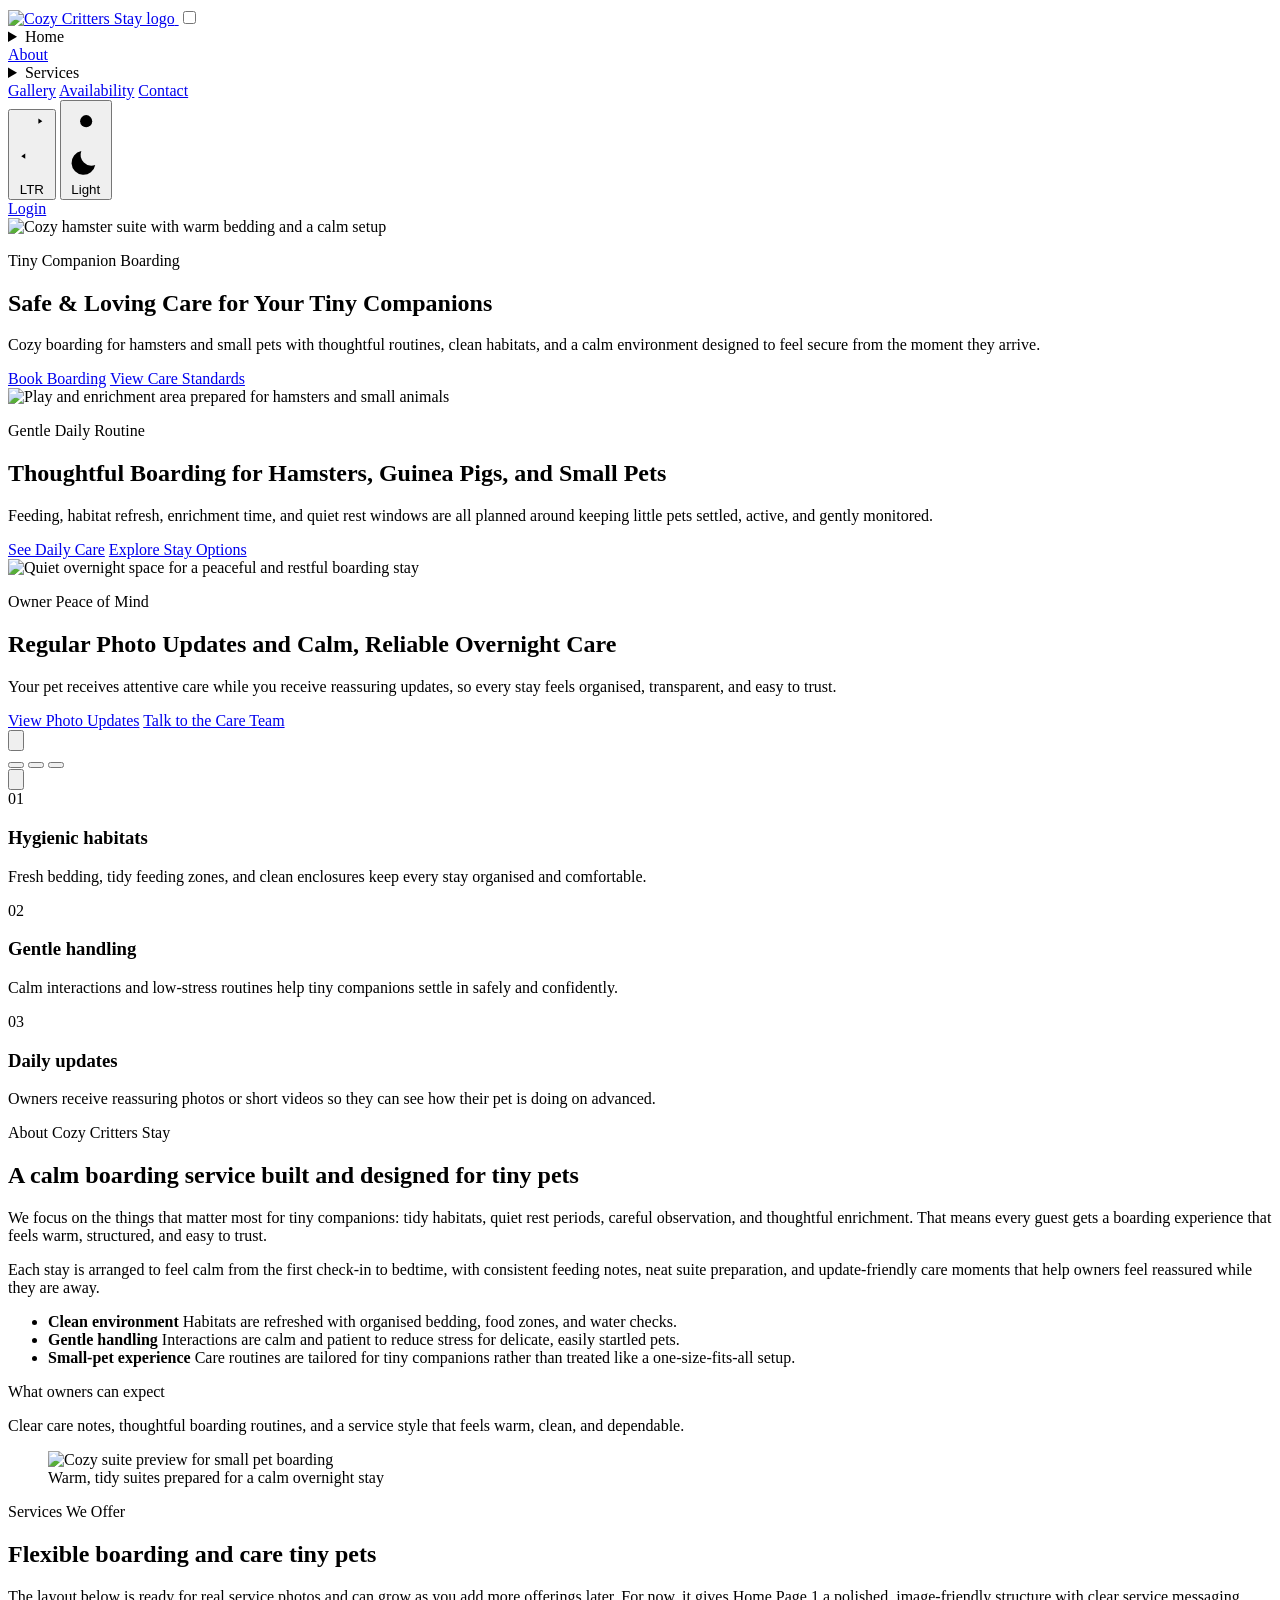
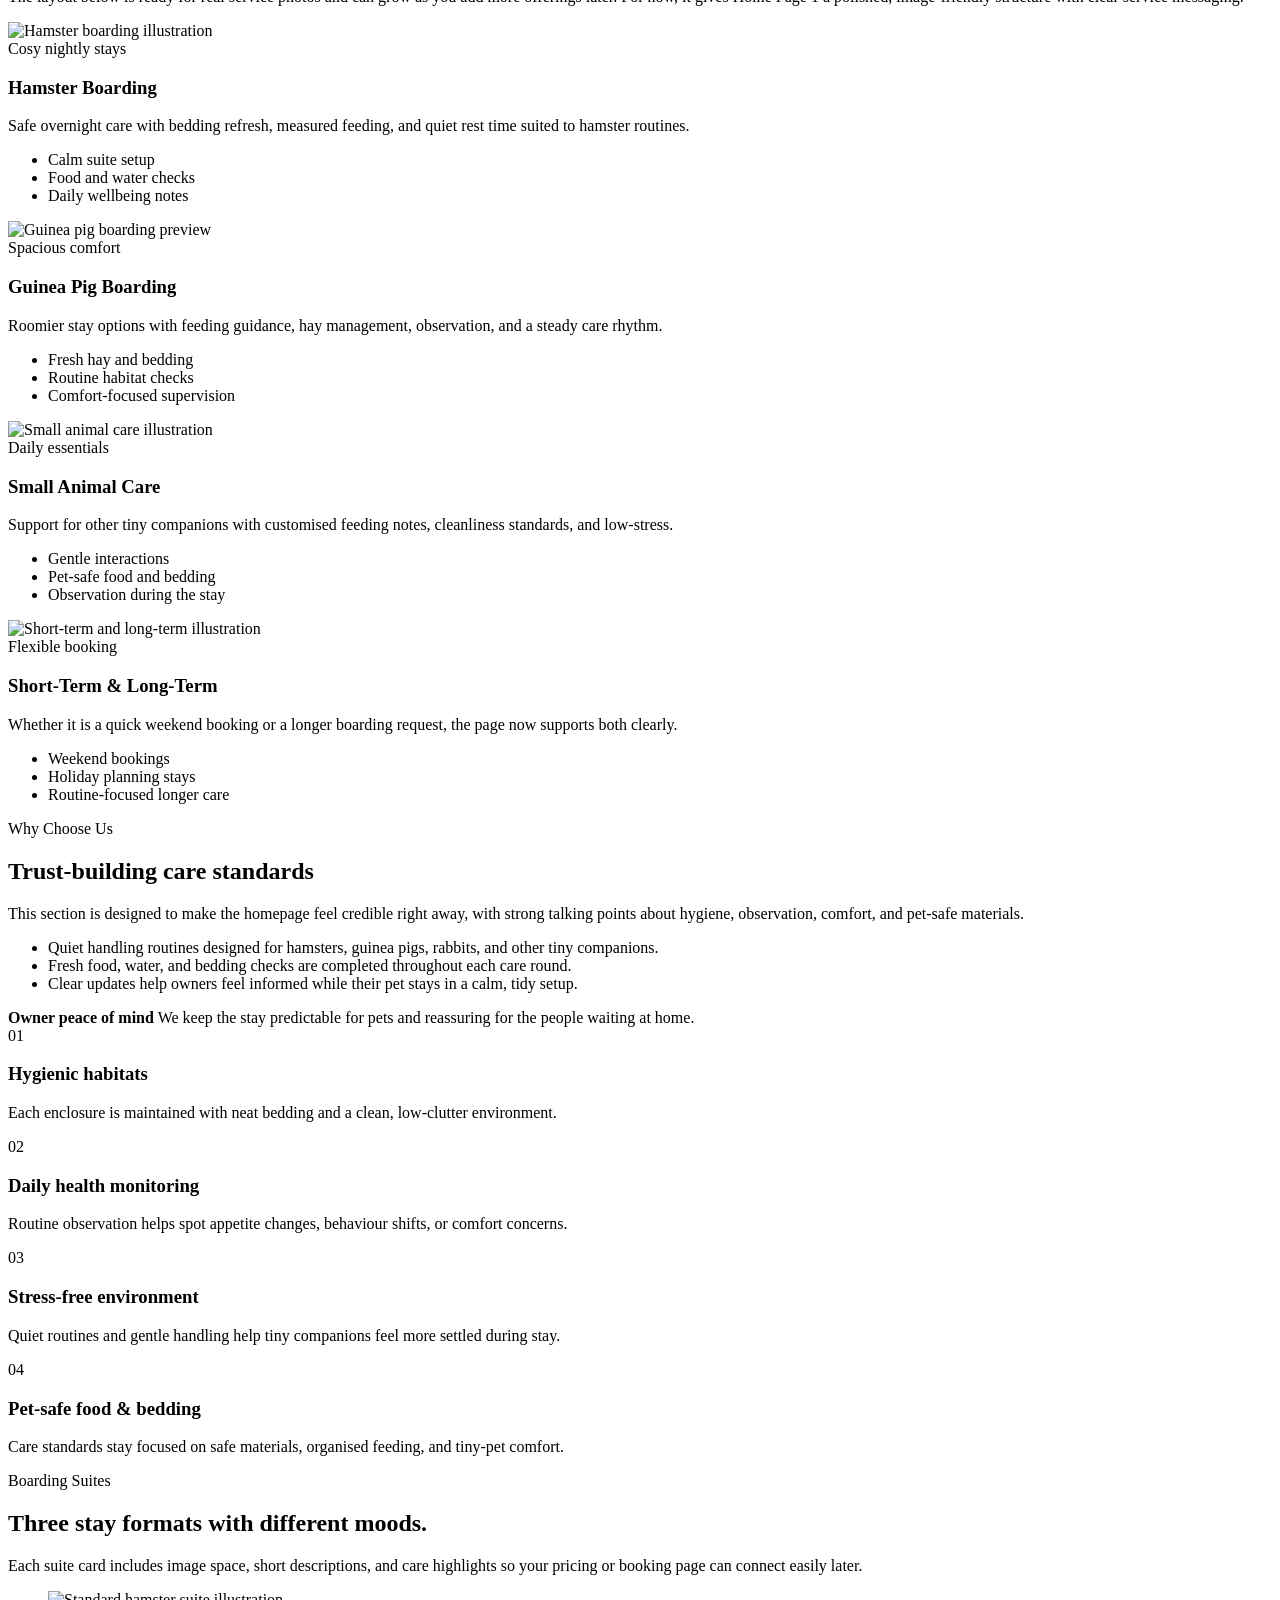
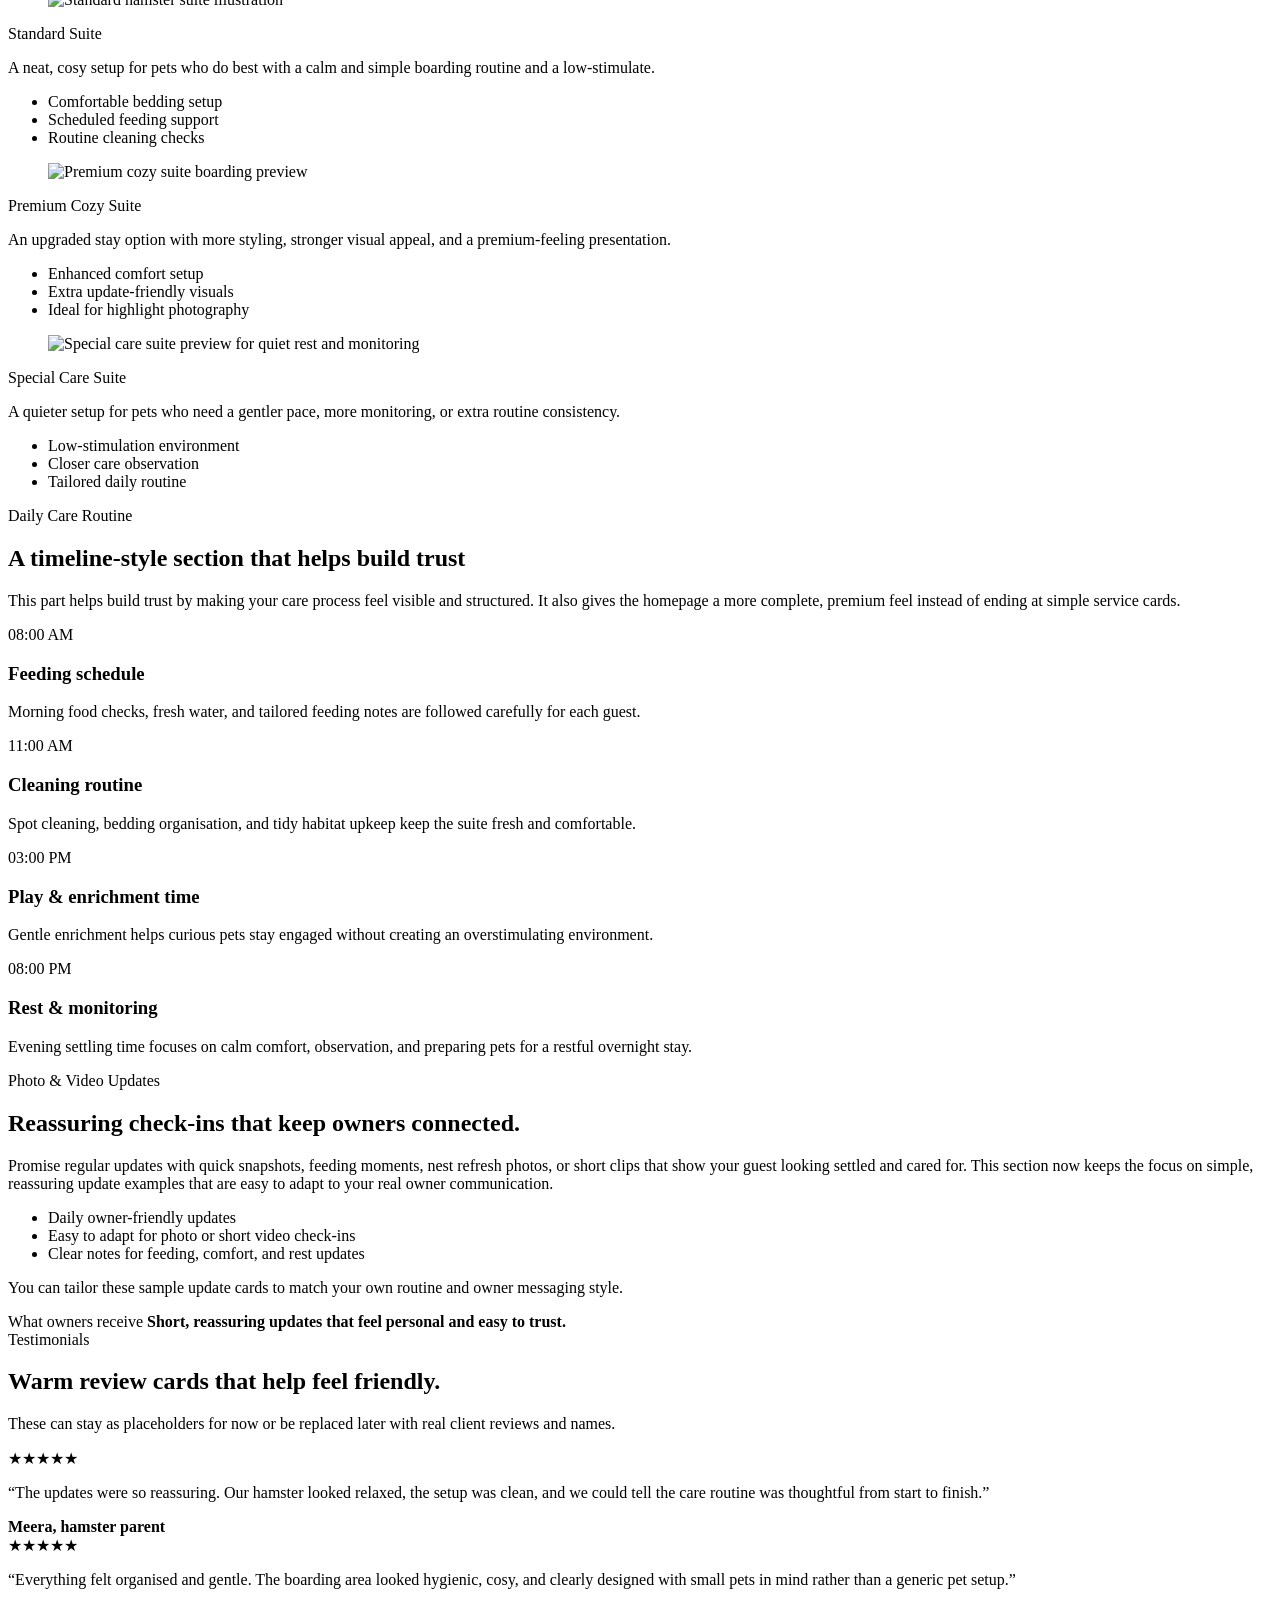
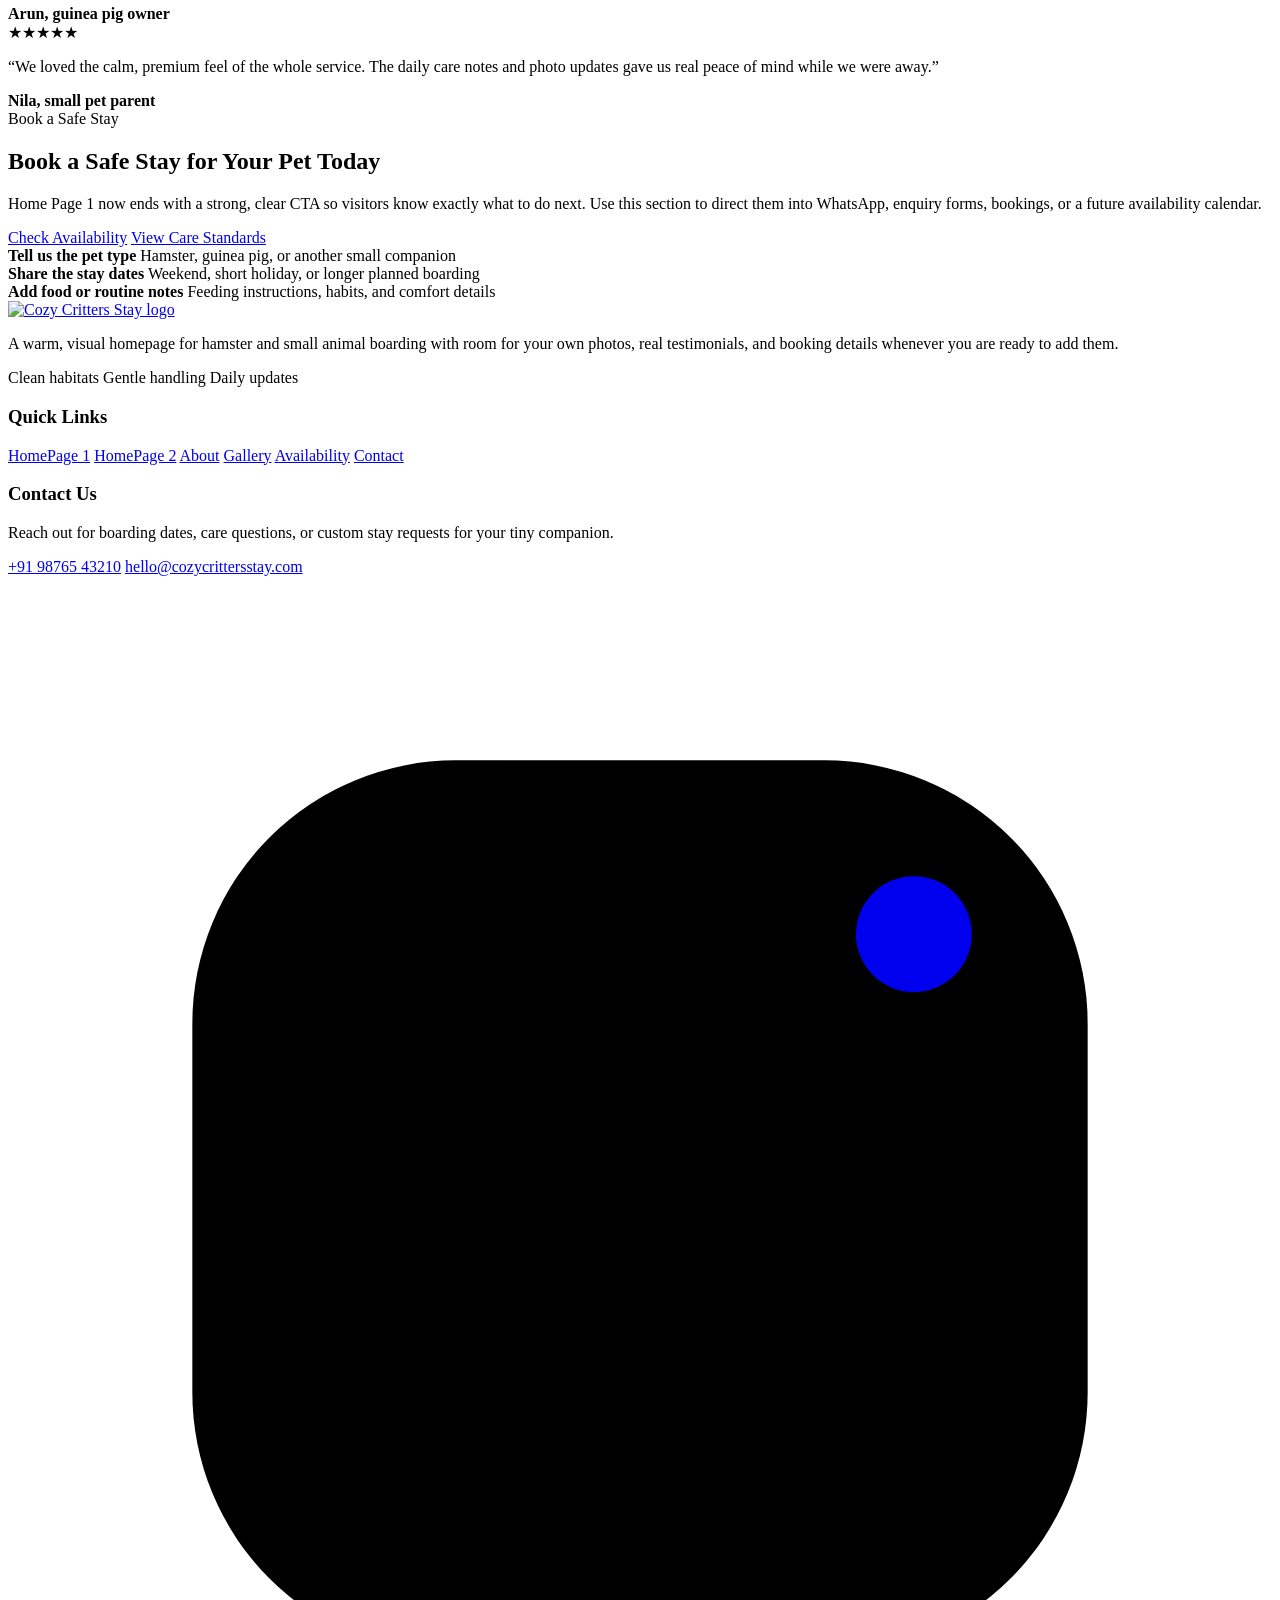
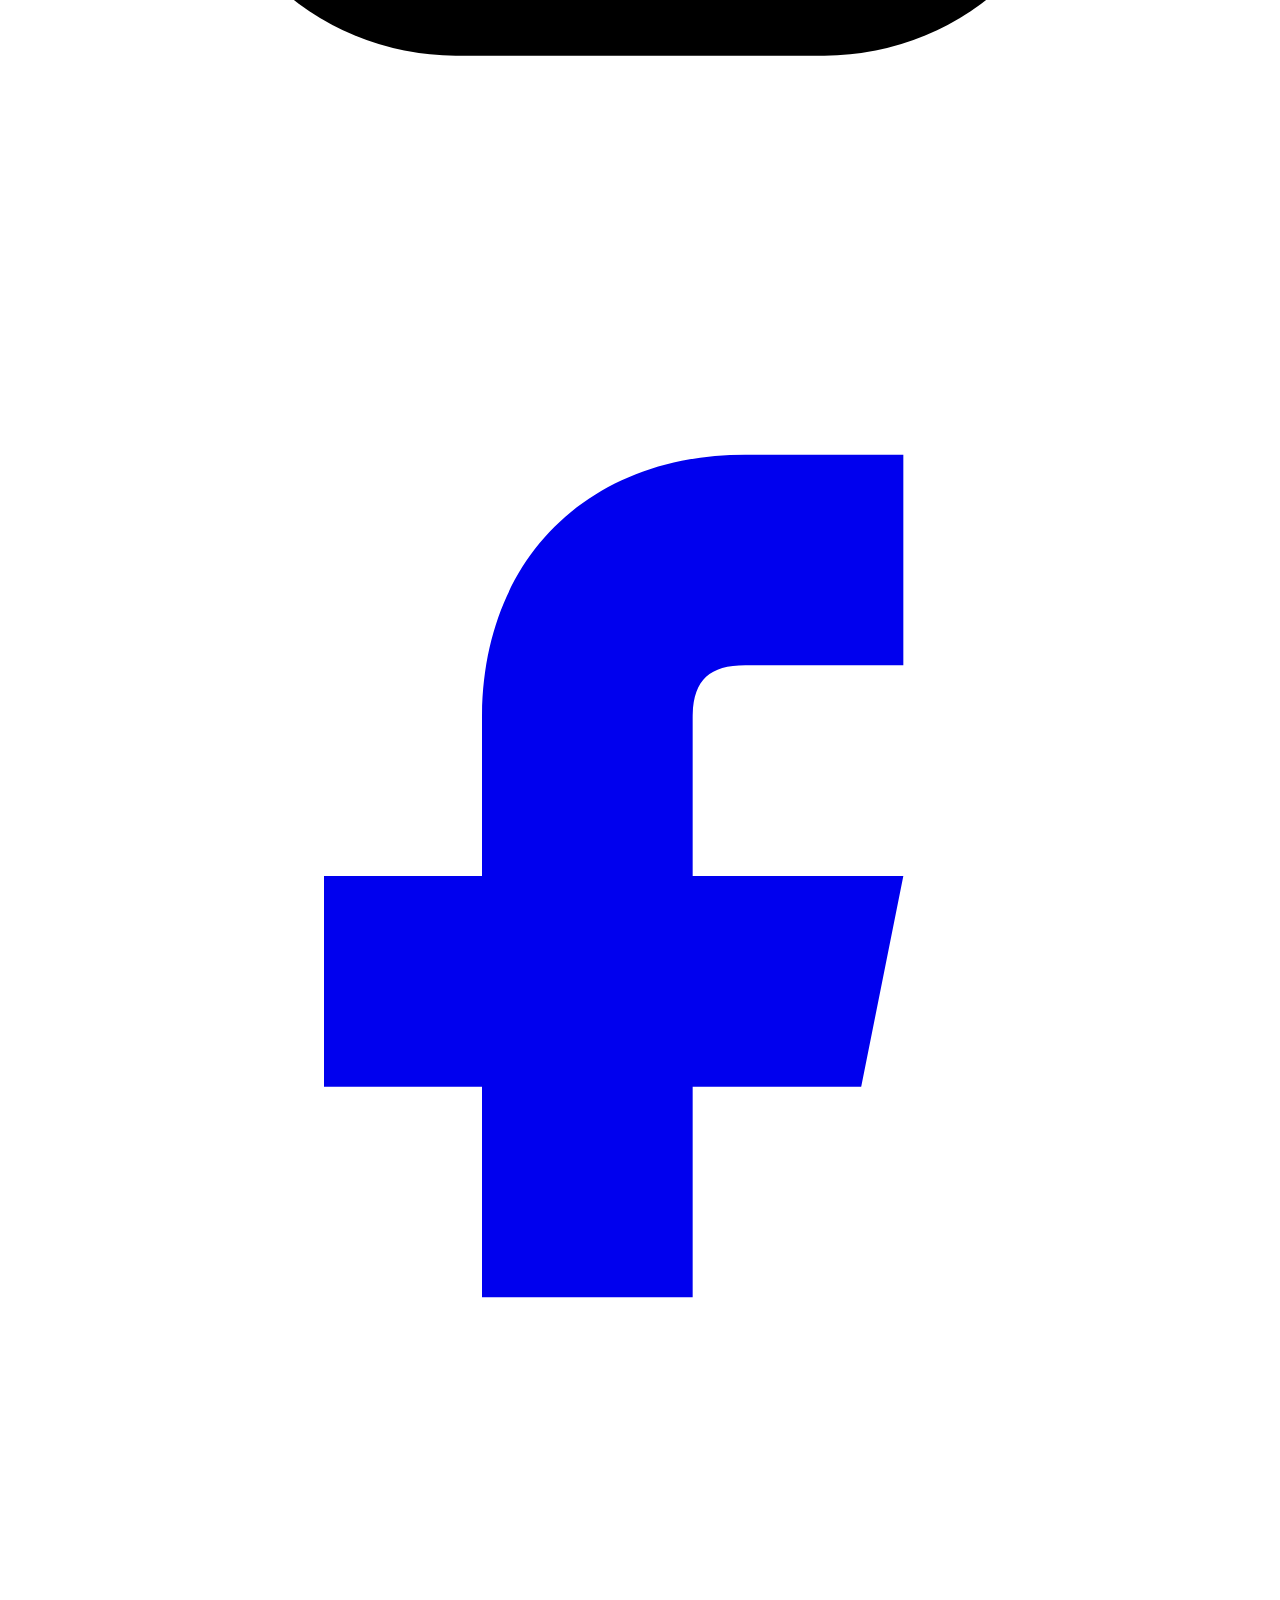
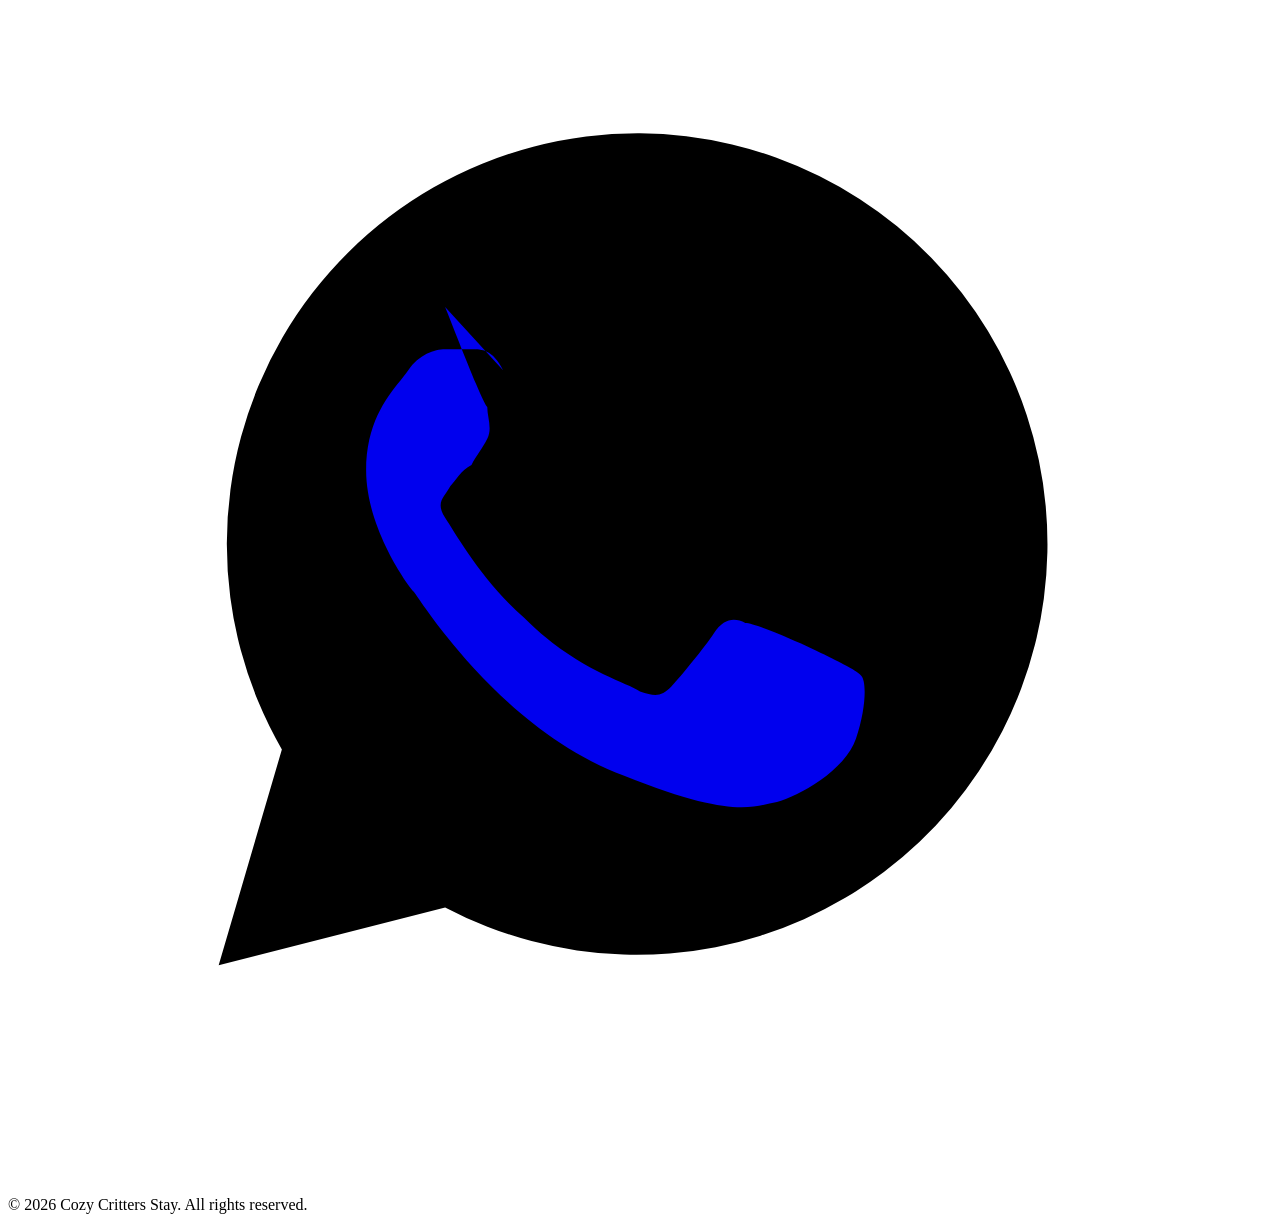
==== index.html @ 06bfa4cb "Add files via upload" ====
<!DOCTYPE html>
<html lang="en" dir="ltr">
<head>
  <meta charset="UTF-8">
  <meta name="viewport" content="width=device-width, initial-scale=1.0">
  <title>Cozy Critters Stay | Hamster &amp; Small Animal Boarding Service</title>
  <meta
    name="description"
    content="Cozy Critters Stay offers warm, safe, and gentle boarding for hamsters and small animals."
  >
  <link rel="preconnect" href="https://fonts.googleapis.com">
  <link rel="preconnect" href="https://fonts.gstatic.com" crossorigin>
  <link
    href="https://fonts.googleapis.com/css2?family=Fredoka:wght@400;500;600&family=DM+Serif+Display:ital@0;1&display=swap"
    rel="stylesheet"
  >
  <script src="js/mode-bootstrap.js"></script>
  <link rel="stylesheet" href="css/style.css">
  <link rel="icon" type="image/png" href="image/logo.png">
  <link rel="apple-touch-icon" href="image/logo.png">
</head>
<body>
  <header class="hero-shell" id="home">
    <nav class="navbar">
      <a class="brand" href="index.html" aria-label="Cozy Critters Stay home">
        <span class="brand-mark">
          <img src="image/logo.png" alt="Cozy Critters Stay logo">
        </span>
        <span class="brand-copy">
      
      
        </span>
      </a>

      <input type="checkbox" id="menu-toggle" class="menu-toggle">
      <label for="menu-toggle" class="menu-button" aria-label="Open navigation menu">
        <span></span>
        <span></span>
        <span></span>
      </label>

      <div class="nav-links">
        <div class="nav-main">
          <details class="nav-dropdown nav-dropdown--active">
            <summary>Home</summary>
            <div class="dropdown-menu">
              <a href="index.html" class="active" aria-current="page">HomePage 1</a>
              <a href="home-2.html">HomePage 2</a>
            </div>
          </details>
          <a href="about.html">About</a>

          <details class="nav-dropdown">
            <summary>Services</summary>
            <div class="dropdown-menu">
              <a href="suites.html">Suites</a>
              <a href="boarding-services.html#boarding-services">Boarding Services</a>
              <a href="daily-care.html">Daily Care</a>
              <a href="feeding-cleaning.html">Feeding &amp; Cleaning</a>
            </div>
          </details>

          
          <a href="gallery.html">Gallery</a>
          <a href="avalabilty.html">Availability</a>
          <a href="contact.html">Contact</a>
        </div>

        <div class="nav-tools">
          <div class="nav-preferences" aria-label="Display settings">
            <button class="nav-mode-button" type="button" data-mode-toggle="dir" aria-pressed="false">
              <span class="nav-mode-icon nav-mode-icon--default" aria-hidden="true">
                <svg viewBox="0 0 24 24" focusable="false">
                  <path d="M4 7h10"></path>
                  <path d="M4 12h7"></path>
                  <path d="M4 17h14"></path>
                  <path d="M17 5l3 2-3 2"></path>
                </svg>
              </span>
              <span class="nav-mode-icon nav-mode-icon--active" aria-hidden="true">
                <svg viewBox="0 0 24 24" focusable="false">
                  <path d="M10 7h10"></path>
                  <path d="M13 12h7"></path>
                  <path d="M6 17h14"></path>
                  <path d="M7 5L4 7l3 2"></path>
                </svg>
              </span>
              <span class="sr-only nav-mode-value">LTR</span>
            </button>
            <button class="nav-mode-button" type="button" data-mode-toggle="theme" aria-pressed="false">
              <span class="nav-mode-icon nav-mode-icon--default" aria-hidden="true">
                <svg viewBox="0 0 24 24" focusable="false">
                  <circle cx="12" cy="12" r="4"></circle>
                  <path d="M12 2.5v2.5"></path>
                  <path d="M12 19v2.5"></path>
                  <path d="M4.9 4.9l1.8 1.8"></path>
                  <path d="M17.3 17.3l1.8 1.8"></path>
                  <path d="M2.5 12H5"></path>
                  <path d="M19 12h2.5"></path>
                  <path d="M4.9 19.1l1.8-1.8"></path>
                  <path d="M17.3 6.7l1.8-1.8"></path>
                </svg>
              </span>
              <span class="nav-mode-icon nav-mode-icon--active" aria-hidden="true">
                <svg viewBox="0 0 24 24" focusable="false">
                  <path fill="currentColor" stroke="none" d="M18 15.2A7.2 7.2 0 0 1 8.8 6a7.9 7.9 0 1 0 9.2 9.2Z"></path>
                </svg>
              </span>
              <span class="sr-only nav-mode-value">Light</span>
            </button>
          </div>
          <div class="nav-cta">
            <a class="nav-pill nav-login" href="login.html">Login</a>
          </div>
        </div>
      </div>
    </nav>

    <section class="hero-slider" data-hero-slider aria-label="Featured boarding highlights">
      <div class="hero-slider-track">
        <article class="hero-slide is-active" data-hero-slide aria-hidden="false">
          <img
            class="hero-slide-image"
            src="image/clean_banner_1 (1).png"
            alt="Cozy hamster suite with warm bedding and a calm setup"
          >
          <div class="hero-slide-copy">
            <p class="hero-slide-tag">Tiny Companion Boarding</p>
            <h2>Safe &amp; Loving Care for Your Tiny Companions</h2>
            <p>
              Cozy boarding for hamsters and small pets with thoughtful routines,
              clean habitats, and a calm environment designed to feel secure from
              the moment they arrive.
            </p>
            <div class="hero-actions">
              <a href="avalabilty.html" class="button primary">Book Boarding</a>
              <a href="#about" class="button secondary">View Care Standards</a>
            </div>
          </div>
        </article>

        <article class="hero-slide" data-hero-slide aria-hidden="true">
          <img
            class="hero-slide-image"
            src="image/clean_banner_2.png"
            alt="Play and enrichment area prepared for hamsters and small animals"
          >
          <div class="hero-slide-copy">
            <p class="hero-slide-tag">Gentle Daily Routine</p>
            <h2>Thoughtful Boarding for Hamsters, Guinea Pigs, and Small Pets</h2>
            <p>
              Feeding, habitat refresh, enrichment time, and quiet rest windows are
              all planned around keeping little pets settled, active, and gently monitored.
            </p>
            <div class="hero-actions">
              <a href="daily-care.html" class="button primary">See Daily Care</a>
              <a href="suites.html" class="button secondary">Explore Stay Options</a>
            </div>
          </div>
        </article>

        <article class="hero-slide" data-hero-slide aria-hidden="true">
          <img
            class="hero-slide-image"
            src="image/clean_banner_3.png"
            alt="Quiet overnight space for a peaceful and restful boarding stay"
          >
          <div class="hero-slide-copy">
            <p class="hero-slide-tag">Owner Peace of Mind</p>
            <h2>Regular Photo Updates and Calm, Reliable Overnight Care</h2>
            <p>
              Your pet receives attentive care while you receive reassuring updates,
              so every stay feels organised, transparent, and easy to trust.
            </p>
            <div class="hero-actions">
              <a href="gallery.html" class="button primary">View Photo Updates</a>
              <a href="contact.html" class="button secondary">Talk to the Care Team</a>
            </div>
          </div>
        </article>
      </div>

      <div class="hero-slider-controls" aria-label="Hero slider controls">
        <button class="hero-slider-button" type="button" data-slider-prev aria-label="Previous slide">
          <svg viewBox="0 0 24 24" focusable="false" aria-hidden="true">
            <path d="M15 6 9 12l6 6"></path>
          </svg>
        </button>

        <div class="hero-slider-dots" aria-label="Choose a hero slide">
          <button class="hero-slider-dot is-active" type="button" data-slider-dot aria-label="Show slide 1" aria-pressed="true"></button>
          <button class="hero-slider-dot" type="button" data-slider-dot aria-label="Show slide 2" aria-pressed="false"></button>
          <button class="hero-slider-dot" type="button" data-slider-dot aria-label="Show slide 3" aria-pressed="false"></button>
        </div>

        <button class="hero-slider-button" type="button" data-slider-next aria-label="Next slide">
          <svg viewBox="0 0 24 24" focusable="false" aria-hidden="true">
            <path d="m9 6 6 6-6 6"></path>
          </svg>
        </button>
      </div>
    </section>

    <section class="hero-info-strip section-shell" aria-label="Cozy Critters Stay highlights">
      <article class="hero-info-card" data-reveal="up" style="--reveal-delay: 0s;">
        <span class="hero-info-number">01</span>
        <h3>Hygienic habitats</h3>
        <p>Fresh bedding, tidy feeding zones, and clean enclosures keep every stay organised and comfortable.</p>
      </article>
      <article class="hero-info-card" data-reveal="up" style="--reveal-delay: 0.08s;">
        <span class="hero-info-number">02</span>
        <h3>Gentle handling</h3>
        <p>Calm interactions and low-stress routines help tiny companions settle in safely and confidently.</p>
      </article>
      <article class="hero-info-card" data-reveal="up" style="--reveal-delay: 0.16s;">
        <span class="hero-info-number">03</span>
        <h3>Daily updates</h3>
        <p>Owners receive reassuring photos or short videos so they can see how their pet is doing on advanced.</p>
      </article>
    </section>
  </header>

  <main class="home-main">
    <section class="story-section section-shell" id="about">
      <div class="section-heading" data-reveal="right">
        <div class="story-heading-copy">
          <span class="section-eyebrow">About Cozy Critters Stay</span>
          <h2>A calm boarding service built and designed for tiny pets </h2>
        
        </div>

        
      </div>

      <div class="story-layout">
        <div class="story-copy" data-reveal="right" style="--reveal-delay: 0.08s;">
          <p>
            We focus on the things that matter most for tiny companions: tidy habitats, quiet rest periods,
            careful observation, and thoughtful enrichment. That means every guest gets a boarding experience
            that feels warm, structured, and easy to trust.
          </p>

          <p>
            Each stay is arranged to feel calm from the first check-in to bedtime, with consistent feeding notes,
            neat suite preparation, and update-friendly care moments that help owners feel reassured while they are away.
          </p>

          <ul class="promise-list">
            <li>
              <strong>Clean environment</strong>
              <span>Habitats are refreshed with organised bedding, food zones, and water checks.</span>
            </li>
            <li>
              <strong>Gentle handling</strong>
              <span>Interactions are calm and patient to reduce stress for delicate, easily startled pets.</span>
            </li>
            <li>
              <strong>Small-pet experience</strong>
              <span>Care routines are tailored for tiny companions rather than treated like a one-size-fits-all setup.</span>
            </li>
          </ul>

          <div class="story-note-card">
            <span class="story-note-title">What owners can expect</span>
            <p>Clear care notes, thoughtful boarding routines, and a service style that feels warm, clean, and dependable.</p>
          </div>

         
        </div>

        <div class="story-collage" data-reveal="left" style="--reveal-delay: 0.14s;">
          <figure class="media-card media-card--hero">
            <img src="image/a1.jpg" alt="Cozy suite preview for small pet boarding">
            <figcaption>Warm, tidy suites prepared for a calm overnight stay</figcaption>
          </figure>
        </div>
      </div>
    </section>

    <section class="services-section section-shell" id="boarding-services">
      <div class="section-heading" data-reveal="up">
        <span class="section-eyebrow">Services We Offer</span>
        <h2>Flexible boarding and care tiny pets </h2>
        <p>
          The layout below is ready for real service photos and can grow as you add more offerings later.
          For now, it gives Home Page 1 a polished, image-friendly structure with clear service messaging.
        </p>
      </div>

      <div class="services-grid">
        <article class="service-offer-card" data-reveal="up" style="--reveal-delay: 0s;">
          <div class="service-offer-image">
            <img src="image/a4.jpg" alt="Hamster boarding illustration">
          </div>
          <span class="service-offer-kicker">Cosy nightly stays</span>
          <h3>Hamster Boarding</h3>
          <p>Safe overnight care with bedding refresh, measured feeding, and quiet rest time suited to hamster routines.</p>
          <ul class="feature-dots">
            <li>Calm suite setup</li>
            <li>Food and water checks</li>
            <li>Daily wellbeing notes</li>
          </ul>
        </article>

        <article class="service-offer-card" data-reveal="up" style="--reveal-delay: 0.06s;">
          <div class="service-offer-image">
            <img src="image\a5.jpg" alt="Guinea pig boarding preview">
          </div>
          <span class="service-offer-kicker">Spacious comfort</span>
          <h3>Guinea Pig Boarding</h3>
          <p>Roomier stay options with feeding guidance, hay management, observation, and a steady care rhythm.</p>
          <ul class="feature-dots">
            <li>Fresh hay and bedding</li>
            <li>Routine habitat checks</li>
            <li>Comfort-focused supervision</li>
          </ul>
        </article>

        <article class="service-offer-card" data-reveal="up" style="--reveal-delay: 0.12s;">
          <div class="service-offer-image">
            <img src="image/a6.jpg" alt="Small animal care illustration">
          </div>
          <span class="service-offer-kicker">Daily essentials</span>
          <h3>Small Animal Care</h3>
          <p>Support for other tiny companions with customised feeding notes, cleanliness standards, and low-stress.</p>
          <ul class="feature-dots">
            <li>Gentle interactions</li>
            <li>Pet-safe food and bedding</li>
            <li>Observation during the stay</li>
          </ul>
        </article>

        <article class="service-offer-card" data-reveal="up" style="--reveal-delay: 0.18s;">
          <div class="service-offer-image">
            <img src="image/a7.jpg" alt="Short-term and long-term  illustration">
          </div>
          <span class="service-offer-kicker">Flexible booking</span>
          <h3>Short-Term &amp; Long-Term </h3>
          <p>Whether it is a quick weekend booking or a longer boarding request, the page now supports both clearly.</p>
          <ul class="feature-dots">
            <li>Weekend bookings</li>
            <li>Holiday planning stays</li>
            <li>Routine-focused longer care</li>
          </ul>
        </article>
      </div>
    </section>

    <section class="trust-section section-shell">
      <div class="trust-intro" data-reveal="right">
        <span class="section-eyebrow section-eyebrow--light">Why Choose Us</span>
        <h2>Trust-building care standards</h2>
        <p>
          This section is designed to make the homepage feel credible right away, with strong talking points
          about hygiene, observation, comfort, and pet-safe materials.
        </p>
        <ul class="trust-intro-points">
          <li>Quiet handling routines designed for hamsters, guinea pigs, rabbits, and other tiny companions.</li>
          <li>Fresh food, water, and bedding checks are completed throughout each care round.</li>
          <li>Clear updates help owners feel informed while their pet stays in a calm, tidy setup.</li>
        </ul>
        <div class="trust-intro-note">
          <strong>Owner peace of mind</strong>
          <span>We keep the stay predictable for pets and reassuring for the people waiting at home.</span>
        </div>
      </div>

      <div class="trust-grid">
        <article class="trust-card" data-reveal="up" style="--reveal-delay: 0s;">
          <span class="trust-icon">01</span>
          <h3>Hygienic habitats</h3>
          <p>Each enclosure is maintained with neat bedding and a clean, low-clutter environment.</p>
        </article>
        <article class="trust-card" data-reveal="up" style="--reveal-delay: 0.06s;">
          <span class="trust-icon">02</span>
          <h3>Daily health monitoring</h3>
          <p>Routine observation helps spot appetite changes, behaviour shifts, or comfort concerns.</p>
        </article>
        <article class="trust-card" data-reveal="up" style="--reveal-delay: 0.12s;">
          <span class="trust-icon">03</span>
          <h3>Stress-free environment</h3>
          <p>Quiet routines and gentle handling help tiny companions feel more settled during stay.</p>
        </article>
        <article class="trust-card" data-reveal="up" style="--reveal-delay: 0.18s;">
          <span class="trust-icon">04</span>
          <h3>Pet-safe food &amp; bedding</h3>
          <p>Care standards stay focused on safe materials, organised feeding, and tiny-pet comfort.</p>
        </article>
      </div>
    </section>

    <section class="suites-section section-shell" id="suites">
      <div class="section-heading" data-reveal="up">
        <span class="section-eyebrow">Boarding Suites</span>
        <h2>Three stay formats with different moods.</h2>
        <p>Each suite card includes image space, short descriptions, and care highlights so your pricing or booking page can connect easily later.</p>
      </div>

      <div class="suite-grid">
        <article class="suite-card" data-reveal="up" style="--reveal-delay: 0s;">
          <figure class="suite-media">
            <img src="image/a11.jpg" alt="Standard hamster suite illustration">
          </figure>
          <div class="suite-body">
            <span class="suite-badge">Standard Suite</span>
            <p class="suite-summary">A neat, cosy setup for pets who do best with a calm and simple boarding routine and a low-stimulate.</p> 
            <ul class="feature-dots">
              <li>Comfortable bedding setup</li>
              <li>Scheduled feeding support</li>
              <li>Routine cleaning checks</li>
            </ul>
          </div>
        </article>

        <article class="suite-card suite-card--featured" data-reveal="up" style="--reveal-delay: 0.08s;">
          <figure class="suite-media">
            <img src="image/a9.jpg" alt="Premium cozy suite boarding preview">
          </figure>
          <div class="suite-body">
            <span class="suite-badge">Premium Cozy Suite</span>
            <p class="suite-summary">An upgraded stay option with more styling, stronger visual appeal, and a premium-feeling presentation.</p>
            <ul class="feature-dots">
              <li>Enhanced comfort setup</li>
              <li>Extra update-friendly visuals</li>
              <li>Ideal for highlight photography</li>
            </ul>
          </div>
        </article>

        <article class="suite-card" data-reveal="up" style="--reveal-delay: 0.16s;">
          <figure class="suite-media">
            <img src="image/a10.jpg" alt="Special care suite preview for quiet rest and monitoring">
          </figure>
          <div class="suite-body">
            <span class="suite-badge">Special Care Suite</span>
            <p class="suite-summary">A quieter setup for pets who need a gentler pace, more monitoring, or extra routine consistency.</p>
            <ul class="feature-dots">
              <li>Low-stimulation environment</li>
              <li>Closer care observation</li>
              <li>Tailored daily routine</li>
            </ul>
          </div>
        </article>
      </div>
    </section>

    <section class="routine-section section-shell" id="daily-care">
      <div class="section-heading section-heading--split" data-reveal="right">
        <span class="section-eyebrow">Daily Care Routine</span>
        <h2>A timeline-style section that helps build trust</h2>
        <p>
          This part helps build trust by making your care process feel visible and structured.
          It also gives the homepage a more complete, premium feel instead of ending at simple service cards.
        </p>
      </div>

      <div class="routine-timeline" id="feeding-cleaning">
        <article class="routine-step" data-reveal="left" style="--reveal-delay: 0s;">
          <span class="routine-time">08:00 AM</span>
          <h3>Feeding schedule</h3>
          <p>Morning food checks, fresh water, and tailored feeding notes are followed carefully for each guest.</p>
        </article>
        <article class="routine-step" data-reveal="left" style="--reveal-delay: 0.08s;">
          <span class="routine-time">11:00 AM</span>
          <h3>Cleaning routine</h3>
          <p>Spot cleaning, bedding organisation, and tidy habitat upkeep keep the suite fresh and comfortable.</p>
        </article>
        <article class="routine-step" data-reveal="left" style="--reveal-delay: 0.16s;">
          <span class="routine-time">03:00 PM</span>
          <h3>Play &amp; enrichment time</h3>
          <p>Gentle enrichment helps curious pets stay engaged without creating an overstimulating environment.</p>
        </article>
        <article class="routine-step" data-reveal="left" style="--reveal-delay: 0.24s;">
          <span class="routine-time">08:00 PM</span>
          <h3>Rest &amp; monitoring</h3>
          <p>Evening settling time focuses on calm comfort, observation, and preparing pets for a restful overnight stay.</p>
        </article>
      </div>
    </section>

    <section class="updates-section section-shell" id="gallery">
      <div class="updates-layout updates-layout--single">
        <div class="updates-copy" data-reveal="right">
          <span class="section-eyebrow">Photo &amp; Video Updates</span>
          <h2>Reassuring check-ins that keep owners connected.</h2>
          <p>
            Promise regular updates with quick snapshots, feeding moments, nest refresh photos, or short clips
            that show your guest looking settled and cared for. This section now keeps the focus on simple,
            reassuring update examples that are easy to adapt to your real owner communication.
          </p>
          <ul class="updates-list">
            <li>Daily owner-friendly updates</li>
            <li>Easy to adapt for photo or short video check-ins</li>
            <li>Clear notes for feeding, comfort, and rest updates</li>
          </ul>
          <p class="updates-note">You can tailor these sample update cards to match your own routine and owner messaging style.</p>

          <div class="updates-support-stack">
            <article class="updates-support-card">
              <span class="updates-support-label">What owners receive</span>
              <strong>Short, reassuring updates that feel personal and easy to trust.</strong>
      
            </article>

          </div>
        </div>

      </div>
    </section>

    <section class="testimonials-section section-shell">
      <div class="section-heading" data-reveal="up">
        <span class="section-eyebrow">Testimonials</span>
        <h2>Warm review cards that help feel friendly.</h2>
        <p>These can stay as placeholders for now or be replaced later with real client reviews and names.</p>
      </div>

      <div class="testimonial-grid">
        <article class="testimonial-card" data-reveal="up" style="--reveal-delay: 0s;">
          <div class="testimonial-stars" aria-label="5 star rating">★★★★★</div>
          <p>
            “The updates were so reassuring. Our hamster looked relaxed, the setup was clean,
            and we could tell the care routine was thoughtful from start to finish.”
          </p>
          <strong>Meera, hamster parent</strong>
        </article>

        <article class="testimonial-card" data-reveal="up" style="--reveal-delay: 0.08s;">
          <div class="testimonial-stars" aria-label="5 star rating">★★★★★</div>
          <p>
            “Everything felt organised and gentle. The boarding area looked hygienic, cosy,
            and clearly designed with small pets in mind rather than a generic pet setup.”
          </p>
          <strong>Arun, guinea pig owner</strong>
        </article>

        <article class="testimonial-card" data-reveal="up" style="--reveal-delay: 0.16s;">
          <div class="testimonial-stars" aria-label="5 star rating">★★★★★</div>
          <p>
            “We loved the calm, premium feel of the whole service. The daily care notes
            and photo updates gave us real peace of mind while we were away.”
          </p>
          <strong>Nila, small pet parent</strong>
        </article>
      </div>
    </section>

    <section class="availability-section section-shell" id="availability">
      <div class="availability-card" data-reveal="up">
        <div class="availability-copy">
          <span class="section-eyebrow section-eyebrow--light">Book a Safe Stay</span>
          <h2>Book a Safe Stay for Your Pet Today</h2>
          <p>
            Home Page 1 now ends with a strong, clear CTA so visitors know exactly what to do next.
            Use this section to direct them into WhatsApp, enquiry forms, bookings, or a future availability calendar.
          </p>
        </div>

        <div class="availability-actions">
          <a href="contact.html" class="button primary">Check Availability</a>
          <a href="#about" class="button secondary">View Care Standards</a>
        </div>

        <div class="availability-checklist">
          <div>
            <strong>Tell us the pet type</strong>
            <span>Hamster, guinea pig, or another small companion</span>
          </div>
          <div>
            <strong>Share the stay dates</strong>
            <span>Weekend, short holiday, or longer planned boarding</span>
          </div>
          <div>
            <strong>Add food or routine notes</strong>
            <span>Feeding instructions, habits, and comfort details</span>
          </div>
        </div>
      </div>
    </section>
  </main>

  <footer class="site-footer" id="contact">
    <div class="footer-shell">
      <div class="footer-branding" data-reveal="up">
        <a class="footer-brand-head" href="index.html" aria-label="Go to home">
          <img src="image/logo.png" alt="Cozy Critters Stay logo">
          
        </a>
        <p>
          A warm, visual homepage for hamster and small animal boarding with room for your own photos,
          real testimonials, and booking details whenever you are ready to add them.
        </p>
        <div class="footer-badges" aria-label="Service highlights">
          <span>Clean habitats</span>
          <span>Gentle handling</span>
          <span>Daily updates</span>
        </div>
      </div>

      <div class="footer-links footer-quick" data-reveal="up" style="--reveal-delay: 0.08s;">
        <h3>Quick Links</h3>
        <a href="index.html" class="active" aria-current="page">HomePage 1</a>
        <a href="home-2.html">HomePage 2</a>
        <a href="about.html">About</a>
        <a href="gallery.html">Gallery</a>
        <a href="avalabilty.html">Availability</a>
        <a href="contact.html">Contact</a>
      </div>

      <div class="footer-links footer-contact" data-reveal="up" style="--reveal-delay: 0.16s;">
        <h3>Contact Us</h3>
        <p>Reach out for boarding dates, care questions, or custom stay requests for your tiny companion.</p>
        <a href="tel:+919876543210">+91 98765 43210</a>
        <a href="mailto:hello@cozycrittersstay.com">hello@cozycrittersstay.com</a>
        <div class="footer-socials" aria-label="Social media links">
          <a href="#" aria-label="Instagram">
            <svg viewBox="0 0 24 24" aria-hidden="true" focusable="false">
              <rect x="3.5" y="3.5" width="17" height="17" rx="5"></rect>
              <circle cx="12" cy="12" r="4"></circle>
              <circle cx="17.2" cy="6.8" r="1.1" fill="currentColor" stroke="none"></circle>
            </svg>
          </a>
          <a href="#" aria-label="Facebook">
            <svg viewBox="0 0 24 24" aria-hidden="true" focusable="false">
              <path fill="currentColor" stroke="none" d="M14 8h3V4h-3c-3 0-5 2-5 5v3H6v4h3v4h4v-4h3.2l.8-4H13V9c0-.7.3-1 1-1Z"></path>
            </svg>
          </a>
          <a href="#" aria-label="WhatsApp">
            <svg viewBox="0 0 24 24" aria-hidden="true" focusable="false">
              <path d="M12 4.2a7.8 7.8 0 0 0-6.8 11.7L4 20l4.3-1.1A7.8 7.8 0 1 0 12 4.2Z"></path>
              <path fill="currentColor" stroke="none" d="M9.4 8.7c-.2-.4-.4-.4-.6-.4h-.5c-.2 0-.5.1-.7.4-.2.3-.8.8-.8 1.9 0 1.1.8 2.2.9 2.3.1.1 1.6 2.6 4 3.5 2 .8 2.4.6 2.9.5.4-.1 1.3-.6 1.5-1.2.2-.6.2-1.1.1-1.2-.1-.1-.3-.2-.7-.4-.4-.2-1.3-.6-1.5-.6-.2-.1-.4-.1-.6.2-.2.3-.7.9-.8 1-.2.2-.3.2-.6.1-.3-.2-1.2-.4-2.2-1.4-.8-.7-1.3-1.6-1.5-1.9-.2-.3 0-.4.1-.6.1-.1.2-.3.4-.4.1-.2.2-.3.3-.5.1-.2 0-.4 0-.6-.1-.1-.6-1.4-.8-1.9Z"></path>
            </svg>
          </a>
        </div>
      </div>
    </div>

    <div class="footer-bottom">
      <p>&copy; 2026 Cozy Critters Stay. All rights reserved.</p>
    </div>
  </footer>

  <script src="js/header-modes.js"></script>
  <script src="js/hero-slider.js"></script>
</body>
</html>
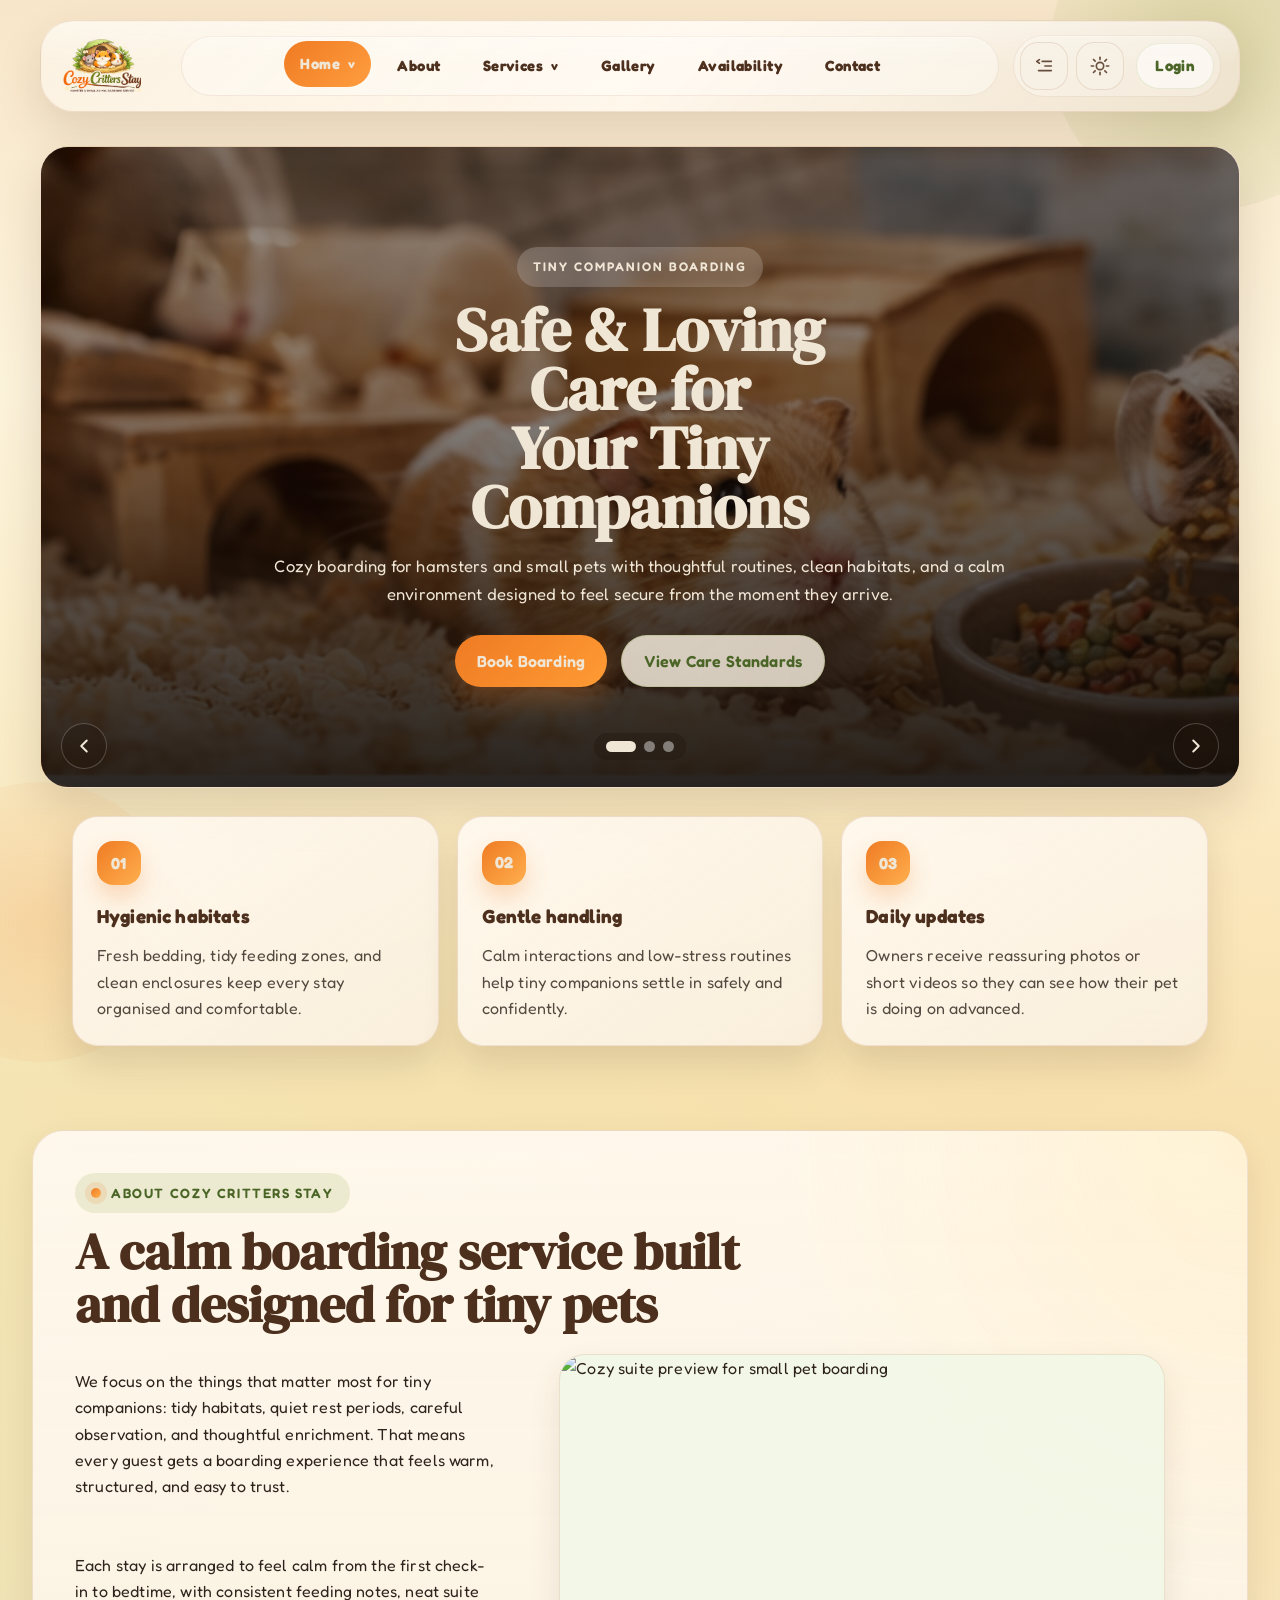
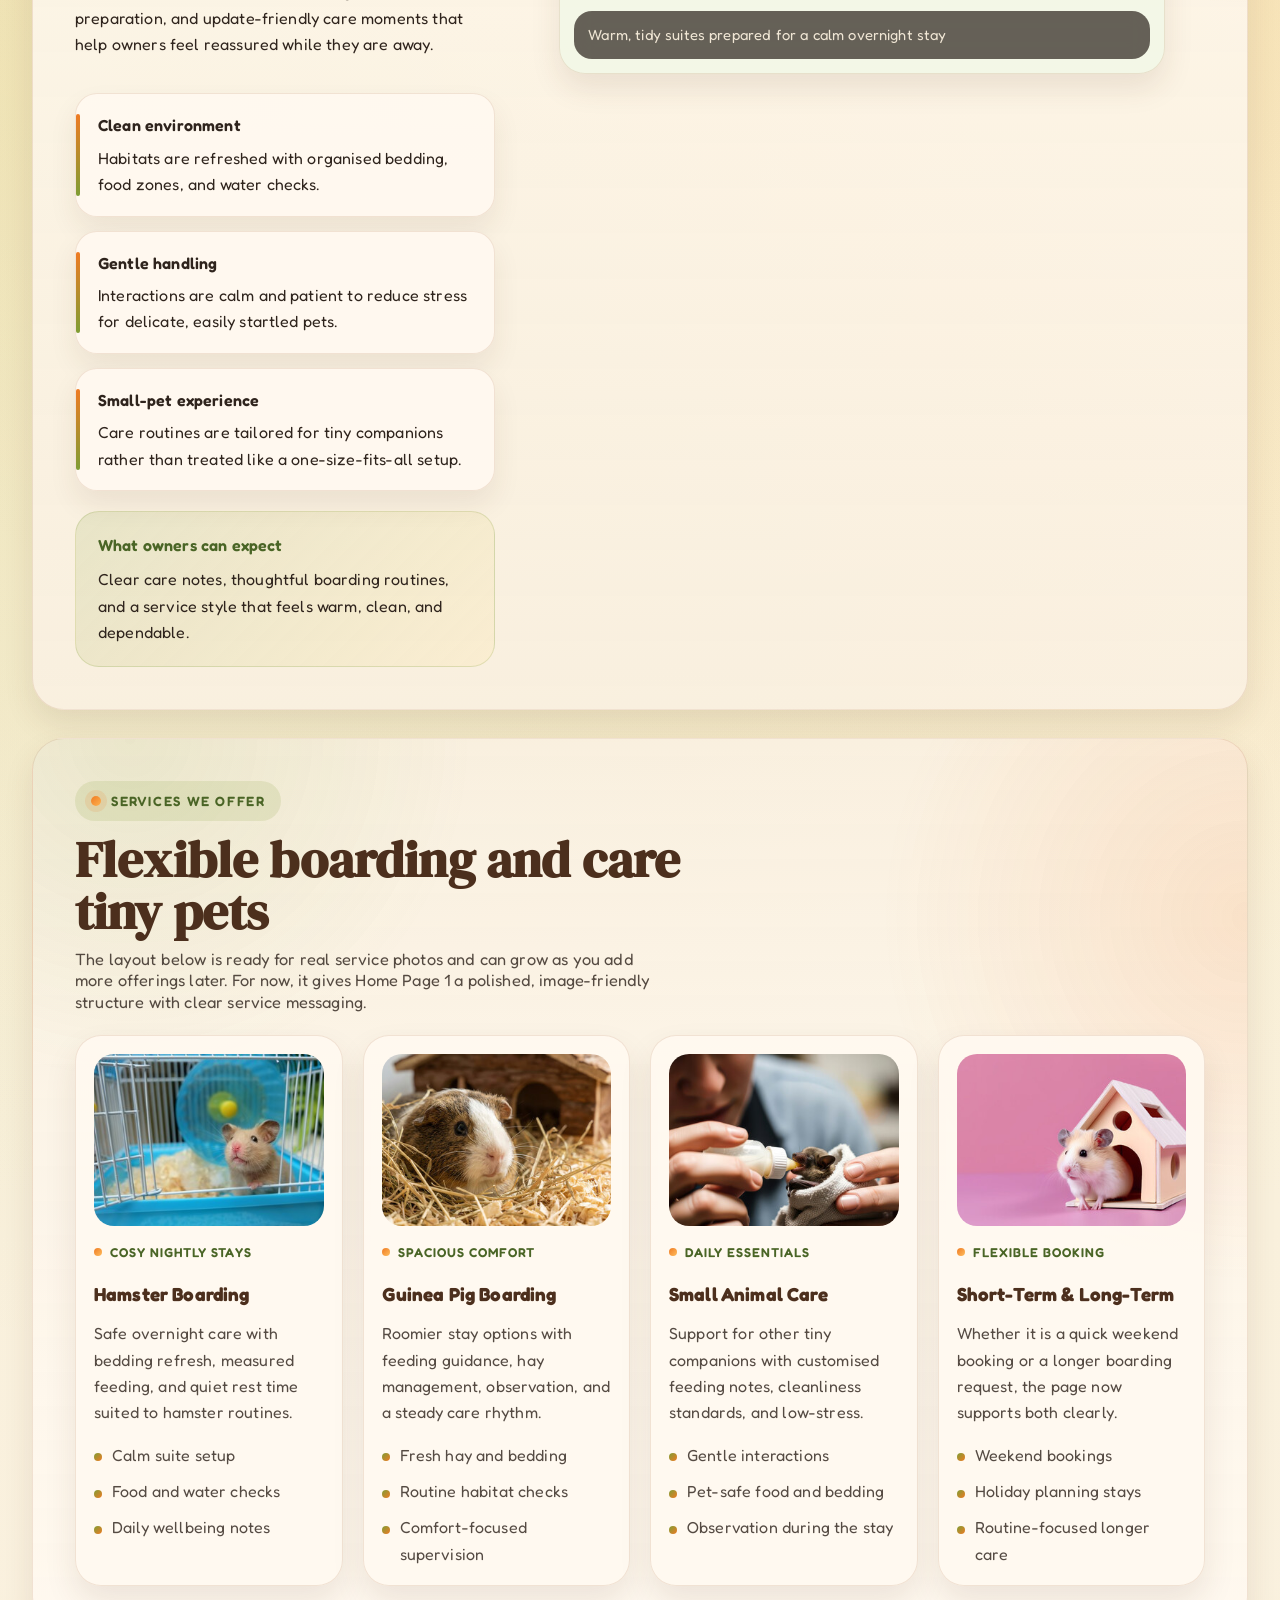
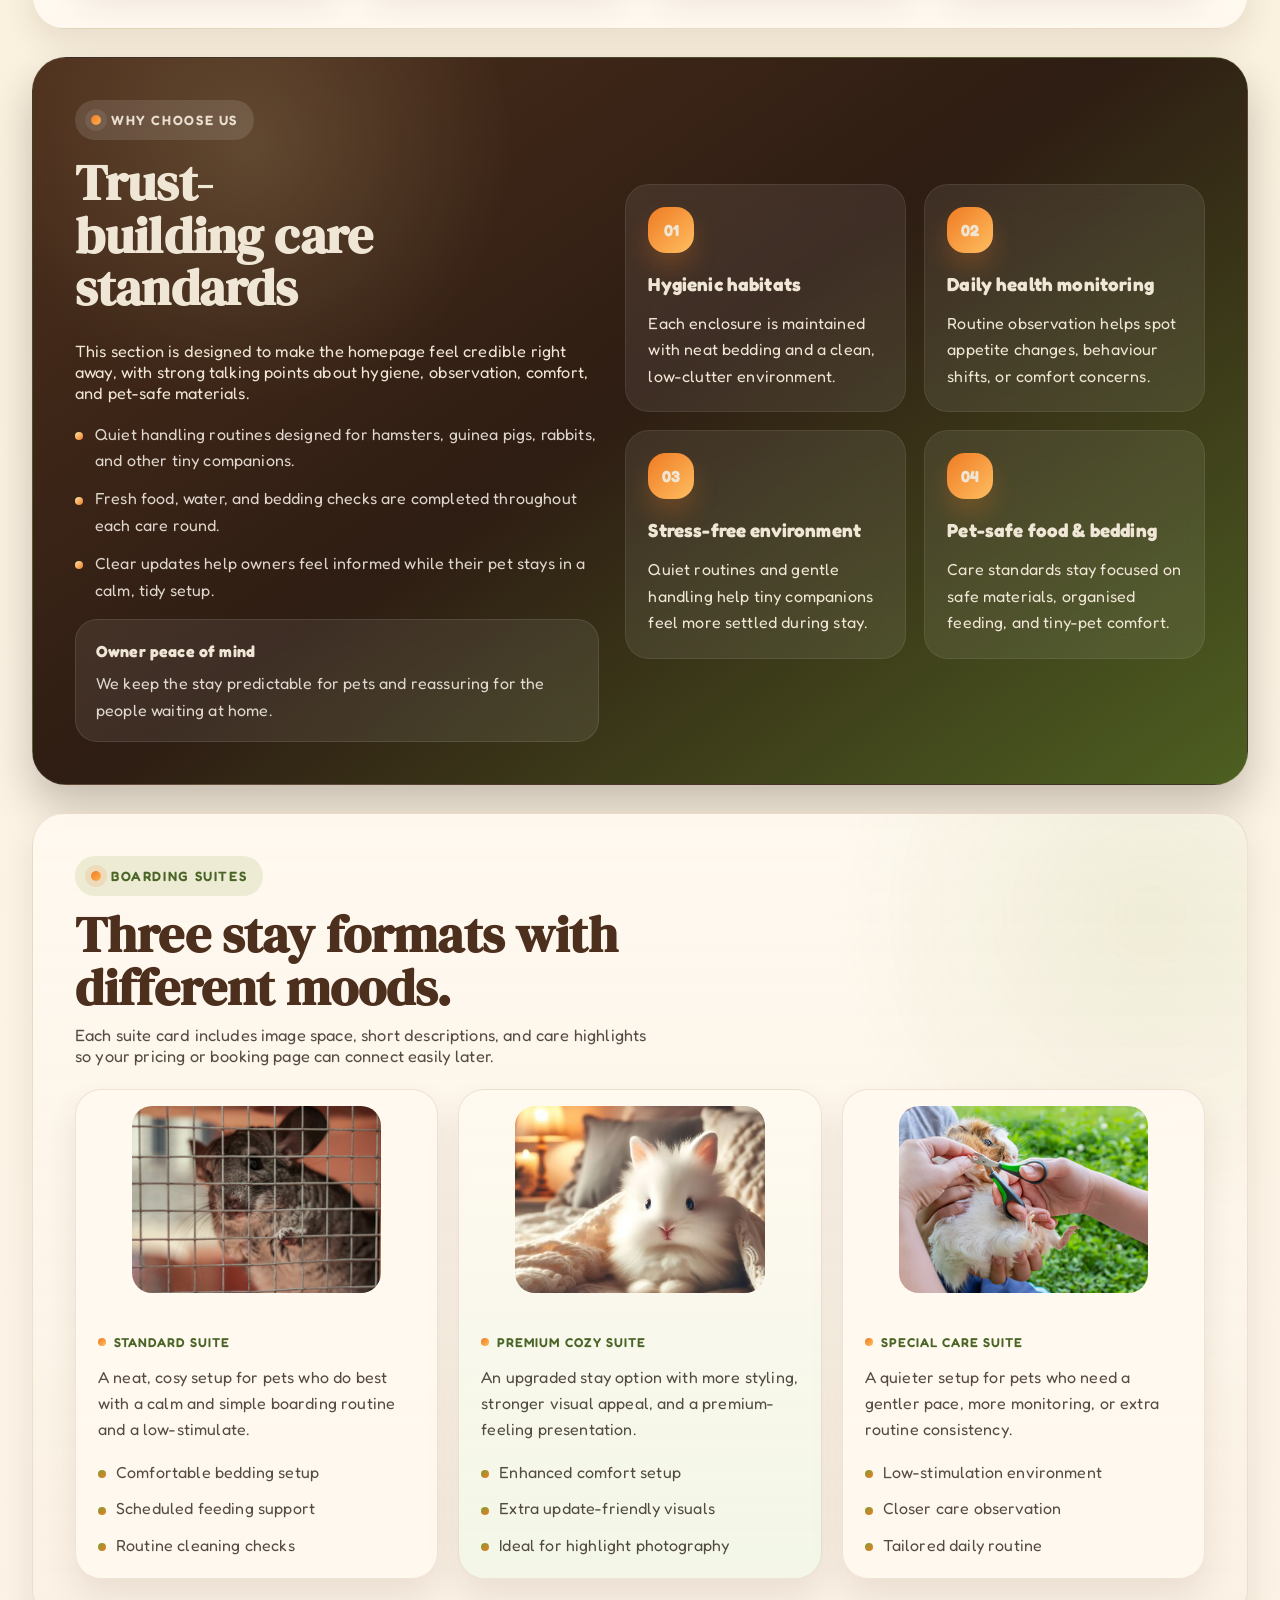
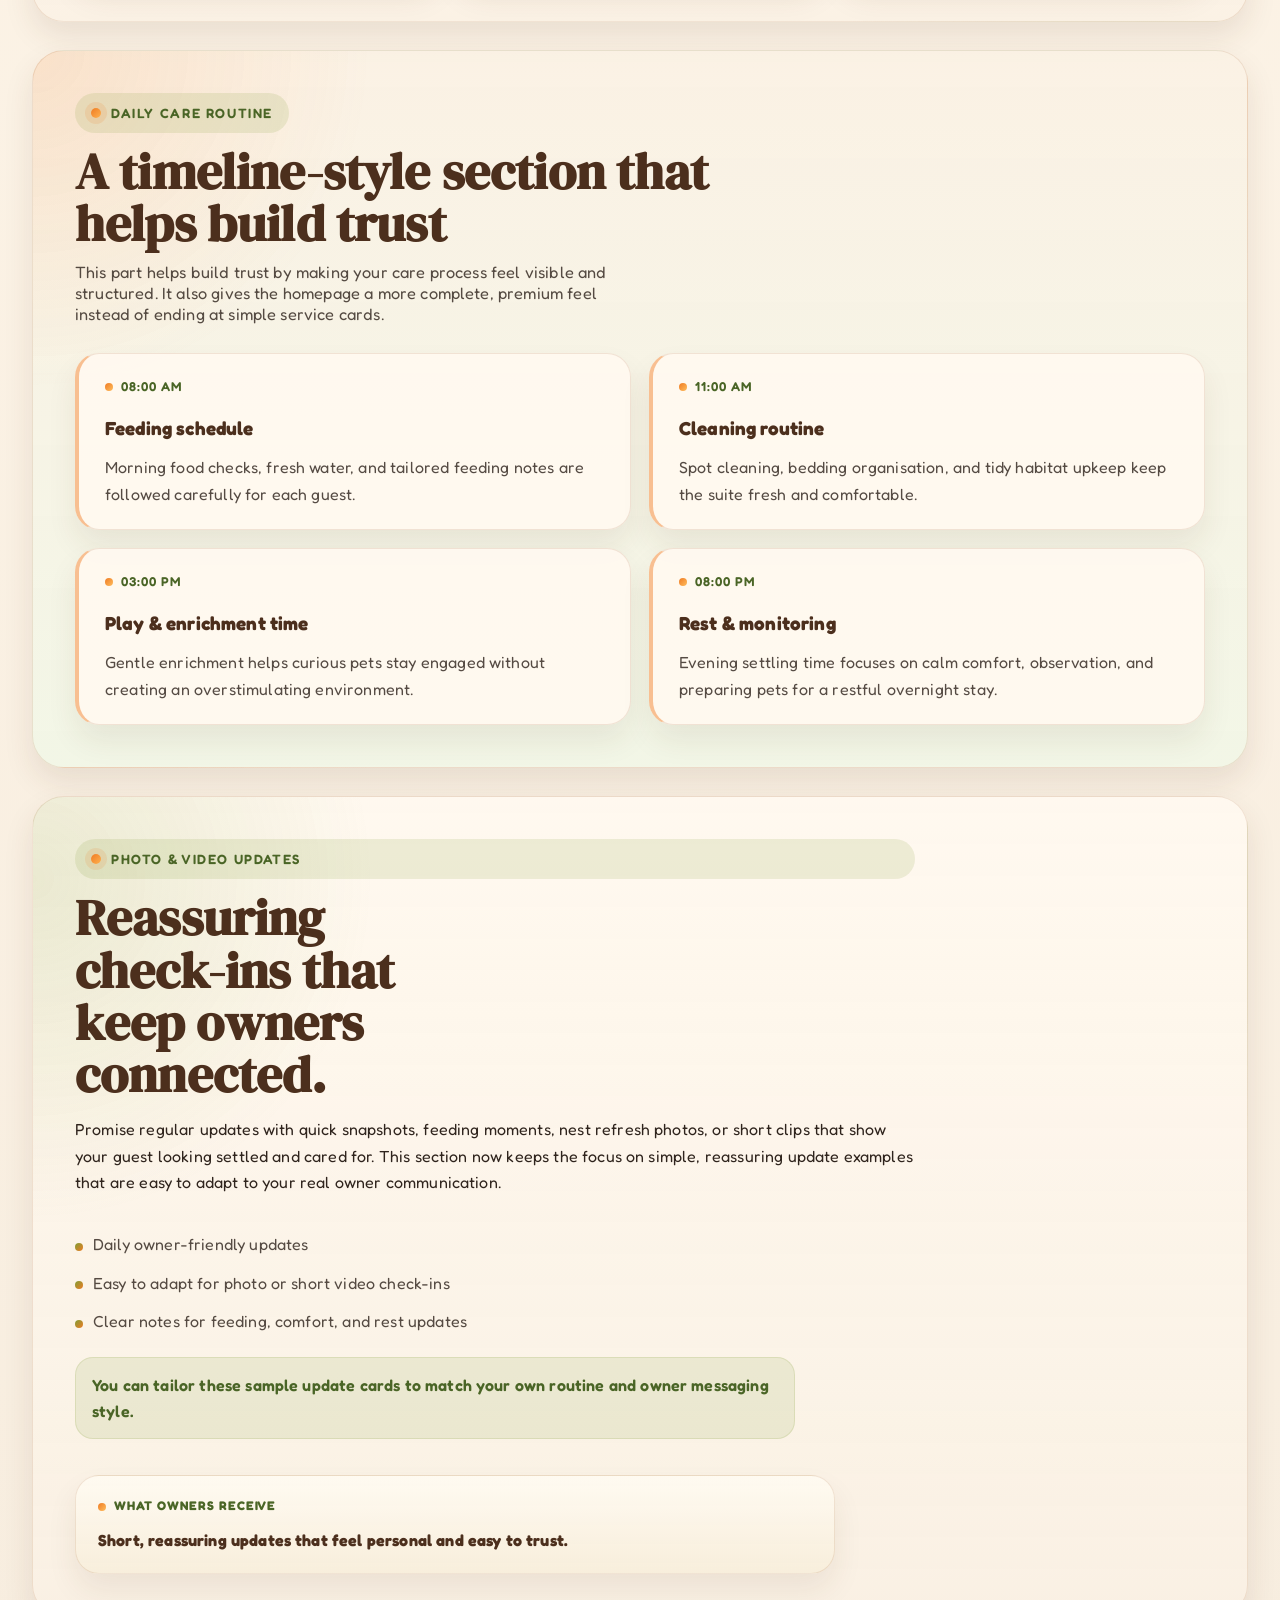
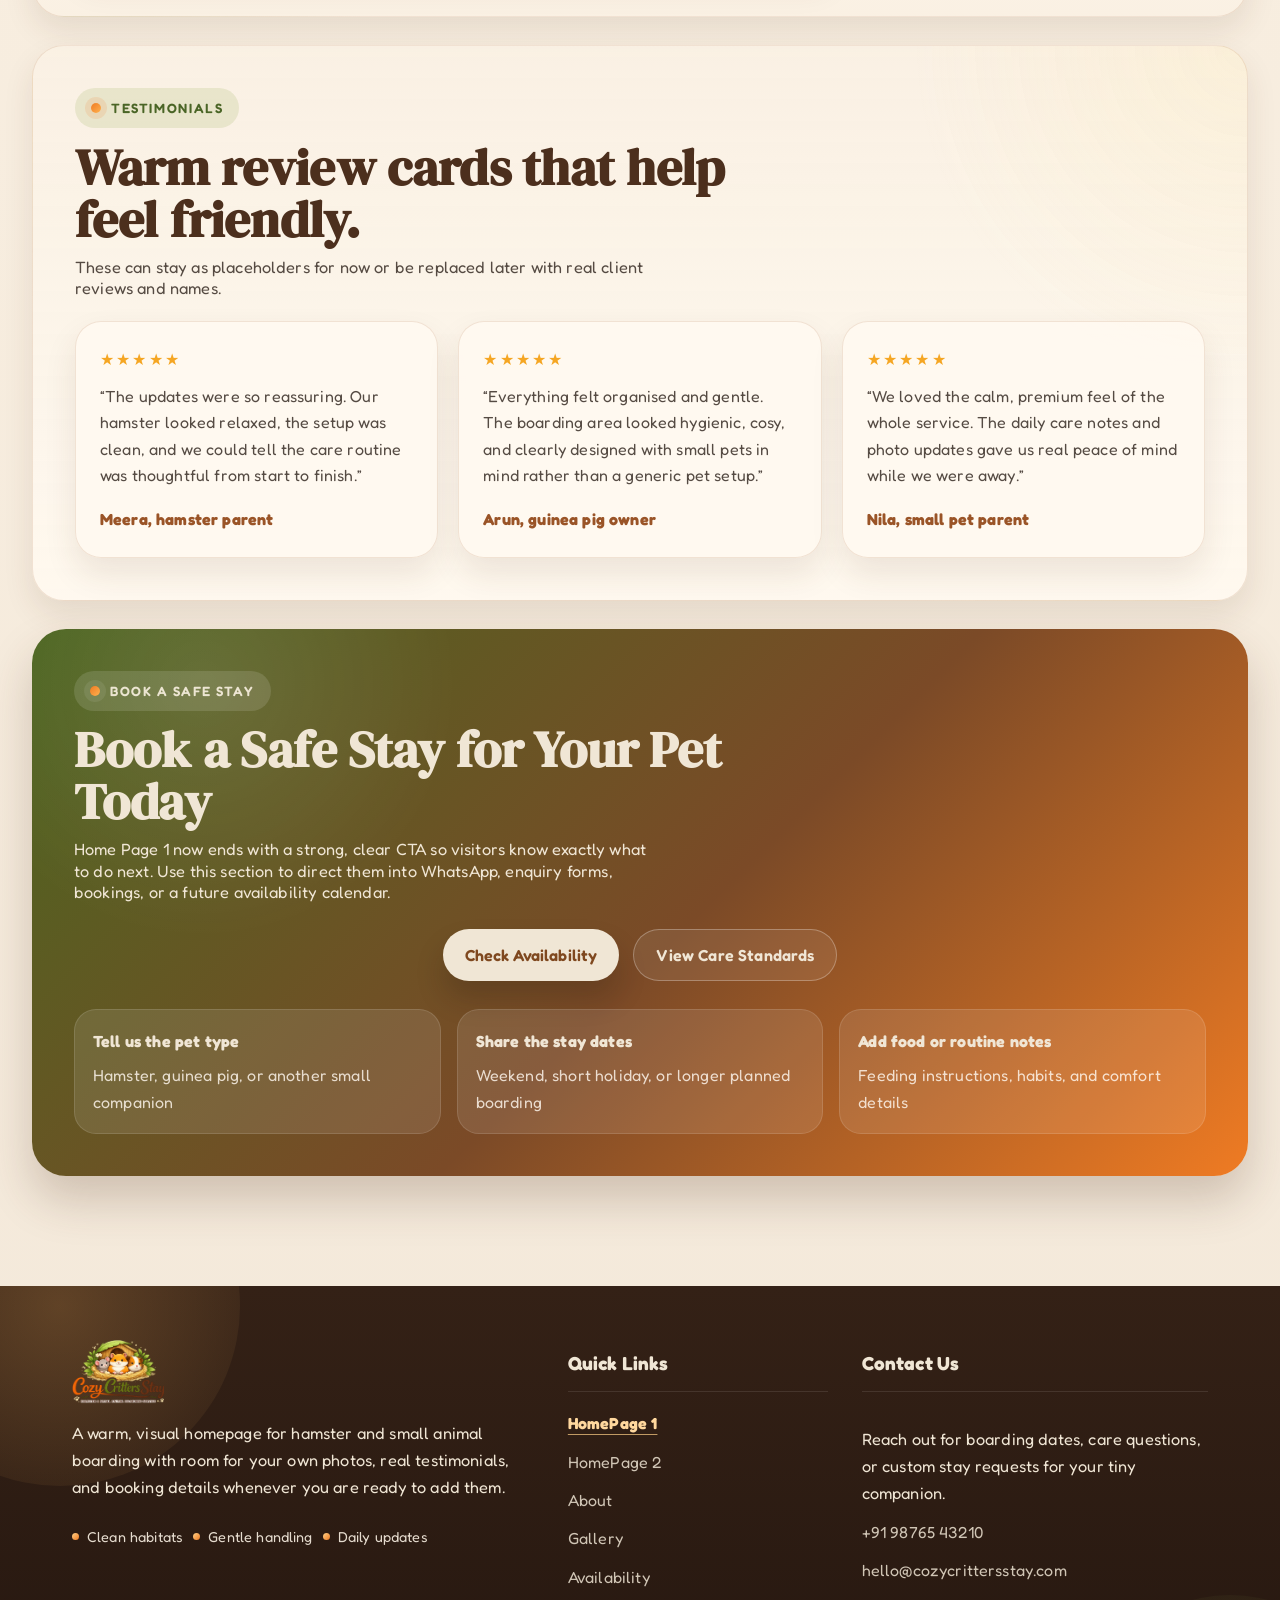
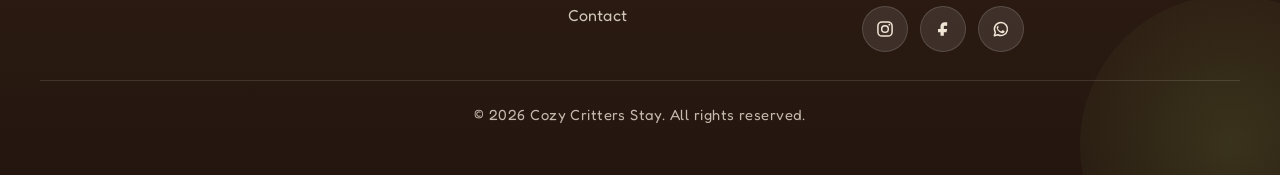
==== commit d78743e6: "Add files via upload" ====
--- a/index.html
+++ b/index.html
@@ -147,14 +147,14 @@
           >
           <div class="hero-slide-copy">
             <p class="hero-slide-tag">Gentle Daily Routine</p>
-            <h2>Thoughtful Boarding for Hamsters, Guinea Pigs, and Small Pets</h2>
+            <h2>Thoughtful Boarding for Small Pets</h2>
             <p>
-              Feeding, habitat refresh, enrichment time, and quiet rest windows are
-              all planned around keeping little pets settled, active, and gently monitored.
+              Feeding, habitat refresh, enrichment time, and quiet rest windows help
+              little pets stay settled, active, and gently monitored through the day.
             </p>
             <div class="hero-actions">
               <a href="daily-care.html" class="button primary">See Daily Care</a>
-              <a href="suites.html" class="button secondary">Explore Stay Options</a>
+              <a href="suites.html" class="button secondary">Explore Suites</a>
             </div>
           </div>
         </article>
@@ -167,14 +167,14 @@
           >
           <div class="hero-slide-copy">
             <p class="hero-slide-tag">Owner Peace of Mind</p>
-            <h2>Regular Photo Updates and Calm, Reliable Overnight Care</h2>
+            <h2>Photo Updates and Calm Overnight Care</h2>
             <p>
               Your pet receives attentive care while you receive reassuring updates,
-              so every stay feels organised, transparent, and easy to trust.
+              making every stay feel organised, calm, and easy to trust.
             </p>
             <div class="hero-actions">
-              <a href="gallery.html" class="button primary">View Photo Updates</a>
-              <a href="contact.html" class="button secondary">Talk to the Care Team</a>
+              <a href="gallery.html" class="button primary">View Updates</a>
+              <a href="contact.html" class="button secondary">Talk to Us</a>
             </div>
           </div>
         </article>
--- a/css/style.css
+++ b/css/style.css
@@ -0,0 +1,15684 @@
+:root {
+  color-scheme: light;
+  --cream: #fbf4de;
+  --sunlit: #ffe7a6;
+  --apricot: #ef7b23;
+  --caramel: #9a5427;
+  --leaf: #7f9d34;
+  --moss: #4a6526;
+  --nest: #d9b16e;
+  --bark: #4c2f1d;
+  --ink: #2f241d;
+  --white: #f0e6d5;
+  --shadow: 0 20px 45px rgba(76, 47, 29, 0.16);
+  --radius-lg: 28px;
+  --radius-md: 18px;
+  --text-body: rgba(47, 36, 29, 0.82);
+  --text-soft: rgba(76, 47, 29, 0.75);
+  --page-bg:
+    radial-gradient(circle at top, rgba(255, 231, 166, 0.8), transparent 35%),
+    radial-gradient(circle at 15% 20%, rgba(127, 157, 52, 0.14), transparent 20%),
+    radial-gradient(circle at 85% 12%, rgba(239, 123, 35, 0.16), transparent 22%),
+    linear-gradient(180deg, #f4ebcb 0%, #fcf3e6 55%, #f3e8d9 100%);
+  --page-bg-home-two:
+    radial-gradient(circle at 18% 14%, rgba(255, 231, 166, 0.78), transparent 24%),
+    radial-gradient(circle at 86% 14%, rgba(127, 157, 52, 0.18), transparent 24%),
+    radial-gradient(circle at center bottom, rgba(239, 123, 35, 0.14), transparent 30%),
+    linear-gradient(180deg, #f5ead7 0%, #faf4ea 56%, #eef2e3 100%);
+  --hero-orb-leaf: radial-gradient(circle, rgba(127, 157, 52, 0.26), rgba(127, 157, 52, 0));
+  --hero-orb-apricot: radial-gradient(circle, rgba(239, 123, 35, 0.18), rgba(239, 123, 35, 0));
+  --nav-bg: linear-gradient(135deg, rgba(251, 242, 226, 0.96) 0%, rgba(255, 249, 240, 0.84) 52%, rgba(239, 227, 207, 0.94) 100%);
+  --nav-border: rgba(154, 84, 39, 0.14);
+  --nav-shadow: 0 20px 46px rgba(76, 47, 29, 0.14);
+  --dropdown-bg: linear-gradient(180deg, rgba(255, 249, 240, 0.98), rgba(248, 239, 225, 0.95));
+  --dropdown-link-bg: rgba(127, 157, 52, 0.12);
+  --eyebrow-bg: rgba(127, 157, 52, 0.18);
+  --button-secondary-bg: rgba(245, 235, 220, 0.84);
+  --button-secondary-border: rgba(127, 157, 52, 0.24);
+  --hero-card-bg:
+    linear-gradient(160deg, rgba(248, 241, 229, 0.95), rgba(250, 239, 212, 0.88)),
+    url("../image/logo.png") right bottom / 160px auto no-repeat;
+  --hero-card-bg-home-two:
+    linear-gradient(160deg, rgba(242, 245, 233, 0.95), rgba(250, 244, 223, 0.9)),
+    url("../image/logo.png") right bottom / 160px auto no-repeat;
+  --hero-card-bg-mobile:
+    linear-gradient(160deg, rgba(248, 241, 229, 0.95), rgba(250, 239, 212, 0.88)),
+    url("../image/logo.png") center bottom / 135px auto no-repeat;
+  --hero-card-bg-home-two-mobile:
+    linear-gradient(160deg, rgba(242, 245, 233, 0.95), rgba(250, 244, 223, 0.9)),
+    url("../image/logo.png") center bottom / 135px auto no-repeat;
+  --content-card-bg: rgba(250, 241, 228, 0.88);
+  --content-card-border: rgba(154, 84, 39, 0.15);
+  --content-card-odd:
+    linear-gradient(180deg, rgba(250, 243, 232, 0.94), rgba(248, 239, 222, 0.9));
+  --content-card-even:
+    linear-gradient(180deg, rgba(246, 251, 237, 0.92), rgba(250, 245, 236, 0.9));
+  --card-shadow: 0 14px 30px rgba(76, 47, 29, 0.1);
+  --mobile-menu-bg: linear-gradient(180deg, rgba(255, 249, 240, 0.98), rgba(245, 236, 224, 0.96));
+  --mobile-dropdown-bg: rgba(246, 240, 230, 0.88);
+  --toggle-bg: rgba(248, 241, 229, 0.88);
+  --toggle-border: rgba(154, 84, 39, 0.14);
+  --toggle-text: rgba(76, 47, 29, 0.84);
+  --toggle-active-text: #ffffff;
+  --toggle-kicker: rgba(76, 47, 29, 0.58);
+  --toggle-active-bg: linear-gradient(135deg, var(--leaf), var(--moss));
+  --toggle-active-shadow: 0 12px 24px rgba(74, 101, 38, 0.18);
+}
+
+:root[data-theme="dark"] {
+  color-scheme: dark;
+  --apricot: #ff9d3f;
+  --caramel: #ffc181;
+  --leaf: #a3c259;
+  --moss: #d8ee9a;
+  --nest: #ebc27a;
+  --bark: #fff5e7;
+  --ink: #f3eadc;
+  --shadow: 0 24px 52px rgba(0, 0, 0, 0.42);
+  --text-body: rgba(243, 234, 220, 0.86);
+  --text-soft: rgba(243, 234, 220, 0.76);
+  --page-bg:
+    radial-gradient(circle at top, rgba(239, 123, 35, 0.16), transparent 30%),
+    radial-gradient(circle at 12% 18%, rgba(127, 157, 52, 0.18), transparent 20%),
+    radial-gradient(circle at 88% 12%, rgba(255, 231, 166, 0.06), transparent 18%),
+    linear-gradient(180deg, #0d0907 0%, #130e0b 48%, #070605 100%);
+  --page-bg-home-two:
+    radial-gradient(circle at 16% 14%, rgba(255, 231, 166, 0.1), transparent 20%),
+    radial-gradient(circle at 84% 16%, rgba(127, 157, 52, 0.18), transparent 20%),
+    radial-gradient(circle at center bottom, rgba(239, 123, 35, 0.14), transparent 28%),
+    linear-gradient(180deg, #0c0907 0%, #120e0b 52%, #060806 100%);
+  --hero-orb-leaf: radial-gradient(circle, rgba(127, 157, 52, 0.18), rgba(127, 157, 52, 0));
+  --hero-orb-apricot: radial-gradient(circle, rgba(239, 123, 35, 0.18), rgba(239, 123, 35, 0));
+  --nav-bg: linear-gradient(135deg, rgba(24, 18, 14, 0.94) 0%, rgba(14, 11, 9, 0.9) 50%, rgba(31, 22, 16, 0.95) 100%);
+  --nav-border: rgba(255, 235, 208, 0.12);
+  --nav-shadow: 0 22px 52px rgba(0, 0, 0, 0.38);
+  --dropdown-bg: linear-gradient(180deg, rgba(26, 20, 16, 0.98), rgba(17, 13, 10, 0.96));
+  --dropdown-link-bg: rgba(127, 157, 52, 0.2);
+  --eyebrow-bg: rgba(127, 157, 52, 0.2);
+  --button-secondary-bg: rgba(255, 255, 255, 0.1);
+  --button-secondary-border: rgba(255, 255, 255, 0.16);
+  --hero-card-bg:
+    linear-gradient(160deg, rgba(31, 24, 19, 0.98), rgba(48, 34, 23, 0.92)),
+    url("../image/logo.png") right bottom / 160px auto no-repeat;
+  --hero-card-bg-home-two:
+    linear-gradient(160deg, rgba(24, 29, 21, 0.98), rgba(40, 31, 22, 0.92)),
+    url("../image/logo.png") right bottom / 160px auto no-repeat;
+  --hero-card-bg-mobile:
+    linear-gradient(160deg, rgba(31, 24, 19, 0.98), rgba(48, 34, 23, 0.92)),
+    url("../image/logo.png") center bottom / 135px auto no-repeat;
+  --hero-card-bg-home-two-mobile:
+    linear-gradient(160deg, rgba(24, 29, 21, 0.98), rgba(40, 31, 22, 0.92)),
+    url("../image/logo.png") center bottom / 135px auto no-repeat;
+  --content-card-bg: rgba(22, 17, 13, 0.92);
+  --content-card-border: rgba(255, 235, 208, 0.12);
+  --content-card-odd:
+    linear-gradient(180deg, rgba(30, 24, 19, 0.96), rgba(18, 14, 11, 0.94));
+  --content-card-even:
+    linear-gradient(180deg, rgba(21, 27, 18, 0.96), rgba(16, 12, 10, 0.94));
+  --card-shadow: 0 20px 40px rgba(0, 0, 0, 0.32);
+  --mobile-menu-bg: linear-gradient(180deg, rgba(20, 15, 12, 0.99), rgba(10, 8, 7, 0.99));
+  --mobile-dropdown-bg: rgba(255, 255, 255, 0.06);
+  --toggle-bg: rgba(255, 255, 255, 0.08);
+  --toggle-border: rgba(255, 235, 208, 0.16);
+  --toggle-text: rgba(255, 245, 231, 0.88);
+  --toggle-active-text: #ffffff;
+  --toggle-kicker: rgba(255, 245, 231, 0.56);
+  --toggle-active-bg: linear-gradient(135deg, var(--apricot), #b96019);
+  --toggle-active-shadow: 0 14px 28px rgba(239, 123, 35, 0.24);
+}
+
+* {
+  box-sizing: border-box;
+}
+
+html {
+  scroll-behavior: smooth;
+  font-size: 100%;
+}
+
+body {
+  margin: 0;
+  font-family: "Fredoka", "Trebuchet MS", sans-serif;
+  font-size: 1rem;
+  line-height: 1.65;
+  letter-spacing: 0.01em;
+  color: var(--ink);
+  background: var(--page-bg);
+  transition: background 0.35s ease, color 0.35s ease;
+}
+
+body.home-two-page {
+  background: var(--page-bg-home-two);
+}
+
+img {
+  display: block;
+  max-width: 100%;
+}
+
+a,
+button,
+input,
+select,
+textarea {
+  font: inherit;
+  color: inherit;
+}
+
+a {
+  text-decoration: none;
+}
+
+.hero-shell {
+  position: relative;
+  overflow: hidden;
+  padding: 20px clamp(16px, 4vw, 40px) 56px;
+  background: linear-gradient(180deg, rgba(248, 230, 202, 0.98) 0%, rgba(253, 245, 225, 0.88) 35%, transparent 100%);
+}
+
+:root[data-theme="dark"] .hero-shell {
+  background:
+    radial-gradient(circle at 14% 8%, rgba(127, 157, 52, 0.1), transparent 22%),
+    radial-gradient(circle at 88% 10%, rgba(239, 123, 35, 0.1), transparent 22%),
+    linear-gradient(180deg, rgba(15, 11, 9, 0.98) 0%, rgba(12, 9, 7, 0.94) 42%, transparent 100%);
+}
+
+.hero-shell::before,
+.hero-shell::after {
+  content: "";
+  position: absolute;
+  border-radius: 999px;
+  z-index: 0;
+}
+
+.hero-shell::before {
+  width: 320px;
+  height: 320px;
+  top: -110px;
+  right: -90px;
+  background: var(--hero-orb-leaf);
+}
+
+.hero-shell::after {
+  width: 280px;
+  height: 280px;
+  left: -100px;
+  bottom: 40px;
+  background: var(--hero-orb-apricot);
+}
+
+.navbar,
+.hero,
+main {
+  position: relative;
+  z-index: 1;
+}
+
+.navbar {
+  position: relative;
+  display: flex;
+  align-items: center;
+  justify-content: space-between;
+  gap: clamp(16px, 2vw, 24px);
+  max-width: 1220px;
+  margin: 0 auto 34px;
+  padding: 14px 18px 14px 22px;
+  background: var(--nav-bg);
+  border: 1px solid var(--nav-border);
+  border-radius: 34px;
+  backdrop-filter: blur(18px);
+  box-shadow: var(--nav-shadow);
+  overflow: visible;
+  z-index: 20;
+  transition: background-color 0.35s ease, border-color 0.35s ease, box-shadow 0.35s ease;
+}
+
+.navbar::before {
+  content: "";
+  position: absolute;
+  inset: 1px 1px auto 1px;
+  height: 48%;
+  border-radius: 33px 33px 22px 22px;
+  background: linear-gradient(180deg, rgba(255, 255, 255, 0.34), rgba(255, 255, 255, 0));
+  pointer-events: none;
+}
+
+.brand {
+  display: inline-flex;
+  align-items: center;
+  gap: 16px;
+  min-width: 0;
+  flex-shrink: 0;
+}
+
+.brand-mark {
+  display: block;
+  width: 78px;
+  flex-shrink: 0;
+}
+
+.brand-mark img {
+  width: 100%;
+  height: auto;
+  object-fit: contain;
+}
+
+.brand-copy {
+  display: flex;
+  flex-direction: column;
+  gap: 5px;
+  min-width: 0;
+  max-width: 190px;
+}
+
+.brand-copy strong {
+  font-family: "DM Serif Display", Georgia, serif;
+  font-size: 1.55rem;
+  font-weight: 400;
+  line-height: 1;
+  color: var(--bark);
+}
+
+.brand-copy small {
+  font-size: 0.74rem;
+  letter-spacing: 0.12em;
+  text-transform: uppercase;
+  color: var(--text-soft);
+}
+
+:root[data-theme="dark"] .navbar::before {
+  background: linear-gradient(180deg, rgba(255, 255, 255, 0.08), rgba(255, 255, 255, 0));
+}
+
+:root[data-theme="dark"] .nav-main,
+:root[data-theme="dark"] .nav-tools {
+  background: rgba(255, 255, 255, 0.04);
+  border-color: rgba(255, 235, 208, 0.08);
+  box-shadow: inset 0 1px 0 rgba(255, 255, 255, 0.06);
+}
+
+.nav-links {
+  display: flex;
+  align-items: center;
+  justify-content: flex-start;
+  gap: 14px;
+  flex: 1 1 auto;
+  min-width: 0;
+  overflow: visible;
+}
+
+.nav-main {
+  display: flex;
+  align-items: center;
+  justify-content: center;
+  gap: 10px;
+  flex: 1 1 auto;
+  flex-wrap: wrap;
+  min-width: 0;
+  padding: 6px;
+  border-radius: 999px;
+  background: rgba(255, 255, 255, 0.34);
+  border: 1px solid rgba(154, 84, 39, 0.1);
+  box-shadow: inset 0 1px 0 rgba(255, 255, 255, 0.22);
+  overflow: visible;
+}
+
+.nav-tools {
+  display: inline-flex;
+  align-items: center;
+  gap: 12px;
+  margin-left: auto;
+  flex-shrink: 0;
+  padding: 6px;
+  border-radius: 999px;
+  background: rgba(255, 255, 255, 0.28);
+  border: 1px solid rgba(154, 84, 39, 0.1);
+  box-shadow: inset 0 1px 0 rgba(255, 255, 255, 0.2);
+}
+
+.nav-main > a,
+.nav-dropdown > summary {
+  padding: 11px 16px;
+  border-radius: 999px;
+  font-size: 0.93rem;
+  font-weight: 700;
+  letter-spacing: 0.03em;
+  color: var(--bark);
+  list-style: none;
+  cursor: pointer;
+  transition: transform 0.22s ease, background-color 0.22s ease, color 0.22s ease;
+}
+
+.nav-dropdown {
+  position: relative;
+}
+
+.nav-dropdown > summary {
+  display: inline-flex;
+  align-items: center;
+  gap: 8px;
+}
+
+.nav-dropdown > summary::-webkit-details-marker {
+  display: none;
+}
+
+.nav-dropdown > summary::after {
+  content: "v";
+  font-size: 0.75rem;
+  color: currentColor;
+  transition: transform 0.22s ease;
+}
+
+.nav-main > a:hover,
+.nav-main > a:focus-visible,
+.nav-dropdown:hover > summary,
+.nav-dropdown:focus-within > summary,
+.nav-dropdown[open] > summary {
+  background: linear-gradient(135deg, var(--apricot), #ff9d3f);
+  color: var(--white);
+  transform: translateY(-2px);
+}
+
+.nav-main > a.active,
+.nav-main > a[aria-current="page"],
+.nav-dropdown--active > summary {
+  background: linear-gradient(135deg, var(--apricot), #ff9d3f);
+  color: var(--white);
+  transform: translateY(-2px);
+}
+
+.nav-dropdown[open] > summary::after {
+  transform: rotate(180deg);
+}
+
+.dropdown-menu {
+  position: absolute;
+  top: calc(100% + 12px);
+  left: 0;
+  display: none;
+  min-width: 230px;
+  padding: 12px;
+  background: var(--dropdown-bg);
+  border: 1px solid var(--nav-border);
+  border-radius: 24px;
+  box-shadow: var(--shadow);
+  z-index: 40;
+}
+
+.nav-dropdown[open] .dropdown-menu,
+.nav-dropdown:hover .dropdown-menu,
+.nav-dropdown:focus-within .dropdown-menu {
+  display: grid;
+  gap: 8px;
+}
+
+.dropdown-menu a {
+  padding: 11px 14px;
+  border-radius: 16px;
+  font-size: 0.94rem;
+  color: var(--text-body);
+  background: var(--dropdown-link-bg);
+  transition: background-color 0.22s ease, color 0.22s ease, transform 0.22s ease;
+}
+
+.dropdown-menu a:hover,
+.dropdown-menu a:focus-visible {
+  background: linear-gradient(135deg, rgba(127, 157, 52, 0.9), rgba(74, 101, 38, 0.94));
+  color: var(--white);
+  transform: translateX(3px);
+}
+
+.dropdown-menu a.active,
+.dropdown-menu a[aria-current="page"] {
+  background: linear-gradient(135deg, rgba(127, 157, 52, 0.9), rgba(74, 101, 38, 0.94));
+  color: var(--white);
+  box-shadow: 0 10px 18px rgba(74, 101, 38, 0.18);
+}
+
+.nav-preferences {
+  display: inline-flex;
+  align-items: center;
+  gap: 8px;
+}
+
+.nav-mode-button {
+  appearance: none;
+  position: relative;
+  display: inline-flex;
+  align-items: center;
+  justify-content: center;
+  width: 48px;
+  height: 48px;
+  padding: 0;
+  border: 1px solid var(--toggle-border);
+  border-radius: 18px;
+  background: var(--toggle-bg);
+  color: var(--toggle-text);
+  cursor: pointer;
+  box-shadow: inset 0 1px 0 rgba(255, 255, 255, 0.14);
+  transition: transform 0.22s ease, background-color 0.22s ease, color 0.22s ease, box-shadow 0.22s ease, border-color 0.22s ease;
+}
+
+.nav-mode-button:hover,
+.nav-mode-button:focus-visible {
+  transform: translateY(-2px);
+}
+
+.nav-mode-button:focus-visible {
+  outline: none;
+  border-color: rgba(239, 123, 35, 0.4);
+}
+
+.nav-mode-button.is-active {
+  color: var(--toggle-active-text);
+  background: var(--toggle-active-bg);
+  border-color: transparent;
+  box-shadow: var(--toggle-active-shadow);
+}
+
+.nav-mode-icon {
+  position: absolute;
+  display: inline-flex;
+  align-items: center;
+  justify-content: center;
+  width: 22px;
+  height: 22px;
+  transition: opacity 0.22s ease, transform 0.22s ease;
+}
+
+.nav-mode-icon svg {
+  width: 100%;
+  height: 100%;
+  fill: none;
+  stroke: currentColor;
+  stroke-width: 1.8;
+  stroke-linecap: round;
+  stroke-linejoin: round;
+}
+
+.nav-mode-button[data-mode-toggle="dir"] .nav-mode-icon svg {
+  transform: scaleX(-1);
+}
+
+.nav-mode-icon--default {
+  opacity: 1;
+  transform: scale(1) rotate(0deg);
+}
+
+.nav-mode-icon--active {
+  opacity: 0;
+  transform: scale(0.7) rotate(-12deg);
+}
+
+.nav-mode-button.is-active .nav-mode-icon--default {
+  opacity: 0;
+  transform: scale(0.7) rotate(12deg);
+}
+
+.nav-mode-button.is-active .nav-mode-icon--active {
+  opacity: 1;
+  transform: scale(1) rotate(0deg);
+}
+
+.nav-mode-button[data-mode-toggle="theme"].is-active .nav-mode-icon--active svg,
+.nav-mode-button[data-mode-toggle="theme"].is-active .nav-mode-icon--active svg path {
+  color: #ffffff;
+  fill: #ffffff;
+  stroke: none;
+}
+
+.sr-only {
+  position: absolute;
+  width: 1px;
+  height: 1px;
+  padding: 0;
+  margin: -1px;
+  overflow: hidden;
+  clip: rect(0, 0, 0, 0);
+  white-space: nowrap;
+  border: 0;
+}
+
+.nav-cta {
+  display: inline-flex;
+  align-items: center;
+  gap: 10px;
+}
+
+.nav-pill {
+  display: inline-flex;
+  align-items: center;
+  justify-content: center;
+  min-height: 46px;
+  padding: 0 18px;
+  border-radius: 999px;
+  font-size: 0.94rem;
+  font-weight: 700;
+  letter-spacing: 0.02em;
+  transition: transform 0.22s ease, box-shadow 0.22s ease, background-color 0.22s ease, color 0.22s ease;
+}
+
+.nav-pill:hover,
+.nav-pill:focus-visible {
+  transform: translateY(-2px);
+}
+
+.nav-book {
+  color: var(--white);
+  background: linear-gradient(135deg, var(--apricot), #ff9b34);
+  box-shadow: 0 14px 26px rgba(239, 123, 35, 0.24);
+}
+
+.menu-toggle {
+  display: none;
+}
+
+.menu-button {
+  display: none;
+  width: 52px;
+  height: 52px;
+  border-radius: 50%;
+  background: linear-gradient(135deg, var(--leaf), var(--moss));
+  align-items: center;
+  justify-content: center;
+  flex-direction: column;
+  gap: 5px;
+  cursor: pointer;
+  box-shadow: 0 12px 24px rgba(74, 101, 38, 0.18);
+}
+
+.menu-button span {
+  width: 22px;
+  height: 2px;
+  border-radius: 999px;
+  background: var(--white);
+}
+
+.hero {
+  max-width: 1220px;
+  margin: 0 auto;
+  display: grid;
+  grid-template-columns: minmax(0, 1.25fr) minmax(290px, 0.75fr);
+  gap: clamp(24px, 4vw, 48px);
+  align-items: center;
+}
+
+.hero-text {
+  padding: clamp(24px, 4vw, 48px) 0;
+}
+
+.eyebrow {
+  display: inline-flex;
+  margin: 0 0 18px;
+  padding: 10px 16px;
+  border-radius: 999px;
+  background: var(--eyebrow-bg);
+  color: var(--moss);
+  font-size: 0.95rem;
+  letter-spacing: 0.06em;
+  text-transform: uppercase;
+}
+
+.hero h1 {
+  margin: 0;
+  max-width: 12ch;
+  font-family: "DM Serif Display", Georgia, serif;
+  font-size: clamp(3rem, 6vw, 5.5rem);
+  line-height: 0.94;
+  color: var(--bark);
+}
+
+.hero-copy {
+  max-width: 60ch;
+  margin: 22px 0 0;
+  font-size: 1.08rem;
+  line-height: 1.75;
+  color: var(--text-body);
+}
+
+.hero-actions {
+  display: flex;
+  flex-wrap: wrap;
+  gap: 14px;
+  margin-top: 28px;
+}
+
+.button {
+  display: inline-flex;
+  align-items: center;
+  justify-content: center;
+  min-height: 52px;
+  padding: 0 22px;
+  border-radius: 999px;
+  font-weight: 600;
+  transition: transform 0.22s ease, box-shadow 0.22s ease, border-color 0.22s ease;
+}
+
+.button:hover,
+.button:focus-visible {
+  transform: translateY(-2px);
+}
+
+.button.primary {
+  color: var(--white);
+  background: linear-gradient(135deg, var(--apricot), #ff9b34);
+  box-shadow: 0 14px 28px rgba(239, 123, 35, 0.25);
+}
+
+.button.secondary {
+  color: var(--moss);
+  background: var(--button-secondary-bg);
+  border: 1px solid var(--button-secondary-border);
+}
+
+.hero-card {
+  padding: clamp(24px, 3vw, 30px);
+  background: var(--hero-card-bg);
+  border-radius: var(--radius-lg);
+  border: 1px solid var(--nav-border);
+  box-shadow: var(--shadow);
+  min-height: 320px;
+}
+
+.home-two-page .hero-card {
+  background: var(--hero-card-bg-home-two);
+}
+
+.hero-card p {
+  margin: 0 0 14px;
+  font-family: "DM Serif Display", Georgia, serif;
+  font-size: 1.8rem;
+  color: var(--bark);
+}
+
+.hero-card ul {
+  margin: 0;
+  padding-left: 20px;
+  max-width: 28ch;
+  line-height: 1.9;
+  color: var(--text-body);
+}
+
+.hero-slider {
+  position: relative;
+  width: 100%;
+  margin: 0;
+  min-height: 520px;
+  overflow: hidden;
+  border: 1px solid var(--nav-border);
+  border-radius: var(--radius-lg);
+  background:
+    linear-gradient(180deg, rgba(255, 249, 240, 0.8), rgba(255, 255, 255, 0.16)),
+    linear-gradient(150deg, rgba(255, 231, 166, 0.34), rgba(239, 123, 35, 0.08));
+  box-shadow: var(--shadow);
+}
+
+.hero-slider-track {
+  position: relative;
+  min-height: inherit;
+}
+
+.hero-slide {
+  position: absolute;
+  inset: 0;
+  opacity: 0;
+  transform: translateX(6%);
+  pointer-events: none;
+  transition: opacity 0.55s ease, transform 0.55s ease;
+  background: rgba(255, 250, 240, 0.9);
+}
+
+.hero-slide.is-active {
+  opacity: 1;
+  transform: translateX(0);
+  pointer-events: auto;
+}
+
+.hero-slide::before {
+  content: "";
+  position: absolute;
+  inset: 0;
+  background: rgba(0, 0, 0, 0.4);
+  z-index: 1;
+}
+
+.hero-slide::after {
+  content: "";
+  position: absolute;
+  inset: 0;
+  background:
+    linear-gradient(180deg, rgba(24, 16, 11, 0.02) 0%, rgba(24, 16, 11, 0.1) 38%, rgba(24, 16, 11, 0.8) 100%),
+    linear-gradient(120deg, rgba(24, 16, 11, 0) 25%, rgba(24, 16, 11, 0.22) 100%);
+}
+
+.hero-slide-image {
+  display: block;
+  width: 100%;
+  height: 100%;
+  min-height: 520px;
+  object-fit: cover;
+}
+
+.hero-slide-copy {
+  position: absolute;
+  left: clamp(24px, 4vw, 48px);
+  right: auto;
+  bottom: 0;
+  z-index: 2;
+  max-width: min(560px, 55%);
+  padding: 28px 28px 92px;
+  color: var(--white);
+}
+
+.hero-slide-tag {
+  display: inline-flex;
+  align-items: center;
+  margin: 0 0 12px;
+  padding: 8px 14px;
+  border-radius: 999px;
+  background: rgba(255, 255, 255, 0.18);
+  backdrop-filter: blur(8px);
+  font-size: 0.74rem;
+  font-weight: 600;
+  letter-spacing: 0.12em;
+  text-transform: uppercase;
+}
+
+.hero-slide-copy h2 {
+  margin: 0;
+  max-width: 14ch;
+  font-family: "DM Serif Display", Georgia, serif;
+  font-size: clamp(2rem, 3vw, 3rem);
+  line-height: 0.98;
+}
+
+.hero-slide-copy p:last-child {
+  max-width: 34ch;
+  margin: 14px 0 0;
+  font-size: 1rem;
+  line-height: 1.7;
+  color: rgba(255, 255, 255, 0.86);
+}
+
+.hero-slider-controls {
+  position: absolute;
+  inset: auto 20px 18px;
+  z-index: 2;
+  display: flex;
+  align-items: center;
+  justify-content: space-between;
+  gap: 14px;
+}
+
+.hero-slider-button {
+  appearance: none;
+  display: inline-flex;
+  align-items: center;
+  justify-content: center;
+  width: 46px;
+  height: 46px;
+  padding: 0;
+  border: 1px solid rgba(255, 255, 255, 0.22);
+  border-radius: 50%;
+  background: rgba(32, 21, 14, 0.34);
+  color: var(--white);
+  cursor: pointer;
+  backdrop-filter: blur(10px);
+  transition: transform 0.22s ease, background-color 0.22s ease, border-color 0.22s ease;
+}
+
+.hero-slider-button:hover,
+.hero-slider-button:focus-visible {
+  transform: translateY(-2px);
+  background: rgba(239, 123, 35, 0.92);
+  border-color: rgba(255, 255, 255, 0.34);
+}
+
+.hero-slider-button:focus-visible {
+  outline: none;
+}
+
+.hero-slider-button svg {
+  width: 22px;
+  height: 22px;
+  fill: none;
+  stroke: currentColor;
+  stroke-width: 2.2;
+  stroke-linecap: round;
+  stroke-linejoin: round;
+}
+
+.hero-slider-dots {
+  display: inline-flex;
+  align-items: center;
+  justify-content: center;
+  gap: 8px;
+  padding: 8px 12px;
+  border-radius: 999px;
+  background: rgba(32, 21, 14, 0.34);
+  backdrop-filter: blur(10px);
+}
+
+.hero-slider-dot {
+  appearance: none;
+  width: 11px;
+  height: 11px;
+  padding: 0;
+  border: none;
+  border-radius: 999px;
+  background: rgba(255, 255, 255, 0.42);
+  cursor: pointer;
+  transition: width 0.22s ease, background-color 0.22s ease, transform 0.22s ease;
+}
+
+.hero-slider-dot:hover,
+.hero-slider-dot:focus-visible {
+  transform: scale(1.08);
+}
+
+.hero-slider-dot:focus-visible {
+  outline: 2px solid rgba(255, 255, 255, 0.58);
+  outline-offset: 2px;
+}
+
+.hero-slider-dot.is-active {
+  width: 30px;
+  background: var(--white);
+}
+
+main {
+  max-width: 1220px;
+  margin: 0 auto;
+  padding: 0 clamp(20px, 4vw, 56px) 72px;
+  display: grid;
+  grid-template-columns: repeat(2, minmax(0, 1fr));
+  gap: 22px;
+}
+
+.content-card {
+  padding: 28px;
+  border-radius: var(--radius-md);
+  background: var(--content-card-bg);
+  border: 1px solid var(--content-card-border);
+  box-shadow: var(--card-shadow);
+  scroll-margin-top: 120px;
+}
+
+.content-card:nth-child(odd) {
+  background: var(--content-card-odd);
+}
+
+.content-card:nth-child(even) {
+  background: var(--content-card-even);
+}
+
+.content-card h2 {
+  margin: 0 0 10px;
+  font-family: "DM Serif Display", Georgia, serif;
+  font-size: 2rem;
+  color: var(--caramel);
+}
+
+.content-card p {
+  margin: 0;
+  line-height: 1.75;
+  color: var(--text-body);
+}
+
+:root[dir="rtl"] body {
+  text-align: right;
+}
+
+:root[dir="rtl"] .hero-shell::before {
+  left: -90px;
+  right: auto;
+}
+
+:root[dir="rtl"] .hero-shell::after {
+  right: -100px;
+  left: auto;
+}
+
+:root[dir="rtl"] .dropdown-menu {
+  left: auto;
+  right: 0;
+}
+
+:root[dir="rtl"] .dropdown-menu a:hover,
+:root[dir="rtl"] .dropdown-menu a:focus-visible {
+  transform: translateX(-3px);
+}
+
+:root[dir="rtl"] .nav-preferences {
+  margin-right: 0;
+}
+
+:root[dir="rtl"] .nav-cta {
+  margin-right: 0;
+}
+
+:root[dir="rtl"] .nav-tools {
+  margin-left: 0;
+  margin-right: auto;
+}
+
+:root[dir="rtl"] .hero-card,
+:root[dir="rtl"] .home-two-page .hero-card {
+  background-position: 0 0, left bottom;
+}
+
+:root[dir="rtl"] .hero-slide {
+  transform: translateX(-6%);
+}
+
+:root[dir="rtl"] .hero-slide.is-active {
+  transform: translateX(0);
+}
+
+:root[dir="rtl"] .hero-card ul {
+  padding-left: 0;
+  padding-right: 20px;
+}
+
+:root[dir="rtl"] .hero-slider-button svg {
+  transform: scaleX(-1);
+}
+
+:root[dir="rtl"] .hero-slide-copy {
+  right: clamp(24px, 4vw, 48px);
+  left: auto;
+  text-align: right;
+}
+
+@media (max-width: 1080px) {
+  .navbar {
+    border-radius: 28px;
+  }
+
+  .hero {
+    grid-template-columns: 1fr;
+  }
+
+  .home-two-trust-hero {
+    grid-template-columns: minmax(0, 1fr) minmax(320px, 420px);
+    gap: 28px;
+    align-items: center;
+  }
+
+  .home-two-hero-visual {
+    grid-template-columns: minmax(0, 1fr) minmax(132px, 0.3fr);
+    min-height: 0;
+    gap: 12px;
+    padding-left: 0;
+  }
+
+  .home-two-hero-photo {
+    width: 100%;
+    height: clamp(410px, 48vw, 540px);
+    min-height: 0;
+  }
+
+  .home-two-hero-stack {
+    width: auto;
+  }
+
+  .hero-slider {
+    min-height: 420px;
+  }
+
+  .hero h1 {
+    max-width: 15ch;
+  }
+
+  .hero-slide-copy {
+    left: 24px;
+    right: 24px;
+    max-width: none;
+    padding-right: 0;
+    padding-left: 0;
+  }
+
+  .hero-slide-copy h2 {
+    max-width: none;
+  }
+
+  .hero-slide-copy p:last-child {
+    max-width: none;
+  }
+
+  main {
+    grid-template-columns: 1fr;
+  }
+}
+
+@media (max-width: 860px) {
+  .navbar {
+    align-items: center;
+    padding: 16px 18px;
+    border-radius: 28px;
+  }
+
+  .brand-copy strong {
+    font-size: 1.2rem;
+  }
+
+  .brand-copy small {
+    font-size: 0.7rem;
+    letter-spacing: 0.05em;
+  }
+
+  .menu-button {
+    display: inline-flex;
+  }
+
+  .nav-links {
+    position: absolute;
+    top: calc(100% + 12px);
+    left: 0;
+    right: 0;
+    display: grid;
+    gap: 8px;
+    padding: 18px;
+    background: var(--mobile-menu-bg);
+    border: 1px solid var(--nav-border);
+    border-radius: 24px;
+    box-shadow: var(--shadow);
+    opacity: 0;
+    visibility: hidden;
+    transform: translateY(-10px);
+    transition: opacity 0.22s ease, transform 0.22s ease, visibility 0.22s ease;
+  }
+
+  .nav-main {
+    display: grid;
+    gap: 8px;
+    padding: 0;
+    border: 0;
+    background: none;
+    box-shadow: none;
+  }
+
+  .nav-tools {
+    display: grid;
+    gap: 12px;
+    margin-left: 0;
+    margin-right: 0;
+    padding: 0;
+    border: 0;
+    background: none;
+    box-shadow: none;
+  }
+
+  .nav-main > a,
+  .nav-dropdown > summary {
+    width: 100%;
+    text-align: center;
+    background: var(--dropdown-link-bg);
+  }
+
+  .nav-dropdown {
+    width: 100%;
+  }
+
+  .nav-dropdown > summary {
+    justify-content: center;
+  }
+
+  .dropdown-menu {
+    position: static;
+    min-width: 0;
+    margin-top: 8px;
+    padding: 10px;
+    border-radius: 18px;
+    box-shadow: none;
+    background: var(--mobile-dropdown-bg);
+  }
+
+  .dropdown-menu a {
+    text-align: center;
+  }
+
+  .nav-preferences {
+    width: 100%;
+    display: flex;
+    justify-content: center;
+    margin-left: 0;
+    margin-right: 0;
+  }
+
+  .nav-mode-button {
+    flex: 0 0 auto;
+  }
+
+  .nav-cta {
+    width: 100%;
+    display: grid;
+    grid-template-columns: repeat(2, minmax(0, 1fr));
+    margin-left: 0;
+    margin-right: 0;
+  }
+
+  .nav-pill {
+    width: 100%;
+  }
+
+  .menu-toggle:checked ~ .nav-links {
+    opacity: 1;
+    visibility: visible;
+    transform: translateY(0);
+  }
+}
+
+@media (max-width: 640px) {
+  .hero-shell {
+    padding-left: 16px;
+    padding-right: 16px;
+    padding-bottom: 40px;
+  }
+
+  .navbar {
+    gap: 16px;
+  }
+
+  .brand {
+    gap: 10px;
+  }
+
+  .brand-mark {
+    width: 72px;
+  }
+
+  .brand-copy strong {
+    font-size: 1.06rem;
+  }
+
+  .brand-copy small {
+    max-width: 22ch;
+    line-height: 1.35;
+  }
+
+  .hero h1 {
+    max-width: none;
+    font-size: clamp(2.5rem, 13vw, 3.6rem);
+  }
+
+  .hero-card {
+    min-height: 0;
+    background: var(--hero-card-bg-mobile);
+    padding-bottom: 140px;
+  }
+
+  .hero-slider {
+    min-height: 390px;
+  }
+
+  .hero-slide-image {
+    min-height: 390px;
+  }
+
+  .hero-slide-copy {
+    padding: 22px 22px 84px;
+  }
+
+  .hero-slide-copy h2 {
+    max-width: 12ch;
+    font-size: clamp(1.8rem, 8vw, 2.4rem);
+  }
+
+  .hero-slide-copy p:last-child {
+    max-width: none;
+    font-size: 0.94rem;
+  }
+
+  .hero-slider-controls {
+    inset: auto 16px 16px;
+  }
+
+  .home-two-page .hero-card {
+    background: var(--hero-card-bg-home-two-mobile);
+  }
+
+  .hero-card ul {
+    max-width: none;
+  }
+
+  main {
+    padding-left: 16px;
+    padding-right: 16px;
+    padding-bottom: 48px;
+  }
+
+  .content-card {
+    padding: 22px;
+  }
+
+  .nav-cta {
+    grid-template-columns: 1fr;
+  }
+
+  .nav-preferences {
+    justify-content: center;
+  }
+}
+
+@media (prefers-reduced-motion: reduce) {
+  .hero-slide,
+  .hero-slider-button,
+  .hero-slider-dot {
+    transition: none;
+  }
+}
+
+:root {
+  --section-surface: rgba(250, 241, 228, 0.82);
+  --section-surface-strong: rgba(255, 249, 240, 0.92);
+  --section-surface-alt: rgba(241, 247, 231, 0.86);
+  --section-line: rgba(154, 84, 39, 0.14);
+  --section-overlay: rgba(255, 255, 255, 0.5);
+  --footer-bg: linear-gradient(180deg, #342116 0%, #24160f 100%);
+  --footer-border: rgba(255, 235, 208, 0.12);
+}
+
+:root[data-theme="dark"] {
+  --section-surface: rgba(20, 16, 13, 0.9);
+  --section-surface-strong: rgba(30, 23, 18, 0.96);
+  --section-surface-alt: rgba(24, 30, 21, 0.94);
+  --section-line: rgba(255, 235, 208, 0.14);
+  --section-overlay: rgba(255, 255, 255, 0.06);
+  --footer-bg: linear-gradient(180deg, #17110d 0%, #0f0a08 100%);
+  --footer-border: rgba(255, 235, 208, 0.1);
+}
+
+:root[data-theme="dark"] .content-card,
+:root[data-theme="dark"] .hero-info-card,
+:root[data-theme="dark"] .service-offer-card,
+:root[data-theme="dark"] .suite-card,
+:root[data-theme="dark"] .testimonial-card,
+:root[data-theme="dark"] .updates-support-card,
+:root[data-theme="dark"] .updates-support-mini,
+:root[data-theme="dark"] .availability-checklist div,
+:root[data-theme="dark"] .story-heading-card,
+:root[data-theme="dark"] .story-support-card,
+:root[data-theme="dark"] .space-sidebar-card,
+:root[data-theme="dark"] .prep-guide-card,
+:root[data-theme="dark"] .faq-support-item,
+:root[data-theme="dark"] .booking-request-form-card {
+  border-color: rgba(255, 235, 208, 0.14);
+  box-shadow:
+    0 20px 38px rgba(0, 0, 0, 0.34),
+    inset 0 1px 0 rgba(255, 255, 255, 0.04);
+}
+
+.home-main {
+  display: block;
+  max-width: none;
+  margin: 0;
+  padding: 0 0 110px;
+}
+
+.section-shell {
+  width: min(1220px, calc(100% - clamp(32px, 5vw, 88px)));
+  margin: 34px auto 0;
+}
+
+.section-heading {
+  max-width: 760px;
+  margin-bottom: 28px;
+}
+
+.section-heading--split {
+  max-width: 640px;
+}
+
+.section-heading h2,
+.trust-intro h2,
+.availability-copy h2,
+.footer-branding h2 {
+  margin: 12px 0 0;
+  font-family: "DM Serif Display", Georgia, serif;
+  font-size: clamp(2.1rem, 4vw, 3.45rem);
+  line-height: 1.02;
+  color: var(--bark);
+}
+
+.section-heading p,
+.trust-intro p,
+.availability-copy p,
+.footer-branding p,
+.footer-links p {
+  margin: 16px 0 0;
+  color: var(--text-body);
+  font-size: 1.02rem;
+}
+
+.section-eyebrow {
+  display: inline-flex;
+  align-items: center;
+  gap: 10px;
+  padding: 9px 16px;
+  border-radius: 999px;
+  background: rgba(127, 157, 52, 0.14);
+  color: var(--moss);
+  font-size: 0.84rem;
+  font-weight: 600;
+  letter-spacing: 0.12em;
+  text-transform: uppercase;
+}
+
+.section-eyebrow::before {
+  content: "";
+  width: 10px;
+  height: 10px;
+  border-radius: 50%;
+  background: linear-gradient(135deg, var(--apricot), #ffb14f);
+  box-shadow: 0 0 0 6px rgba(239, 123, 35, 0.14);
+}
+
+.section-eyebrow--light {
+  background: rgba(255, 255, 255, 0.12);
+  color: rgba(255, 246, 232, 0.86);
+}
+
+.section-eyebrow--light::before {
+  box-shadow: 0 0 0 6px rgba(255, 255, 255, 0.08);
+}
+
+.hero-info-strip {
+  position: relative;
+  z-index: 2;
+  display: grid;
+  grid-template-columns: repeat(3, minmax(0, 1fr));
+  gap: 18px;
+  margin-top: clamp(20px, 3vw, 32px);
+}
+
+.hero-info-card {
+  padding: 24px;
+  border-radius: 26px;
+  border: 1px solid var(--section-line);
+  background:
+    linear-gradient(145deg, var(--section-surface-strong), var(--section-surface));
+  box-shadow: 0 18px 34px rgba(76, 47, 29, 0.14);
+  backdrop-filter: blur(14px);
+}
+
+.hero-info-number {
+  display: inline-flex;
+  align-items: center;
+  justify-content: center;
+  width: 44px;
+  height: 44px;
+  border-radius: 16px;
+  background: linear-gradient(135deg, var(--apricot), #ffaf4e);
+  color: var(--white);
+  font-weight: 700;
+  box-shadow: 0 12px 22px rgba(239, 123, 35, 0.24);
+}
+
+.hero-info-card h3,
+.service-offer-card h3,
+.trust-card h3,
+.routine-step h3,
+.footer-links h3 {
+  margin: 16px 0 0;
+  font-size: 1.18rem;
+  color: var(--bark);
+}
+
+.hero-info-card p,
+.service-offer-card p,
+.trust-card p,
+.routine-step p,
+.suite-summary,
+.testimonial-card p {
+  margin: 10px 0 0;
+  color: var(--text-body);
+}
+
+.story-section,
+.services-section,
+.suites-section,
+.routine-section,
+.updates-section,
+.testimonials-section {
+  padding: clamp(26px, 4vw, 42px);
+  border-radius: 32px;
+  border: 1px solid var(--section-line);
+  box-shadow: var(--card-shadow);
+  overflow: hidden;
+}
+
+.story-section {
+  background:
+    radial-gradient(circle at top right, rgba(255, 231, 166, 0.34), transparent 28%),
+    linear-gradient(180deg, var(--section-surface-strong), var(--section-surface));
+}
+
+.story-section .section-heading--split {
+  display: grid;
+  grid-template-columns: minmax(0, 1.08fr) minmax(260px, 0.92fr);
+  gap: 22px 28px;
+  align-items: end;
+  max-width: 100%;
+}
+
+.story-heading-copy {
+  max-width: 760px;
+}
+
+.story-heading-side {
+  display: grid;
+  gap: 14px;
+}
+
+.story-heading-card {
+  padding: 18px 18px 20px;
+  border-radius: 22px;
+  background: linear-gradient(180deg, rgba(255, 250, 241, 0.94), rgba(248, 239, 221, 0.92));
+  border: 1px solid var(--section-line);
+  box-shadow: 0 14px 28px rgba(76, 47, 29, 0.08);
+}
+
+.story-heading-card strong {
+  display: block;
+  margin-bottom: 7px;
+  color: var(--bark);
+}
+
+.story-heading-card span {
+  display: block;
+  color: var(--text-body);
+}
+
+.story-layout {
+  display: grid;
+  grid-template-columns: minmax(0, 0.76fr) minmax(0, 1.24fr);
+  gap: clamp(22px, 3vw, 30px);
+  align-items: start;
+}
+
+.story-copy {
+  display: grid;
+  gap: 20px;
+  align-content: start;
+}
+
+.promise-list,
+.feature-dots,
+.updates-list {
+  list-style: none;
+  margin: 0;
+  padding: 0;
+}
+
+.promise-list {
+  display: grid;
+  gap: 14px;
+}
+
+.promise-list li {
+  display: grid;
+  gap: 6px;
+  padding: 18px 18px 18px 22px;
+  border-radius: 22px;
+  background: var(--section-surface-strong);
+  border: 1px solid var(--section-line);
+  box-shadow: 0 14px 28px rgba(76, 47, 29, 0.08);
+  position: relative;
+}
+
+.promise-list li::before {
+  content: "";
+  position: absolute;
+  top: 20px;
+  left: 0;
+  width: 4px;
+  height: calc(100% - 40px);
+  border-radius: 999px;
+  background: linear-gradient(180deg, var(--apricot), var(--leaf));
+}
+
+.promise-list strong,
+.story-note-title,
+.service-offer-kicker,
+.suite-badge,
+.routine-time,
+.updates-note,
+.footer-link-pill {
+  font-weight: 600;
+}
+
+.story-note-card {
+  padding: 20px 22px;
+  border-radius: 24px;
+  background: linear-gradient(135deg, rgba(127, 157, 52, 0.14), rgba(255, 231, 166, 0.24));
+  border: 1px solid rgba(127, 157, 52, 0.2);
+}
+
+.story-note-title {
+  display: inline-block;
+  color: var(--moss);
+  margin-bottom: 8px;
+}
+
+.story-note-card p {
+  margin: 0;
+}
+
+.story-support-grid {
+  display: grid;
+  grid-template-columns: repeat(2, minmax(0, 1fr));
+  gap: 14px;
+}
+
+.story-support-card {
+  padding: 18px 18px 20px;
+  border-radius: 22px;
+  background: linear-gradient(180deg, rgba(255, 250, 241, 0.94), rgba(247, 238, 219, 0.92));
+  border: 1px solid var(--section-line);
+  box-shadow: 0 14px 28px rgba(76, 47, 29, 0.08);
+}
+
+.story-support-card strong {
+  display: inline-block;
+  color: var(--bark);
+  margin-bottom: 8px;
+}
+
+.story-support-card p {
+  margin: 0;
+  color: var(--text-body);
+}
+
+.story-collage {
+  display: grid;
+  grid-template-columns: repeat(2, minmax(0, 1fr));
+  grid-template-areas:
+    "hero hero"
+    "left right";
+  gap: 16px;
+  align-content: start;
+}
+
+.media-card {
+  position: relative;
+  overflow: hidden;
+  border-radius: 26px;
+  background: var(--section-surface-alt);
+  border: 1px solid var(--section-line);
+  box-shadow: 0 14px 30px rgba(76, 47, 29, 0.1);
+  min-height: 240px;
+}
+
+.media-card--hero {
+  grid-area: hero;
+  min-height: 360px;
+}
+
+.media-card--compact {
+  min-height: 320px;
+}
+
+.media-card--left {
+  grid-area: left;
+  min-height: 320px;
+}
+
+.media-card--right {
+  grid-area: right;
+  min-height: 320px;
+}
+
+.media-card img,
+.service-offer-image img,
+.suite-media img,
+.updates-card img {
+  width: 100%;
+  height: 100%;
+  object-fit: cover;
+}
+
+.media-card figcaption,
+.updates-card figcaption {
+  position: absolute;
+  inset: auto 14px 14px;
+  padding: 12px 14px;
+  border-radius: 18px;
+  background: rgba(28, 19, 13, 0.66);
+  color: var(--white);
+  font-size: 0.92rem;
+  backdrop-filter: blur(10px);
+}
+
+.media-card--compact figcaption {
+  inset: auto 16px 16px;
+  padding: 14px 16px;
+  background: rgba(28, 19, 13, 0.78);
+  font-size: 0.98rem;
+  line-height: 1.45;
+}
+
+:root[data-theme="dark"] .story-heading-card,
+:root[data-theme="dark"] .story-support-card {
+  background: linear-gradient(180deg, rgba(43, 34, 27, 0.96), rgba(24, 18, 15, 0.92));
+  border-color: rgba(255, 235, 208, 0.1);
+  box-shadow: 0 16px 30px rgba(0, 0, 0, 0.26);
+}
+
+:root[data-theme="dark"] .story-note-card {
+  background: linear-gradient(135deg, rgba(127, 157, 52, 0.18), rgba(63, 44, 30, 0.7));
+  border-color: rgba(216, 238, 154, 0.14);
+}
+
+:root[data-theme="dark"] .story-heading-card strong,
+:root[data-theme="dark"] .story-heading-card span,
+:root[data-theme="dark"] .story-support-card strong,
+:root[data-theme="dark"] .story-support-card p,
+:root[data-theme="dark"] .story-note-card p {
+  color: var(--ink);
+}
+
+.services-section {
+  background:
+    radial-gradient(circle at 8% 0%, rgba(127, 157, 52, 0.12), transparent 24%),
+    radial-gradient(circle at 100% 20%, rgba(239, 123, 35, 0.14), transparent 26%),
+    linear-gradient(180deg, var(--section-surface), var(--section-surface-strong));
+}
+
+.services-grid,
+.suite-grid,
+.testimonial-grid {
+  display: grid;
+  grid-template-columns: repeat(3, minmax(0, 1fr));
+  gap: 20px;
+}
+
+.services-grid {
+  grid-template-columns: repeat(4, minmax(0, 1fr));
+}
+
+.service-offer-card,
+.suite-card,
+.testimonial-card {
+  position: relative;
+  padding: 18px;
+  border-radius: 26px;
+  border: 1px solid var(--section-line);
+  background: var(--section-surface-strong);
+  box-shadow: 0 16px 32px rgba(76, 47, 29, 0.1);
+  transition: transform 0.28s ease, box-shadow 0.28s ease, border-color 0.28s ease;
+}
+
+.service-offer-card:hover,
+.suite-card:hover,
+.testimonial-card:hover,
+.hero-info-card:hover,
+.trust-card:hover,
+.routine-step:hover,
+.updates-card:hover {
+  transform: translateY(-6px);
+  box-shadow: 0 22px 40px rgba(76, 47, 29, 0.16);
+}
+
+.service-offer-image,
+.suite-media {
+  overflow: hidden;
+  border-radius: 20px;
+  aspect-ratio: 4 / 3;
+  background: var(--section-surface-alt);
+}
+
+.service-offer-image {
+  margin-bottom: 16px;
+}
+
+.service-offer-kicker,
+.suite-badge,
+.routine-time {
+  display: inline-flex;
+  align-items: center;
+  gap: 8px;
+  color: var(--moss);
+  font-size: 0.8rem;
+  letter-spacing: 0.08em;
+  text-transform: uppercase;
+}
+
+.service-offer-kicker::before,
+.suite-badge::before,
+.routine-time::before {
+  content: "";
+  width: 8px;
+  height: 8px;
+  border-radius: 50%;
+  background: linear-gradient(135deg, var(--apricot), #ffbd5d);
+}
+
+.feature-dots {
+  display: grid;
+  gap: 10px;
+  margin-top: 16px;
+}
+
+.feature-dots li,
+.updates-list li {
+  position: relative;
+  padding-left: 18px;
+  color: var(--text-body);
+}
+
+.feature-dots li::before,
+.updates-list li::before {
+  content: "";
+  position: absolute;
+  top: 0.72em;
+  left: 0;
+  width: 8px;
+  height: 8px;
+  border-radius: 50%;
+  background: linear-gradient(135deg, var(--leaf), var(--apricot));
+}
+
+.trust-section {
+  display: grid;
+  grid-template-columns: minmax(300px, 0.95fr) minmax(0, 1.05fr);
+  align-items: start;
+  gap: 26px;
+  padding: clamp(28px, 4vw, 42px);
+  border-radius: 34px;
+  background:
+    radial-gradient(circle at 18% 12%, rgba(255, 231, 166, 0.16), transparent 22%),
+    linear-gradient(145deg, #4d2f1c 0%, #2e1d13 48%, #4d5f21 100%);
+  color: var(--white);
+  border: 1px solid rgba(255, 255, 255, 0.08);
+  box-shadow: 0 22px 42px rgba(36, 20, 12, 0.24);
+}
+
+.trust-intro h2,
+.trust-intro p,
+.trust-card h3,
+.trust-card p {
+  color: var(--white);
+}
+
+.trust-intro {
+  display: grid;
+  gap: 16px;
+  align-content: start;
+}
+
+.trust-intro h2 {
+  margin: 0;
+  max-width: 12ch;
+  text-wrap: balance;
+}
+
+.trust-intro p {
+  margin: 0;
+  max-width: 36ch;
+}
+
+.trust-intro-points {
+  display: grid;
+  gap: 12px;
+  margin: 0;
+  padding: 0;
+  list-style: none;
+}
+
+.trust-intro-points li {
+  position: relative;
+  padding-left: 20px;
+  color: rgba(255, 248, 239, 0.84);
+}
+
+.trust-intro-points li::before {
+  content: "";
+  position: absolute;
+  top: 0.7em;
+  left: 0;
+  width: 8px;
+  height: 8px;
+  border-radius: 50%;
+  background: linear-gradient(135deg, var(--sunlit), var(--apricot));
+}
+
+.trust-intro-note {
+  display: grid;
+  gap: 6px;
+  padding: 18px 20px;
+  border-radius: 22px;
+  background: rgba(255, 255, 255, 0.08);
+  border: 1px solid rgba(255, 255, 255, 0.1);
+  backdrop-filter: blur(12px);
+}
+
+.trust-intro-note strong {
+  color: var(--white);
+}
+
+.trust-intro-note span {
+  color: rgba(255, 248, 239, 0.84);
+}
+
+.trust-grid {
+  display: grid;
+  grid-template-columns: repeat(2, minmax(0, 1fr));
+  gap: 18px;
+  align-items: start;
+  align-content: start;
+  align-self: center;
+}
+
+.trust-card {
+  padding: 22px;
+  border-radius: 24px;
+  background: rgba(255, 255, 255, 0.08);
+  border: 1px solid rgba(255, 255, 255, 0.08);
+  backdrop-filter: blur(12px);
+  transition: transform 0.28s ease, background-color 0.28s ease;
+}
+
+.trust-icon {
+  display: inline-flex;
+  align-items: center;
+  justify-content: center;
+  width: 46px;
+  height: 46px;
+  border-radius: 18px;
+  background: linear-gradient(135deg, var(--apricot), #ffbe61);
+  color: var(--white);
+  font-weight: 700;
+  box-shadow: 0 14px 24px rgba(239, 123, 35, 0.24);
+}
+
+.suites-section {
+  background:
+    radial-gradient(circle at 92% 12%, rgba(127, 157, 52, 0.12), transparent 24%),
+    linear-gradient(180deg, var(--section-surface-strong), var(--section-surface));
+}
+
+.suite-card {
+  padding: 16px;
+}
+
+.suite-card--featured {
+  transform: translateY(-10px);
+  background:
+    linear-gradient(180deg, var(--section-surface-strong), var(--section-surface-alt));
+}
+
+.suite-body {
+  padding: 18px 6px 4px;
+}
+
+.suite-summary {
+  min-height: 4.8em;
+}
+
+.routine-section {
+  background:
+    radial-gradient(circle at top left, rgba(239, 123, 35, 0.14), transparent 24%),
+    linear-gradient(180deg, var(--section-surface), var(--section-surface-alt));
+}
+
+.routine-timeline {
+  position: relative;
+  display: grid;
+  grid-template-columns: repeat(2, minmax(0, 1fr));
+  gap: 18px;
+  margin-top: 28px;
+}
+
+.routine-timeline::before {
+  display: none;
+}
+
+.routine-step {
+  position: relative;
+  padding: 22px 22px 22px 26px;
+  border-radius: 24px;
+  border: 1px solid var(--section-line);
+  background: var(--section-surface-strong);
+  box-shadow: 0 16px 30px rgba(76, 47, 29, 0.08);
+  border-left: 4px solid rgba(239, 123, 35, 0.46);
+  transition: transform 0.28s ease, box-shadow 0.28s ease;
+}
+
+.updates-section {
+  background:
+    radial-gradient(circle at 0% 10%, rgba(127, 157, 52, 0.16), transparent 24%),
+    linear-gradient(180deg, var(--section-surface-strong), var(--section-surface));
+}
+
+.updates-layout {
+  display: grid;
+  grid-template-columns: minmax(0, 0.84fr) minmax(0, 1.16fr);
+  gap: 24px;
+  align-items: start;
+}
+
+.updates-copy {
+  display: grid;
+  align-content: start;
+}
+
+.updates-layout--single {
+  grid-template-columns: minmax(0, 1fr);
+}
+
+.updates-layout--single .updates-copy {
+  width: min(100%, 840px);
+  justify-self: start;
+}
+
+.updates-list {
+  display: grid;
+  gap: 12px;
+  margin-top: 20px;
+}
+
+.updates-note {
+  display: inline-block;
+  margin-top: 22px;
+  padding: 14px 16px;
+  border-radius: 18px;
+  background: rgba(127, 157, 52, 0.12);
+  border: 1px solid rgba(127, 157, 52, 0.16);
+  color: var(--moss);
+}
+
+.updates-support-stack {
+  display: grid;
+  gap: 16px;
+  margin-top: 20px;
+}
+
+.updates-support-card,
+.updates-support-mini {
+  padding: 20px 22px;
+  border-radius: 24px;
+  border: 1px solid var(--section-line);
+  background: linear-gradient(180deg, rgba(255, 250, 241, 0.94), rgba(247, 238, 219, 0.92));
+  box-shadow: 0 16px 30px rgba(76, 47, 29, 0.08);
+}
+
+.updates-support-label {
+  display: inline-flex;
+  align-items: center;
+  gap: 8px;
+  color: var(--moss);
+  font-size: 0.78rem;
+  font-weight: 700;
+  letter-spacing: 0.08em;
+  text-transform: uppercase;
+}
+
+.updates-support-label::before {
+  content: "";
+  width: 8px;
+  height: 8px;
+  border-radius: 50%;
+  background: linear-gradient(135deg, var(--apricot), #ffbd5d);
+}
+
+.updates-support-card strong,
+.updates-support-mini strong {
+  display: block;
+  margin-top: 10px;
+  color: var(--bark);
+}
+
+.updates-support-card p,
+.updates-support-mini p {
+  margin: 10px 0 0;
+  color: var(--text-body);
+}
+
+.updates-support-grid {
+  display: grid;
+  grid-template-columns: repeat(2, minmax(0, 1fr));
+  gap: 14px;
+}
+
+.updates-support-mini {
+  padding: 18px 18px 20px;
+}
+
+:root[data-theme="dark"] .updates-support-card,
+:root[data-theme="dark"] .updates-support-mini {
+  background: linear-gradient(180deg, rgba(43, 34, 27, 0.96), rgba(24, 18, 15, 0.92));
+  border-color: rgba(255, 235, 208, 0.1);
+  box-shadow: 0 16px 30px rgba(0, 0, 0, 0.24);
+}
+
+:root[data-theme="dark"] .updates-support-card strong,
+:root[data-theme="dark"] .updates-support-mini strong,
+:root[data-theme="dark"] .updates-support-card p,
+:root[data-theme="dark"] .updates-support-mini p {
+  color: var(--ink);
+}
+
+.updates-gallery {
+  display: grid;
+  grid-template-columns: repeat(2, minmax(0, 1fr));
+  gap: 16px;
+}
+
+.updates-card {
+  position: relative;
+  overflow: hidden;
+  aspect-ratio: 4 / 3;
+  min-height: 220px;
+  border-radius: 24px;
+  border: 1px solid var(--section-line);
+  background: var(--section-surface-alt);
+  box-shadow: 0 16px 30px rgba(76, 47, 29, 0.1);
+  transition: transform 0.28s ease, box-shadow 0.28s ease;
+}
+
+.updates-card--wide {
+  grid-column: span 2;
+  aspect-ratio: 16 / 10;
+  min-height: 290px;
+}
+
+.updates-layout--single .updates-list {
+  width: min(100%, 640px);
+}
+
+.updates-layout--single .updates-note {
+  max-width: 720px;
+}
+
+.updates-layout--single .updates-support-stack {
+  width: min(100%, 760px);
+}
+
+.updates-layout--single .updates-support-grid {
+  width: min(100%, 520px);
+  margin: 0;
+}
+
+.testimonials-section {
+  background:
+    radial-gradient(circle at 100% 0%, rgba(255, 231, 166, 0.18), transparent 25%),
+    linear-gradient(180deg, var(--section-surface), var(--section-surface-strong));
+}
+
+.testimonial-card {
+  padding: 24px;
+}
+
+.testimonial-stars {
+  color: #f5a623;
+  letter-spacing: 0.14em;
+  font-size: 1rem;
+}
+
+.testimonial-card strong {
+  display: inline-block;
+  margin-top: 18px;
+  color: var(--caramel);
+}
+
+.availability-section {
+  margin-top: 38px;
+}
+
+.availability-card {
+  padding: clamp(28px, 4vw, 42px);
+  border-radius: 34px;
+  background:
+    radial-gradient(circle at 14% 10%, rgba(255, 255, 255, 0.1), transparent 22%),
+    linear-gradient(135deg, #4b651f 0%, #7b4a27 54%, #ef7b23 100%);
+  color: var(--white);
+  box-shadow: 0 24px 46px rgba(76, 47, 29, 0.22);
+}
+
+.availability-copy h2,
+.availability-copy p,
+.availability-checklist strong,
+.availability-checklist span {
+  color: var(--white);
+}
+
+.availability-actions {
+  display: flex;
+  flex-wrap: wrap;
+  justify-content: center;
+  gap: 14px;
+  margin-top: 26px;
+}
+
+.availability-card .button.primary {
+  background: var(--white);
+  color: #7f481f;
+  box-shadow: 0 18px 28px rgba(36, 21, 13, 0.22);
+}
+
+.availability-card .button.secondary {
+  color: var(--white);
+  border-color: rgba(255, 255, 255, 0.28);
+  background: rgba(255, 255, 255, 0.08);
+}
+
+.availability-checklist {
+  display: grid;
+  grid-template-columns: repeat(3, minmax(0, 1fr));
+  gap: 16px;
+  margin-top: 28px;
+}
+
+.availability-checklist div {
+  padding: 18px;
+  border-radius: 22px;
+  background: rgba(255, 255, 255, 0.1);
+  border: 1px solid rgba(255, 255, 255, 0.12);
+}
+
+.availability-checklist strong,
+.availability-checklist span {
+  display: block;
+}
+
+.availability-checklist span {
+  margin-top: 8px;
+  color: rgba(255, 248, 239, 0.82);
+}
+
+.home-two-page .home-main {
+  padding-bottom: 88px;
+}
+
+.home-two-page .section-shell {
+  margin-top: clamp(22px, 3vw, 30px);
+}
+
+.home-two-page .story-section,
+.home-two-page .services-section,
+.home-two-page .suites-section,
+.home-two-page .routine-section,
+.home-two-page .updates-section,
+.home-two-page .testimonials-section,
+.home-two-page .availability-card,
+.home-two-page .trust-section {
+  padding: clamp(24px, 3vw, 36px);
+}
+
+.home-two-trust-hero {
+  grid-template-columns: minmax(0, 1.08fr) minmax(360px, 0.92fr);
+  gap: clamp(28px, 4.8vw, 64px);
+  align-items: center;
+}
+
+.home-two-page .hero-text {
+  position: relative;
+  z-index: 2;
+}
+
+.home-two-page .hero-copy {
+  max-width: 56ch;
+}
+
+.home-two-hero-notes {
+  display: flex;
+  flex-wrap: wrap;
+  gap: 12px;
+  margin-top: 20px;
+}
+
+.home-two-hero-notes span {
+  display: inline-flex;
+  align-items: center;
+  min-height: 40px;
+  padding: 0 16px;
+  border-radius: 999px;
+  background: rgba(255, 249, 240, 0.84);
+  border: 1px solid rgba(154, 84, 39, 0.12);
+  color: var(--moss);
+  font-size: 0.88rem;
+  font-weight: 600;
+  box-shadow: 0 12px 22px rgba(76, 47, 29, 0.08);
+}
+
+.home-two-hero-panel {
+  display: grid;
+  grid-template-columns: repeat(3, minmax(0, 1fr));
+  gap: 14px;
+  margin-top: 26px;
+}
+
+.home-two-hero-metric {
+  display: grid;
+  gap: 8px;
+  padding: 16px 18px;
+  border-radius: 22px;
+  border: 1px solid rgba(154, 84, 39, 0.12);
+  background: linear-gradient(180deg, rgba(255, 250, 241, 0.96), rgba(247, 238, 219, 0.92));
+  box-shadow: 0 16px 28px rgba(76, 47, 29, 0.08);
+}
+
+.home-two-hero-metric strong {
+  color: var(--bark);
+  font-size: 0.96rem;
+  line-height: 1.35;
+}
+
+.home-two-hero-metric span {
+  color: var(--text-body);
+  font-size: 0.87rem;
+  line-height: 1.55;
+}
+
+.home-two-hero-visual {
+  position: relative;
+  display: grid;
+  grid-template-columns: minmax(0, 1fr) minmax(148px, 0.34fr);
+  gap: 14px;
+  align-items: end;
+  width: 100%;
+  max-width: none;
+  min-height: 0;
+  padding: 0;
+  align-self: center;
+  isolation: isolate;
+}
+
+.home-two-hero-visual::before {
+  display: none;
+}
+
+.home-two-hero-photo {
+  position: relative;
+  z-index: 2;
+  margin: 0;
+  overflow: hidden;
+  width: 100%;
+  min-height: 0;
+  height: clamp(470px, 44vw, 620px);
+  border-radius: 34px;
+  border: 1px solid rgba(154, 84, 39, 0.12);
+  background: linear-gradient(180deg, rgba(255, 249, 240, 0.92), rgba(247, 239, 225, 0.88));
+  box-shadow: 0 28px 52px rgba(76, 47, 29, 0.18);
+}
+
+.home-two-hero-photo::after {
+  content: "";
+  position: absolute;
+  inset: auto 0 0;
+  height: 38%;
+  background: linear-gradient(180deg, rgba(76, 47, 29, 0), rgba(76, 47, 29, 0.2));
+  pointer-events: none;
+}
+
+.home-two-hero-photo img {
+  width: 100%;
+  height: 100%;
+  object-fit: cover;
+  object-position: center;
+}
+
+.home-two-hero-stack {
+  position: relative;
+  z-index: 2;
+  display: grid;
+  width: auto;
+  gap: 12px;
+  align-content: stretch;
+  grid-auto-rows: 1fr;
+}
+
+.home-two-side-card {
+  display: flex;
+  flex-direction: column;
+  align-items: flex-start;
+  gap: 12px;
+  min-height: 0;
+  height: 100%;
+  padding: 14px;
+  border-radius: 22px;
+  border: 1px solid var(--section-line);
+  background: linear-gradient(180deg, rgba(255, 250, 241, 0.96), rgba(247, 238, 219, 0.92));
+  box-shadow: 0 18px 30px rgba(76, 47, 29, 0.12);
+  backdrop-filter: blur(12px);
+}
+
+.home-two-side-card img {
+  width: 72px;
+  height: 72px;
+  flex: 0 0 72px;
+  max-width: none;
+  aspect-ratio: auto;
+  padding: 10px;
+  border-radius: 18px;
+  border: 1px solid rgba(154, 84, 39, 0.12);
+  background:
+    radial-gradient(circle at top, rgba(255, 255, 255, 0.84), rgba(255, 255, 255, 0.18) 72%),
+    linear-gradient(145deg, rgba(255, 231, 166, 0.32), rgba(127, 157, 52, 0.16));
+  box-shadow: inset 0 1px 0 rgba(255, 255, 255, 0.42);
+  object-fit: contain;
+}
+
+.home-two-side-card > div {
+  min-width: 0;
+}
+
+.home-two-side-card strong {
+  display: block;
+  margin-top: 0;
+  color: var(--bark);
+  font-size: 0.95rem;
+}
+
+.home-two-side-card p {
+  margin: 4px 0 0;
+  color: var(--text-body);
+  font-size: 0.84rem;
+  line-height: 1.48;
+}
+
+.pet-types-section {
+  background:
+    radial-gradient(circle at 12% 8%, rgba(255, 231, 166, 0.16), transparent 24%),
+    linear-gradient(180deg, var(--section-surface), var(--section-surface-strong));
+}
+
+.pet-types-track {
+  display: grid;
+  grid-auto-flow: column;
+  grid-auto-columns: minmax(250px, 280px);
+  gap: 18px;
+  overflow-x: auto;
+  padding: 4px 4px 10px;
+  scroll-snap-type: x proximity;
+  scrollbar-width: thin;
+}
+
+.pet-type-card {
+  scroll-snap-align: start;
+  padding: 16px;
+  border-radius: 26px;
+  border: 1px solid var(--section-line);
+  background: var(--section-surface-strong);
+  box-shadow: 0 16px 30px rgba(76, 47, 29, 0.08);
+}
+
+.pet-type-media {
+  margin: 0 0 16px;
+  overflow: hidden;
+  aspect-ratio: 4 / 3;
+  border-radius: 20px;
+  background: var(--section-surface-alt);
+}
+
+.pet-type-media img {
+  width: 100%;
+  height: 100%;
+  object-fit: cover;
+}
+
+.pet-type-card h3,
+.prep-guide-card h3 {
+  margin: 0;
+  color: var(--bark);
+  font-size: 1.16rem;
+}
+
+.pet-type-card p,
+.prep-guide-card p {
+  margin: 10px 0 0;
+  color: var(--text-body);
+}
+
+.space-gallery-section {
+  background:
+    radial-gradient(circle at 100% 10%, rgba(239, 123, 35, 0.12), transparent 24%),
+    linear-gradient(180deg, var(--section-surface-strong), var(--section-surface));
+}
+
+.space-gallery-layout {
+  display: grid;
+  grid-template-columns: minmax(0, 1.16fr) minmax(290px, 0.84fr);
+  gap: 22px;
+  align-items: start;
+}
+
+.space-gallery-main {
+  display: grid;
+  gap: 22px;
+  align-content: start;
+}
+
+.space-gallery-main .section-heading {
+  max-width: none;
+  margin-bottom: 0;
+}
+
+.space-gallery-section .story-heading-copy {
+  max-width: min(720px, 100%);
+}
+
+.setup-slider {
+  min-height: 460px;
+}
+
+.setup-slide {
+  background: rgba(255, 250, 240, 0.88);
+}
+
+.setup-slide::before {
+  background: rgba(18, 12, 9, 0.24);
+}
+
+.setup-slide::after {
+  background:
+    linear-gradient(180deg, rgba(24, 16, 11, 0.02) 0%, rgba(24, 16, 11, 0.12) 34%, rgba(24, 16, 11, 0.72) 100%),
+    linear-gradient(120deg, rgba(24, 16, 11, 0.04) 24%, rgba(24, 16, 11, 0.3) 100%);
+}
+
+.setup-slide-copy {
+  max-width: min(430px, 72%);
+  padding-bottom: 80px;
+}
+
+.space-sidebar {
+  position: sticky;
+  top: 108px;
+  display: grid;
+  gap: 16px;
+  align-content: start;
+}
+
+.space-sidebar-card {
+  padding: 20px 22px;
+  border-radius: 24px;
+  border: 1px solid var(--section-line);
+  background: linear-gradient(180deg, rgba(255, 250, 241, 0.96), rgba(247, 238, 219, 0.92));
+  box-shadow: 0 16px 30px rgba(76, 47, 29, 0.08);
+}
+
+.space-sidebar-card strong {
+  display: block;
+  color: var(--bark);
+}
+
+.space-sidebar-card p {
+  margin: 10px 0 0;
+  color: var(--text-body);
+}
+
+.space-sidebar-cta {
+  width: 100%;
+}
+
+.prep-section {
+  background:
+    radial-gradient(circle at 0% 12%, rgba(127, 157, 52, 0.12), transparent 22%),
+    linear-gradient(180deg, var(--section-surface), var(--section-surface-strong));
+}
+
+.prep-guide-grid {
+  display: grid;
+  grid-template-columns: repeat(4, minmax(0, 1fr));
+  gap: 18px;
+}
+
+.prep-guide-card {
+  padding: 22px;
+  border-radius: 24px;
+  border: 1px solid var(--section-line);
+  background: var(--section-surface-strong);
+  box-shadow: 0 16px 30px rgba(76, 47, 29, 0.08);
+}
+
+.prep-guide-icon {
+  display: inline-flex;
+  align-items: center;
+  justify-content: center;
+  width: 46px;
+  height: 46px;
+  border-radius: 18px;
+  background: linear-gradient(135deg, var(--apricot), #ffbe61);
+  color: var(--white);
+  font-weight: 700;
+  box-shadow: 0 14px 24px rgba(239, 123, 35, 0.24);
+}
+
+.prep-guide-card h3 {
+  margin-top: 16px;
+}
+
+:root[data-theme="dark"] .home-two-hero-notes span,
+:root[data-theme="dark"] .home-two-hero-metric,
+:root[data-theme="dark"] .home-two-side-card,
+:root[data-theme="dark"] .pet-type-card,
+:root[data-theme="dark"] .space-sidebar-card,
+:root[data-theme="dark"] .prep-guide-card {
+  background: linear-gradient(180deg, rgba(43, 34, 27, 0.96), rgba(24, 18, 15, 0.92));
+  border-color: rgba(255, 235, 208, 0.1);
+  box-shadow: 0 16px 30px rgba(0, 0, 0, 0.24);
+}
+
+:root[data-theme="dark"] .home-two-hero-visual::before {
+  background: linear-gradient(160deg, rgba(43, 34, 27, 0.92), rgba(28, 34, 24, 0.86));
+  border-color: rgba(255, 235, 208, 0.08);
+  box-shadow: 0 24px 42px rgba(0, 0, 0, 0.24);
+}
+
+:root[data-theme="dark"] .home-two-side-card strong,
+:root[data-theme="dark"] .home-two-side-card p,
+:root[data-theme="dark"] .home-two-hero-metric strong,
+:root[data-theme="dark"] .home-two-hero-metric span,
+:root[data-theme="dark"] .pet-type-card h3,
+:root[data-theme="dark"] .pet-type-card p,
+:root[data-theme="dark"] .space-sidebar-card strong,
+:root[data-theme="dark"] .space-sidebar-card p,
+:root[data-theme="dark"] .prep-guide-card h3,
+:root[data-theme="dark"] .prep-guide-card p {
+  color: var(--ink);
+}
+
+:root[data-theme="dark"] .home-two-hero-notes span {
+  color: var(--ink);
+}
+
+
+.scroll-top-button {
+  position: fixed;
+  right: clamp(16px, 3vw, 28px);
+  bottom: clamp(16px, 3vw, 28px);
+  display: inline-flex;
+  align-items: center;
+  justify-content: center;
+  width: 54px;
+  height: 54px;
+  padding: 0;
+  border: 1px solid rgba(154, 84, 39, 0.16);
+  border-radius: 18px;
+  background: linear-gradient(135deg, var(--apricot), #ff9b34);
+  color: #fff9f0;
+  box-shadow: 0 18px 30px rgba(239, 123, 35, 0.28);
+  cursor: pointer;
+  opacity: 0;
+  visibility: hidden;
+  transform: translateY(14px);
+  transition:
+    opacity 0.22s ease,
+    visibility 0.22s ease,
+    transform 0.22s ease,
+    box-shadow 0.22s ease;
+  z-index: 90;
+}
+
+.scroll-top-button.is-visible {
+  opacity: 1;
+  visibility: visible;
+  transform: translateY(0);
+}
+
+.scroll-top-button:hover,
+.scroll-top-button:focus-visible {
+  transform: translateY(-3px);
+  box-shadow: 0 22px 34px rgba(239, 123, 35, 0.34);
+}
+
+.scroll-top-button svg {
+  width: 22px;
+  height: 22px;
+  fill: none;
+  stroke: currentColor;
+  stroke-width: 2.1;
+  stroke-linecap: round;
+  stroke-linejoin: round;
+}
+
+:root[data-theme="dark"] .scroll-top-button {
+  border-color: rgba(255, 235, 208, 0.12);
+  box-shadow: 0 18px 30px rgba(0, 0, 0, 0.28);
+}
+
+@media (max-width: 980px) {
+  .login-layout {
+    grid-template-columns: 1fr;
+    justify-content: stretch;
+  }
+
+  .login-panel {
+    min-height: auto;
+    padding: 30px 28px 32px;
+  }
+
+  .login-panel-copy,
+  .login-switcher,
+  .login-form,
+  .login-row,
+  .login-submit {
+    width: 100%;
+    max-width: none;
+  }
+
+  .login-home-link {
+    top: 22px;
+    right: 24px;
+  }
+
+  .login-visual {
+    min-height: 420px;
+  }
+
+  .login-visual-copy h1 {
+    max-width: 12ch;
+  }
+
+  .login-page--showcase .login-shell {
+    max-width: 760px;
+  }
+
+  .login-page--showcase .login-layout {
+    grid-template-columns: 1fr;
+  }
+
+  .login-page--showcase .login-visual {
+    min-height: 360px;
+    padding: 30px 28px 24px;
+  }
+
+  .login-page--showcase .login-panel {
+    min-height: auto;
+    padding: 40px 28px 34px;
+  }
+
+  .login-page--showcase .login-panel-copy,
+  .login-page--showcase .login-switcher,
+  .login-page--showcase .login-form,
+  .login-page--showcase .login-row,
+  .login-page--showcase .login-submit {
+    width: 100%;
+    max-width: none;
+  }
+
+  .login-page--showcase .login-visual-pet {
+    width: min(180px, 60%);
+  }
+}
+
+.site-footer {
+  position: relative;
+  padding: 54px clamp(16px, 4vw, 40px) 48px;
+  background: var(--footer-bg);
+  color: var(--white);
+  overflow: hidden;
+}
+
+.site-footer::before,
+.site-footer::after {
+  content: "";
+  position: absolute;
+  border-radius: 999px;
+  pointer-events: none;
+}
+
+.site-footer::before {
+  width: 360px;
+  height: 360px;
+  top: -160px;
+  left: -120px;
+  background: radial-gradient(circle, rgba(255, 186, 97, 0.22), rgba(255, 186, 97, 0));
+}
+
+.site-footer::after {
+  width: 300px;
+  height: 300px;
+  right: -100px;
+  bottom: -120px;
+  background: radial-gradient(circle, rgba(163, 194, 89, 0.16), rgba(163, 194, 89, 0));
+}
+
+.footer-shell {
+  width: min(1220px, calc(100% - clamp(32px, 5vw, 88px)));
+  margin: 0 auto;
+  display: grid;
+  grid-template-columns: minmax(0, 1.28fr) minmax(220px, 0.72fr) minmax(260px, 0.96fr);
+  grid-template-areas:
+    "brand quick contact";
+  gap: clamp(24px, 3vw, 34px);
+  position: relative;
+  z-index: 1;
+  align-items: start;
+}
+
+.footer-branding,
+.footer-links {
+  padding: 0;
+  border: 0;
+  background: none;
+  backdrop-filter: none;
+  box-shadow: none;
+}
+
+.footer-branding {
+  grid-area: brand;
+  position: relative;
+  padding-right: 18px;
+}
+
+.footer-branding::before {
+  display: none;
+}
+
+.footer-quick {
+  grid-area: quick;
+}
+
+.footer-contact {
+  grid-area: contact;
+}
+
+.footer-kicker {
+  display: inline-flex;
+  align-items: center;
+  gap: 10px;
+  width: fit-content;
+  margin-bottom: 14px;
+  color: rgba(255, 246, 232, 0.82);
+  font-size: 0.76rem;
+  font-weight: 700;
+  letter-spacing: 0.12em;
+  text-transform: uppercase;
+}
+
+.footer-kicker::before {
+  content: "";
+  width: 8px;
+  height: 8px;
+  border-radius: 50%;
+  background: linear-gradient(135deg, #ffd086, var(--apricot));
+}
+
+.footer-brand-head {
+  display: flex;
+  align-items: center;
+  gap: 18px;
+  width: fit-content;
+  transition: transform 0.22s ease, opacity 0.22s ease;
+}
+
+.footer-branding img {
+  width: 92px;
+  flex-shrink: 0;
+}
+
+.footer-brand-head > div {
+  min-width: 0;
+}
+
+.footer-tagline {
+  margin: 10px 0 0;
+  color: rgba(255, 246, 232, 0.74);
+  font-size: 0.98rem;
+}
+
+.footer-branding h2,
+.footer-branding p,
+.footer-links h3,
+.footer-links p,
+.footer-links a {
+  color: var(--white);
+}
+
+.footer-brand-head h2 {
+  margin: 0;
+}
+
+.footer-brand-head:hover,
+.footer-brand-head:focus-visible {
+  transform: translateY(-2px);
+  opacity: 1;
+}
+
+.footer-links {
+  display: grid;
+  align-content: start;
+  gap: 12px;
+  padding-top: 8px;
+}
+
+.footer-badges {
+  display: flex;
+  flex-wrap: wrap;
+  gap: 10px;
+  margin-top: 24px;
+}
+
+.footer-badges span {
+  display: inline-flex;
+  align-items: center;
+  gap: 8px;
+  color: rgba(255, 246, 232, 0.88);
+  font-size: 0.9rem;
+}
+
+.footer-badges span::before {
+  content: "";
+  width: 7px;
+  height: 7px;
+  border-radius: 50%;
+  background: linear-gradient(135deg, #ffd086, var(--apricot));
+}
+
+.footer-links a {
+  opacity: 0.84;
+  transition: opacity 0.22s ease, transform 0.22s ease;
+}
+
+.footer-links h3 {
+  margin: 0 0 6px;
+  padding-bottom: 12px;
+  border-bottom: 1px solid rgba(255, 255, 255, 0.1);
+}
+
+.footer-contact a {
+  width: fit-content;
+}
+
+.footer-links a:hover,
+.footer-links a:focus-visible {
+  opacity: 1;
+  transform: translateX(4px);
+}
+
+.footer-links a.active,
+.footer-links a[aria-current="page"] {
+  opacity: 1;
+  color: #ffd89e;
+  font-weight: 700;
+  text-decoration: underline;
+  text-decoration-color: rgba(255, 208, 134, 0.7);
+  text-underline-offset: 0.3em;
+}
+
+.footer-link-pill {
+  display: inline-flex;
+  align-items: center;
+  justify-content: center;
+  width: fit-content;
+  min-height: 46px;
+  margin-top: 10px;
+  padding: 0 18px;
+  border-radius: 999px;
+  background: linear-gradient(135deg, rgba(255, 176, 82, 0.92), rgba(239, 123, 35, 0.94));
+  border: 1px solid transparent;
+  color: #fff9f0 !important;
+  box-shadow: 0 16px 28px rgba(239, 123, 35, 0.22);
+}
+
+.footer-bottom {
+  width: min(1220px, 100%);
+  margin: 28px auto 0;
+  padding-top: 22px;
+  border-top: 1px solid rgba(255, 255, 255, 0.12);
+  text-align: center;
+  position: relative;
+  z-index: 1;
+}
+
+.footer-bottom p {
+  margin: 0;
+  color: rgba(255, 246, 232, 0.72);
+  font-size: 0.92rem;
+  letter-spacing: 0.03em;
+}
+
+.footer-socials {
+  display: flex;
+  align-items: center;
+  flex-wrap: wrap;
+  gap: 12px;
+  margin-top: 10px;
+}
+
+.footer-socials a {
+  display: inline-flex;
+  align-items: center;
+  justify-content: center;
+  width: 46px;
+  height: 46px;
+  border-radius: 50%;
+  background: rgba(255, 255, 255, 0.1);
+  border: 1px solid rgba(255, 255, 255, 0.14);
+  opacity: 1;
+  transition: transform 0.22s ease, background-color 0.22s ease, border-color 0.22s ease;
+}
+
+.footer-socials a:hover,
+.footer-socials a:focus-visible {
+  transform: translateY(-3px);
+  background: linear-gradient(135deg, var(--apricot), #ffb24d);
+  border-color: transparent;
+}
+
+.footer-socials svg {
+  width: 20px;
+  height: 20px;
+  fill: none;
+  stroke: currentColor;
+  stroke-width: 1.8;
+  stroke-linecap: round;
+  stroke-linejoin: round;
+}
+
+[data-reveal] {
+  opacity: 0;
+  transform: translate3d(0, 34px, 0);
+  transition:
+    opacity 0.72s ease,
+    transform 0.72s ease;
+  transition-delay: var(--reveal-delay, 0s);
+}
+
+[data-reveal="left"] {
+  transform: translate3d(-36px, 0, 0);
+}
+
+[data-reveal="right"] {
+  transform: translate3d(36px, 0, 0);
+}
+
+[data-reveal].is-visible {
+  opacity: 1;
+  transform: translate3d(0, 0, 0);
+}
+
+:root[dir="rtl"] .feature-dots li,
+:root[dir="rtl"] .updates-list li {
+  padding-left: 0;
+  padding-right: 18px;
+}
+
+:root[dir="rtl"] .feature-dots li::before,
+:root[dir="rtl"] .updates-list li::before {
+  left: auto;
+  right: 0;
+}
+
+:root[dir="rtl"] .promise-list li {
+  padding-left: 18px;
+  padding-right: 22px;
+}
+
+:root[dir="rtl"] .promise-list li::before {
+  left: auto;
+  right: 0;
+}
+
+:root[dir="rtl"] .routine-step {
+  border-left: none;
+  border-right: 4px solid rgba(239, 123, 35, 0.46);
+  padding-left: 22px;
+  padding-right: 26px;
+}
+
+:root[dir="rtl"] .routine-timeline::before {
+  left: auto;
+  right: calc(50% - 1px);
+}
+
+:root[dir="rtl"] .brand,
+:root[dir="rtl"] .footer-brand-head {
+  flex-direction: row-reverse;
+}
+
+:root[dir="rtl"] .footer-links a:hover,
+:root[dir="rtl"] .footer-links a:focus-visible {
+  transform: translateX(-4px);
+}
+
+:root[dir="rtl"] .footer-socials a:hover,
+:root[dir="rtl"] .footer-socials a:focus-visible {
+  transform: translateY(-3px);
+}
+
+@media (max-width: 1180px) {
+  .login-layout {
+    grid-template-columns: minmax(0, 0.88fr) minmax(0, 1.12fr);
+    justify-content: center;
+  }
+
+  .login-panel {
+    padding: 30px 28px;
+  }
+
+  .login-visual {
+    min-height: 520px;
+  }
+
+  .story-section .section-heading--split,
+  .hero-info-strip,
+  .services-grid,
+  .suite-grid,
+  .testimonial-grid,
+  .availability-checklist {
+    grid-template-columns: repeat(2, minmax(0, 1fr));
+  }
+
+  .story-layout,
+  .trust-section,
+  .updates-layout,
+  .space-gallery-layout,
+  .prep-guide-grid {
+    grid-template-columns: 1fr;
+  }
+
+  .story-heading-side {
+    grid-template-columns: repeat(3, minmax(0, 1fr));
+  }
+
+  .space-sidebar {
+    position: static;
+  }
+
+  .pet-types-track {
+    grid-auto-columns: minmax(240px, 260px);
+  }
+
+  .footer-shell {
+    grid-template-columns: repeat(2, minmax(0, 1fr));
+    grid-template-areas:
+      "brand brand"
+      "quick contact";
+    gap: 28px;
+  }
+
+  .suite-card--featured {
+    transform: none;
+  }
+}
+
+@media (max-width: 980px) {
+  .login-layout {
+    grid-template-columns: 1fr;
+    justify-content: stretch;
+  }
+
+  .login-panel {
+    min-height: auto;
+    padding: 30px 28px 32px;
+  }
+
+  .login-panel-copy,
+  .login-switcher,
+  .login-form,
+  .login-row,
+  .login-submit {
+    width: 100%;
+    max-width: none;
+  }
+
+  .login-home-link {
+    top: 22px;
+    right: 24px;
+  }
+
+  .login-visual {
+    min-height: 420px;
+  }
+
+  .login-visual-copy h1 {
+    max-width: 12ch;
+  }
+}
+
+@media (max-width: 900px) {
+  .login-layout {
+    grid-template-columns: 1fr;
+    justify-content: stretch;
+  }
+
+  .login-panel {
+    min-height: auto;
+    padding: 30px 28px 32px;
+  }
+
+  .login-panel-copy,
+  .login-switcher,
+  .login-form,
+  .login-row,
+  .login-submit {
+    width: 100%;
+    max-width: none;
+  }
+
+  .login-home-link {
+    top: 22px;
+    right: 24px;
+  }
+
+  .login-visual {
+    min-height: 420px;
+  }
+
+  .login-visual-copy h1 {
+    max-width: 13ch;
+  }
+
+  .home-two-trust-hero {
+    align-items: start;
+  }
+
+  .home-two-hero-visual,
+  .space-gallery-layout,
+  .prep-guide-grid {
+    grid-template-columns: 1fr;
+  }
+
+  .home-two-hero-visual {
+    display: grid;
+    min-height: 0;
+    padding: 0;
+    gap: 14px;
+  }
+
+  .home-two-hero-visual::before {
+    display: none;
+  }
+
+  .home-two-hero-panel {
+    grid-template-columns: repeat(3, minmax(0, 1fr));
+  }
+
+  .home-two-hero-stack {
+    position: static;
+    width: auto;
+    grid-template-columns: repeat(3, minmax(0, 1fr));
+  }
+
+  .home-two-hero-visual {
+    max-width: none;
+    justify-self: stretch;
+  }
+
+  .home-two-hero-photo {
+    width: 100%;
+    height: clamp(360px, 58vw, 450px);
+    min-height: 0;
+  }
+
+  .home-two-side-card {
+    flex-direction: column;
+    align-items: flex-start;
+  }
+
+  .home-two-side-card strong {
+    margin-top: 0;
+  }
+
+  .home-two-side-card img {
+    width: 100%;
+    height: auto;
+    flex-basis: auto;
+    max-width: 88px;
+    aspect-ratio: 1 / 1;
+  }
+
+  .space-sidebar {
+    position: static;
+  }
+
+  .setup-slider {
+    min-height: 420px;
+  }
+
+  .routine-timeline {
+    grid-template-columns: 1fr;
+  }
+
+  .routine-timeline::before {
+    display: none;
+  }
+
+  .story-section .section-heading--split {
+    grid-template-columns: 1fr;
+  }
+
+  .story-heading-side {
+    grid-template-columns: repeat(3, minmax(0, 1fr));
+  }
+
+  .updates-gallery {
+    grid-template-columns: 1fr 1fr;
+  }
+}
+
+@media (max-width: 720px) {
+  .section-shell {
+    width: calc(100% - 32px);
+  }
+
+  .home-two-page .section-shell {
+    margin-top: 20px;
+  }
+
+  .login-shell {
+    padding: 0;
+  }
+
+  .login-card {
+    width: 100%;
+    border-radius: 8px;
+  }
+
+  .login-panel {
+    padding: 24px 20px 26px;
+    padding-top: 72px;
+  }
+
+  .login-row {
+    flex-direction: column;
+    align-items: stretch;
+  }
+
+  .login-home-link {
+    top: 18px;
+    right: 20px;
+  }
+
+  .login-visual {
+    min-height: 340px;
+    padding: 24px 20px 20px;
+  }
+
+  .login-visual-copy h1 {
+    max-width: 12ch;
+    font-size: clamp(1.8rem, 7vw, 2.25rem);
+  }
+
+  .home-two-hero-visual,
+  .home-two-hero-stack,
+  .home-two-hero-panel,
+  .prep-guide-grid {
+    grid-template-columns: 1fr;
+  }
+
+  .home-two-hero-photo {
+    height: clamp(310px, 72vw, 380px);
+    min-height: 0;
+  }
+
+  .home-two-side-card {
+    flex-direction: row;
+    align-items: center;
+    gap: 14px;
+  }
+
+  .home-two-side-card strong {
+    margin-top: 0;
+  }
+
+  .pet-types-track {
+    grid-auto-columns: minmax(220px, 82vw);
+  }
+
+  .setup-slider {
+    min-height: 360px;
+  }
+
+  .home-two-side-card,
+  .space-sidebar-card,
+  .prep-guide-card {
+    padding: 14px;
+  }
+
+  .home-two-side-card img {
+    width: 70px;
+    height: 70px;
+    max-width: 70px;
+    flex: 0 0 70px;
+    aspect-ratio: auto;
+  }
+
+  .story-heading-side,
+  .hero-info-strip,
+  .services-grid,
+  .suite-grid,
+  .testimonial-grid,
+  .availability-checklist,
+  .updates-support-grid,
+  .updates-gallery,
+  .trust-grid,
+  .story-collage,
+  .story-support-grid {
+    grid-template-columns: 1fr;
+  }
+
+  .story-collage {
+    grid-template-areas:
+      "hero"
+      "left"
+      "right";
+  }
+
+  .media-card--hero,
+  .updates-card--wide {
+    grid-column: auto;
+    grid-row: auto;
+    min-height: 260px;
+  }
+
+  .services-section,
+  .story-section,
+  .suites-section,
+  .routine-section,
+  .updates-section,
+  .testimonials-section,
+  .availability-card {
+    padding: 24px 20px;
+    border-radius: 28px;
+  }
+
+  .availability-actions {
+    flex-direction: column;
+  }
+
+  .availability-actions .button {
+    width: 100%;
+  }
+
+  .footer-shell {
+    grid-template-columns: 1fr;
+    grid-template-areas:
+      "brand"
+      "quick"
+      "contact";
+    gap: 22px;
+  }
+
+  .footer-branding {
+    padding-right: 0;
+  }
+
+  .footer-brand-head {
+    flex-direction: column;
+    align-items: flex-start;
+  }
+
+  .footer-branding img {
+    width: 80px;
+  }
+
+  .scroll-top-button {
+    width: 48px;
+    height: 48px;
+    border-radius: 16px;
+  }
+}
+
+@media (prefers-reduced-motion: reduce) {
+  .service-offer-card,
+  .suite-card,
+  .testimonial-card,
+  .hero-info-card,
+  .trust-card,
+  .routine-step,
+  .updates-card,
+  .footer-links a,
+  [data-reveal] {
+    transition: none;
+    transform: none;
+  }
+
+  [data-reveal] {
+    opacity: 1;
+  }
+}
+
+/* ===== HOME 2 DISTINCT MID-SECTIONS ===== */
+.home-two-page .trust-section {
+  position: relative;
+  isolation: isolate;
+  overflow: hidden;
+  align-items: start;
+  gap: clamp(24px, 3vw, 34px);
+  grid-template-columns: minmax(0, 0.86fr) minmax(0, 1.14fr);
+  border-radius: 38px;
+  background:
+    radial-gradient(circle at 8% 18%, rgba(239, 123, 35, 0.16), transparent 24%),
+    radial-gradient(circle at 92% 16%, rgba(127, 157, 52, 0.18), transparent 28%),
+    linear-gradient(140deg, #fcf8ef 0%, #f7efe1 48%, #edf5e7 100%);
+  border: 1px solid rgba(107, 70, 42, 0.12);
+  box-shadow: 0 24px 44px rgba(76, 47, 29, 0.12);
+  color: var(--bark);
+}
+
+.home-two-page .trust-section::before {
+  content: "";
+  position: absolute;
+  inset: 18px auto 18px 18px;
+  width: min(320px, 42%);
+  border-radius: 32px;
+  background: linear-gradient(180deg, rgba(255, 255, 255, 0.58), rgba(255, 255, 255, 0.16));
+  border: 1px solid rgba(255, 255, 255, 0.45);
+  box-shadow: inset 0 1px 0 rgba(255, 255, 255, 0.72);
+  z-index: 0;
+}
+
+.home-two-page .trust-intro,
+.home-two-page .trust-grid {
+  position: relative;
+  z-index: 1;
+}
+
+.home-two-page .trust-intro {
+  display: grid;
+  align-content: start;
+  gap: 16px;
+  padding: clamp(24px, 3vw, 30px);
+  border-radius: 30px;
+  background: linear-gradient(180deg, rgba(255, 255, 255, 0.7), rgba(255, 255, 255, 0.32));
+  border: 1px solid rgba(107, 70, 42, 0.08);
+  box-shadow: 0 18px 34px rgba(76, 47, 29, 0.08);
+}
+
+.home-two-page .trust-intro .section-eyebrow--light {
+  color: var(--moss);
+}
+
+.home-two-page .trust-intro .section-eyebrow--light::before {
+  background: linear-gradient(135deg, var(--leaf), var(--apricot));
+}
+
+.home-two-page .trust-intro h2 {
+  color: var(--bark);
+}
+
+.home-two-page .trust-intro p {
+  color: var(--text-body);
+}
+
+.home-two-page .trust-grid {
+  grid-auto-rows: auto;
+  align-items: start;
+  align-self: stretch;
+  align-content: start;
+  gap: 18px;
+}
+
+.home-two-page .trust-card {
+  position: relative;
+  overflow: hidden;
+  display: grid;
+  grid-template-columns: 58px minmax(0, 1fr);
+  grid-template-areas:
+    "icon title"
+    "icon body";
+  align-content: start;
+  gap: 12px 16px;
+  min-height: 0;
+  padding: 22px;
+  border-radius: 28px;
+  border: 1px solid rgba(107, 70, 42, 0.1);
+  background: linear-gradient(180deg, rgba(255, 255, 255, 0.96), rgba(251, 244, 233, 0.94));
+  box-shadow: 0 18px 32px rgba(76, 47, 29, 0.1);
+}
+
+.home-two-page .trust-card::after {
+  content: "";
+  position: absolute;
+  left: 22px;
+  right: 22px;
+  bottom: 0;
+  height: 4px;
+  border-radius: 999px 999px 0 0;
+  background: linear-gradient(90deg, rgba(239, 123, 35, 0.92), rgba(127, 157, 52, 0.82));
+}
+
+.home-two-page .trust-icon {
+  grid-area: icon;
+  width: 58px;
+  height: 58px;
+  border-radius: 20px;
+  background: linear-gradient(145deg, #6e8a53 0%, #ef7b23 100%);
+  color: #fffdf8;
+  font-size: 0.92rem;
+  letter-spacing: 0.08em;
+  box-shadow: 0 16px 26px rgba(111, 85, 51, 0.18);
+}
+
+.home-two-page .trust-card h3 {
+  grid-area: title;
+  align-self: end;
+  margin: 0;
+  color: var(--bark);
+  font-size: 1.18rem;
+  line-height: 1.18;
+}
+
+.home-two-page .trust-card p {
+  grid-area: body;
+  margin: 0;
+  color: var(--text-body);
+}
+
+.home-two-page .testimonial-grid {
+  align-items: stretch;
+}
+
+.home-two-page .testimonial-card {
+  display: grid;
+  align-content: space-between;
+  gap: 20px;
+  min-height: 100%;
+}
+
+.home-two-page .testimonial-card p {
+  margin-top: 0;
+}
+
+.home-two-page .testimonial-author {
+  display: flex;
+  align-items: center;
+  gap: 12px;
+  margin-top: auto;
+}
+
+.home-two-page .testimonial-avatar {
+  width: 52px;
+  height: 52px;
+  flex: 0 0 52px;
+  overflow: hidden;
+  border-radius: 50%;
+  border: 2px solid rgba(255, 255, 255, 0.72);
+  box-shadow: 0 10px 22px rgba(76, 47, 29, 0.14);
+}
+
+.home-two-page .testimonial-avatar img {
+  width: 100%;
+  height: 100%;
+  object-fit: cover;
+}
+
+.home-two-page .testimonial-card strong {
+  margin-top: 0;
+  color: var(--caramel);
+  line-height: 1.3;
+}
+
+.home-two-page .routine-section {
+  position: relative;
+  isolation: isolate;
+  overflow: hidden;
+  border-radius: 38px;
+  background:
+    radial-gradient(circle at 12% 12%, rgba(255, 255, 255, 0.12), transparent 22%),
+    radial-gradient(circle at 86% 90%, rgba(255, 231, 166, 0.14), transparent 24%),
+    linear-gradient(135deg, #355342 0%, #2c4738 52%, #7a4b2a 118%);
+  border: 1px solid rgba(255, 255, 255, 0.08);
+  box-shadow: 0 24px 46px rgba(38, 27, 18, 0.2);
+}
+
+.home-two-page .routine-section::before {
+  content: "";
+  position: absolute;
+  right: -120px;
+  bottom: -120px;
+  width: 340px;
+  height: 340px;
+  border-radius: 50%;
+  background: radial-gradient(circle, rgba(255, 231, 166, 0.18), transparent 68%);
+  z-index: 0;
+}
+
+.home-two-page .routine-section .section-heading,
+.home-two-page .routine-timeline {
+  position: relative;
+  z-index: 1;
+}
+
+.home-two-page .routine-section .section-heading {
+  max-width: 760px;
+  margin: 0 auto 32px;
+  text-align: center;
+}
+
+.home-two-page .routine-section .section-eyebrow,
+.home-two-page .routine-section .section-heading h2 {
+  color: #fffdf7;
+}
+
+.home-two-page .routine-section .section-heading p {
+  color: rgba(255, 250, 240, 0.8);
+}
+
+.home-two-page .routine-section .section-eyebrow::before {
+  background: linear-gradient(135deg, #ffd992, #ffffff);
+}
+
+.home-two-page .routine-timeline {
+  display: grid;
+  grid-template-columns: repeat(4, minmax(0, 1fr));
+  gap: 16px;
+  margin-top: 0;
+  counter-reset: routine-phase;
+}
+
+.home-two-page .routine-timeline::before {
+  display: none;
+}
+
+.home-two-page .routine-step {
+  position: relative;
+  display: grid;
+  align-content: start;
+  gap: 14px;
+  min-height: 240px;
+  padding: 24px 22px 22px;
+  border: 1px solid rgba(255, 255, 255, 0.1);
+  border-left: none;
+  border-radius: 30px;
+  background: linear-gradient(180deg, rgba(255, 255, 255, 0.14), rgba(255, 255, 255, 0.08));
+  box-shadow: 0 18px 30px rgba(14, 11, 8, 0.16);
+  backdrop-filter: blur(14px);
+}
+
+.home-two-page .routine-step::before {
+  content: "";
+  position: absolute;
+  inset: 0 0 auto;
+  height: 5px;
+  border-radius: 999px 999px 0 0;
+  background: linear-gradient(90deg, rgba(255, 231, 166, 0.95), rgba(239, 123, 35, 0.9));
+}
+
+.home-two-page .routine-step::after {
+  counter-increment: routine-phase;
+  content: "0" counter(routine-phase);
+  position: absolute;
+  top: 18px;
+  right: 20px;
+  color: rgba(255, 250, 240, 0.48);
+  font-size: 0.82rem;
+  font-weight: 700;
+  letter-spacing: 0.12em;
+}
+
+.home-two-page .routine-step:nth-child(2)::before {
+  background: linear-gradient(90deg, rgba(167, 218, 152, 0.96), rgba(127, 157, 52, 0.86));
+}
+
+.home-two-page .routine-step:nth-child(3)::before {
+  background: linear-gradient(90deg, rgba(255, 231, 166, 0.96), rgba(205, 147, 70, 0.9));
+}
+
+.home-two-page .routine-step:nth-child(4)::before {
+  background: linear-gradient(90deg, rgba(188, 214, 255, 0.95), rgba(126, 164, 208, 0.86));
+}
+
+.home-two-page .routine-time {
+  width: fit-content;
+  padding: 9px 14px;
+  border-radius: 999px;
+  border: 1px solid rgba(255, 255, 255, 0.12);
+  background: rgba(255, 255, 255, 0.12);
+  color: #fffdf7;
+  letter-spacing: 0.12em;
+}
+
+.home-two-page .routine-time::before {
+  background: rgba(255, 255, 255, 0.92);
+}
+
+.home-two-page .routine-step h3 {
+  margin: 0;
+  color: #fffdf7;
+  font-size: 1.18rem;
+}
+
+.home-two-page .routine-step p {
+  margin: 0;
+  color: rgba(255, 250, 240, 0.8);
+}
+
+.home-two-page .pet-types-section {
+  position: relative;
+  isolation: isolate;
+  overflow: hidden;
+  border-radius: 38px;
+  background:
+    radial-gradient(circle at 10% 10%, rgba(255, 231, 166, 0.18), transparent 26%),
+    radial-gradient(circle at 100% 0%, rgba(127, 157, 52, 0.18), transparent 24%),
+    linear-gradient(180deg, #fffaf2 0%, #f6efe3 58%, #eef4e8 100%);
+  border: 1px solid rgba(107, 70, 42, 0.1);
+  box-shadow: 0 24px 44px rgba(76, 47, 29, 0.12);
+}
+
+.home-two-page .pet-types-section .section-heading {
+  max-width: 790px;
+  margin-bottom: 30px;
+}
+
+.home-two-page .pet-types-track {
+  display: grid;
+  grid-auto-flow: column;
+  grid-auto-columns: minmax(360px, 35%);
+  gap: 20px;
+  align-items: stretch;
+  overflow-x: auto;
+  padding: 4px;
+  scroll-snap-type: x mandatory;
+  scroll-padding-left: 4px;
+  scrollbar-width: none;
+  -ms-overflow-style: none;
+}
+
+.home-two-page .pet-types-track::-webkit-scrollbar {
+  display: none;
+  width: 0;
+  height: 0;
+}
+
+.home-two-page .pet-type-card {
+  position: relative;
+  overflow: hidden;
+  display: grid;
+  grid-template-columns: 132px minmax(0, 1fr);
+  grid-template-areas:
+    "media title"
+    "media body";
+  grid-template-rows: auto 1fr;
+  align-items: stretch;
+  gap: 10px 18px;
+  min-height: 228px;
+  padding: 18px;
+  border-radius: 30px;
+  border: 1px solid rgba(107, 70, 42, 0.1);
+  background: linear-gradient(145deg, rgba(255, 255, 255, 0.96), rgba(250, 244, 234, 0.94));
+  box-shadow: 0 18px 34px rgba(76, 47, 29, 0.1);
+}
+
+.home-two-page .pet-type-card::before {
+  content: "";
+  position: absolute;
+  inset: 0 auto 0 0;
+  width: 5px;
+  border-radius: 30px 0 0 30px;
+  background: linear-gradient(180deg, rgba(239, 123, 35, 0.92), rgba(127, 157, 52, 0.88));
+}
+
+.home-two-page .pet-type-card:nth-child(even) {
+  grid-template-columns: 132px minmax(0, 1fr);
+  grid-template-areas:
+    "media title"
+    "media body";
+}
+
+.home-two-page .pet-type-media {
+  grid-area: media;
+  margin: 0;
+  min-height: 188px;
+  height: 100%;
+  aspect-ratio: auto;
+  border-radius: 22px;
+  box-shadow: 0 14px 26px rgba(76, 47, 29, 0.14);
+}
+
+.home-two-page .pet-type-card h3 {
+  grid-area: title;
+  align-self: end;
+  margin: 0;
+  color: var(--bark);
+  font-size: 1.24rem;
+}
+
+.home-two-page .pet-type-card p {
+  grid-area: body;
+  align-self: start;
+  margin: 0;
+  color: var(--text-body);
+  max-width: 28ch;
+}
+
+.home-two-page .pet-type-card:nth-child(1) .pet-type-media {
+  box-shadow: 0 14px 26px rgba(239, 123, 35, 0.16);
+}
+
+.home-two-page .pet-type-card:nth-child(2) .pet-type-media {
+  box-shadow: 0 14px 26px rgba(127, 157, 52, 0.16);
+}
+
+.home-two-page .pet-type-card:nth-child(3) .pet-type-media {
+  box-shadow: 0 14px 26px rgba(163, 112, 64, 0.18);
+}
+
+.home-two-page .pet-type-card:nth-child(4) .pet-type-media {
+  box-shadow: 0 14px 26px rgba(120, 140, 116, 0.18);
+}
+
+@media (max-width: 1120px) {
+  .home-two-page .trust-section {
+    grid-template-columns: 1fr;
+  }
+
+  .home-two-page .trust-section::before {
+    inset: 18px;
+    width: auto;
+    height: 220px;
+  }
+
+  .home-two-page .trust-grid {
+    grid-template-columns: repeat(2, minmax(0, 1fr));
+  }
+
+  .home-two-page .routine-timeline {
+    grid-template-columns: repeat(2, minmax(0, 1fr));
+  }
+
+  .home-two-page .pet-types-track {
+    grid-auto-columns: minmax(320px, 72vw);
+  }
+}
+
+@media (max-width: 860px) {
+  .home-two-page .trust-card,
+  .home-two-page .routine-step {
+    min-height: 0;
+  }
+
+  .home-two-page .pet-type-card,
+  .home-two-page .pet-type-card:nth-child(even) {
+    grid-template-columns: 112px minmax(0, 1fr);
+    grid-template-areas:
+      "media title"
+      "media body";
+  }
+
+  .home-two-page .pet-type-media {
+    min-height: 162px;
+  }
+}
+
+@media (max-width: 720px) {
+  .home-two-page .trust-section,
+  .home-two-page .routine-section,
+  .home-two-page .pet-types-section {
+    border-radius: 30px;
+  }
+
+  .home-two-page .trust-section::before {
+    inset: 14px;
+    height: 180px;
+  }
+
+  .home-two-page .routine-section .section-heading {
+    text-align: left;
+    margin-bottom: 24px;
+  }
+
+  .home-two-page .routine-timeline {
+    grid-template-columns: 1fr;
+  }
+
+  .home-two-page .routine-step {
+    min-height: 0;
+    padding-right: 54px;
+  }
+
+  .home-two-page .pet-types-track {
+    grid-auto-columns: minmax(260px, 86vw);
+    gap: 16px;
+  }
+
+  .home-two-page .pet-type-card,
+  .home-two-page .pet-type-card:nth-child(even) {
+    grid-template-columns: 1fr;
+    grid-template-areas:
+      "media"
+      "title"
+      "body";
+    align-items: start;
+  }
+
+  .home-two-page .pet-type-media {
+    min-height: 210px;
+  }
+
+  .home-two-page .pet-type-card p {
+    max-width: none;
+  }
+}
+
+@media (max-width: 560px) {
+  .home-two-page .trust-grid {
+    grid-template-columns: 1fr;
+  }
+
+  .home-two-page .trust-card {
+    grid-template-columns: 50px minmax(0, 1fr);
+    gap: 10px 14px;
+    padding: 18px;
+  }
+
+  .home-two-page .trust-icon {
+    width: 50px;
+    height: 50px;
+    border-radius: 16px;
+  }
+
+  .home-two-page .routine-step {
+    padding: 20px 48px 20px 18px;
+  }
+
+  .home-two-page .routine-step::after {
+    top: 16px;
+    right: 16px;
+  }
+
+  .home-two-page .pet-type-media {
+    min-height: 184px;
+  }
+
+  .home-two-page .testimonial-author {
+    gap: 10px;
+  }
+
+  .home-two-page .testimonial-avatar {
+    width: 46px;
+    height: 46px;
+    flex-basis: 46px;
+  }
+}
+
+:root[data-theme="dark"] .home-two-page .trust-section {
+  background:
+    radial-gradient(circle at 8% 18%, rgba(239, 123, 35, 0.12), transparent 24%),
+    radial-gradient(circle at 92% 16%, rgba(127, 157, 52, 0.14), transparent 28%),
+    linear-gradient(145deg, rgba(34, 26, 20, 0.96), rgba(19, 15, 12, 0.94));
+  border-color: rgba(255, 235, 208, 0.08);
+  box-shadow: 0 24px 44px rgba(0, 0, 0, 0.28);
+}
+
+:root[data-theme="dark"] .home-two-page .trust-section::before {
+  background: linear-gradient(180deg, rgba(60, 45, 34, 0.42), rgba(23, 18, 14, 0.18));
+  border-color: rgba(255, 235, 208, 0.08);
+  box-shadow: inset 0 1px 0 rgba(255, 255, 255, 0.06);
+}
+
+:root[data-theme="dark"] .home-two-page .trust-intro,
+:root[data-theme="dark"] .home-two-page .trust-card,
+:root[data-theme="dark"] .home-two-page .pet-type-card {
+  background: linear-gradient(180deg, rgba(43, 34, 27, 0.96), rgba(24, 18, 15, 0.92));
+  border-color: rgba(255, 235, 208, 0.1);
+  box-shadow: 0 18px 32px rgba(0, 0, 0, 0.24);
+}
+
+:root[data-theme="dark"] .home-two-page .testimonial-avatar {
+  border-color: rgba(255, 235, 208, 0.18);
+  box-shadow: 0 10px 22px rgba(0, 0, 0, 0.24);
+}
+
+:root[data-theme="dark"] .home-two-page .trust-intro h2,
+:root[data-theme="dark"] .home-two-page .trust-card h3,
+:root[data-theme="dark"] .home-two-page .pet-type-card h3 {
+  color: var(--ink);
+}
+
+:root[data-theme="dark"] .home-two-page .trust-intro p,
+:root[data-theme="dark"] .home-two-page .trust-card p,
+:root[data-theme="dark"] .home-two-page .pet-type-card p {
+  color: rgba(255, 245, 232, 0.78);
+}
+
+:root[data-theme="dark"] .home-two-page .routine-section {
+  background:
+    radial-gradient(circle at 12% 12%, rgba(255, 255, 255, 0.06), transparent 22%),
+    radial-gradient(circle at 86% 90%, rgba(255, 231, 166, 0.1), transparent 24%),
+    linear-gradient(135deg, rgba(27, 38, 30, 0.98), rgba(18, 26, 22, 0.96), rgba(51, 31, 20, 0.94));
+  border-color: rgba(255, 235, 208, 0.08);
+  box-shadow: 0 24px 44px rgba(0, 0, 0, 0.28);
+}
+
+:root[data-theme="dark"] .home-two-page .pet-types-section {
+  background:
+    radial-gradient(circle at 10% 10%, rgba(255, 231, 166, 0.08), transparent 26%),
+    radial-gradient(circle at 100% 0%, rgba(127, 157, 52, 0.12), transparent 24%),
+    linear-gradient(145deg, rgba(31, 24, 18, 0.96), rgba(18, 14, 12, 0.94));
+  border-color: rgba(255, 235, 208, 0.08);
+  box-shadow: 0 24px 44px rgba(0, 0, 0, 0.28);
+}
+
+:root[data-theme="dark"] .home-two-page .pet-types-track::-webkit-scrollbar-track {
+  background: rgba(255, 255, 255, 0.06);
+}
+
+:root[data-theme="dark"] .home-two-page .pet-types-track::-webkit-scrollbar-thumb {
+  background: rgba(255, 235, 208, 0.18);
+}
+
+:root[dir="rtl"] .home-two-page .routine-step::after {
+  right: auto;
+  left: 20px;
+}
+
+:root[dir="rtl"] .home-two-page .routine-step {
+  border-right: none;
+  padding-right: 22px;
+  padding-left: 22px;
+}
+
+:root[dir="rtl"] .home-two-page .routine-timeline::before {
+  display: none;
+}
+
+:root[dir="rtl"] .home-two-page .pet-type-card::before {
+  inset: 0 0 0 auto;
+  border-radius: 0 30px 30px 0;
+}
+
+@media (max-width: 720px) {
+  :root[dir="rtl"] .home-two-page .routine-section .section-heading {
+    text-align: right;
+  }
+
+  :root[dir="rtl"] .home-two-page .routine-step {
+    padding-right: 18px;
+    padding-left: 54px;
+  }
+}
+
+@media (max-width: 560px) {
+  :root[dir="rtl"] .home-two-page .routine-step {
+    padding-right: 18px;
+    padding-left: 48px;
+  }
+
+  :root[dir="rtl"] .home-two-page .routine-step::after {
+    left: 16px;
+  }
+}
+
+/* ===== HOME TWO BOOKING + FAQ ===== */
+.home-two-page .booking-request-section,
+.home-two-page .faq-support-section {
+  margin-top: clamp(34px, 4vw, 44px);
+}
+
+.home-two-page .home-two-page-banner {
+  position: relative;
+  overflow: hidden;
+  display: flex;
+  align-items: flex-end;
+  justify-content: center;
+  width: 100%;
+  max-width: none;
+  min-height: clamp(320px, 36vw, 430px);
+  padding: clamp(54px, 7vw, 88px) clamp(20px, 4vw, 40px) clamp(36px, 5vw, 54px);
+  border-radius: 38px;
+  background:
+    linear-gradient(135deg, rgba(111, 68, 39, 0.18), rgba(74, 101, 38, 0.14)),
+    url("../image/c3.jpg") center center / cover no-repeat;
+  box-shadow: 0 24px 44px rgba(76, 47, 29, 0.18);
+}
+
+.home-two-page .home-two-page-banner::before {
+  content: "";
+  position: absolute;
+  inset: 0;
+  background: linear-gradient(106deg, rgba(39, 25, 16, 0.82) 8%, rgba(67, 46, 29, 0.58) 42%, rgba(50, 70, 28, 0.3) 100%);
+}
+
+.home-two-page .home-two-page-banner::after {
+  content: "";
+  position: absolute;
+  inset: auto auto 26px 26px;
+  width: clamp(120px, 16vw, 180px);
+  height: clamp(120px, 16vw, 180px);
+  border-radius: 32px;
+  background: linear-gradient(135deg, rgba(255, 231, 166, 0.18), rgba(255, 255, 255, 0.04));
+  border: 1px solid rgba(255, 255, 255, 0.14);
+  transform: rotate(-12deg);
+}
+
+.home-two-page .home-two-page-banner__content {
+  position: relative;
+  z-index: 1;
+  max-width: 760px;
+  text-align: center;
+  color: var(--white);
+}
+
+.home-two-page .home-two-page-banner__kicker {
+  display: inline-flex;
+  align-items: center;
+  min-height: 40px;
+  padding: 0 16px;
+  border-radius: 999px;
+  background: rgba(255, 255, 255, 0.14);
+  border: 1px solid rgba(255, 255, 255, 0.2);
+  color: rgba(255, 247, 237, 0.94);
+  font-size: 0.78rem;
+  font-weight: 700;
+  letter-spacing: 0.16em;
+  text-transform: uppercase;
+}
+
+.home-two-page .home-two-page-banner__content h1 {
+  margin: 18px 0 0;
+  color: var(--white);
+  font-family: "DM Serif Display", Georgia, serif;
+  font-size: clamp(3rem, 5vw, 4.7rem);
+  line-height: 0.96;
+}
+
+.home-two-page .home-two-page-banner__content p {
+  margin: 16px auto 0;
+  max-width: 54ch;
+  color: rgba(255, 245, 232, 0.88);
+  font-size: 1.04rem;
+}
+
+.home-two-page .home-two-page-banner__actions {
+  display: flex;
+  justify-content: center;
+  flex-wrap: wrap;
+  gap: 14px;
+  margin-top: 26px;
+}
+
+.home-two-page .booking-request-banner {
+  position: relative;
+  overflow: hidden;
+  display: grid;
+  grid-template-columns: minmax(120px, 160px) minmax(0, 1fr) minmax(120px, 160px);
+  grid-template-areas: "left copy right";
+  align-items: end;
+  gap: clamp(16px, 3vw, 28px);
+  padding: clamp(26px, 4vw, 40px) clamp(20px, 4vw, 42px) 120px;
+  border-radius: 38px;
+  background:
+    linear-gradient(135deg, #7b9a35 0%, #5f7e2f 42%, #b96d2e 100%);
+  box-shadow: 0 24px 44px rgba(76, 47, 29, 0.2);
+  color: var(--white);
+  isolation: isolate;
+}
+
+.home-two-page .booking-request-banner::before,
+.home-two-page .booking-request-banner::after {
+  content: "";
+  position: absolute;
+  z-index: 0;
+  pointer-events: none;
+}
+
+.home-two-page .booking-request-banner::before {
+  inset: auto -10% -14% 28%;
+  height: 72%;
+  background: linear-gradient(125deg, rgba(255, 255, 255, 0.08), rgba(255, 255, 255, 0));
+  transform: skewX(-24deg);
+}
+
+.home-two-page .booking-request-banner::after {
+  inset: 0;
+  background: radial-gradient(circle at 50% -10%, rgba(255, 255, 255, 0.14), transparent 32%);
+}
+
+.home-two-page .booking-request-orb {
+  position: absolute;
+  border-radius: 999px;
+  z-index: 0;
+  opacity: 0.9;
+}
+
+.home-two-page .booking-request-orb--left {
+  width: 180px;
+  height: 180px;
+  left: 48px;
+  top: 28px;
+  background: radial-gradient(circle, rgba(255, 231, 166, 0.22), rgba(255, 231, 166, 0));
+}
+
+.home-two-page .booking-request-orb--right {
+  width: 210px;
+  height: 210px;
+  right: 42px;
+  top: 12px;
+  background: radial-gradient(circle, rgba(255, 255, 255, 0.16), rgba(255, 255, 255, 0));
+}
+
+.home-two-page .booking-request-copy,
+.home-two-page .booking-pet {
+  position: relative;
+  z-index: 1;
+}
+
+.home-two-page .booking-request-copy {
+  grid-area: copy;
+  max-width: 640px;
+  margin: 0 auto;
+  text-align: center;
+}
+
+.home-two-page .booking-request-copy .section-eyebrow--light {
+  background: rgba(255, 255, 255, 0.16);
+  color: rgba(255, 248, 239, 0.94);
+}
+
+.home-two-page .booking-request-copy .section-eyebrow--light::before {
+  background: rgba(255, 231, 166, 0.94);
+  box-shadow: 0 0 0 6px rgba(255, 231, 166, 0.16);
+}
+
+.home-two-page .booking-request-copy h2 {
+  margin: 12px 0 0;
+  color: var(--white);
+  font-size: clamp(2.1rem, 4vw, 3.35rem);
+  line-height: 1.06;
+}
+
+.home-two-page .booking-request-copy p {
+  margin: 14px auto 0;
+  max-width: 54ch;
+  color: rgba(255, 248, 239, 0.88);
+}
+
+.home-two-page .booking-pet {
+  margin: 0;
+  width: min(100%, 160px);
+  aspect-ratio: 4 / 5;
+  overflow: hidden;
+  border-radius: 28px;
+  border: 4px solid rgba(255, 255, 255, 0.2);
+  box-shadow: 0 18px 34px rgba(36, 21, 13, 0.18);
+  background: rgba(255, 255, 255, 0.1);
+}
+
+.home-two-page .booking-pet--left {
+  grid-area: left;
+  justify-self: start;
+  transform: translateY(22px);
+}
+
+.home-two-page .booking-pet--right {
+  grid-area: right;
+  justify-self: end;
+  transform: translateY(22px);
+}
+
+.home-two-page .booking-pet img {
+  width: 100%;
+  height: 100%;
+  object-fit: cover;
+  object-position: center top;
+}
+
+.home-two-page .booking-request-form-card {
+  position: relative;
+  z-index: 2;
+  width: min(780px, calc(100% - 28px));
+  margin: -78px auto 0;
+  padding: clamp(22px, 3.4vw, 30px);
+  border-radius: 32px;
+  border: 1px solid rgba(154, 84, 39, 0.12);
+  background: linear-gradient(180deg, rgba(255, 255, 255, 0.98), rgba(250, 245, 236, 0.96));
+  box-shadow: 0 26px 48px rgba(76, 47, 29, 0.14);
+}
+
+.home-two-page .booking-request-grid {
+  display: grid;
+  grid-template-columns: repeat(2, minmax(0, 1fr));
+  gap: 14px 16px;
+}
+
+.home-two-page .booking-request-field {
+  display: grid;
+  gap: 8px;
+  min-width: 0;
+}
+
+.home-two-page .booking-request-field span {
+  color: var(--bark);
+  font-size: 0.82rem;
+  font-weight: 700;
+}
+
+.home-two-page .booking-request-field input,
+.home-two-page .booking-request-field select,
+.home-two-page .booking-request-field textarea {
+  width: 100%;
+  min-height: 50px;
+  padding: 0 14px;
+  border-radius: 14px;
+  border: 1px solid rgba(154, 84, 39, 0.14);
+  background: rgba(255, 250, 244, 0.98);
+  color: var(--ink);
+  outline: none;
+  transition: border-color 0.22s ease, box-shadow 0.22s ease, background-color 0.22s ease;
+}
+
+.home-two-page .booking-request-field textarea {
+  min-height: 120px;
+  padding: 14px;
+  resize: vertical;
+}
+
+.home-two-page .booking-request-field select {
+  appearance: none;
+  padding-right: 42px;
+  background-image:
+    linear-gradient(45deg, transparent 50%, rgba(154, 84, 39, 0.9) 50%),
+    linear-gradient(135deg, rgba(154, 84, 39, 0.9) 50%, transparent 50%);
+  background-position:
+    calc(100% - 22px) calc(50% - 3px),
+    calc(100% - 16px) calc(50% - 3px);
+  background-size: 6px 6px, 6px 6px;
+  background-repeat: no-repeat;
+}
+
+.home-two-page .booking-request-field input::placeholder,
+.home-two-page .booking-request-field textarea::placeholder {
+  color: rgba(79, 52, 33, 0.48);
+}
+
+.home-two-page .booking-request-field input:focus,
+.home-two-page .booking-request-field select:focus,
+.home-two-page .booking-request-field textarea:focus {
+  border-color: rgba(239, 123, 35, 0.42);
+  box-shadow: 0 0 0 4px rgba(239, 123, 35, 0.12);
+  background: #ffffff;
+}
+
+.home-two-page .booking-request-field--full {
+  grid-column: 1 / -1;
+}
+
+.home-two-page .booking-request-consent {
+  display: flex;
+  align-items: flex-start;
+  gap: 10px;
+  margin-top: 16px;
+  color: var(--text-body);
+  font-size: 0.82rem;
+}
+
+.home-two-page .booking-request-consent input {
+  margin-top: 2px;
+  accent-color: var(--apricot);
+}
+
+.home-two-page .booking-request-actions {
+  display: flex;
+  justify-content: center;
+  margin-top: 20px;
+}
+
+.home-two-page .booking-request-actions .button {
+  min-width: 220px;
+}
+
+.home-two-page .faq-support-heading {
+  max-width: 760px;
+  margin: 0 auto 30px;
+  text-align: center;
+}
+
+.home-two-page .faq-support-list {
+  display: grid;
+  gap: 14px;
+}
+
+.home-two-page .faq-support-item {
+  overflow: hidden;
+  border-radius: 22px;
+  border: 1px solid rgba(154, 84, 39, 0.1);
+  background: linear-gradient(180deg, rgba(255, 255, 255, 0.98), rgba(248, 242, 232, 0.94));
+  box-shadow: 0 16px 30px rgba(76, 47, 29, 0.08);
+}
+
+.home-two-page .faq-support-item summary {
+  list-style: none;
+  position: relative;
+  cursor: pointer;
+  padding: 18px 58px 18px 22px;
+  color: var(--bark);
+  font-weight: 700;
+}
+
+.home-two-page .faq-support-item summary::-webkit-details-marker {
+  display: none;
+}
+
+.home-two-page .faq-support-item summary::after {
+  content: "+";
+  position: absolute;
+  right: 18px;
+  top: 50%;
+  width: 28px;
+  height: 28px;
+  display: grid;
+  place-items: center;
+  border-radius: 10px;
+  background: linear-gradient(135deg, var(--apricot), #ff9b34);
+  color: var(--white);
+  font-size: 1.1rem;
+  font-weight: 600;
+  transform: translateY(-50%);
+}
+
+.home-two-page .faq-support-item[open] summary::after {
+  content: "−";
+}
+
+.home-two-page .faq-support-answer {
+  padding: 0 22px 18px;
+  color: var(--text-body);
+}
+
+.home-two-page .faq-support-cta {
+  position: relative;
+  overflow: hidden;
+  display: grid;
+  grid-template-columns: minmax(0, 1fr) auto;
+  align-items: center;
+  gap: 20px;
+  margin-top: 24px;
+  padding: clamp(24px, 4vw, 34px);
+  border-radius: 32px;
+  background: linear-gradient(135deg, #7b4a27 0%, #9b6431 48%, #637f39 100%);
+  box-shadow: 0 22px 40px rgba(76, 47, 29, 0.18);
+  color: var(--white);
+}
+
+.home-two-page .faq-support-cta::before {
+  content: "";
+  position: absolute;
+  inset: auto -8% -20% 36%;
+  height: 100%;
+  background: linear-gradient(125deg, rgba(255, 255, 255, 0.12), rgba(255, 255, 255, 0));
+  transform: skewX(-26deg);
+}
+
+.home-two-page .faq-support-cta > * {
+  position: relative;
+  z-index: 1;
+}
+
+.home-two-page .faq-support-kicker {
+  display: inline-block;
+  color: rgba(255, 248, 239, 0.78);
+  font-size: 0.8rem;
+  font-weight: 700;
+  letter-spacing: 0.12em;
+  text-transform: uppercase;
+}
+
+.home-two-page .faq-support-cta h3 {
+  margin: 12px 0 0;
+  color: var(--white);
+  font-family: "DM Serif Display", Georgia, serif;
+  font-size: clamp(1.7rem, 3vw, 2.3rem);
+  line-height: 1.04;
+}
+
+.home-two-page .faq-support-cta p {
+  margin: 12px 0 0;
+  max-width: 44ch;
+  color: rgba(255, 248, 239, 0.82);
+}
+
+.home-two-page .faq-support-cta .button.primary {
+  background: var(--white);
+  color: #7f481f;
+  box-shadow: 0 16px 28px rgba(36, 21, 13, 0.18);
+}
+
+:root[data-theme="dark"] .home-two-page .home-two-page-banner {
+  box-shadow: 0 24px 44px rgba(0, 0, 0, 0.32);
+}
+
+:root[data-theme="dark"] .home-two-page .home-two-page-banner::before {
+  background: linear-gradient(102deg, rgba(7, 7, 6, 0.84) 8%, rgba(22, 17, 13, 0.66) 42%, rgba(24, 34, 15, 0.34) 100%);
+}
+
+@media (max-width: 980px) {
+  .home-two-page .home-two-page-banner {
+    min-height: 300px;
+    padding: 46px 20px 32px;
+  }
+
+  .home-two-page .booking-request-banner {
+    grid-template-columns: repeat(2, minmax(120px, 1fr));
+    grid-template-areas:
+      "copy copy"
+      "left right";
+    align-items: end;
+    padding-bottom: 118px;
+  }
+
+  .home-two-page .booking-pet--left,
+  .home-two-page .booking-pet--right {
+    transform: translateY(12px);
+  }
+
+  .home-two-page .booking-request-form-card {
+    width: min(780px, calc(100% - 20px));
+    margin-top: -64px;
+  }
+
+  .home-two-page .faq-support-cta {
+    grid-template-columns: 1fr;
+    justify-items: start;
+  }
+}
+
+@media (max-width: 760px) {
+  .home-two-page .home-two-page-banner {
+    min-height: 280px;
+    border-radius: 30px;
+  }
+
+  .home-two-page .booking-request-banner {
+    padding: 24px 18px 104px;
+    border-radius: 30px;
+  }
+
+  .home-two-page .booking-pet {
+    width: min(100%, 126px);
+    border-radius: 24px;
+  }
+
+  .home-two-page .booking-request-form-card {
+    width: calc(100% - 12px);
+    margin-top: -54px;
+    border-radius: 26px;
+  }
+
+  .home-two-page .booking-request-grid {
+    grid-template-columns: 1fr;
+  }
+
+  .home-two-page .booking-request-field--full {
+    grid-column: auto;
+  }
+
+  .home-two-page .booking-request-actions .button {
+    width: 100%;
+  }
+
+  .home-two-page .faq-support-item summary {
+    padding-left: 18px;
+    padding-right: 52px;
+  }
+
+  .home-two-page .faq-support-answer {
+    padding-left: 18px;
+    padding-right: 18px;
+  }
+}
+
+@media (max-width: 560px) {
+  .home-two-page .home-two-page-banner {
+    min-height: 250px;
+    padding: 40px 18px 28px;
+  }
+
+  .home-two-page .home-two-page-banner__content h1 {
+    font-size: clamp(2.4rem, 10vw, 3.3rem);
+  }
+
+  .home-two-page .home-two-page-banner__actions {
+    flex-direction: column;
+  }
+
+  .home-two-page .home-two-page-banner__actions .button {
+    width: 100%;
+  }
+
+  .home-two-page .booking-request-banner {
+    gap: 14px 18px;
+    padding-bottom: 92px;
+  }
+
+  .home-two-page .booking-request-copy h2 {
+    font-size: clamp(1.8rem, 9vw, 2.35rem);
+  }
+
+  .home-two-page .booking-pet {
+    width: min(100%, 102px);
+  }
+
+  .home-two-page .booking-request-form-card {
+    padding: 18px;
+  }
+
+  .home-two-page .booking-request-field input,
+  .home-two-page .booking-request-field select,
+  .home-two-page .booking-request-field textarea {
+    min-height: 46px;
+  }
+
+  .home-two-page .faq-support-cta {
+    padding: 22px 18px;
+    border-radius: 26px;
+  }
+
+  .home-two-page .faq-support-cta .button.primary {
+    width: 100%;
+  }
+}
+
+:root[data-theme="dark"] .home-two-page .booking-request-form-card,
+:root[data-theme="dark"] .home-two-page .faq-support-item {
+  background: linear-gradient(180deg, rgba(43, 34, 27, 0.96), rgba(24, 18, 15, 0.92));
+  border-color: rgba(255, 235, 208, 0.1);
+  box-shadow: 0 18px 32px rgba(0, 0, 0, 0.24);
+}
+
+:root[data-theme="dark"] .home-two-page .booking-request-field span,
+:root[data-theme="dark"] .home-two-page .faq-support-item summary {
+  color: var(--ink);
+}
+
+:root[data-theme="dark"] .home-two-page .booking-request-field input,
+:root[data-theme="dark"] .home-two-page .booking-request-field select,
+:root[data-theme="dark"] .home-two-page .booking-request-field textarea {
+  background: rgba(31, 24, 19, 0.94);
+  border-color: rgba(255, 235, 208, 0.1);
+  color: var(--ink);
+}
+
+:root[data-theme="dark"] .home-two-page .booking-request-field input::placeholder,
+:root[data-theme="dark"] .home-two-page .booking-request-field textarea::placeholder,
+:root[data-theme="dark"] .home-two-page .booking-request-consent,
+:root[data-theme="dark"] .home-two-page .faq-support-answer {
+  color: rgba(255, 245, 232, 0.74);
+}
+
+:root[dir="rtl"] .home-two-page .booking-request-field select {
+  background-position:
+    22px calc(50% - 3px),
+    16px calc(50% - 3px);
+  padding-right: 14px;
+  padding-left: 42px;
+}
+
+:root[dir="rtl"] .home-two-page .faq-support-item summary {
+  padding-right: 22px;
+  padding-left: 58px;
+}
+
+:root[dir="rtl"] .home-two-page .faq-support-item summary::after {
+  right: auto;
+  left: 18px;
+}
+
+/* ===== HOME PAGE TITLE ALIGNMENT ===== */
+body:not([class]) .hero-slide-copy {
+  left: 50%;
+  right: auto;
+  transform: translateX(-50%);
+  max-width: min(760px, calc(100% - 88px));
+  text-align: center;
+}
+
+body:not([class]) .hero-slide-tag {
+  margin-inline: auto;
+}
+
+body:not([class]) .hero-slide-copy h2,
+body:not([class]) .hero-slide-copy > p:not(.hero-slide-tag) {
+  max-width: none;
+  margin-left: auto;
+  margin-right: auto;
+}
+
+body:not([class]) .hero-slide-copy .hero-actions {
+  justify-content: center;
+}
+
+body:not([class]) .section-heading,
+body:not([class]) .story-heading-copy,
+body:not([class]) .trust-intro,
+body:not([class]) .availability-copy {
+  margin-left: auto;
+  margin-right: auto;
+  text-align: center;
+}
+
+body:not([class]) .updates-copy {
+  justify-items: center;
+  text-align: center;
+}
+
+body:not([class]) .trust-section .trust-intro {
+  margin-left: 0;
+  margin-right: 0;
+  text-align: left;
+}
+
+body:not([class]) .updates-section .updates-copy {
+  justify-items: stretch;
+  text-align: left;
+}
+
+body:not([class]) .updates-list,
+body:not([class]) .updates-support-stack {
+  justify-self: stretch;
+  text-align: left;
+}
+
+body:not([class]) .updates-note {
+  text-align: center;
+}
+
+body:not([class]) .updates-section .updates-note {
+  text-align: left;
+}
+
+.home-two-page .section-heading,
+.home-two-page .story-heading-copy,
+.home-two-page .trust-intro,
+.home-two-page .updates-copy .section-heading,
+.home-two-page .booking-request-copy {
+  margin-left: auto;
+  margin-right: auto;
+  text-align: center;
+}
+
+.home-two-page .trust-intro {
+  justify-items: center;
+}
+
+/* ===== ABOUT PAGE ===== */
+body.about-page {
+  background:
+    radial-gradient(circle at 12% 10%, rgba(255, 231, 166, 0.52), transparent 22%),
+    radial-gradient(circle at 88% 12%, rgba(127, 157, 52, 0.18), transparent 20%),
+    linear-gradient(180deg, #f5ead7 0%, #f9f0e4 46%, #eef1e5 100%);
+}
+
+.about-shell {
+  padding-bottom: 78px;
+  background:
+    radial-gradient(circle at 18% 0%, rgba(255, 231, 166, 0.26), transparent 24%),
+    radial-gradient(circle at 84% 14%, rgba(127, 157, 52, 0.16), transparent 24%),
+    linear-gradient(180deg, rgba(248, 233, 209, 0.98) 0%, rgba(250, 243, 229, 0.92) 42%, transparent 100%);
+}
+
+.about-shell::before {
+  width: 420px;
+  height: 420px;
+  top: -180px;
+  right: -120px;
+  background: radial-gradient(circle, rgba(127, 157, 52, 0.18), rgba(127, 157, 52, 0));
+}
+
+.about-shell::after {
+  width: 340px;
+  height: 340px;
+  left: -120px;
+  bottom: 60px;
+  background: radial-gradient(circle, rgba(239, 123, 35, 0.14), rgba(239, 123, 35, 0));
+}
+
+.about-masthead {
+  display: grid;
+  grid-template-columns: minmax(0, 0.94fr) minmax(0, 1.06fr);
+  gap: clamp(26px, 4vw, 44px);
+  align-items: center;
+}
+
+.about-masthead-copy {
+  padding: clamp(28px, 4vw, 42px);
+  border-radius: 38px;
+  background:
+    linear-gradient(180deg, rgba(255, 250, 242, 0.96), rgba(247, 237, 221, 0.92));
+  border: 1px solid rgba(154, 84, 39, 0.12);
+  box-shadow: 0 24px 46px rgba(76, 47, 29, 0.12);
+}
+
+.about-masthead-kicker {
+  display: inline-flex;
+  align-items: center;
+  gap: 10px;
+  color: var(--moss);
+  font-size: 0.78rem;
+  font-weight: 700;
+  letter-spacing: 0.12em;
+  text-transform: uppercase;
+}
+
+.about-masthead-kicker::before {
+  content: "";
+  width: 9px;
+  height: 9px;
+  border-radius: 50%;
+  background: linear-gradient(135deg, var(--leaf), var(--apricot));
+}
+
+.about-masthead-copy h1 {
+  margin: 18px 0 0;
+  color: var(--bark);
+  font-family: "DM Serif Display", Georgia, serif;
+  font-size: clamp(2.9rem, 6vw, 5rem);
+  line-height: 0.94;
+}
+
+.about-masthead-copy p {
+  margin: 18px 0 0;
+  max-width: 52ch;
+  color: var(--text-body);
+  font-size: 1.02rem;
+}
+
+.about-masthead-points {
+  display: flex;
+  flex-wrap: wrap;
+  gap: 12px;
+  margin-top: 22px;
+}
+
+.about-masthead-points span {
+  padding: 10px 14px;
+  border-radius: 999px;
+  background: rgba(255, 255, 255, 0.8);
+  border: 1px solid rgba(154, 84, 39, 0.1);
+  color: var(--bark);
+  font-size: 0.88rem;
+  font-weight: 600;
+}
+
+.about-masthead-visual {
+  display: grid;
+  grid-template-columns: minmax(0, 1fr) minmax(180px, 0.48fr);
+  grid-template-areas:
+    "main small"
+    "main note";
+  gap: 18px;
+  align-items: stretch;
+}
+
+.about-masthead-photo,
+.about-origin-image,
+.about-safety-image,
+.about-updates-shot,
+.about-pet-chip figure {
+  overflow: hidden;
+}
+
+.about-masthead-photo {
+  margin: 0;
+  border: 1px solid rgba(154, 84, 39, 0.1);
+  box-shadow: 0 22px 40px rgba(76, 47, 29, 0.14);
+}
+
+.about-masthead-photo--main {
+  grid-area: main;
+  border-radius: 44px 44px 26px 44px;
+  min-height: 520px;
+}
+
+.about-masthead-photo--small {
+  grid-area: small;
+  border-radius: 30px;
+  min-height: 220px;
+}
+
+.about-masthead-photo img {
+  width: 100%;
+  height: 100%;
+  object-fit: cover;
+}
+
+.about-masthead-note {
+  grid-area: note;
+  display: grid;
+  align-content: start;
+  gap: 10px;
+  padding: 22px;
+  border-radius: 28px;
+  background: linear-gradient(180deg, rgba(255, 251, 245, 0.98), rgba(244, 233, 214, 0.94));
+  border: 1px solid rgba(154, 84, 39, 0.1);
+  box-shadow: 0 18px 34px rgba(76, 47, 29, 0.1);
+}
+
+.about-masthead-note strong {
+  color: var(--bark);
+}
+
+.about-masthead-note span {
+  color: var(--text-body);
+  font-size: 0.94rem;
+}
+
+.about-main {
+  padding-bottom: 78px;
+}
+
+.about-origin {
+  display: grid;
+  grid-template-columns: minmax(0, 1.04fr) minmax(320px, 0.96fr);
+  gap: 28px;
+  align-items: center;
+}
+
+.about-origin-story {
+  padding: 34px;
+  border-radius: 34px;
+  background:
+    radial-gradient(circle at top right, rgba(255, 231, 166, 0.18), transparent 26%),
+    linear-gradient(180deg, rgba(255, 251, 244, 0.98), rgba(247, 238, 223, 0.94));
+  border: 1px solid rgba(154, 84, 39, 0.1);
+  box-shadow: 0 22px 40px rgba(76, 47, 29, 0.1);
+}
+
+.about-origin-story h2,
+.about-why-intro h2,
+.about-cozy-heading h2,
+.about-pets-heading h2,
+.about-updates-copy h2,
+.about-promise-copy h2,
+.about-routine-side h2,
+.about-safety-copy h2,
+.about-philosophy-copy h2 {
+  margin: 14px 0 0;
+  color: var(--bark);
+  font-family: "DM Serif Display", Georgia, serif;
+  font-size: clamp(2rem, 4vw, 3.4rem);
+  line-height: 1;
+}
+
+.about-origin-story p {
+  margin: 16px 0 0;
+  color: var(--text-body);
+}
+
+.about-origin-visual {
+  position: relative;
+  display: grid;
+  gap: 18px;
+}
+
+.about-origin-image {
+  margin: 0;
+  min-height: 430px;
+  border-radius: 38px 38px 18px 18px;
+  border: 1px solid rgba(154, 84, 39, 0.1);
+  box-shadow: 0 22px 40px rgba(76, 47, 29, 0.14);
+}
+
+.about-origin-image img,
+.about-safety-image img,
+.about-updates-shot img,
+.about-pet-chip img {
+  width: 100%;
+  height: 100%;
+  object-fit: cover;
+}
+
+.about-origin-tag {
+  width: min(88%, 320px);
+  margin-left: auto;
+  margin-top: -70px;
+  padding: 20px 22px;
+  border-radius: 28px;
+  background: linear-gradient(135deg, #7b4a27 0%, #9b6431 42%, #637f39 100%);
+  color: var(--white);
+  box-shadow: 0 20px 36px rgba(76, 47, 29, 0.18);
+}
+
+.about-origin-tag strong {
+  display: block;
+}
+
+.about-origin-tag span {
+  display: block;
+  margin-top: 10px;
+  color: rgba(255, 248, 239, 0.82);
+  font-size: 0.92rem;
+}
+
+.about-why {
+  position: relative;
+  overflow: hidden;
+  padding: clamp(28px, 4vw, 40px);
+  border-radius: 38px;
+  background:
+    radial-gradient(circle at 84% 16%, rgba(255, 231, 166, 0.08), transparent 24%),
+    linear-gradient(135deg, #2f241d 0%, #442d20 42%, #344622 100%);
+  box-shadow: 0 24px 44px rgba(36, 21, 13, 0.2);
+}
+
+.about-why-intro {
+  max-width: 720px;
+  margin-bottom: 28px;
+}
+
+.about-why-intro .section-eyebrow,
+.about-why-intro h2,
+.about-philosophy-copy .section-eyebrow,
+.about-philosophy-copy h2,
+.about-routine-side--night h2,
+.about-promise-copy .section-eyebrow,
+.about-promise-copy h2 {
+  color: var(--white);
+}
+
+.about-why-grid {
+  display: grid;
+  grid-template-columns: repeat(4, minmax(0, 1fr));
+  gap: 18px;
+}
+
+.about-why-card {
+  padding: 24px 20px;
+  border-radius: 28px;
+  background: rgba(255, 255, 255, 0.08);
+  border: 1px solid rgba(255, 255, 255, 0.08);
+  box-shadow: inset 0 1px 0 rgba(255, 255, 255, 0.06);
+}
+
+.about-why-badge {
+  display: inline-flex;
+  align-items: center;
+  justify-content: center;
+  width: 46px;
+  height: 46px;
+  border-radius: 16px;
+  background: linear-gradient(135deg, var(--apricot), #ffbf66);
+  color: #fff;
+  font-weight: 700;
+}
+
+.about-why-card h3,
+.about-pillar strong,
+.about-cozy-card strong,
+.about-routine-list strong,
+.about-safety-checks strong,
+.about-updates-note strong,
+.about-pet-chip strong,
+.about-promise-line strong {
+  display: block;
+  margin-top: 16px;
+  font-size: 1.08rem;
+}
+
+.about-why-card h3 {
+  color: var(--white);
+}
+
+.about-why-card p,
+.about-routine-side--night .about-routine-list span {
+  margin: 10px 0 0;
+  color: rgba(255, 248, 239, 0.78);
+}
+
+.about-philosophy {
+  padding: clamp(28px, 4vw, 40px);
+  border-radius: 38px;
+  background:
+    radial-gradient(circle at 18% 0%, rgba(255, 231, 166, 0.12), transparent 22%),
+    linear-gradient(180deg, #4a6526 0%, #31441f 48%, #211a15 100%);
+  box-shadow: 0 24px 44px rgba(36, 21, 13, 0.18);
+}
+
+.about-philosophy-copy {
+  max-width: 700px;
+  margin: 0 auto;
+  text-align: center;
+}
+
+.about-philosophy-pillars {
+  display: grid;
+  grid-template-columns: repeat(3, minmax(0, 1fr));
+  gap: 18px;
+  margin-top: 28px;
+}
+
+.about-pillar {
+  min-height: 220px;
+  padding: 28px 22px;
+  border-radius: 30px;
+  background: rgba(255, 255, 255, 0.08);
+  border: 1px solid rgba(255, 255, 255, 0.08);
+  color: var(--white);
+  text-align: center;
+  box-shadow: inset 0 1px 0 rgba(255, 255, 255, 0.06);
+}
+
+.about-pillar p {
+  margin: 14px 0 0;
+  color: rgba(255, 248, 239, 0.8);
+}
+
+.about-cozy {
+  display: grid;
+  gap: 24px;
+}
+
+.about-cozy-heading {
+  max-width: 740px;
+}
+
+.about-cozy-grid {
+  display: grid;
+  grid-template-columns: repeat(4, minmax(0, 1fr));
+  gap: 18px;
+}
+
+.about-cozy-card {
+  min-height: 190px;
+  padding: 24px 22px;
+  border-radius: 30px;
+  border: 1px solid rgba(154, 84, 39, 0.1);
+  background:
+    linear-gradient(180deg, rgba(255, 251, 244, 0.98), rgba(245, 235, 219, 0.94));
+  box-shadow: 0 18px 34px rgba(76, 47, 29, 0.1);
+}
+
+.about-cozy-card:nth-child(2n) {
+  background:
+    linear-gradient(180deg, rgba(246, 251, 237, 0.98), rgba(234, 241, 223, 0.94));
+}
+
+.about-cozy-card p {
+  margin: 12px 0 0;
+  color: var(--text-body);
+}
+
+.about-routine {
+  display: grid;
+  grid-template-columns: repeat(2, minmax(0, 1fr));
+  gap: 20px;
+}
+
+.about-routine-side {
+  padding: clamp(28px, 4vw, 36px);
+  border-radius: 36px;
+  box-shadow: 0 22px 40px rgba(76, 47, 29, 0.12);
+}
+
+.about-routine-side--day {
+  background:
+    radial-gradient(circle at top right, rgba(255, 231, 166, 0.22), transparent 28%),
+    linear-gradient(180deg, rgba(255, 249, 239, 0.98), rgba(247, 238, 221, 0.94));
+  border: 1px solid rgba(154, 84, 39, 0.1);
+}
+
+.about-routine-side--night {
+  background:
+    radial-gradient(circle at top right, rgba(255, 255, 255, 0.08), transparent 24%),
+    linear-gradient(180deg, rgba(37, 47, 30, 0.98), rgba(18, 23, 18, 0.96));
+  border: 1px solid rgba(255, 255, 255, 0.08);
+}
+
+.about-routine-side--day h2 {
+  color: var(--bark);
+}
+
+.about-routine-label {
+  display: inline-flex;
+  align-items: center;
+  justify-content: center;
+  min-height: 38px;
+  padding: 0 14px;
+  border-radius: 999px;
+  font-size: 0.8rem;
+  font-weight: 700;
+  letter-spacing: 0.1em;
+  text-transform: uppercase;
+}
+
+.about-routine-side--day .about-routine-label {
+  background: rgba(255, 231, 166, 0.62);
+  color: #7f481f;
+}
+
+.about-routine-side--night .about-routine-label {
+  background: rgba(255, 255, 255, 0.12);
+  color: rgba(255, 248, 239, 0.88);
+}
+
+.about-routine-list {
+  list-style: none;
+  margin: 22px 0 0;
+  padding: 0;
+  display: grid;
+  gap: 16px;
+}
+
+.about-routine-list li {
+  padding: 18px 18px 18px 20px;
+  border-radius: 22px;
+  background: rgba(255, 255, 255, 0.08);
+}
+
+.about-routine-side--day .about-routine-list li {
+  background: rgba(255, 255, 255, 0.68);
+  border: 1px solid rgba(154, 84, 39, 0.08);
+}
+
+.about-routine-list span {
+  display: block;
+  margin-top: 8px;
+}
+
+.about-routine-side--day .about-routine-list strong,
+.about-safety-copy h2,
+.about-safety-checks strong,
+.about-updates-copy h2,
+.about-updates-note strong,
+.about-pets-heading h2,
+.about-pet-chip strong {
+  color: var(--bark);
+}
+
+.about-routine-side--day .about-routine-list span,
+.about-safety-checks p,
+.about-updates-copy p,
+.about-updates-note span {
+  color: var(--text-body);
+}
+
+.about-safety {
+  display: grid;
+  grid-template-columns: minmax(300px, 0.9fr) minmax(0, 1.1fr);
+  gap: 28px;
+  align-items: center;
+}
+
+.about-safety-image {
+  margin: 0;
+  min-height: 440px;
+  border-radius: 42px 22px 42px 22px;
+  border: 1px solid rgba(154, 84, 39, 0.1);
+  box-shadow: 0 22px 40px rgba(76, 47, 29, 0.14);
+}
+
+.about-safety-copy {
+  padding: 34px;
+  border-radius: 36px;
+  background:
+    radial-gradient(circle at top right, rgba(127, 157, 52, 0.14), transparent 24%),
+    linear-gradient(180deg, rgba(255, 250, 242, 0.98), rgba(245, 236, 220, 0.94));
+  border: 1px solid rgba(154, 84, 39, 0.1);
+  box-shadow: 0 22px 40px rgba(76, 47, 29, 0.1);
+}
+
+.about-safety-checks {
+  display: grid;
+  gap: 14px;
+  margin-top: 22px;
+}
+
+.about-safety-checks div {
+  display: grid;
+  grid-template-columns: 40px minmax(0, 1fr);
+  grid-template-areas:
+    "icon title"
+    "icon text";
+  gap: 6px 14px;
+  padding: 18px;
+  border-radius: 22px;
+  background: rgba(255, 255, 255, 0.72);
+  border: 1px solid rgba(154, 84, 39, 0.08);
+}
+
+.about-check {
+  grid-area: icon;
+  display: inline-flex;
+  align-items: center;
+  justify-content: center;
+  width: 40px;
+  height: 40px;
+  border-radius: 14px;
+  background: linear-gradient(135deg, var(--leaf), var(--apricot));
+  color: #fff;
+  font-weight: 700;
+}
+
+.about-safety-checks strong {
+  grid-area: title;
+  margin: 0;
+}
+
+.about-safety-checks p {
+  grid-area: text;
+  margin: 0;
+}
+
+.about-updates {
+  display: grid;
+  grid-template-columns: minmax(0, 0.92fr) minmax(320px, 1.08fr);
+  gap: 28px;
+  align-items: center;
+}
+
+.about-updates-copy {
+  padding: 34px;
+  border-radius: 36px;
+  background: linear-gradient(180deg, rgba(255, 251, 244, 0.98), rgba(247, 237, 223, 0.94));
+  border: 1px solid rgba(154, 84, 39, 0.1);
+  box-shadow: 0 22px 40px rgba(76, 47, 29, 0.1);
+}
+
+.about-updates-note {
+  margin-top: 22px;
+  padding: 18px 20px;
+  border-radius: 22px;
+  background: rgba(127, 157, 52, 0.12);
+  border: 1px solid rgba(127, 157, 52, 0.18);
+}
+
+.about-updates-note span {
+  display: block;
+  margin-top: 8px;
+}
+
+.about-updates-gallery {
+  display: grid;
+  grid-template-columns: minmax(0, 1.1fr) minmax(0, 0.9fr);
+  grid-template-areas:
+    "tall top"
+    "tall bottom";
+  gap: 16px;
+}
+
+.about-updates-shot {
+  margin: 0;
+  min-height: 210px;
+  border-radius: 28px;
+  border: 1px solid rgba(154, 84, 39, 0.1);
+  box-shadow: 0 18px 34px rgba(76, 47, 29, 0.12);
+}
+
+.about-updates-shot--tall {
+  grid-area: tall;
+  min-height: 450px;
+}
+
+.about-updates-shot:nth-child(2) {
+  grid-area: top;
+}
+
+.about-updates-shot:nth-child(3) {
+  grid-area: bottom;
+}
+
+.about-pets {
+  display: grid;
+  gap: 26px;
+  padding: clamp(28px, 4vw, 40px);
+  border-radius: 38px;
+  background:
+    radial-gradient(circle at 50% 0%, rgba(255, 231, 166, 0.18), transparent 20%),
+    linear-gradient(180deg, rgba(255, 250, 242, 0.98), rgba(244, 234, 218, 0.94));
+  border: 1px solid rgba(154, 84, 39, 0.1);
+  box-shadow: 0 22px 40px rgba(76, 47, 29, 0.1);
+}
+
+.about-pets-heading {
+  max-width: 760px;
+  margin: 0 auto;
+  text-align: center;
+}
+
+.about-pets-grid {
+  display: grid;
+  grid-template-columns: repeat(4, minmax(0, 1fr));
+  gap: 18px;
+}
+
+.about-pet-chip {
+  padding: 20px 18px;
+  border-radius: 28px;
+  text-align: center;
+  background: rgba(255, 255, 255, 0.72);
+  border: 1px dashed rgba(154, 84, 39, 0.2);
+}
+
+.about-pet-chip figure {
+  width: 114px;
+  height: 114px;
+  margin: 0 auto;
+  border-radius: 50%;
+  border: 4px solid rgba(255, 255, 255, 0.8);
+  box-shadow: 0 16px 30px rgba(76, 47, 29, 0.12);
+}
+
+.about-pet-chip strong {
+  margin-top: 16px;
+}
+
+.about-promise {
+  position: relative;
+  overflow: hidden;
+  padding: clamp(30px, 4vw, 44px);
+  border-radius: 42px;
+  background:
+    radial-gradient(circle at 12% 10%, rgba(255, 231, 166, 0.08), transparent 22%),
+    linear-gradient(135deg, #6d4226 0%, #8f5b2f 42%, #50672b 100%);
+  box-shadow: 0 24px 44px rgba(36, 21, 13, 0.22);
+}
+
+.about-promise::before {
+  content: "";
+  position: absolute;
+  inset: auto -8% -20% 34%;
+  height: 80%;
+  background: linear-gradient(125deg, rgba(255, 255, 255, 0.12), rgba(255, 255, 255, 0));
+  transform: skewX(-24deg);
+}
+
+.about-promise-copy,
+.about-promise-lines,
+.about-promise-actions {
+  position: relative;
+  z-index: 1;
+}
+
+.about-promise-copy {
+  max-width: 760px;
+  margin: 0 auto;
+  text-align: center;
+}
+
+.about-promise-lines {
+  display: grid;
+  gap: 16px;
+  margin-top: 28px;
+}
+
+.about-promise-line {
+  padding: 20px 22px;
+  border-radius: 24px;
+  background: rgba(255, 255, 255, 0.08);
+  border: 1px solid rgba(255, 255, 255, 0.08);
+}
+
+.about-promise-line strong {
+  color: var(--white);
+}
+
+.about-promise-line p {
+  margin: 10px 0 0;
+  color: rgba(255, 248, 239, 0.82);
+}
+
+.about-promise-actions {
+  display: flex;
+  justify-content: center;
+  gap: 14px;
+  flex-wrap: wrap;
+  margin-top: 26px;
+}
+
+.about-promise .button.secondary {
+  color: var(--white);
+  border-color: rgba(255, 255, 255, 0.24);
+  background: rgba(255, 255, 255, 0.08);
+}
+
+@media (max-width: 1120px) {
+  .about-masthead,
+  .about-origin,
+  .about-safety,
+  .about-updates {
+    grid-template-columns: 1fr;
+  }
+
+  .about-why-grid,
+  .about-cozy-grid,
+  .about-pets-grid {
+    grid-template-columns: repeat(2, minmax(0, 1fr));
+  }
+
+  .about-philosophy-pillars {
+    grid-template-columns: 1fr;
+  }
+
+  .about-pillar {
+    min-height: 0;
+  }
+}
+
+@media (max-width: 860px) {
+  .about-routine {
+    grid-template-columns: 1fr;
+  }
+
+  .about-masthead-visual {
+    grid-template-columns: 1fr 1fr;
+    grid-template-areas:
+      "main main"
+      "small note";
+  }
+
+  .about-masthead-photo--main {
+    min-height: 420px;
+  }
+
+  .about-origin-tag {
+    margin-top: -34px;
+  }
+
+  .about-updates-gallery {
+    grid-template-columns: 1fr 1fr;
+    grid-template-areas:
+      "tall tall"
+      "top bottom";
+  }
+
+  .about-updates-shot--tall {
+    min-height: 320px;
+  }
+}
+
+@media (max-width: 640px) {
+  body.about-page {
+    background:
+      radial-gradient(circle at 12% 10%, rgba(255, 231, 166, 0.42), transparent 24%),
+      linear-gradient(180deg, #f4ead8 0%, #f8f1e7 48%, #eef0e6 100%);
+  }
+
+  .about-shell {
+    padding-bottom: 58px;
+  }
+
+  .about-masthead-copy,
+  .about-origin-story,
+  .about-safety-copy,
+  .about-updates-copy,
+  .about-why,
+  .about-philosophy,
+  .about-pets,
+  .about-promise {
+    border-radius: 28px;
+  }
+
+  .about-masthead-visual {
+    grid-template-columns: 1fr;
+    grid-template-areas:
+      "main"
+      "small"
+      "note";
+  }
+
+  .about-masthead-photo--main,
+  .about-origin-image,
+  .about-safety-image {
+    min-height: 320px;
+  }
+
+  .about-why-grid,
+  .about-cozy-grid,
+  .about-pets-grid {
+    grid-template-columns: 1fr;
+  }
+
+  .about-origin-story,
+  .about-safety-copy,
+  .about-updates-copy {
+    padding: 24px 20px;
+  }
+
+  .about-updates-gallery {
+    grid-template-columns: 1fr;
+    grid-template-areas:
+      "tall"
+      "top"
+      "bottom";
+  }
+
+  .about-updates-shot,
+  .about-updates-shot--tall {
+    min-height: 220px;
+  }
+
+  .about-promise-actions .button {
+    width: 100%;
+  }
+
+  .about-safety-checks div {
+    grid-template-columns: 1fr;
+    grid-template-areas:
+      "icon"
+      "title"
+      "text";
+  }
+}
+
+:root[data-theme="dark"] body.about-page {
+  background:
+    radial-gradient(circle at 12% 10%, rgba(255, 231, 166, 0.08), transparent 20%),
+    radial-gradient(circle at 88% 12%, rgba(127, 157, 52, 0.08), transparent 18%),
+    linear-gradient(180deg, #0d0907 0%, #120d0a 46%, #070806 100%);
+}
+
+:root[data-theme="dark"] .about-shell {
+  background:
+    radial-gradient(circle at 18% 0%, rgba(255, 231, 166, 0.06), transparent 20%),
+    radial-gradient(circle at 84% 14%, rgba(127, 157, 52, 0.08), transparent 22%),
+    linear-gradient(180deg, rgba(15, 11, 9, 0.98) 0%, rgba(12, 9, 7, 0.94) 42%, transparent 100%);
+}
+
+:root[data-theme="dark"] .about-masthead-copy,
+:root[data-theme="dark"] .about-masthead-note,
+:root[data-theme="dark"] .about-origin-story,
+:root[data-theme="dark"] .about-safety-copy,
+:root[data-theme="dark"] .about-updates-copy,
+:root[data-theme="dark"] .about-cozy-card,
+:root[data-theme="dark"] .about-pet-chip {
+  background: linear-gradient(180deg, rgba(31, 24, 19, 0.97), rgba(19, 15, 12, 0.94));
+  border-color: rgba(255, 235, 208, 0.12);
+  box-shadow: 0 22px 40px rgba(0, 0, 0, 0.28);
+}
+
+:root[data-theme="dark"] .about-origin-tag,
+:root[data-theme="dark"] .about-promise,
+:root[data-theme="dark"] .about-why,
+:root[data-theme="dark"] .about-philosophy,
+:root[data-theme="dark"] .about-routine-side--night {
+  box-shadow: 0 24px 44px rgba(0, 0, 0, 0.3);
+}
+
+:root[data-theme="dark"] .about-masthead-copy h1,
+:root[data-theme="dark"] .about-origin-story h2,
+:root[data-theme="dark"] .about-cozy-heading h2,
+:root[data-theme="dark"] .about-pets-heading h2,
+:root[data-theme="dark"] .about-updates-copy h2,
+:root[data-theme="dark"] .about-safety-copy h2,
+:root[data-theme="dark"] .about-routine-side--day h2,
+:root[data-theme="dark"] .about-masthead-note strong,
+:root[data-theme="dark"] .about-updates-note strong,
+:root[data-theme="dark"] .about-pet-chip strong,
+:root[data-theme="dark"] .about-safety-checks strong {
+  color: var(--ink);
+}
+
+:root[data-theme="dark"] .about-masthead-copy p,
+:root[data-theme="dark"] .about-origin-story p,
+:root[data-theme="dark"] .about-masthead-note span,
+:root[data-theme="dark"] .about-cozy-card p,
+:root[data-theme="dark"] .about-updates-copy p,
+:root[data-theme="dark"] .about-updates-note span,
+:root[data-theme="dark"] .about-pet-chip,
+:root[data-theme="dark"] .about-safety-checks p,
+:root[data-theme="dark"] .about-routine-side--day .about-routine-list span {
+  color: rgba(255, 245, 232, 0.78);
+}
+
+:root[data-theme="dark"] .about-masthead-points span,
+:root[data-theme="dark"] .about-routine-side--day .about-routine-list li,
+:root[data-theme="dark"] .about-safety-checks div,
+:root[data-theme="dark"] .about-updates-note {
+  background: rgba(255, 255, 255, 0.06);
+  border-color: rgba(255, 235, 208, 0.12);
+}
+
+:root[data-theme="dark"] .about-routine-side--day {
+  background:
+    radial-gradient(circle at top right, rgba(255, 231, 166, 0.08), transparent 24%),
+    linear-gradient(180deg, rgba(31, 24, 19, 0.98), rgba(19, 15, 12, 0.94));
+  border-color: rgba(255, 235, 208, 0.12);
+}
+
+:root[data-theme="dark"] .about-pets {
+  background:
+    radial-gradient(circle at 50% 0%, rgba(255, 231, 166, 0.08), transparent 18%),
+    linear-gradient(180deg, rgba(28, 22, 17, 0.98), rgba(17, 14, 12, 0.96));
+  border-color: rgba(255, 235, 208, 0.1);
+}
+
+:root[data-theme="dark"] .about-pet-chip {
+  border-color: rgba(255, 235, 208, 0.18);
+}
+
+:root[dir="rtl"] .about-origin,
+:root[dir="rtl"] .about-safety,
+:root[dir="rtl"] .about-updates {
+  direction: rtl;
+}
+
+/* ===== ABOUT PAGE REDESIGN ===== */
+body.about-page {
+  --about-line: rgba(154, 84, 39, 0.12);
+  --about-paper:
+    linear-gradient(180deg, rgba(255, 252, 247, 0.98), rgba(246, 236, 222, 0.94));
+  --about-paper-soft:
+    linear-gradient(180deg, rgba(246, 251, 237, 0.98), rgba(233, 241, 223, 0.94));
+  --about-shadow: 0 24px 48px rgba(76, 47, 29, 0.12);
+  background:
+    radial-gradient(circle at 12% 8%, rgba(255, 231, 166, 0.44), transparent 22%),
+    radial-gradient(circle at 86% 12%, rgba(127, 157, 52, 0.14), transparent 20%),
+    linear-gradient(180deg, #f6edde 0%, #fbf4eb 46%, #eef2e7 100%);
+}
+
+.about-shell {
+  padding-bottom: 54px;
+  background:
+    radial-gradient(circle at 18% 0%, rgba(255, 231, 166, 0.22), transparent 22%),
+    radial-gradient(circle at 82% 10%, rgba(127, 157, 52, 0.12), transparent 20%),
+    linear-gradient(180deg, rgba(248, 235, 214, 0.98) 0%, rgba(250, 244, 232, 0.9) 46%, transparent 100%);
+}
+
+.about-shell::before {
+  width: 360px;
+  height: 360px;
+  top: -140px;
+  right: -90px;
+  background: radial-gradient(circle, rgba(127, 157, 52, 0.16), rgba(127, 157, 52, 0));
+}
+
+.about-shell::after {
+  width: 320px;
+  height: 320px;
+  left: -120px;
+  bottom: 10px;
+  background: radial-gradient(circle, rgba(239, 123, 35, 0.16), rgba(239, 123, 35, 0));
+}
+
+.about-main {
+  padding-bottom: 120px;
+}
+
+.about-editorial-hero,
+.about-safety-showcase,
+.about-updates-diary {
+  display: grid;
+  grid-template-columns: minmax(0, 0.94fr) minmax(320px, 1.06fr);
+  gap: clamp(24px, 4vw, 42px);
+  align-items: stretch;
+}
+
+.about-editorial-copy,
+.about-storyboard-card,
+.about-safety-showcase-copy,
+.about-updates-diary-copy,
+.about-pet-card {
+  border: 1px solid var(--about-line);
+  box-shadow: var(--about-shadow);
+}
+
+.about-editorial-copy {
+  position: relative;
+  overflow: hidden;
+  align-self: center;
+  padding: clamp(28px, 4vw, 44px);
+  border-radius: 40px;
+  background: var(--about-paper);
+}
+
+.about-editorial-copy::after {
+  content: "";
+  position: absolute;
+  inset: auto -12% -28% auto;
+  width: 220px;
+  height: 220px;
+  border-radius: 50%;
+  background: radial-gradient(circle, rgba(239, 123, 35, 0.12), rgba(239, 123, 35, 0));
+  pointer-events: none;
+}
+
+.about-editorial-kicker,
+.about-story-label,
+.about-care-step,
+.about-pet-label,
+.about-diary-time {
+  display: inline-flex;
+  align-items: center;
+  min-height: 36px;
+  padding: 0 14px;
+  border-radius: 999px;
+  font-size: 0.78rem;
+  font-weight: 700;
+  letter-spacing: 0.1em;
+  text-transform: uppercase;
+}
+
+.about-editorial-kicker,
+.about-story-label,
+.about-care-step,
+.about-diary-time {
+  background: rgba(127, 157, 52, 0.14);
+  color: var(--moss);
+}
+
+.about-editorial-copy h1,
+.about-storyboard-head h2,
+.about-values-heading h2,
+.about-care-journey-head h2,
+.about-safety-showcase-copy h2,
+.about-updates-diary-copy h2,
+.about-pet-studio-head h2,
+.about-closing-copy h2 {
+  margin: 14px 0 0;
+  color: var(--bark);
+  font-family: "DM Serif Display", Georgia, serif;
+  font-size: clamp(2.2rem, 4.8vw, 4.5rem);
+  line-height: 0.98;
+}
+
+.about-values-heading h2,
+.about-closing-copy h2 {
+  color: var(--white);
+}
+
+.about-storyboard-head h2,
+.about-values-heading h2,
+.about-care-journey-head h2,
+.about-safety-showcase-copy h2,
+.about-updates-diary-copy h2,
+.about-pet-studio-head h2,
+.about-closing-copy h2 {
+  font-size: clamp(2.1rem, 4vw, 3.55rem);
+}
+
+.about-editorial-copy p,
+.about-storyboard-head p,
+.about-values-heading p,
+.about-care-journey-head p,
+.about-safety-showcase-copy p,
+.about-updates-diary-copy p,
+.about-pet-card p,
+.about-closing-copy p {
+  margin: 16px 0 0;
+  color: var(--text-body);
+  font-size: 1.02rem;
+}
+
+.about-values-heading p,
+.about-closing-copy p {
+  color: rgba(255, 248, 239, 0.82);
+}
+
+.about-editorial-highlights,
+.about-closing-points {
+  display: flex;
+  flex-wrap: wrap;
+  gap: 12px;
+  margin-top: 24px;
+}
+
+.about-editorial-highlights span,
+.about-closing-points span {
+  padding: 10px 16px;
+  border-radius: 999px;
+  border: 1px solid rgba(154, 84, 39, 0.1);
+  background: rgba(255, 255, 255, 0.72);
+  color: var(--bark);
+  font-size: 0.9rem;
+  font-weight: 600;
+}
+
+.about-closing-points span {
+  border-color: rgba(255, 255, 255, 0.14);
+  background: rgba(255, 255, 255, 0.1);
+  color: var(--white);
+}
+
+.about-editorial-aside {
+  display: grid;
+  grid-template-columns: minmax(0, 1fr) minmax(200px, 0.7fr);
+  grid-template-areas:
+    "large note"
+    "large small";
+  gap: 18px;
+}
+
+.about-editorial-photo,
+.about-safety-shot,
+.about-pet-card figure {
+  overflow: hidden;
+}
+
+.about-editorial-photo,
+.about-safety-shot {
+  margin: 0;
+  border: 1px solid var(--about-line);
+  box-shadow: var(--about-shadow);
+}
+
+.about-editorial-photo--large {
+  grid-area: large;
+  min-height: 560px;
+  border-radius: 42px 20px 42px 42px;
+}
+
+.about-editorial-photo--small {
+  grid-area: small;
+  min-height: 220px;
+  border-radius: 28px;
+}
+
+.about-editorial-photo img,
+.about-safety-shot img,
+.about-pet-card img {
+  width: 100%;
+  height: 100%;
+  object-fit: cover;
+}
+
+.about-editorial-note {
+  grid-area: note;
+  align-self: start;
+  padding: 24px;
+  border-radius: 30px;
+  background: linear-gradient(145deg, #2f241d 0%, #4e3424 50%, #44572c 100%);
+  box-shadow: 0 22px 40px rgba(36, 21, 13, 0.22);
+  color: var(--white);
+}
+
+.about-editorial-note-label {
+  display: inline-flex;
+  align-items: center;
+  min-height: 32px;
+  padding: 0 12px;
+  border-radius: 999px;
+  background: rgba(255, 255, 255, 0.12);
+  color: rgba(255, 248, 239, 0.88);
+  font-size: 0.75rem;
+  font-weight: 700;
+  letter-spacing: 0.1em;
+  text-transform: uppercase;
+}
+
+.about-editorial-note strong,
+.about-ribbon-card strong,
+.about-principle-list strong,
+.about-value-panel h3,
+.about-care-stop h3,
+.about-safety-showcase-list strong,
+.about-safety-note strong,
+.about-diary-entry strong,
+.about-pet-card strong {
+  display: block;
+  margin-top: 16px;
+}
+
+.about-editorial-note strong,
+.about-value-panel h3 {
+  font-size: 1.25rem;
+}
+
+.about-editorial-note p,
+.about-ribbon-card p,
+.about-storyboard-card--letter p,
+.about-principle-list span,
+.about-value-panel p,
+.about-care-stop p,
+.about-safety-showcase-list p,
+.about-safety-note p,
+.about-diary-entry p {
+  margin: 10px 0 0;
+}
+
+.about-editorial-note p,
+.about-value-panel p,
+.about-closing-copy p {
+  color: rgba(255, 248, 239, 0.78);
+}
+
+.about-hero-ribbon {
+  display: grid;
+  grid-template-columns: repeat(3, minmax(0, 1fr));
+  gap: 18px;
+  margin-top: 26px;
+}
+
+.about-ribbon-card {
+  padding: 24px 22px;
+  border-radius: 28px;
+  background: rgba(255, 255, 255, 0.72);
+  border: 1px solid var(--about-line);
+  box-shadow: 0 18px 34px rgba(76, 47, 29, 0.1);
+  backdrop-filter: blur(12px);
+}
+
+.about-ribbon-index,
+.about-value-index {
+  display: inline-flex;
+  align-items: center;
+  justify-content: center;
+  width: 46px;
+  height: 46px;
+  border-radius: 16px;
+  background: linear-gradient(135deg, var(--apricot), #ffbc62);
+  color: #fff;
+  font-weight: 700;
+}
+
+.about-storyboard,
+.about-care-journey,
+.about-pet-studio {
+  display: grid;
+  gap: 24px;
+}
+
+.about-storyboard-head,
+.about-care-journey-head,
+.about-pet-studio-head {
+  max-width: 880px;
+}
+
+.about-storyboard-layout {
+  display: grid;
+  grid-template-columns: minmax(0, 0.88fr) minmax(0, 1.02fr) minmax(260px, 0.84fr);
+  gap: 18px;
+  align-items: stretch;
+}
+
+.about-storyboard-card {
+  min-height: 100%;
+  padding: 28px 24px;
+  border-radius: 34px;
+  background: var(--about-paper);
+}
+
+.about-storyboard-card--photo {
+  padding: 0;
+  display: flex;
+  flex-direction: column;
+}
+
+.about-storyboard-card--photo img {
+  width: 100%;
+  min-height: 480px;
+  flex: 1 1 auto;
+  object-fit: cover;
+}
+
+.about-storyboard-card--photo figcaption {
+  padding: 20px 22px;
+  background: linear-gradient(180deg, rgba(47, 36, 29, 0.08), rgba(47, 36, 29, 0.84));
+  color: rgba(255, 248, 239, 0.92);
+}
+
+.about-storyboard-card--principles,
+.about-pet-card:nth-child(2n) {
+  background: var(--about-paper-soft);
+}
+
+.about-principle-list {
+  list-style: none;
+  margin: 22px 0 0;
+  padding: 0;
+  display: grid;
+  gap: 14px;
+}
+
+.about-principle-list li {
+  padding: 16px 18px;
+  border-radius: 22px;
+  background: rgba(255, 255, 255, 0.72);
+  border: 1px solid rgba(154, 84, 39, 0.08);
+}
+
+.about-principle-list strong,
+.about-ribbon-card strong,
+.about-care-stop h3,
+.about-safety-showcase-list strong,
+.about-safety-note strong,
+.about-diary-entry strong,
+.about-pet-card strong {
+  color: var(--bark);
+  font-size: 1.08rem;
+}
+
+.about-storyboard-card--letter p,
+.about-principle-list span,
+.about-ribbon-card p,
+.about-care-stop p,
+.about-safety-showcase-list p,
+.about-safety-note p,
+.about-diary-entry p,
+.about-pet-card p {
+  color: var(--text-body);
+}
+
+.about-values-lab,
+.about-closing-banner {
+  overflow: hidden;
+  padding: clamp(30px, 4vw, 46px);
+  border-radius: 42px;
+  box-shadow: 0 24px 44px rgba(36, 21, 13, 0.22);
+}
+
+.about-values-lab {
+  background:
+    radial-gradient(circle at 18% 0%, rgba(255, 231, 166, 0.1), transparent 22%),
+    linear-gradient(135deg, #22301e 0%, #324724 52%, #714826 100%);
+}
+
+.about-values-track {
+  display: grid;
+  grid-template-columns: repeat(3, minmax(0, 1fr));
+  gap: 18px;
+  margin-top: 28px;
+}
+
+.about-value-panel {
+  padding: 24px 22px;
+  border-radius: 30px;
+  background: rgba(255, 255, 255, 0.08);
+  border: 1px solid rgba(255, 255, 255, 0.12);
+  box-shadow: inset 0 1px 0 rgba(255, 255, 255, 0.06);
+}
+
+.about-value-panel:nth-child(2) {
+  transform: translateY(24px);
+}
+
+.about-value-panel:nth-child(3) {
+  transform: translateY(12px);
+}
+
+.about-value-panel h3 {
+  color: var(--white);
+}
+
+.about-care-path {
+  display: grid;
+  grid-template-columns: repeat(4, minmax(0, 1fr));
+  gap: 18px;
+  align-items: start;
+}
+
+.about-care-stop {
+  position: relative;
+  padding: 26px 22px 24px;
+  border-radius: 30px;
+  background: rgba(255, 255, 255, 0.76);
+  border: 1px solid var(--about-line);
+  box-shadow: 0 18px 34px rgba(76, 47, 29, 0.1);
+}
+
+.about-care-stop::before {
+  content: "";
+  position: absolute;
+  top: 28px;
+  right: -20px;
+  width: 40px;
+  height: 2px;
+  background: linear-gradient(90deg, rgba(127, 157, 52, 0.48), rgba(239, 123, 35, 0));
+}
+
+.about-care-stop:nth-child(2),
+.about-care-stop:nth-child(4) {
+  transform: translateY(28px);
+}
+
+.about-care-stop:last-child::before {
+  display: none;
+}
+
+.about-safety-showcase-copy,
+.about-updates-diary-copy {
+  padding: 34px;
+  border-radius: 36px;
+  background: var(--about-paper);
+}
+
+.about-safety-showcase-list {
+  display: grid;
+  gap: 14px;
+  margin-top: 24px;
+}
+
+.about-safety-showcase-list article {
+  padding: 18px 20px;
+  border-radius: 22px;
+  background: rgba(255, 255, 255, 0.72);
+  border: 1px solid rgba(154, 84, 39, 0.08);
+}
+
+.about-safety-showcase-gallery {
+  display: grid;
+  grid-template-columns: minmax(0, 1fr) minmax(0, 0.72fr);
+  grid-template-areas:
+    "tall note"
+    "tall wide";
+  gap: 18px;
+}
+
+.about-safety-shot--tall {
+  grid-area: tall;
+  min-height: 520px;
+  border-radius: 44px 22px 44px 22px;
+}
+
+.about-safety-shot--wide {
+  grid-area: wide;
+  min-height: 220px;
+  border-radius: 28px;
+}
+
+.about-safety-note {
+  grid-area: note;
+  align-self: start;
+  padding: 24px 22px;
+  border-radius: 28px;
+  border: 1px solid rgba(127, 157, 52, 0.18);
+  background: var(--about-paper-soft);
+  box-shadow: 0 18px 34px rgba(76, 47, 29, 0.1);
+}
+
+.about-diary-note {
+  margin-top: 22px;
+  padding: 18px 20px;
+  border-radius: 22px;
+  background: rgba(255, 231, 166, 0.3);
+  border: 1px solid rgba(239, 123, 35, 0.14);
+}
+
+.about-diary-note strong {
+  display: block;
+  color: var(--bark);
+}
+
+.about-diary-note span {
+  display: block;
+  margin-top: 8px;
+  color: var(--text-body);
+}
+
+.about-diary-grid {
+  display: grid;
+  grid-template-columns: repeat(2, minmax(0, 1fr));
+  gap: 18px;
+}
+
+.about-diary-entry {
+  min-height: 190px;
+  padding: 22px;
+  border-radius: 28px;
+  background: rgba(255, 255, 255, 0.78);
+  border: 1px solid var(--about-line);
+  box-shadow: 0 18px 34px rgba(76, 47, 29, 0.1);
+}
+
+.about-diary-entry--photo {
+  margin: 0;
+  padding: 0;
+  grid-row: span 2;
+  display: flex;
+  flex-direction: column;
+  overflow: hidden;
+}
+
+.about-diary-entry--photo img {
+  width: 100%;
+  min-height: 380px;
+  flex: 1 1 auto;
+  object-fit: cover;
+}
+
+.about-diary-entry--photo figcaption {
+  padding: 16px 20px;
+  background: rgba(47, 36, 29, 0.86);
+  color: rgba(255, 248, 239, 0.88);
+}
+
+.about-diary-entry--wide {
+  background: linear-gradient(145deg, #7b4a27 0%, #52692d 100%);
+  border-color: rgba(255, 255, 255, 0.08);
+}
+
+.about-diary-entry--wide .about-diary-time {
+  background: rgba(255, 255, 255, 0.14);
+  color: rgba(255, 248, 239, 0.92);
+}
+
+.about-diary-entry--wide strong,
+.about-diary-entry--wide p {
+  color: var(--white);
+}
+
+.about-pet-studio-grid {
+  display: grid;
+  grid-template-columns: repeat(4, minmax(0, 1fr));
+  gap: 18px;
+}
+
+.about-pet-card {
+  padding: 18px;
+  border-radius: 30px;
+  background: var(--about-paper);
+}
+
+.about-pet-card:nth-child(2n) {
+  transform: translateY(18px);
+}
+
+.about-pet-card figure {
+  height: 220px;
+  margin: 0;
+  border-radius: 24px;
+}
+
+.about-pet-label {
+  margin-top: 16px;
+  background: rgba(255, 231, 166, 0.36);
+  color: var(--caramel);
+}
+
+.about-closing-banner {
+  position: relative;
+  text-align: center;
+  background:
+    radial-gradient(circle at 12% 12%, rgba(255, 231, 166, 0.1), transparent 18%),
+    linear-gradient(135deg, #6f4326 0%, #8f5931 44%, #40532a 100%);
+}
+
+.about-closing-banner::before {
+  content: "";
+  position: absolute;
+  inset: auto -8% -18% 34%;
+  height: 78%;
+  background: linear-gradient(125deg, rgba(255, 255, 255, 0.1), rgba(255, 255, 255, 0));
+  transform: skewX(-22deg);
+  pointer-events: none;
+}
+
+.about-closing-copy,
+.about-closing-points,
+.about-closing-actions {
+  position: relative;
+  z-index: 1;
+}
+
+.about-closing-copy {
+  max-width: 760px;
+  margin: 0 auto;
+}
+
+.about-closing-actions {
+  display: flex;
+  justify-content: center;
+  gap: 14px;
+  flex-wrap: wrap;
+  margin-top: 28px;
+}
+
+.about-closing-banner .button.secondary {
+  color: var(--white);
+  border-color: rgba(255, 255, 255, 0.22);
+  background: rgba(255, 255, 255, 0.08);
+}
+
+@media (max-width: 1120px) {
+  .about-editorial-hero,
+  .about-safety-showcase,
+  .about-updates-diary,
+  .about-storyboard-layout {
+    grid-template-columns: 1fr;
+  }
+
+  .about-hero-ribbon,
+  .about-values-track,
+  .about-pet-studio-grid {
+    grid-template-columns: repeat(2, minmax(0, 1fr));
+  }
+
+  .about-storyboard-card--photo img {
+    min-height: 360px;
+  }
+
+  .about-care-path {
+    grid-template-columns: repeat(2, minmax(0, 1fr));
+  }
+}
+
+@media (max-width: 860px) {
+  .about-editorial-aside {
+    grid-template-columns: 1fr 1fr;
+    grid-template-areas:
+      "large large"
+      "note small";
+  }
+
+  .about-care-path,
+  .about-diary-grid {
+    grid-template-columns: 1fr;
+  }
+
+  .about-care-stop:nth-child(2),
+  .about-care-stop:nth-child(4),
+  .about-value-panel:nth-child(2),
+  .about-value-panel:nth-child(3),
+  .about-pet-card:nth-child(2n) {
+    transform: none;
+  }
+
+  .about-care-stop::before {
+    display: none;
+  }
+
+  .about-safety-showcase-gallery {
+    grid-template-columns: 1fr 1fr;
+    grid-template-areas:
+      "tall tall"
+      "note wide";
+  }
+
+  .about-diary-entry--photo {
+    grid-row: auto;
+  }
+}
+
+@media (max-width: 640px) {
+  body.about-page {
+    background:
+      radial-gradient(circle at 12% 8%, rgba(255, 231, 166, 0.36), transparent 24%),
+      linear-gradient(180deg, #f6edde 0%, #faf4eb 46%, #eef2e7 100%);
+  }
+
+  .about-shell {
+    padding-bottom: 42px;
+  }
+
+  .about-editorial-copy,
+  .about-storyboard-card,
+  .about-safety-showcase-copy,
+  .about-updates-diary-copy,
+  .about-values-lab,
+  .about-closing-banner,
+  .about-pet-card {
+    border-radius: 28px;
+  }
+
+  .about-editorial-copy,
+  .about-safety-showcase-copy,
+  .about-updates-diary-copy {
+    padding: 24px 20px;
+  }
+
+  .about-editorial-aside,
+  .about-hero-ribbon,
+  .about-values-track,
+  .about-pet-studio-grid,
+  .about-safety-showcase-gallery {
+    grid-template-columns: 1fr;
+  }
+
+  .about-editorial-aside {
+    grid-template-areas:
+      "large"
+      "note"
+      "small";
+  }
+
+  .about-safety-showcase-gallery {
+    grid-template-areas:
+      "tall"
+      "note"
+      "wide";
+  }
+
+  .about-editorial-photo--large,
+  .about-storyboard-card--photo img,
+  .about-safety-shot--tall,
+  .about-diary-entry--photo img,
+  .about-pet-card figure {
+    min-height: 300px;
+  }
+
+  .about-closing-actions .button {
+    width: 100%;
+  }
+}
+
+:root[data-theme="dark"] body.about-page {
+  background:
+    radial-gradient(circle at 12% 8%, rgba(255, 231, 166, 0.08), transparent 18%),
+    radial-gradient(circle at 86% 12%, rgba(127, 157, 52, 0.08), transparent 18%),
+    linear-gradient(180deg, #0d0907 0%, #110d0a 48%, #070806 100%);
+}
+
+:root[data-theme="dark"] .about-shell {
+  background:
+    radial-gradient(circle at 18% 0%, rgba(255, 231, 166, 0.08), transparent 20%),
+    radial-gradient(circle at 82% 10%, rgba(127, 157, 52, 0.08), transparent 18%),
+    linear-gradient(180deg, rgba(15, 11, 9, 0.98) 0%, rgba(11, 9, 8, 0.94) 46%, transparent 100%);
+}
+
+:root[data-theme="dark"] .about-editorial-copy,
+:root[data-theme="dark"] .about-storyboard-card,
+:root[data-theme="dark"] .about-safety-showcase-copy,
+:root[data-theme="dark"] .about-updates-diary-copy,
+:root[data-theme="dark"] .about-pet-card,
+:root[data-theme="dark"] .about-ribbon-card,
+:root[data-theme="dark"] .about-care-stop,
+:root[data-theme="dark"] .about-diary-entry,
+:root[data-theme="dark"] .about-safety-note {
+  background: linear-gradient(180deg, rgba(31, 24, 19, 0.98), rgba(18, 14, 11, 0.94));
+  border-color: rgba(255, 235, 208, 0.12);
+  box-shadow: 0 22px 40px rgba(0, 0, 0, 0.28);
+}
+
+:root[data-theme="dark"] .about-storyboard-card--principles,
+:root[data-theme="dark"] .about-pet-card:nth-child(2n),
+:root[data-theme="dark"] .about-safety-note {
+  background: linear-gradient(180deg, rgba(24, 29, 21, 0.98), rgba(18, 14, 11, 0.94));
+}
+
+:root[data-theme="dark"] .about-editorial-highlights span,
+:root[data-theme="dark"] .about-principle-list li,
+:root[data-theme="dark"] .about-safety-showcase-list article,
+:root[data-theme="dark"] .about-diary-note {
+  background: rgba(255, 255, 255, 0.06);
+  border-color: rgba(255, 235, 208, 0.12);
+}
+
+:root[data-theme="dark"] .about-editorial-copy h1,
+:root[data-theme="dark"] .about-storyboard-head h2,
+:root[data-theme="dark"] .about-care-journey-head h2,
+:root[data-theme="dark"] .about-safety-showcase-copy h2,
+:root[data-theme="dark"] .about-updates-diary-copy h2,
+:root[data-theme="dark"] .about-pet-studio-head h2,
+:root[data-theme="dark"] .about-ribbon-card strong,
+:root[data-theme="dark"] .about-principle-list strong,
+:root[data-theme="dark"] .about-care-stop h3,
+:root[data-theme="dark"] .about-safety-showcase-list strong,
+:root[data-theme="dark"] .about-safety-note strong,
+:root[data-theme="dark"] .about-diary-entry strong,
+:root[data-theme="dark"] .about-pet-card strong,
+:root[data-theme="dark"] .about-diary-note strong {
+  color: var(--ink);
+}
+
+:root[data-theme="dark"] .about-editorial-copy p,
+:root[data-theme="dark"] .about-storyboard-head p,
+:root[data-theme="dark"] .about-storyboard-card--letter p,
+:root[data-theme="dark"] .about-values-heading p,
+:root[data-theme="dark"] .about-care-journey-head p,
+:root[data-theme="dark"] .about-safety-showcase-copy p,
+:root[data-theme="dark"] .about-updates-diary-copy p,
+:root[data-theme="dark"] .about-principle-list span,
+:root[data-theme="dark"] .about-ribbon-card p,
+:root[data-theme="dark"] .about-care-stop p,
+:root[data-theme="dark"] .about-safety-showcase-list p,
+:root[data-theme="dark"] .about-safety-note p,
+:root[data-theme="dark"] .about-diary-entry p,
+:root[data-theme="dark"] .about-pet-card p,
+:root[data-theme="dark"] .about-diary-note span {
+  color: rgba(255, 245, 232, 0.78);
+}
+
+:root[data-theme="dark"] .about-values-lab {
+  background:
+    radial-gradient(circle at 18% 0%, rgba(255, 231, 166, 0.06), transparent 18%),
+    linear-gradient(135deg, #151d12 0%, #1d2815 52%, #362214 100%);
+  box-shadow: 0 24px 44px rgba(0, 0, 0, 0.32);
+}
+
+:root[data-theme="dark"] .about-value-panel {
+  background: rgba(255, 255, 255, 0.06);
+  border-color: rgba(255, 235, 208, 0.12);
+}
+
+:root[data-theme="dark"] .about-closing-banner,
+:root[data-theme="dark"] .about-editorial-note,
+:root[data-theme="dark"] .about-diary-entry--wide {
+  box-shadow: 0 24px 44px rgba(0, 0, 0, 0.3);
+}
+
+:root[data-theme="dark"] .about-closing-banner {
+  background:
+    radial-gradient(circle at 12% 12%, rgba(255, 231, 166, 0.06), transparent 18%),
+    linear-gradient(135deg, #3b2416 0%, #56331d 42%, #223119 100%);
+}
+
+:root[dir="rtl"] .about-editorial-hero,
+:root[dir="rtl"] .about-storyboard-layout,
+:root[dir="rtl"] .about-safety-showcase,
+:root[dir="rtl"] .about-updates-diary {
+  direction: rtl;
+}
+
+:root[dir="rtl"] .about-care-stop::before {
+  right: auto;
+  left: -20px;
+  transform: scaleX(-1);
+}
+
+.about-page-banner {
+  position: relative;
+  overflow: hidden;
+  display: grid;
+  align-items: center;
+  justify-items: start;
+  min-height: clamp(300px, 36vw, 420px);
+  margin: 28px calc(clamp(16px, 4vw, 40px) * -1) 0;
+  padding: clamp(56px, 8vw, 96px) clamp(18px, 4vw, 40px);
+  text-align: start;
+  background: url("../image/j1.jpg") center 34% / cover no-repeat;
+  box-shadow: 0 24px 42px rgba(76, 47, 29, 0.16);
+}
+
+.about-page-banner::before {
+  content: "";
+  position: absolute;
+  inset: 0;
+  background:
+    linear-gradient(90deg, rgba(76, 47, 29, 0.48) 0%, rgba(76, 47, 29, 0.24) 42%, rgba(76, 47, 29, 0.38) 100%),
+    linear-gradient(180deg, rgba(255, 248, 239, 0.04), rgba(76, 47, 29, 0.18));
+  pointer-events: none;
+}
+
+.about-page-banner__content {
+  position: relative;
+  z-index: 1;
+  width: min(1220px, 100%);
+  max-width: none;
+  padding: 0;
+}
+
+.about-page-banner__kicker {
+  display: inline-flex;
+  align-items: center;
+  justify-content: flex-start;
+  color: rgba(255, 245, 230, 0.92);
+  font-size: 0.95rem;
+  font-weight: 700;
+  letter-spacing: 0.14em;
+  text-transform: uppercase;
+  text-shadow: 0 6px 18px rgba(30, 18, 10, 0.2);
+}
+
+.about-page-banner__content h1 {
+  margin: 18px 0 0;
+  color: #ffffff;
+  font-family: "DM Serif Display", Georgia, serif;
+  font-size: clamp(3rem, 7vw, 5.2rem);
+  font-weight: 400;
+  line-height: 0.92;
+  text-shadow: 0 10px 28px rgba(30, 18, 10, 0.3);
+}
+
+.about-page-banner__crumbs {
+  display: inline-flex;
+  flex-wrap: wrap;
+  justify-content: flex-start;
+  gap: 14px;
+  margin-top: 20px;
+  color: rgba(255, 248, 239, 0.94);
+  font-size: 1.02rem;
+  font-weight: 600;
+  text-shadow: 0 6px 18px rgba(30, 18, 10, 0.22);
+}
+
+.about-page-banner__crumbs a {
+  color: rgba(255, 248, 239, 0.94);
+}
+
+.about-page-banner__crumbs span {
+  color: #ffd08a;
+}
+
+.about-page-banner__crumbs strong {
+  color: #ffffff;
+}
+
+@media (max-width: 860px) {
+  .about-page-banner {
+    min-height: 260px;
+    margin-top: 24px;
+    background-position: center 28%;
+  }
+
+  .about-page-banner__kicker {
+    font-size: 0.86rem;
+    letter-spacing: 0.12em;
+  }
+
+  .about-page-banner__crumbs {
+    gap: 10px;
+    font-size: 0.95rem;
+  }
+}
+
+@media (max-width: 640px) {
+  .about-page-banner {
+    min-height: 240px;
+    margin-top: 20px;
+    padding: 40px 18px;
+  }
+
+  .about-page-banner__content h1 {
+    font-size: clamp(2.5rem, 12vw, 3.4rem);
+  }
+
+  .about-page-banner__crumbs {
+    font-size: 0.88rem;
+  }
+}
+
+:root[data-theme="dark"] .about-page-banner {
+  box-shadow: 0 24px 42px rgba(0, 0, 0, 0.34);
+}
+
+:root[data-theme="dark"] .about-page-banner::before {
+  background:
+    linear-gradient(90deg, rgba(8, 7, 6, 0.56) 0%, rgba(8, 7, 6, 0.32) 42%, rgba(8, 7, 6, 0.46) 100%),
+    linear-gradient(180deg, rgba(255, 248, 239, 0.02), rgba(8, 7, 6, 0.22));
+}
+
+:root[data-theme="dark"] .about-page-banner__content {
+  padding: 0;
+}
+
+:root[data-theme="dark"] .about-page-banner__kicker {
+  color: rgba(255, 245, 230, 0.88);
+}
+
+:root[data-theme="dark"] .about-page-banner__content h1,
+:root[data-theme="dark"] .about-page-banner__crumbs,
+:root[data-theme="dark"] .about-page-banner__crumbs a {
+  color: #ffffff;
+}
+
+:root[data-theme="dark"] .about-page-banner__crumbs strong {
+  color: #ffffff;
+}
+
+.about-story-feature {
+  display: grid;
+  grid-template-columns: repeat(2, minmax(0, 1fr));
+  gap: clamp(24px, 4vw, 40px);
+  align-items: stretch;
+}
+
+.about-story-feature__copy {
+  display: flex;
+  flex-direction: column;
+  justify-content: center;
+  min-height: 100%;
+  padding: clamp(28px, 4vw, 40px);
+  border-radius: 34px;
+  background: linear-gradient(180deg, rgba(255, 252, 247, 0.98), rgba(246, 236, 222, 0.94));
+  border: 1px solid rgba(154, 84, 39, 0.12);
+  box-shadow: 0 22px 42px rgba(76, 47, 29, 0.11);
+}
+
+.about-story-feature__copy h2 {
+  margin: 16px 0 0;
+  color: var(--bark);
+  font-family: "DM Serif Display", Georgia, serif;
+  font-size: clamp(2.2rem, 4vw, 3.5rem);
+  line-height: 0.98;
+}
+
+.about-story-feature__copy p {
+  margin: 16px 0 0;
+  color: var(--text-body);
+  font-size: 1.02rem;
+}
+
+.about-story-feature__visual {
+  margin: 0;
+  overflow: hidden;
+  min-height: 100%;
+  border-radius: 34px;
+  border: 1px solid rgba(154, 84, 39, 0.12);
+  box-shadow: 0 24px 44px rgba(76, 47, 29, 0.14);
+  background: linear-gradient(180deg, rgba(255, 252, 247, 0.98), rgba(246, 236, 222, 0.94));
+}
+
+.about-story-feature__visual img {
+  width: 100%;
+  height: 100%;
+  min-height: 520px;
+  object-fit: cover;
+}
+
+@media (max-width: 960px) {
+  .about-story-feature {
+    grid-template-columns: 1fr;
+  }
+
+  .about-story-feature__visual img {
+    min-height: 320px;
+  }
+}
+
+@media (max-width: 640px) {
+  .about-story-feature__copy,
+  .about-story-feature__visual {
+    border-radius: 28px;
+  }
+
+  .about-story-feature__copy {
+    padding: 24px 20px;
+  }
+
+  .about-story-feature__visual img {
+    min-height: 260px;
+  }
+}
+
+:root[data-theme="dark"] .about-story-feature__copy,
+:root[data-theme="dark"] .about-story-feature__visual {
+  background: linear-gradient(180deg, rgba(29, 22, 18, 0.98), rgba(17, 14, 11, 0.94));
+  border-color: rgba(255, 235, 208, 0.12);
+  box-shadow: 0 22px 42px rgba(0, 0, 0, 0.28);
+}
+
+:root[data-theme="dark"] .about-story-feature__copy h2 {
+  color: var(--ink);
+}
+
+:root[data-theme="dark"] .about-story-feature__copy p {
+  color: rgba(255, 245, 232, 0.78);
+}
+
+.about-pet-gallery {
+  display: grid;
+  grid-template-columns: minmax(280px, 0.88fr) minmax(0, 1.12fr);
+  gap: clamp(22px, 4vw, 36px);
+  align-items: start;
+}
+
+.about-pet-gallery__intro {
+  position: relative;
+  overflow: hidden;
+  padding: clamp(28px, 4vw, 40px);
+  border-radius: 34px;
+  background:
+    radial-gradient(circle at top left, rgba(255, 231, 166, 0.34), transparent 26%),
+    linear-gradient(180deg, rgba(255, 252, 247, 0.98), rgba(247, 238, 225, 0.94));
+  border: 1px solid rgba(154, 84, 39, 0.12);
+  box-shadow: 0 24px 44px rgba(76, 47, 29, 0.12);
+}
+
+.about-pet-gallery__intro::after {
+  content: "";
+  position: absolute;
+  inset: auto -60px -70px auto;
+  width: 220px;
+  height: 220px;
+  border-radius: 999px;
+  background: radial-gradient(circle, rgba(127, 157, 52, 0.16), rgba(127, 157, 52, 0));
+  pointer-events: none;
+}
+
+.about-pet-gallery__intro h2 {
+  margin: 16px 0 0;
+  color: var(--bark);
+  font-family: "DM Serif Display", Georgia, serif;
+  font-size: clamp(2.15rem, 4vw, 3.35rem);
+  line-height: 0.98;
+}
+
+.about-pet-gallery__intro p {
+  position: relative;
+  z-index: 1;
+  margin: 16px 0 0;
+  color: var(--text-body);
+  font-size: 1rem;
+}
+
+.about-pet-gallery__tags {
+  position: relative;
+  z-index: 1;
+  display: flex;
+  flex-wrap: wrap;
+  gap: 10px;
+  margin-top: 24px;
+}
+
+.about-pet-gallery__tags span {
+  display: inline-flex;
+  align-items: center;
+  min-height: 38px;
+  padding: 0 16px;
+  border-radius: 999px;
+  background: rgba(127, 157, 52, 0.12);
+  border: 1px solid rgba(127, 157, 52, 0.16);
+  color: var(--moss);
+  font-size: 0.88rem;
+  font-weight: 700;
+}
+
+.about-pet-gallery__note {
+  position: relative;
+  z-index: 1;
+  margin-top: 24px;
+  padding: 18px 20px;
+  border-radius: 24px;
+  background: rgba(255, 255, 255, 0.76);
+  border: 1px solid rgba(154, 84, 39, 0.08);
+}
+
+.about-pet-gallery__note strong {
+  display: block;
+  color: var(--bark);
+}
+
+.about-pet-gallery__note span {
+  display: block;
+  margin-top: 8px;
+  color: var(--text-body);
+}
+
+.about-pet-gallery__mosaic {
+  display: grid;
+  grid-template-columns: repeat(2, minmax(0, 1fr));
+  gap: 18px;
+}
+
+.about-guest-card {
+  overflow: hidden;
+  border-radius: 28px;
+  border: 1px solid rgba(154, 84, 39, 0.12);
+  background:
+    linear-gradient(180deg, rgba(255, 252, 247, 0.98), rgba(246, 237, 223, 0.94));
+  box-shadow: 0 20px 38px rgba(76, 47, 29, 0.1);
+  transition: transform 0.28s ease, box-shadow 0.28s ease, border-color 0.28s ease;
+}
+
+.about-guest-card:hover {
+  transform: translateY(-4px);
+  box-shadow: 0 24px 44px rgba(76, 47, 29, 0.14);
+  border-color: rgba(154, 84, 39, 0.18);
+}
+
+.about-guest-card--feature {
+  grid-column: 1 / -1;
+}
+
+.about-guest-card img {
+  width: 100%;
+  aspect-ratio: 4 / 3;
+  object-fit: cover;
+}
+
+.about-guest-card--feature img {
+  aspect-ratio: 16 / 10;
+}
+
+.about-guest-card__body {
+  display: grid;
+  gap: 8px;
+  padding: 18px 18px 20px;
+}
+
+.about-guest-card__kicker {
+  display: inline-flex;
+  align-items: center;
+  width: fit-content;
+  min-height: 30px;
+  padding: 0 12px;
+  border-radius: 999px;
+  background: rgba(239, 123, 35, 0.12);
+  color: var(--caramel);
+  font-size: 0.74rem;
+  font-weight: 700;
+  letter-spacing: 0.08em;
+  text-transform: uppercase;
+}
+
+.about-guest-card h3 {
+  margin: 0;
+  color: var(--bark);
+  font-size: 1.12rem;
+}
+
+.about-guest-card p {
+  margin: 0;
+  color: var(--text-body);
+  font-size: 0.96rem;
+}
+
+@media (max-width: 960px) {
+  .about-pet-gallery {
+    grid-template-columns: 1fr;
+  }
+}
+
+@media (max-width: 640px) {
+  .about-pet-gallery__intro,
+  .about-guest-card {
+    border-radius: 28px;
+  }
+
+  .about-pet-gallery__intro {
+    padding: 24px 20px;
+  }
+
+  .about-pet-gallery__mosaic {
+    grid-template-columns: 1fr;
+  }
+
+  .about-guest-card--feature {
+    grid-column: auto;
+  }
+}
+
+:root[data-theme="dark"] .about-pet-gallery__intro {
+  background:
+    radial-gradient(circle at top left, rgba(255, 231, 166, 0.08), transparent 24%),
+    linear-gradient(180deg, rgba(29, 22, 18, 0.98), rgba(17, 14, 11, 0.94));
+  border-color: rgba(255, 235, 208, 0.12);
+  box-shadow: 0 24px 44px rgba(0, 0, 0, 0.3);
+}
+
+:root[data-theme="dark"] .about-pet-gallery__intro h2,
+:root[data-theme="dark"] .about-pet-gallery__note strong,
+:root[data-theme="dark"] .about-guest-card h3 {
+  color: var(--ink);
+}
+
+:root[data-theme="dark"] .about-pet-gallery__intro p,
+:root[data-theme="dark"] .about-pet-gallery__note span,
+:root[data-theme="dark"] .about-guest-card p {
+  color: rgba(255, 245, 232, 0.78);
+}
+
+:root[data-theme="dark"] .about-pet-gallery__tags span {
+  background: rgba(127, 157, 52, 0.16);
+  border-color: rgba(216, 238, 154, 0.14);
+  color: var(--moss);
+}
+
+:root[data-theme="dark"] .about-pet-gallery__note {
+  background: rgba(255, 255, 255, 0.05);
+  border-color: rgba(255, 235, 208, 0.1);
+}
+
+:root[data-theme="dark"] .about-guest-card {
+  background:
+    linear-gradient(180deg, rgba(29, 22, 18, 0.98), rgba(17, 14, 11, 0.94));
+  border-color: rgba(255, 235, 208, 0.12);
+  box-shadow: 0 20px 38px rgba(0, 0, 0, 0.28);
+}
+
+:root[data-theme="dark"] .about-guest-card:hover {
+  border-color: rgba(255, 235, 208, 0.18);
+  box-shadow: 0 24px 44px rgba(0, 0, 0, 0.34);
+}
+
+:root[data-theme="dark"] .about-guest-card__kicker {
+  background: rgba(239, 123, 35, 0.18);
+  color: #ffd49d;
+}
+
+.about-pet-canvas {
+  display: grid;
+  gap: 24px;
+}
+
+.about-pet-canvas__head {
+  max-width: 760px;
+  margin: 0;
+  text-align: start;
+}
+
+.about-pet-canvas__head h2 {
+  margin: 14px 0 0;
+  color: var(--bark);
+  font-family: "DM Serif Display", Georgia, serif;
+  font-size: clamp(2.15rem, 4vw, 3.4rem);
+  line-height: 0.98;
+}
+
+.about-pet-canvas__stage {
+  position: relative;
+  display: grid;
+  grid-template-columns: minmax(150px, 0.75fr) minmax(280px, 1.5fr) minmax(150px, 0.75fr);
+  grid-template-areas:
+    "rabbit story guinea"
+    "tiny story sleepy"
+    "hamsters hamsters hamsters";
+  gap: 26px 28px;
+  align-items: center;
+  padding: clamp(24px, 4vw, 40px);
+  border-radius: 40px;
+  background:
+    radial-gradient(circle at 16% 16%, rgba(255, 231, 166, 0.22), transparent 16%),
+    radial-gradient(circle at 84% 18%, rgba(127, 157, 52, 0.12), transparent 18%),
+    linear-gradient(180deg, rgba(255, 255, 255, 0.98), rgba(249, 243, 233, 0.96));
+  border: 1px solid rgba(154, 84, 39, 0.1);
+  box-shadow: 0 26px 50px rgba(76, 47, 29, 0.12);
+  overflow: hidden;
+}
+
+.about-pet-canvas__stage::before {
+  content: "";
+  position: absolute;
+  inset: 18px;
+  border: 1px dashed rgba(154, 84, 39, 0.12);
+  border-radius: 30px;
+  pointer-events: none;
+}
+
+.about-pet-canvas__story {
+  grid-area: story;
+  position: relative;
+  z-index: 1;
+  max-width: 100%;
+  padding: clamp(20px, 3vw, 28px);
+  border-radius: 32px;
+  background: rgba(255, 255, 255, 0.76);
+  box-shadow: 0 18px 34px rgba(76, 47, 29, 0.08);
+}
+
+.about-pet-canvas__story p {
+  margin: 0;
+  color: var(--text-body);
+  font-size: 1rem;
+}
+
+.about-pet-canvas__story p + p {
+  margin-top: 16px;
+}
+
+.about-pet-float,
+.about-pet-strip {
+  position: relative;
+  z-index: 1;
+  display: grid;
+  justify-items: center;
+  gap: 10px;
+}
+
+.about-pet-float {
+  padding: 14px 14px 10px;
+  border-radius: 30px;
+  background: rgba(255, 255, 255, 0.66);
+}
+
+.about-pet-float img,
+.about-pet-strip img {
+  display: block;
+  width: 100%;
+  height: auto;
+  object-fit: cover;
+  border-radius: 24px;
+  box-shadow: 0 18px 28px rgba(76, 47, 29, 0.1);
+}
+
+.about-pet-float p,
+.about-pet-strip p {
+  margin: 0;
+  color: var(--caramel);
+  font-size: 0.92rem;
+  font-weight: 700;
+  letter-spacing: 0.03em;
+  text-align: center;
+}
+
+.about-pet-float--rabbit {
+  grid-area: rabbit;
+}
+
+.about-pet-float--guinea {
+  grid-area: guinea;
+}
+
+.about-pet-float--tiny {
+  grid-area: tiny;
+}
+
+.about-pet-float--sleepy {
+  grid-area: sleepy;
+}
+
+.about-pet-float--rabbit img,
+.about-pet-float--guinea img,
+.about-pet-float--tiny img,
+.about-pet-float--sleepy img {
+  aspect-ratio: 1 / 1;
+}
+
+.about-pet-strip {
+  grid-area: hamsters;
+  max-width: 520px;
+  width: min(100%, 520px);
+  margin: 0 auto;
+}
+
+.about-pet-strip img {
+  aspect-ratio: 16 / 8;
+}
+
+@media (max-width: 980px) {
+  .about-pet-canvas__stage {
+    grid-template-columns: repeat(2, minmax(0, 1fr));
+    grid-template-areas:
+      "story story"
+      "rabbit guinea"
+      "tiny sleepy"
+      "hamsters hamsters";
+  }
+}
+
+@media (max-width: 640px) {
+  .about-pet-canvas__head {
+    text-align: start;
+  }
+
+  .about-pet-canvas__stage {
+    grid-template-columns: 1fr;
+    grid-template-areas:
+      "story"
+      "rabbit"
+      "guinea"
+      "tiny"
+      "sleepy"
+      "hamsters";
+    padding: 22px 18px;
+    border-radius: 30px;
+  }
+
+  .about-pet-canvas__stage::before {
+    inset: 12px;
+    border-radius: 22px;
+  }
+
+  .about-pet-canvas__story,
+  .about-pet-float {
+    border-radius: 24px;
+  }
+
+  .about-pet-strip {
+    width: 100%;
+  }
+}
+
+:root[data-theme="dark"] .about-pet-canvas__head h2 {
+  color: var(--ink);
+}
+
+:root[data-theme="dark"] .about-pet-canvas__stage {
+  background:
+    radial-gradient(circle at 14% 16%, rgba(255, 231, 166, 0.08), transparent 16%),
+    radial-gradient(circle at 84% 18%, rgba(127, 157, 52, 0.1), transparent 18%),
+    linear-gradient(180deg, rgba(24, 19, 15, 0.98), rgba(14, 11, 9, 0.96));
+  border-color: rgba(255, 235, 208, 0.12);
+  box-shadow: 0 26px 50px rgba(0, 0, 0, 0.3);
+}
+
+:root[data-theme="dark"] .about-pet-canvas__stage::before {
+  border-color: rgba(255, 235, 208, 0.1);
+}
+
+:root[data-theme="dark"] .about-pet-canvas__story,
+:root[data-theme="dark"] .about-pet-float {
+  background: rgba(255, 255, 255, 0.05);
+  box-shadow: 0 18px 34px rgba(0, 0, 0, 0.18);
+}
+
+:root[data-theme="dark"] .about-pet-canvas__story p {
+  color: rgba(255, 245, 232, 0.78);
+}
+
+:root[data-theme="dark"] .about-pet-float p,
+:root[data-theme="dark"] .about-pet-strip p {
+  color: #ffd49d;
+}
+
+.about-care-routine {
+  display: grid;
+  gap: 28px;
+}
+
+.about-care-routine__head {
+  max-width: 760px;
+  margin: 0;
+  text-align: start;
+}
+
+.about-care-routine__split {
+  display: grid;
+  grid-template-columns: repeat(2, minmax(0, 1fr));
+  gap: 24px;
+  align-items: stretch;
+}
+
+.care-split-card {
+  display: flex;
+  flex-direction: column;
+  position: relative;
+  overflow: hidden;
+  min-height: 100%;
+  padding: clamp(26px, 4vw, 34px);
+  border-radius: 34px;
+  border: 1px solid rgba(154, 84, 39, 0.12);
+  box-shadow: 0 22px 42px rgba(76, 47, 29, 0.12);
+  transition: transform 0.28s ease, box-shadow 0.28s ease, border-color 0.28s ease;
+}
+
+.care-split-card::before {
+  content: "";
+  position: absolute;
+  inset: auto 0 0 0;
+  height: 6px;
+  border-radius: 999px 999px 0 0;
+}
+
+.care-split-card--day {
+  background:
+    radial-gradient(circle at top right, rgba(255, 231, 166, 0.34), transparent 24%),
+    linear-gradient(180deg, rgba(255, 252, 246, 0.98), rgba(248, 239, 221, 0.94));
+}
+
+.care-split-card--day::before {
+  background: linear-gradient(90deg, #f7bd53, #ef7b23);
+}
+
+.care-split-card--night {
+  background:
+    radial-gradient(circle at top left, rgba(255, 157, 63, 0.16), transparent 24%),
+    radial-gradient(circle at 84% 18%, rgba(163, 194, 89, 0.16), transparent 24%),
+    linear-gradient(180deg, rgba(32, 24, 18, 0.98), rgba(16, 12, 10, 0.96));
+  border-color: rgba(216, 238, 154, 0.16);
+  box-shadow: 0 22px 42px rgba(14, 11, 9, 0.26);
+}
+
+.care-split-card--night::before {
+  background: linear-gradient(90deg, var(--apricot), var(--leaf));
+}
+
+.care-split-card.is-active,
+.care-split-card:hover,
+.care-split-card:focus-visible {
+  transform: translateY(-4px);
+}
+
+.care-split-card.is-active {
+  border-color: rgba(154, 84, 39, 0.2);
+  box-shadow: 0 28px 46px rgba(76, 47, 29, 0.16);
+}
+
+.care-split-card--night.is-active {
+  border-color: rgba(216, 238, 154, 0.28);
+  box-shadow: 0 28px 46px rgba(14, 11, 9, 0.34);
+}
+
+.care-split-card__top {
+  display: grid;
+  grid-template-columns: 64px minmax(0, 1fr);
+  gap: 16px;
+  align-items: start;
+}
+
+.care-split-card__icon {
+  display: inline-flex;
+  align-items: center;
+  justify-content: center;
+  width: 64px;
+  height: 64px;
+  border-radius: 22px;
+  color: var(--apricot);
+  background: rgba(255, 255, 255, 0.76);
+  box-shadow: 0 14px 28px rgba(76, 47, 29, 0.12);
+}
+
+.care-split-card__icon svg {
+  width: 28px;
+  height: 28px;
+}
+
+.care-split-card--day .care-split-card__icon svg {
+  stroke: currentColor;
+  stroke-width: 1.8;
+  fill: none;
+  stroke-linecap: round;
+  stroke-linejoin: round;
+}
+
+.care-split-card--night .care-split-card__icon {
+  color: #fff5e7;
+  background: rgba(255, 245, 231, 0.08);
+  box-shadow: 0 14px 28px rgba(0, 0, 0, 0.2);
+}
+
+.care-split-card--night .care-split-card__icon svg,
+.care-split-card--night .care-split-card__icon svg path {
+  fill: currentColor;
+  stroke: none;
+}
+
+.care-split-card__eyebrow {
+  margin: 0 0 6px;
+  font-size: 0.82rem;
+  font-weight: 700;
+  letter-spacing: 0.1em;
+  text-transform: uppercase;
+  color: var(--moss);
+}
+
+.care-split-card--night .care-split-card__eyebrow {
+  color: var(--moss);
+}
+
+.care-split-card h3 {
+  margin: 0;
+  color: var(--bark);
+  font-size: 1.4rem;
+  line-height: 1.1;
+}
+
+.care-split-card--night h3 {
+  color: #fff5e7;
+}
+
+.care-split-card__list {
+  list-style: none;
+  display: grid;
+  gap: 14px;
+  margin: 24px 0 0;
+  padding: 0;
+  flex: 1 1 auto;
+}
+
+.care-split-card__list li {
+  position: relative;
+  padding-left: 38px;
+  color: var(--text-body);
+  font-size: 1rem;
+}
+
+.care-split-card__list li::before {
+  content: "";
+  position: absolute;
+  top: 0.2em;
+  left: 0;
+  width: 22px;
+  height: 22px;
+  border-radius: 50%;
+  background: linear-gradient(135deg, var(--leaf), #9dc154);
+  box-shadow: 0 10px 18px rgba(127, 157, 52, 0.18);
+}
+
+.care-split-card__list li::after {
+  content: "";
+  position: absolute;
+  top: 0.55em;
+  left: 7px;
+  width: 8px;
+  height: 4px;
+  border-left: 2px solid #ffffff;
+  border-bottom: 2px solid #ffffff;
+  transform: rotate(-45deg);
+}
+
+.care-split-card--night .care-split-card__list li {
+  color: rgba(255, 255, 255, 0.82);
+}
+
+.care-split-card--night .care-split-card__list li::before {
+  background: linear-gradient(135deg, var(--apricot), var(--leaf));
+  box-shadow: 0 10px 18px rgba(239, 123, 35, 0.18);
+}
+
+.about-safety-priority__panel {
+  display: grid;
+  grid-template-columns: minmax(260px, 0.84fr) minmax(0, 1.16fr);
+  gap: clamp(22px, 4vw, 34px);
+  padding: clamp(24px, 4vw, 38px);
+  border-radius: 38px;
+  background:
+    radial-gradient(circle at 10% 16%, rgba(255, 231, 166, 0.2), transparent 18%),
+    linear-gradient(180deg, rgba(255, 252, 247, 0.98), rgba(246, 236, 222, 0.94));
+  border: 1px solid rgba(154, 84, 39, 0.12);
+  box-shadow: 0 24px 44px rgba(76, 47, 29, 0.12);
+  align-items: start;
+}
+
+.about-safety-priority__copy {
+  display: grid;
+  gap: 16px;
+  align-self: start;
+  max-width: 30rem;
+  padding-top: 8px;
+}
+
+.about-safety-priority__copy h2 {
+  margin: 14px 0 0;
+  color: var(--bark);
+  font-family: "DM Serif Display", Georgia, serif;
+  font-size: clamp(2.1rem, 4vw, 3.35rem);
+  line-height: 0.98;
+}
+
+.about-safety-priority__copy p {
+  margin: 0;
+  max-width: 30ch;
+  color: var(--text-body);
+}
+
+.about-safety-priority__story {
+  padding: 18px 20px;
+  border-radius: 24px;
+  background: rgba(255, 255, 255, 0.68);
+  border: 1px solid rgba(154, 84, 39, 0.08);
+  box-shadow: 0 14px 28px rgba(76, 47, 29, 0.06);
+}
+
+.about-safety-priority__story strong {
+  display: block;
+  color: var(--bark);
+  font-size: 1rem;
+}
+
+.about-safety-priority__story p {
+  margin-top: 10px;
+  max-width: none;
+  color: var(--text-body);
+}
+
+.about-safety-priority__tags {
+  display: flex;
+  flex-wrap: wrap;
+  gap: 10px;
+}
+
+.about-safety-priority__tags span {
+  display: inline-flex;
+  align-items: center;
+  min-height: 36px;
+  padding: 0 14px;
+  border-radius: 999px;
+  background: rgba(127, 157, 52, 0.12);
+  border: 1px solid rgba(127, 157, 52, 0.16);
+  color: var(--moss);
+  font-size: 0.84rem;
+  font-weight: 700;
+}
+
+.about-safety-priority__checks {
+  display: grid;
+  grid-template-columns: repeat(2, minmax(0, 1fr));
+  gap: 18px;
+  align-content: start;
+}
+
+.safety-check-card {
+  display: grid;
+  grid-template-columns: 52px minmax(0, 1fr);
+  gap: 14px;
+  align-items: start;
+  min-height: 100%;
+  padding: 22px 20px;
+  border-radius: 26px;
+  background: rgba(255, 255, 255, 0.74);
+  border: 1px solid rgba(154, 84, 39, 0.09);
+  box-shadow: 0 16px 30px rgba(76, 47, 29, 0.08);
+}
+
+.safety-check-card__icon {
+  display: inline-flex;
+  align-items: center;
+  justify-content: center;
+  width: 48px;
+  height: 48px;
+  border-radius: 16px;
+  background: linear-gradient(135deg, #f7bd53, #ef7b23);
+  color: #ffffff;
+  box-shadow: 0 14px 26px rgba(239, 123, 35, 0.22);
+}
+
+.safety-check-card__icon svg {
+  width: 24px;
+  height: 24px;
+  stroke: currentColor;
+  stroke-width: 2.4;
+  fill: none;
+  stroke-linecap: round;
+  stroke-linejoin: round;
+}
+
+.safety-check-card h3 {
+  margin: 2px 0 0;
+  color: var(--bark);
+  font-size: 1.08rem;
+  line-height: 1.25;
+}
+
+.safety-check-card p {
+  margin: 8px 0 0;
+  color: var(--text-body);
+}
+
+@media (max-width: 960px) {
+  .about-care-routine__split,
+  .about-safety-priority__panel {
+    grid-template-columns: 1fr;
+  }
+
+  .about-safety-priority__checks {
+    grid-template-columns: 1fr;
+  }
+}
+
+@media (max-width: 640px) {
+  .about-page-banner {
+    justify-items: start;
+    text-align: start;
+  }
+
+  .care-split-card,
+  .about-safety-priority__panel,
+  .safety-check-card {
+    border-radius: 28px;
+  }
+
+  .care-split-card {
+    padding: 24px 20px;
+  }
+
+  .care-split-card__top {
+    grid-template-columns: 1fr;
+    justify-items: start;
+  }
+
+  .care-split-card__icon {
+    width: 56px;
+    height: 56px;
+  }
+
+  .safety-check-card {
+    grid-template-columns: 1fr;
+  }
+}
+
+:root[data-theme="dark"] .about-care-routine__head h2,
+:root[data-theme="dark"] .about-safety-priority__copy h2,
+:root[data-theme="dark"] .about-safety-priority__story strong,
+:root[data-theme="dark"] .safety-check-card h3 {
+  color: var(--ink);
+}
+
+:root[data-theme="dark"] .about-safety-priority__copy p,
+:root[data-theme="dark"] .about-safety-priority__story p,
+:root[data-theme="dark"] .safety-check-card p {
+  color: rgba(255, 245, 232, 0.78);
+}
+
+:root[data-theme="dark"] .care-split-card--day {
+  background:
+    radial-gradient(circle at top right, rgba(255, 231, 166, 0.08), transparent 24%),
+    linear-gradient(180deg, rgba(29, 22, 18, 0.98), rgba(17, 14, 11, 0.94));
+  border-color: rgba(255, 235, 208, 0.12);
+}
+
+:root[data-theme="dark"] .care-split-card--day .care-split-card__icon {
+  background: rgba(255, 255, 255, 0.06);
+  box-shadow: 0 14px 28px rgba(0, 0, 0, 0.18);
+}
+
+:root[data-theme="dark"] .care-split-card--day .care-split-card__eyebrow,
+:root[data-theme="dark"] .care-split-card--day h3 {
+  color: var(--ink);
+}
+
+:root[data-theme="dark"] .care-split-card--day .care-split-card__list li {
+  color: rgba(255, 245, 232, 0.78);
+}
+
+:root[data-theme="dark"] .care-split-card--night {
+  background:
+    radial-gradient(circle at top left, rgba(255, 157, 63, 0.12), transparent 24%),
+    radial-gradient(circle at 84% 18%, rgba(163, 194, 89, 0.12), transparent 24%),
+    linear-gradient(180deg, rgba(29, 22, 18, 0.98), rgba(15, 12, 10, 0.96));
+  border-color: rgba(216, 238, 154, 0.14);
+}
+
+:root[data-theme="dark"] .care-split-card--night .care-split-card__eyebrow,
+:root[data-theme="dark"] .care-split-card--night h3 {
+  color: var(--ink);
+}
+
+:root[data-theme="dark"] .care-split-card--night .care-split-card__list li {
+  color: rgba(255, 245, 232, 0.78);
+}
+
+/* ===== GALLERY PAGE ===== */
+body.gallery-page {
+  background:
+    radial-gradient(circle at 14% 8%, rgba(255, 231, 166, 0.42), transparent 22%),
+    radial-gradient(circle at 86% 10%, rgba(127, 157, 52, 0.14), transparent 20%),
+    linear-gradient(180deg, #f7eee1 0%, #fbf6ed 50%, #eef2e7 100%);
+}
+
+.gallery-shell {
+  padding-bottom: 60px;
+  background:
+    radial-gradient(circle at 18% 0%, rgba(255, 231, 166, 0.22), transparent 22%),
+    radial-gradient(circle at 84% 10%, rgba(127, 157, 52, 0.12), transparent 18%),
+    linear-gradient(180deg, rgba(248, 235, 214, 0.98) 0%, rgba(250, 244, 232, 0.9) 46%, transparent 100%);
+}
+
+.gallery-main {
+  padding-bottom: 88px;
+}
+
+.gallery-page-banner {
+  position: relative;
+  overflow: hidden;
+  display: grid;
+  align-items: end;
+  justify-items: start;
+  min-height: clamp(320px, 38vw, 440px);
+  margin: 28px calc(clamp(16px, 4vw, 40px) * -1) 0;
+  padding: clamp(56px, 8vw, 92px) clamp(18px, 4vw, 40px) clamp(34px, 5vw, 52px);
+  background:
+    linear-gradient(135deg, rgba(86, 55, 34, 0.18), rgba(74, 101, 38, 0.12)),
+    url("../image/c6.jpg") center 34% / cover no-repeat;
+  box-shadow: 0 24px 42px rgba(76, 47, 29, 0.16);
+}
+
+.gallery-page-banner::before {
+  content: "";
+  position: absolute;
+  inset: 0;
+  background:
+    linear-gradient(102deg, rgba(43, 24, 13, 0.74) 6%, rgba(66, 43, 28, 0.44) 44%, rgba(39, 63, 24, 0.2) 100%);
+  pointer-events: none;
+}
+
+.gallery-page-banner::after {
+  content: "";
+  position: absolute;
+  right: clamp(18px, 4vw, 44px);
+  top: clamp(24px, 5vw, 44px);
+  width: clamp(118px, 16vw, 190px);
+  height: clamp(118px, 16vw, 190px);
+  border-radius: 34px;
+  border: 1px solid rgba(255, 255, 255, 0.18);
+  background:
+    linear-gradient(135deg, rgba(255, 255, 255, 0.18), rgba(255, 255, 255, 0.04));
+  transform: rotate(12deg);
+}
+
+.gallery-page-banner__content {
+  position: relative;
+  z-index: 1;
+  max-width: 680px;
+}
+
+.gallery-page-banner__kicker {
+  display: inline-flex;
+  align-items: center;
+  min-height: 40px;
+  padding: 0 16px;
+  border-radius: 999px;
+  background: rgba(255, 255, 255, 0.14);
+  border: 1px solid rgba(255, 255, 255, 0.18);
+  color: rgba(255, 247, 237, 0.92);
+  font-size: 0.78rem;
+  font-weight: 700;
+  letter-spacing: 0.16em;
+  text-transform: uppercase;
+}
+
+.gallery-page-banner__content h1 {
+  margin: 16px 0 0;
+  color: var(--white);
+  font-family: "DM Serif Display", Georgia, serif;
+  font-size: clamp(3rem, 6vw, 5rem);
+  line-height: 0.94;
+}
+
+.gallery-page-banner__content p {
+  margin: 16px 0 0;
+  max-width: 52ch;
+  color: rgba(255, 245, 232, 0.84);
+}
+
+.gallery-page-banner__crumbs {
+  display: flex;
+  flex-wrap: wrap;
+  gap: 12px;
+  margin-top: 18px;
+  color: rgba(255, 245, 232, 0.88);
+  font-size: 0.92rem;
+}
+
+.gallery-page-banner__crumbs a,
+.gallery-page-banner__crumbs strong {
+  color: var(--white);
+}
+
+.gallery-collection {
+  display: grid;
+  gap: 22px;
+  overflow: hidden;
+  padding: clamp(28px, 4vw, 40px);
+  border-radius: 40px;
+  border: 1px solid rgba(154, 84, 39, 0.12);
+  background:
+    radial-gradient(circle at 10% 12%, rgba(255, 231, 166, 0.16), transparent 18%),
+    radial-gradient(circle at 84% 14%, rgba(127, 157, 52, 0.12), transparent 18%),
+    linear-gradient(145deg, rgba(255, 252, 247, 0.98), rgba(244, 236, 222, 0.94));
+  box-shadow: 0 24px 44px rgba(76, 47, 29, 0.12);
+}
+
+.gallery-collection__head {
+  max-width: 760px;
+}
+
+.gallery-collection__head h2 {
+  margin: 14px 0 0;
+  color: var(--bark);
+  font-family: "DM Serif Display", Georgia, serif;
+  font-size: clamp(2.2rem, 4vw, 3.4rem);
+  line-height: 0.98;
+}
+
+.gallery-collection__head p {
+  margin: 16px 0 0;
+  color: var(--text-body);
+}
+
+.gallery-collection__meta {
+  display: flex;
+  flex-wrap: wrap;
+  gap: 10px;
+}
+
+.gallery-collection__meta span {
+  display: inline-flex;
+  align-items: center;
+  min-height: 40px;
+  padding: 0 16px;
+  border-radius: 999px;
+  background: rgba(127, 157, 52, 0.12);
+  border: 1px solid rgba(127, 157, 52, 0.16);
+  color: var(--moss);
+  font-size: 0.84rem;
+  font-weight: 700;
+}
+
+.gallery-grid {
+  column-count: 4;
+  column-gap: 18px;
+}
+
+.gallery-photo {
+  position: relative;
+  overflow: hidden;
+  display: inline-block;
+  width: 100%;
+  margin: 0 0 18px;
+  min-height: 0;
+  aspect-ratio: 1 / 1.08;
+  border-radius: 28px;
+  border: 1px solid rgba(154, 84, 39, 0.12);
+  background: rgba(255, 255, 255, 0.82);
+  box-shadow: 0 20px 36px rgba(76, 47, 29, 0.12);
+  transition: transform 0.28s ease, box-shadow 0.28s ease;
+  break-inside: avoid;
+}
+
+.gallery-grid .gallery-photo[data-reveal],
+.gallery-grid .gallery-photo[data-reveal="up"],
+.gallery-grid .gallery-photo[data-reveal].is-visible {
+  opacity: 1;
+  transform: none;
+}
+
+.gallery-photo::after {
+  content: "";
+  position: absolute;
+  inset: 0;
+  background:
+    linear-gradient(180deg, rgba(24, 16, 11, 0.04) 0%, rgba(24, 16, 11, 0.08) 46%, rgba(24, 16, 11, 0.74) 100%);
+}
+
+.gallery-photo:hover,
+.gallery-photo:focus-within {
+  transform: translateY(-4px);
+  box-shadow: 0 24px 40px rgba(76, 47, 29, 0.16);
+}
+
+.gallery-photo img {
+  display: block;
+  width: 100%;
+  height: 100%;
+  object-fit: cover;
+  transition: transform 0.5s ease;
+}
+
+.gallery-photo:hover img,
+.gallery-photo:focus-within img {
+  transform: scale(1.04);
+}
+
+.gallery-photo figcaption {
+  position: absolute;
+  left: 18px;
+  right: 18px;
+  bottom: 18px;
+  z-index: 1;
+  color: #fffaf2;
+  font-size: 0.94rem;
+  font-weight: 700;
+  letter-spacing: 0.02em;
+  text-shadow: 0 10px 24px rgba(24, 16, 11, 0.38);
+}
+
+.gallery-photo--wide {
+  aspect-ratio: 16 / 10;
+}
+
+.gallery-photo--tall {
+  aspect-ratio: 4 / 6;
+}
+
+@media (max-width: 1100px) {
+  .gallery-grid {
+    column-count: 3;
+  }
+}
+
+@media (max-width: 820px) {
+  .gallery-page-banner {
+    min-height: 300px;
+    padding: 48px 18px 34px;
+  }
+
+  .gallery-grid {
+    column-count: 2;
+  }
+}
+
+@media (max-width: 560px) {
+  .gallery-page-banner {
+    min-height: 260px;
+    margin-top: 20px;
+    padding: 40px 18px 28px;
+  }
+
+  .gallery-page-banner__content h1 {
+    font-size: clamp(2.5rem, 11vw, 3.7rem);
+  }
+
+  .gallery-collection {
+    padding: 24px 18px;
+    border-radius: 30px;
+  }
+
+  .gallery-grid {
+    column-count: 1;
+  }
+
+  .gallery-photo,
+  .gallery-photo--wide,
+  .gallery-photo--tall {
+    min-height: 260px;
+    aspect-ratio: auto;
+    border-radius: 24px;
+  }
+}
+
+:root[data-theme="dark"] body.gallery-page {
+  background:
+    radial-gradient(circle at 10% 12%, rgba(239, 123, 35, 0.14), transparent 24%),
+    radial-gradient(circle at 84% 16%, rgba(127, 157, 52, 0.12), transparent 22%),
+    linear-gradient(180deg, #14100d 0%, #1a1410 54%, #0d0a08 100%);
+}
+
+:root[data-theme="dark"] .gallery-shell {
+  background:
+    radial-gradient(circle at 16% 0%, rgba(239, 123, 35, 0.1), transparent 22%),
+    radial-gradient(circle at 84% 14%, rgba(127, 157, 52, 0.1), transparent 20%),
+    linear-gradient(180deg, rgba(21, 16, 13, 0.98) 0%, rgba(16, 13, 11, 0.92) 46%, transparent 100%);
+}
+
+:root[data-theme="dark"] .gallery-page-banner {
+  box-shadow: 0 24px 42px rgba(0, 0, 0, 0.32);
+}
+
+:root[data-theme="dark"] .gallery-page-banner::before {
+  background:
+    linear-gradient(98deg, rgba(8, 7, 6, 0.82) 6%, rgba(18, 13, 10, 0.6) 42%, rgba(24, 34, 15, 0.22) 100%);
+}
+
+:root[data-theme="dark"] .gallery-collection,
+:root[data-theme="dark"] .gallery-photo {
+  border-color: rgba(255, 235, 208, 0.12);
+}
+
+:root[data-theme="dark"] .gallery-collection {
+  background: linear-gradient(180deg, rgba(24, 18, 14, 0.98), rgba(14, 11, 9, 0.94));
+  box-shadow: 0 24px 44px rgba(0, 0, 0, 0.3);
+}
+
+:root[data-theme="dark"] .gallery-collection__head h2 {
+  color: var(--ink);
+}
+
+:root[data-theme="dark"] .gallery-collection__head p {
+  color: rgba(255, 245, 232, 0.76);
+}
+
+:root[data-theme="dark"] .gallery-collection__meta span {
+  background: rgba(127, 157, 52, 0.16);
+  border-color: rgba(216, 238, 154, 0.12);
+  color: #eef7d7;
+}
+
+:root[data-theme="dark"] .gallery-photo {
+  background: linear-gradient(180deg, rgba(31, 24, 19, 0.98), rgba(18, 14, 11, 0.94));
+  box-shadow: 0 20px 36px rgba(0, 0, 0, 0.26);
+}
+
+:root[data-theme="dark"] .about-safety-priority__panel {
+  background:
+    radial-gradient(circle at 10% 16%, rgba(255, 231, 166, 0.08), transparent 18%),
+    linear-gradient(180deg, rgba(29, 22, 18, 0.98), rgba(17, 14, 11, 0.94));
+  border-color: rgba(255, 235, 208, 0.12);
+  box-shadow: 0 24px 44px rgba(0, 0, 0, 0.3);
+}
+
+:root[data-theme="dark"] .about-safety-priority__story {
+  background: rgba(255, 255, 255, 0.05);
+  border-color: rgba(255, 235, 208, 0.08);
+  box-shadow: 0 14px 28px rgba(0, 0, 0, 0.16);
+}
+
+:root[data-theme="dark"] .about-safety-priority__tags span {
+  background: rgba(127, 157, 52, 0.16);
+  border-color: rgba(216, 238, 154, 0.12);
+  color: var(--moss);
+}
+
+:root[data-theme="dark"] .safety-check-card {
+  background: rgba(255, 255, 255, 0.05);
+  border-color: rgba(255, 235, 208, 0.08);
+  box-shadow: 0 16px 30px rgba(0, 0, 0, 0.18);
+}
+
+/* ===== CONTACT PAGE ===== */
+body.contact-page {
+  background:
+    radial-gradient(circle at 14% 10%, rgba(255, 231, 166, 0.42), transparent 22%),
+    radial-gradient(circle at 86% 12%, rgba(127, 157, 52, 0.14), transparent 20%),
+    linear-gradient(180deg, #f7eee1 0%, #fbf4eb 48%, #eef2e7 100%);
+}
+
+.contact-shell {
+  padding-bottom: 58px;
+  background:
+    radial-gradient(circle at 18% 0%, rgba(255, 231, 166, 0.22), transparent 22%),
+    radial-gradient(circle at 82% 12%, rgba(127, 157, 52, 0.12), transparent 20%),
+    linear-gradient(180deg, rgba(248, 235, 214, 0.98) 0%, rgba(250, 244, 232, 0.9) 46%, transparent 100%);
+}
+
+.contact-main {
+  padding-bottom: 88px;
+}
+
+.contact-page-banner {
+  position: relative;
+  overflow: hidden;
+  display: grid;
+  align-items: center;
+  justify-items: start;
+  min-height: clamp(300px, 36vw, 420px);
+  margin: 28px calc(clamp(16px, 4vw, 40px) * -1) 0;
+  padding: clamp(56px, 8vw, 96px) clamp(18px, 4vw, 40px);
+  text-align: start;
+  background: url("../image/c5.jpg") center 36% / cover no-repeat;
+  box-shadow: 0 24px 42px rgba(76, 47, 29, 0.16);
+}
+
+.contact-page-banner::before {
+  content: "";
+  position: absolute;
+  inset: 0;
+  background:
+    linear-gradient(90deg, rgba(76, 47, 29, 0.56) 0%, rgba(76, 47, 29, 0.28) 44%, rgba(76, 47, 29, 0.38) 100%),
+    linear-gradient(180deg, rgba(255, 248, 239, 0.04), rgba(76, 47, 29, 0.18));
+  pointer-events: none;
+}
+
+.contact-page-banner__content {
+  position: relative;
+  z-index: 1;
+  width: min(1220px, 100%);
+  max-width: none;
+}
+
+.contact-page-banner__kicker {
+  display: inline-flex;
+  align-items: center;
+  justify-content: flex-start;
+  color: rgba(255, 245, 230, 0.92);
+  font-size: 0.95rem;
+  font-weight: 700;
+  letter-spacing: 0.14em;
+  text-transform: uppercase;
+  text-shadow: 0 6px 18px rgba(30, 18, 10, 0.2);
+}
+
+.contact-page-banner__content h1 {
+  margin: 18px 0 0;
+  color: #ffffff;
+  font-family: "DM Serif Display", Georgia, serif;
+  font-size: clamp(3rem, 7vw, 5.2rem);
+  font-weight: 400;
+  line-height: 0.92;
+  text-shadow: 0 10px 28px rgba(30, 18, 10, 0.3);
+}
+
+.contact-page-banner__crumbs {
+  display: inline-flex;
+  flex-wrap: wrap;
+  justify-content: flex-start;
+  gap: 14px;
+  margin-top: 20px;
+  color: rgba(255, 248, 239, 0.94);
+  font-size: 1.02rem;
+  font-weight: 600;
+  text-shadow: 0 6px 18px rgba(30, 18, 10, 0.22);
+}
+
+.contact-page-banner__crumbs a,
+.contact-page-banner__crumbs strong {
+  color: #ffffff;
+}
+
+.contact-page-banner__crumbs span {
+  color: #ffd08a;
+}
+
+.contact-intro {
+  display: grid;
+  grid-template-columns: minmax(0, 0.92fr) minmax(320px, 1.08fr);
+  gap: clamp(24px, 4vw, 38px);
+  align-items: start;
+}
+
+.contact-intro__copy,
+.contact-intro__cards article {
+  align-self: start;
+}
+
+.contact-intro__copy,
+.contact-intro__cards article,
+.contact-map-card,
+.contact-note-card {
+  border: 1px solid rgba(154, 84, 39, 0.12);
+  box-shadow: 0 22px 42px rgba(76, 47, 29, 0.12);
+}
+
+.contact-intro__copy {
+  padding: clamp(28px, 4vw, 40px);
+  border-radius: 34px;
+  background:
+    radial-gradient(circle at top left, rgba(255, 231, 166, 0.24), transparent 22%),
+    linear-gradient(180deg, rgba(255, 252, 247, 0.98), rgba(246, 236, 222, 0.94));
+}
+
+.contact-intro__copy h2,
+.contact-map-card h2,
+.contact-note-card h3 {
+  margin: 14px 0 0;
+  color: var(--bark);
+  font-family: "DM Serif Display", Georgia, serif;
+  font-size: clamp(2.05rem, 4vw, 3.2rem);
+  line-height: 0.98;
+}
+
+.contact-intro__copy p,
+.contact-intro__cards p,
+.contact-map-card p,
+.contact-note-card p {
+  margin: 16px 0 0;
+  color: var(--text-body);
+}
+
+.contact-intro__chips {
+  display: flex;
+  flex-wrap: wrap;
+  gap: 10px;
+  margin-top: 22px;
+}
+
+.contact-intro__chips span {
+  display: inline-flex;
+  align-items: center;
+  min-height: 38px;
+  padding: 0 14px;
+  border-radius: 999px;
+  background: rgba(127, 157, 52, 0.12);
+  border: 1px solid rgba(127, 157, 52, 0.16);
+  color: var(--moss);
+  font-size: 0.86rem;
+  font-weight: 700;
+}
+
+.contact-intro__cards {
+  display: grid;
+  grid-template-columns: repeat(2, minmax(0, 1fr));
+  gap: 18px;
+  align-items: start;
+}
+
+.contact-intro__cards article {
+  padding: 22px 20px;
+  border-radius: 26px;
+  background: rgba(255, 255, 255, 0.76);
+}
+
+.contact-intro__cards strong {
+  display: block;
+  color: var(--bark);
+  font-size: 1.02rem;
+}
+
+.contact-intro__cards a {
+  display: inline-flex;
+  margin-top: 10px;
+  color: var(--moss);
+  font-weight: 700;
+}
+
+.contact-map-layout {
+  display: grid;
+  grid-template-columns: minmax(0, 1.16fr) minmax(280px, 0.84fr);
+  gap: clamp(24px, 4vw, 34px);
+  align-items: stretch;
+}
+
+.contact-map-card {
+  display: flex;
+  flex-direction: column;
+  overflow: hidden;
+  height: 100%;
+  padding: clamp(24px, 4vw, 34px);
+  border-radius: 34px;
+  background:
+    radial-gradient(circle at top left, rgba(127, 157, 52, 0.12), transparent 20%),
+    linear-gradient(180deg, rgba(255, 252, 247, 0.98), rgba(246, 236, 222, 0.94));
+}
+
+.contact-map-frame {
+  flex: 1;
+  margin-top: 22px;
+  overflow: hidden;
+  border-radius: 26px;
+  border: 1px solid rgba(154, 84, 39, 0.12);
+  background: rgba(255, 255, 255, 0.9);
+}
+
+.contact-map-frame iframe {
+  display: block;
+  width: 100%;
+  height: 100%;
+  min-height: 420px;
+  border: 0;
+}
+
+.contact-note-card {
+  display: flex;
+  flex-direction: column;
+  align-self: stretch;
+  gap: 16px;
+  height: 100%;
+  padding: clamp(24px, 4vw, 32px);
+  border-radius: 34px;
+  background:
+    radial-gradient(circle at top left, rgba(255, 231, 166, 0.2), transparent 18%),
+    linear-gradient(180deg, rgba(255, 251, 244, 0.98), rgba(247, 237, 223, 0.94));
+}
+
+.contact-note-list {
+  list-style: none;
+  display: grid;
+  gap: 12px;
+  margin: 0;
+  padding: 0;
+}
+
+.contact-note-list li {
+  position: relative;
+  padding-left: 34px;
+  color: var(--text-body);
+}
+
+.contact-note-list li::before {
+  content: "";
+  position: absolute;
+  top: 0.3em;
+  left: 0;
+  width: 20px;
+  height: 20px;
+  border-radius: 50%;
+  background: linear-gradient(135deg, var(--apricot), var(--leaf));
+  box-shadow: 0 10px 18px rgba(239, 123, 35, 0.18);
+}
+
+.contact-note-list li::after {
+  content: "";
+  position: absolute;
+  top: 0.62em;
+  left: 6px;
+  width: 7px;
+  height: 4px;
+  border-left: 2px solid #ffffff;
+  border-bottom: 2px solid #ffffff;
+  transform: rotate(-45deg);
+}
+
+.contact-note-extra {
+  display: grid;
+  gap: 12px;
+  padding: 18px 20px;
+  border-radius: 24px;
+  background: rgba(255, 255, 255, 0.55);
+  border: 1px solid rgba(154, 84, 39, 0.1);
+}
+
+.contact-note-extra strong {
+  color: var(--bark);
+  font-size: 1.02rem;
+}
+
+.contact-note-extra p {
+  margin: 0;
+}
+
+.contact-note-meta {
+  display: grid;
+  gap: 10px;
+}
+
+.contact-note-meta span {
+  display: flex;
+  align-items: center;
+  gap: 10px;
+  padding: 12px 14px;
+  border-radius: 18px;
+  background: rgba(255, 248, 237, 0.9);
+  color: var(--text-body);
+  font-weight: 600;
+}
+
+.contact-note-meta span::before {
+  content: "";
+  width: 8px;
+  height: 8px;
+  border-radius: 50%;
+  flex: 0 0 auto;
+  background: linear-gradient(135deg, var(--apricot), var(--leaf));
+  box-shadow: 0 0 0 5px rgba(239, 123, 35, 0.08);
+}
+
+.contact-map-link {
+  display: inline-flex;
+  align-items: center;
+  justify-content: center;
+  width: fit-content;
+  margin-top: auto;
+  min-height: 46px;
+  padding: 0 18px;
+  border-radius: 999px;
+  background: linear-gradient(135deg, rgba(255, 176, 82, 0.92), rgba(239, 123, 35, 0.94));
+  color: #fff9f0;
+  font-weight: 700;
+  box-shadow: 0 16px 28px rgba(239, 123, 35, 0.22);
+}
+
+@media (max-width: 960px) {
+  .contact-intro,
+  .contact-map-layout {
+    grid-template-columns: 1fr;
+  }
+
+  .contact-intro__cards {
+    grid-template-columns: 1fr;
+  }
+}
+
+@media (max-width: 640px) {
+  .contact-page-banner {
+    min-height: 240px;
+    margin-top: 20px;
+    padding: 40px 18px;
+  }
+
+  .contact-page-banner__content h1 {
+    font-size: clamp(2.5rem, 12vw, 3.4rem);
+  }
+
+  .contact-page-banner__crumbs {
+    font-size: 0.88rem;
+  }
+
+  .contact-intro__copy,
+  .contact-intro__cards article,
+  .contact-map-card,
+  .contact-note-card {
+    border-radius: 28px;
+  }
+
+  .contact-map-frame {
+    border-radius: 22px;
+  }
+
+  .contact-map-frame iframe {
+    height: 320px;
+  }
+}
+
+:root[data-theme="dark"] .contact-page-banner {
+  box-shadow: 0 24px 42px rgba(0, 0, 0, 0.34);
+}
+
+:root[data-theme="dark"] .contact-page-banner::before {
+  background:
+    linear-gradient(90deg, rgba(8, 7, 6, 0.56) 0%, rgba(8, 7, 6, 0.32) 42%, rgba(8, 7, 6, 0.46) 100%),
+    linear-gradient(180deg, rgba(255, 248, 239, 0.02), rgba(8, 7, 6, 0.22));
+}
+
+:root[data-theme="dark"] .contact-intro__copy,
+:root[data-theme="dark"] .contact-intro__cards article,
+:root[data-theme="dark"] .contact-map-card,
+:root[data-theme="dark"] .contact-note-card {
+  background: linear-gradient(180deg, rgba(29, 22, 18, 0.98), rgba(17, 14, 11, 0.94));
+  border-color: rgba(255, 235, 208, 0.12);
+  box-shadow: 0 22px 42px rgba(0, 0, 0, 0.28);
+}
+
+:root[data-theme="dark"] .contact-note-extra {
+  background: rgba(255, 255, 255, 0.04);
+  border-color: rgba(255, 235, 208, 0.12);
+}
+
+:root[data-theme="dark"] .contact-note-extra strong {
+  color: var(--ink);
+}
+
+:root[data-theme="dark"] .contact-note-meta span {
+  background: rgba(255, 255, 255, 0.05);
+  color: rgba(255, 245, 232, 0.82);
+}
+
+:root[data-theme="dark"] .contact-intro__copy h2,
+:root[data-theme="dark"] .contact-map-card h2,
+:root[data-theme="dark"] .contact-note-card h3,
+:root[data-theme="dark"] .contact-intro__cards strong {
+  color: var(--ink);
+}
+
+:root[data-theme="dark"] .contact-intro__copy p,
+:root[data-theme="dark"] .contact-intro__cards p,
+:root[data-theme="dark"] .contact-map-card p,
+:root[data-theme="dark"] .contact-note-card p,
+:root[data-theme="dark"] .contact-note-list li {
+  color: rgba(255, 245, 232, 0.78);
+}
+
+:root[data-theme="dark"] .contact-intro__chips span {
+  background: rgba(127, 157, 52, 0.16);
+  border-color: rgba(216, 238, 154, 0.12);
+  color: var(--moss);
+}
+
+:root[data-theme="dark"] .contact-intro__cards a {
+  color: var(--moss);
+}
+
+:root[data-theme="dark"] .contact-map-frame {
+  border-color: rgba(255, 235, 208, 0.1);
+  background: rgba(255, 255, 255, 0.04);
+}
+
+.about-difference-band {
+  overflow: hidden;
+  padding: clamp(30px, 4vw, 44px);
+  border-radius: 40px;
+  background:
+    radial-gradient(circle at 14% 12%, rgba(255, 231, 166, 0.12), transparent 18%),
+    radial-gradient(circle at 88% 18%, rgba(239, 123, 35, 0.12), transparent 20%),
+    linear-gradient(135deg, #21301d 0%, #314823 48%, #6f4427 100%);
+  box-shadow: 0 24px 44px rgba(36, 21, 13, 0.22);
+}
+
+.about-difference-band__intro {
+  max-width: 760px;
+}
+
+.about-difference-band__intro h2 {
+  margin: 14px 0 0;
+  color: var(--white);
+  font-family: "DM Serif Display", Georgia, serif;
+  font-size: clamp(2.15rem, 4vw, 3.55rem);
+  line-height: 0.98;
+}
+
+.about-difference-band__intro p {
+  margin: 16px 0 0;
+  color: rgba(255, 248, 239, 0.82);
+  font-size: 1.02rem;
+}
+
+.about-difference-band__grid {
+  display: grid;
+  grid-template-columns: repeat(3, minmax(0, 1fr));
+  gap: 18px;
+  margin-top: 28px;
+}
+
+.about-difference-card {
+  min-height: 100%;
+  padding: 24px 22px;
+  border-radius: 28px;
+  background: rgba(255, 255, 255, 0.08);
+  border: 1px solid rgba(255, 255, 255, 0.12);
+  box-shadow: inset 0 1px 0 rgba(255, 255, 255, 0.06);
+  backdrop-filter: blur(8px);
+}
+
+.about-difference-icon {
+  display: inline-flex;
+  align-items: center;
+  justify-content: center;
+  width: 58px;
+  height: 58px;
+  border-radius: 20px;
+  background: linear-gradient(135deg, rgba(255, 208, 138, 0.24), rgba(255, 255, 255, 0.08));
+  color: #fff4e1;
+}
+
+.about-difference-icon svg {
+  width: 28px;
+  height: 28px;
+  stroke: currentColor;
+  stroke-width: 1.8;
+  fill: none;
+  stroke-linecap: round;
+  stroke-linejoin: round;
+}
+
+.about-difference-card h3 {
+  margin: 18px 0 0;
+  color: var(--white);
+  font-size: 1.12rem;
+}
+
+.about-difference-card p {
+  margin: 12px 0 0;
+  color: rgba(255, 248, 239, 0.78);
+}
+
+@media (max-width: 960px) {
+  .about-difference-band__grid {
+    grid-template-columns: 1fr;
+  }
+}
+
+@media (max-width: 640px) {
+  .about-difference-band {
+    padding: 24px 20px;
+    border-radius: 28px;
+  }
+}
+
+:root[data-theme="dark"] .about-difference-band {
+  background:
+    radial-gradient(circle at 14% 12%, rgba(255, 231, 166, 0.06), transparent 18%),
+    radial-gradient(circle at 88% 18%, rgba(239, 123, 35, 0.08), transparent 20%),
+    linear-gradient(135deg, #141a12 0%, #1b2415 48%, #352114 100%);
+  box-shadow: 0 24px 44px rgba(0, 0, 0, 0.32);
+}
+
+:root[data-theme="dark"] .about-difference-card {
+  background: rgba(255, 255, 255, 0.06);
+  border-color: rgba(255, 235, 208, 0.12);
+}
+
+.about-difference-studio {
+  display: grid;
+  gap: 24px;
+}
+
+.about-difference-studio__intro {
+  max-width: 760px;
+}
+
+.about-difference-studio__intro h2 {
+  margin: 14px 0 0;
+  color: var(--bark);
+  font-family: "DM Serif Display", Georgia, serif;
+  font-size: clamp(2.15rem, 4vw, 3.55rem);
+  line-height: 0.98;
+}
+
+.about-difference-studio__layout {
+  display: grid;
+  grid-template-columns: minmax(280px, 0.86fr) minmax(0, 1.14fr);
+  gap: clamp(22px, 4vw, 34px);
+  align-items: stretch;
+}
+
+.about-difference-lead {
+  position: relative;
+  padding: clamp(28px, 4vw, 38px);
+  border-radius: 34px;
+  background:
+    radial-gradient(circle at top left, rgba(255, 231, 166, 0.26), transparent 24%),
+    linear-gradient(180deg, rgba(255, 251, 244, 0.98), rgba(247, 237, 223, 0.94));
+  border: 1px solid rgba(154, 84, 39, 0.12);
+  box-shadow: 0 24px 44px rgba(76, 47, 29, 0.12);
+}
+
+.about-difference-lead::before {
+  content: "";
+  position: absolute;
+  inset: 20px auto 20px 20px;
+  width: 6px;
+  border-radius: 999px;
+  background: linear-gradient(180deg, var(--apricot), var(--leaf));
+}
+
+.about-difference-lead__tag {
+  display: inline-flex;
+  align-items: center;
+  min-height: 34px;
+  padding: 0 14px;
+  margin-left: 20px;
+  border-radius: 999px;
+  background: rgba(127, 157, 52, 0.14);
+  color: var(--moss);
+  font-size: 0.8rem;
+  font-weight: 700;
+  letter-spacing: 0.1em;
+  text-transform: uppercase;
+}
+
+.about-difference-lead p {
+  margin: 18px 0 0 20px;
+  color: var(--text-body);
+  font-size: 1.02rem;
+}
+
+.about-difference-lead__note {
+  margin: 22px 0 0 20px;
+  padding: 18px 20px;
+  border-radius: 24px;
+  background: rgba(255, 255, 255, 0.7);
+  border: 1px solid rgba(154, 84, 39, 0.08);
+}
+
+.about-difference-lead__note strong {
+  display: block;
+  color: var(--bark);
+}
+
+.about-difference-lead__note span {
+  display: block;
+  margin-top: 8px;
+  color: var(--text-body);
+}
+
+.about-difference-stack {
+  display: grid;
+  gap: 16px;
+}
+
+.about-difference-row {
+  display: grid;
+  grid-template-columns: 72px minmax(0, 1fr);
+  gap: 18px;
+  align-items: start;
+  padding: 22px 22px 22px 20px;
+  border-radius: 28px;
+  border: 1px solid rgba(154, 84, 39, 0.12);
+  background:
+    linear-gradient(180deg, rgba(255, 252, 247, 0.98), rgba(244, 235, 220, 0.94));
+  box-shadow: 0 18px 34px rgba(76, 47, 29, 0.1);
+}
+
+.about-difference-row:nth-child(2) {
+  background:
+    linear-gradient(180deg, rgba(246, 251, 237, 0.98), rgba(233, 241, 223, 0.94));
+}
+
+.about-difference-row:nth-child(3) {
+  background:
+    linear-gradient(180deg, rgba(255, 247, 238, 0.98), rgba(244, 230, 214, 0.94));
+}
+
+.about-difference-row__icon {
+  display: inline-flex;
+  align-items: center;
+  justify-content: center;
+  width: 58px;
+  height: 58px;
+  border-radius: 20px;
+  background: linear-gradient(135deg, var(--apricot), #f8ba63);
+  color: #ffffff;
+  box-shadow: 0 14px 28px rgba(239, 123, 35, 0.22);
+}
+
+.about-difference-row:nth-child(2) .about-difference-row__icon {
+  background: linear-gradient(135deg, var(--leaf), #97b24a);
+  box-shadow: 0 14px 28px rgba(127, 157, 52, 0.2);
+}
+
+.about-difference-row:nth-child(3) .about-difference-row__icon {
+  background: linear-gradient(135deg, #8b5931, #b87743);
+  box-shadow: 0 14px 28px rgba(139, 89, 49, 0.2);
+}
+
+.about-difference-row__icon svg {
+  width: 28px;
+  height: 28px;
+  stroke: currentColor;
+  stroke-width: 1.8;
+  fill: none;
+  stroke-linecap: round;
+  stroke-linejoin: round;
+}
+
+.about-difference-row h3 {
+  margin: 4px 0 0;
+  color: var(--bark);
+  font-size: 1.12rem;
+}
+
+.about-difference-row p {
+  margin: 10px 0 0;
+  color: var(--text-body);
+}
+
+@media (max-width: 960px) {
+  .about-difference-studio__layout {
+    grid-template-columns: 1fr;
+  }
+}
+
+@media (max-width: 640px) {
+  .about-difference-lead,
+  .about-difference-row {
+    border-radius: 28px;
+  }
+
+  .about-difference-lead {
+    padding: 24px 20px;
+  }
+
+  .about-difference-row {
+    grid-template-columns: 1fr;
+  }
+}
+
+:root[data-theme="dark"] .about-difference-studio__intro h2,
+:root[data-theme="dark"] .about-difference-lead__note strong,
+:root[data-theme="dark"] .about-difference-row h3 {
+  color: var(--ink);
+}
+
+:root[data-theme="dark"] .about-difference-lead {
+  background:
+    radial-gradient(circle at top left, rgba(255, 231, 166, 0.08), transparent 24%),
+    linear-gradient(180deg, rgba(29, 22, 18, 0.98), rgba(17, 14, 11, 0.94));
+  border-color: rgba(255, 235, 208, 0.12);
+  box-shadow: 0 24px 44px rgba(0, 0, 0, 0.3);
+}
+
+:root[data-theme="dark"] .about-difference-lead__tag {
+  background: rgba(127, 157, 52, 0.18);
+  color: var(--leaf);
+}
+
+:root[data-theme="dark"] .about-difference-lead p,
+:root[data-theme="dark"] .about-difference-lead__note span,
+:root[data-theme="dark"] .about-difference-row p {
+  color: rgba(255, 245, 232, 0.78);
+}
+
+:root[data-theme="dark"] .about-difference-lead__note,
+:root[data-theme="dark"] .about-difference-row {
+  background: linear-gradient(180deg, rgba(31, 24, 19, 0.98), rgba(18, 14, 11, 0.94));
+  border-color: rgba(255, 235, 208, 0.12);
+  box-shadow: 0 18px 34px rgba(0, 0, 0, 0.28);
+}
+
+:root[data-theme="dark"] .about-difference-row:nth-child(2) {
+  background: linear-gradient(180deg, rgba(24, 29, 21, 0.98), rgba(18, 14, 11, 0.94));
+}
+
+:root[data-theme="dark"] .about-difference-row:nth-child(3) {
+  background: linear-gradient(180deg, rgba(34, 25, 20, 0.98), rgba(18, 14, 11, 0.94));
+}
+
+.about-promise-garden {
+  position: relative;
+  overflow: hidden;
+  padding: clamp(30px, 4vw, 46px);
+  border-radius: 44px;
+  background:
+    radial-gradient(circle at 16% 12%, rgba(255, 231, 166, 0.18), transparent 20%),
+    radial-gradient(circle at 84% 14%, rgba(127, 157, 52, 0.12), transparent 18%),
+    linear-gradient(180deg, rgba(255, 251, 244, 0.98), rgba(241, 236, 226, 0.94));
+  border: 1px solid rgba(154, 84, 39, 0.12);
+  box-shadow: 0 24px 44px rgba(76, 47, 29, 0.12);
+}
+
+.about-promise-garden::before {
+  content: "";
+  position: absolute;
+  inset: auto -4% -18% auto;
+  width: 240px;
+  height: 240px;
+  border-radius: 50%;
+  background: radial-gradient(circle, rgba(239, 123, 35, 0.12), rgba(239, 123, 35, 0));
+  pointer-events: none;
+}
+
+.about-promise-garden__intro {
+  position: relative;
+  z-index: 1;
+  max-width: 720px;
+}
+
+.about-promise-garden__intro h2 {
+  margin: 14px 0 0;
+  color: var(--bark);
+  font-family: "DM Serif Display", Georgia, serif;
+  font-size: clamp(2.15rem, 4vw, 3.55rem);
+  line-height: 0.98;
+}
+
+.about-promise-garden__intro p {
+  margin: 16px 0 0;
+  color: var(--text-body);
+  font-size: 1.02rem;
+}
+
+.about-promise-garden__map {
+  position: relative;
+  z-index: 1;
+  display: grid;
+  grid-template-columns: minmax(0, 1fr) 240px minmax(0, 1fr);
+  grid-template-areas:
+    "quiet core health"
+    ". clean .";
+  gap: 20px 24px;
+  align-items: center;
+  margin-top: 34px;
+}
+
+.about-promise-garden__map::before,
+.about-promise-garden__map::after {
+  content: "";
+  position: absolute;
+  inset: 50% auto auto 50%;
+  border-radius: 50%;
+  transform: translate(-50%, -50%);
+  pointer-events: none;
+}
+
+.about-promise-garden__map::before {
+  width: 330px;
+  height: 330px;
+  border: 1px dashed rgba(154, 84, 39, 0.18);
+}
+
+.about-promise-garden__map::after {
+  width: 420px;
+  height: 420px;
+  border: 1px dashed rgba(127, 157, 52, 0.14);
+}
+
+.about-promise-core {
+  grid-area: core;
+  position: relative;
+  display: grid;
+  place-items: center;
+  width: 240px;
+  height: 240px;
+  margin: 0 auto;
+}
+
+.about-promise-core__ring {
+  position: absolute;
+  inset: 0;
+  border-radius: 50%;
+  background:
+    conic-gradient(from 120deg, rgba(239, 123, 35, 0.18), rgba(127, 157, 52, 0.22), rgba(239, 123, 35, 0.18));
+  box-shadow: 0 20px 38px rgba(76, 47, 29, 0.12);
+}
+
+.about-promise-core__ring::before {
+  content: "";
+  position: absolute;
+  inset: 16px;
+  border-radius: 50%;
+  background: linear-gradient(180deg, rgba(255, 251, 244, 0.98), rgba(246, 236, 222, 0.96));
+  border: 1px solid rgba(154, 84, 39, 0.1);
+}
+
+.about-promise-core__content {
+  position: relative;
+  z-index: 1;
+  width: calc(100% - 52px);
+  text-align: center;
+}
+
+.about-promise-core__kicker {
+  display: inline-flex;
+  align-items: center;
+  justify-content: center;
+  min-height: 34px;
+  padding: 0 14px;
+  border-radius: 999px;
+  background: rgba(127, 157, 52, 0.14);
+  color: var(--moss);
+  font-size: 0.78rem;
+  font-weight: 700;
+  letter-spacing: 0.1em;
+  text-transform: uppercase;
+}
+
+.about-promise-core__content strong {
+  display: block;
+  margin-top: 16px;
+  color: var(--bark);
+  font-size: 1.14rem;
+  line-height: 1.45;
+}
+
+.about-promise-petal {
+  position: relative;
+  min-height: 188px;
+  padding: 24px 22px;
+  border: 1px solid rgba(154, 84, 39, 0.1);
+  box-shadow: 0 18px 34px rgba(76, 47, 29, 0.1);
+}
+
+.about-promise-petal--quiet {
+  grid-area: quiet;
+  border-radius: 36px 22px 36px 22px;
+  background: linear-gradient(180deg, rgba(246, 251, 237, 0.98), rgba(233, 241, 223, 0.94));
+}
+
+.about-promise-petal--health {
+  grid-area: health;
+  border-radius: 22px 36px 22px 36px;
+  background: linear-gradient(180deg, rgba(255, 247, 238, 0.98), rgba(245, 231, 214, 0.94));
+}
+
+.about-promise-petal--clean {
+  grid-area: clean;
+  max-width: 420px;
+  margin: 0 auto;
+  border-radius: 30px 30px 42px 42px;
+  background: linear-gradient(180deg, rgba(255, 252, 247, 0.98), rgba(244, 236, 224, 0.94));
+}
+
+.about-promise-petal__icon {
+  display: inline-flex;
+  align-items: center;
+  justify-content: center;
+  width: 58px;
+  height: 58px;
+  border-radius: 20px;
+  background: rgba(255, 255, 255, 0.72);
+  color: var(--bark);
+  box-shadow: inset 0 0 0 1px rgba(154, 84, 39, 0.08);
+}
+
+.about-promise-petal__icon svg {
+  width: 28px;
+  height: 28px;
+  stroke: currentColor;
+  stroke-width: 1.8;
+  fill: none;
+  stroke-linecap: round;
+  stroke-linejoin: round;
+}
+
+.about-promise-petal h3 {
+  margin: 18px 0 0;
+  color: var(--bark);
+  font-size: 1.12rem;
+}
+
+.about-promise-petal p {
+  margin: 12px 0 0;
+  color: var(--text-body);
+}
+
+@media (max-width: 1120px) {
+  .about-promise-garden__map {
+    grid-template-columns: repeat(2, minmax(0, 1fr));
+    grid-template-areas:
+      "core core"
+      "quiet health"
+      "clean clean";
+  }
+
+  .about-promise-garden__map::before {
+    width: 270px;
+    height: 270px;
+  }
+
+  .about-promise-garden__map::after {
+    width: 340px;
+    height: 340px;
+  }
+}
+
+@media (max-width: 700px) {
+  .about-promise-garden {
+    padding: 24px 20px;
+    border-radius: 30px;
+  }
+
+  .about-promise-garden__map {
+    grid-template-columns: 1fr;
+    grid-template-areas:
+      "core"
+      "quiet"
+      "health"
+      "clean";
+  }
+
+  .about-promise-garden__map::before,
+  .about-promise-garden__map::after {
+    display: none;
+  }
+
+  .about-promise-core {
+    width: 220px;
+    height: 220px;
+  }
+
+  .about-promise-petal,
+  .about-promise-petal--clean {
+    max-width: none;
+  }
+}
+
+:root[data-theme="dark"] .about-promise-garden {
+  background:
+    radial-gradient(circle at 16% 12%, rgba(255, 231, 166, 0.06), transparent 20%),
+    radial-gradient(circle at 84% 14%, rgba(127, 157, 52, 0.08), transparent 18%),
+    linear-gradient(180deg, rgba(26, 21, 17, 0.98), rgba(14, 12, 10, 0.96));
+  border-color: rgba(255, 235, 208, 0.12);
+  box-shadow: 0 24px 44px rgba(0, 0, 0, 0.32);
+}
+
+:root[data-theme="dark"] .about-promise-garden__intro h2,
+:root[data-theme="dark"] .about-promise-core__content strong,
+:root[data-theme="dark"] .about-promise-petal h3,
+:root[data-theme="dark"] .about-promise-petal__icon {
+  color: var(--ink);
+}
+
+:root[data-theme="dark"] .about-promise-garden__intro p,
+:root[data-theme="dark"] .about-promise-petal p {
+  color: rgba(255, 245, 232, 0.78);
+}
+
+:root[data-theme="dark"] .about-promise-garden__map::before {
+  border-color: rgba(255, 235, 208, 0.12);
+}
+
+:root[data-theme="dark"] .about-promise-garden__map::after {
+  border-color: rgba(127, 157, 52, 0.14);
+}
+
+:root[data-theme="dark"] .about-promise-core__ring {
+  background:
+    conic-gradient(from 120deg, rgba(239, 123, 35, 0.16), rgba(127, 157, 52, 0.18), rgba(239, 123, 35, 0.16));
+  box-shadow: 0 20px 38px rgba(0, 0, 0, 0.28);
+}
+
+:root[data-theme="dark"] .about-promise-core__ring::before,
+:root[data-theme="dark"] .about-promise-petal {
+  background: linear-gradient(180deg, rgba(31, 24, 19, 0.98), rgba(18, 14, 11, 0.94));
+  border-color: rgba(255, 235, 208, 0.12);
+  box-shadow: 0 18px 34px rgba(0, 0, 0, 0.28);
+}
+
+:root[data-theme="dark"] .about-promise-core__kicker {
+  background: rgba(127, 157, 52, 0.18);
+  color: var(--leaf);
+}
+
+:root[data-theme="dark"] .about-promise-petal__icon {
+  background: rgba(255, 255, 255, 0.06);
+  box-shadow: inset 0 0 0 1px rgba(255, 235, 208, 0.12);
+}
+
+.about-promise-panorama {
+  display: grid;
+  grid-template-columns: minmax(280px, 0.86fr) minmax(0, 1.14fr);
+  gap: clamp(24px, 4vw, 38px);
+  align-items: start;
+}
+
+.about-promise-panorama__intro {
+  position: relative;
+  padding: clamp(28px, 4vw, 38px);
+  border-radius: 38px;
+  background:
+    radial-gradient(circle at top left, rgba(255, 231, 166, 0.24), transparent 22%),
+    linear-gradient(180deg, rgba(255, 251, 244, 0.98), rgba(246, 236, 222, 0.94));
+  border: 1px solid rgba(154, 84, 39, 0.12);
+  box-shadow: 0 22px 42px rgba(76, 47, 29, 0.11);
+}
+
+.about-promise-panorama__intro::after {
+  content: "";
+  position: absolute;
+  right: 24px;
+  bottom: 24px;
+  width: 84px;
+  height: 84px;
+  border-radius: 24px;
+  background: linear-gradient(135deg, rgba(239, 123, 35, 0.18), rgba(127, 157, 52, 0.18));
+  filter: blur(2px);
+}
+
+.about-promise-panorama__intro h2 {
+  position: relative;
+  z-index: 1;
+  margin: 14px 0 0;
+  color: var(--bark);
+  font-family: "DM Serif Display", Georgia, serif;
+  font-size: clamp(2.15rem, 4vw, 3.55rem);
+  line-height: 0.98;
+}
+
+.about-promise-panorama__intro p {
+  position: relative;
+  z-index: 1;
+  margin: 16px 0 0;
+  color: var(--text-body);
+  font-size: 1.02rem;
+}
+
+.about-promise-panorama__stack {
+  display: grid;
+  gap: 18px;
+}
+
+.about-promise-strip {
+  position: relative;
+  display: grid;
+  grid-template-columns: 72px 72px minmax(0, 1fr);
+  gap: 18px;
+  align-items: center;
+  padding: 24px 26px;
+  overflow: hidden;
+  border: 1px solid rgba(154, 84, 39, 0.12);
+  box-shadow: 0 18px 34px rgba(76, 47, 29, 0.1);
+}
+
+.about-promise-strip::before {
+  content: "";
+  position: absolute;
+  inset: 0 auto 0 0;
+  width: 10px;
+  background: linear-gradient(180deg, rgba(239, 123, 35, 0.8), rgba(127, 157, 52, 0.78));
+}
+
+.about-promise-strip::after {
+  content: "";
+  position: absolute;
+  inset: auto -30px -30px auto;
+  width: 140px;
+  height: 140px;
+  border-radius: 50%;
+  background: radial-gradient(circle, rgba(255, 255, 255, 0.26), rgba(255, 255, 255, 0));
+  pointer-events: none;
+}
+
+.about-promise-strip--quiet {
+  border-radius: 40px 18px 18px 18px;
+  background: linear-gradient(135deg, rgba(245, 249, 237, 0.98), rgba(232, 241, 222, 0.94));
+}
+
+.about-promise-strip--health {
+  margin-left: 28px;
+  border-radius: 18px 40px 18px 18px;
+  background: linear-gradient(135deg, rgba(255, 247, 238, 0.98), rgba(245, 231, 214, 0.94));
+}
+
+.about-promise-strip--clean {
+  margin-left: 56px;
+  border-radius: 18px 18px 40px 18px;
+  background: linear-gradient(135deg, rgba(255, 252, 247, 0.98), rgba(244, 236, 224, 0.94));
+}
+
+.about-promise-strip__number {
+  position: relative;
+  z-index: 1;
+  font-family: "DM Serif Display", Georgia, serif;
+  font-size: 2.4rem;
+  line-height: 1;
+  color: rgba(139, 89, 49, 0.4);
+}
+
+.about-promise-strip__icon {
+  position: relative;
+  z-index: 1;
+  display: inline-flex;
+  align-items: center;
+  justify-content: center;
+  width: 58px;
+  height: 58px;
+  border-radius: 20px;
+  background: rgba(255, 255, 255, 0.74);
+  color: var(--bark);
+  box-shadow: inset 0 0 0 1px rgba(154, 84, 39, 0.08);
+}
+
+.about-promise-strip__icon svg {
+  width: 28px;
+  height: 28px;
+  stroke: currentColor;
+  stroke-width: 1.8;
+  fill: none;
+  stroke-linecap: round;
+  stroke-linejoin: round;
+}
+
+.about-promise-strip__body {
+  position: relative;
+  z-index: 1;
+}
+
+.about-promise-strip__body h3 {
+  margin: 0;
+  color: var(--bark);
+  font-size: 1.12rem;
+}
+
+.about-promise-strip__body p {
+  margin: 10px 0 0;
+  color: var(--text-body);
+}
+
+@media (max-width: 980px) {
+  .about-promise-panorama {
+    grid-template-columns: 1fr;
+  }
+
+  .about-promise-strip--health,
+  .about-promise-strip--clean {
+    margin-left: 0;
+  }
+}
+
+@media (max-width: 700px) {
+  .about-promise-panorama__intro,
+  .about-promise-strip,
+  .about-promise-strip--quiet,
+  .about-promise-strip--health,
+  .about-promise-strip--clean {
+    border-radius: 28px;
+  }
+
+  .about-promise-panorama__intro {
+    padding: 24px 20px;
+  }
+
+  .about-promise-strip {
+    grid-template-columns: 1fr;
+    gap: 14px;
+    padding: 22px 20px;
+  }
+}
+
+:root[data-theme="dark"] .about-promise-panorama__intro h2,
+:root[data-theme="dark"] .about-promise-strip__body h3,
+:root[data-theme="dark"] .about-promise-strip__icon {
+  color: var(--ink);
+}
+
+:root[data-theme="dark"] .about-promise-panorama__intro {
+  background:
+    radial-gradient(circle at top left, rgba(255, 231, 166, 0.08), transparent 22%),
+    linear-gradient(180deg, rgba(29, 22, 18, 0.98), rgba(17, 14, 11, 0.94));
+  border-color: rgba(255, 235, 208, 0.12);
+  box-shadow: 0 22px 42px rgba(0, 0, 0, 0.28);
+}
+
+:root[data-theme="dark"] .about-promise-panorama__intro p,
+:root[data-theme="dark"] .about-promise-strip__body p {
+  color: rgba(255, 245, 232, 0.78);
+}
+
+:root[data-theme="dark"] .about-promise-strip {
+  border-color: rgba(255, 235, 208, 0.12);
+  box-shadow: 0 18px 34px rgba(0, 0, 0, 0.28);
+}
+
+:root[data-theme="dark"] .about-promise-strip--quiet {
+  background: linear-gradient(135deg, rgba(24, 29, 21, 0.98), rgba(18, 14, 11, 0.94));
+}
+
+:root[data-theme="dark"] .about-promise-strip--health {
+  background: linear-gradient(135deg, rgba(34, 24, 20, 0.98), rgba(18, 14, 11, 0.94));
+}
+
+:root[data-theme="dark"] .about-promise-strip--clean {
+  background: linear-gradient(135deg, rgba(30, 24, 19, 0.98), rgba(18, 14, 11, 0.94));
+}
+
+:root[data-theme="dark"] .about-promise-strip__number {
+  color: rgba(255, 235, 208, 0.28);
+}
+
+:root[data-theme="dark"] .about-promise-strip__icon {
+  background: rgba(255, 255, 255, 0.06);
+  box-shadow: inset 0 0 0 1px rgba(255, 235, 208, 0.12);
+}
+/* ===== HOME TWO AVAILABILITY ATELIER ===== */
+.home-two-page .availability-atelier-section {
+  margin-top: clamp(34px, 4vw, 44px);
+}
+
+.home-two-page .availability-atelier {
+  position: relative;
+  overflow: hidden;
+  padding: clamp(30px, 5vw, 52px) clamp(18px, 4vw, 34px);
+  isolation: isolate;
+}
+
+.home-two-page .availability-atelier::before,
+.home-two-page .availability-atelier::after {
+  content: "";
+  position: absolute;
+  inset: 0;
+  pointer-events: none;
+}
+
+.home-two-page .availability-atelier::before {
+  border-top: 1px solid rgba(154, 84, 39, 0.14);
+  border-bottom: 1px solid rgba(154, 84, 39, 0.14);
+  background:
+    radial-gradient(circle at 14% 10%, rgba(255, 231, 166, 0.26), transparent 24%),
+    radial-gradient(circle at 86% 14%, rgba(127, 157, 52, 0.14), transparent 20%),
+    linear-gradient(180deg, rgba(255, 251, 245, 0.98), rgba(247, 239, 228, 0.94));
+  z-index: 0;
+}
+
+.home-two-page .availability-atelier::after {
+  inset: 18px auto 18px 54%;
+  width: min(28vw, 320px);
+  background: linear-gradient(125deg, rgba(255, 255, 255, 0.18), rgba(255, 255, 255, 0));
+  transform: skewX(-20deg);
+  opacity: 0.72;
+  z-index: 0;
+}
+
+.home-two-page .availability-atelier > * {
+  position: relative;
+  z-index: 1;
+}
+
+.home-two-page .availability-hero,
+.home-two-page .availability-rhythm,
+.home-two-page .availability-guidance {
+  display: flex;
+  flex-wrap: wrap;
+  align-items: flex-start;
+  gap: clamp(26px, 4vw, 54px);
+}
+
+.home-two-page .availability-hero,
+.home-two-page .availability-rhythm,
+.home-two-page .availability-guidance {
+  padding-bottom: clamp(26px, 4vw, 34px);
+  border-bottom: 1px solid rgba(154, 84, 39, 0.12);
+}
+
+.home-two-page .availability-rhythm,
+.home-two-page .availability-guidance,
+.home-two-page .availability-request-form {
+  padding-top: clamp(26px, 4vw, 34px);
+}
+
+.home-two-page .availability-atelier > :first-child {
+  padding-top: 0;
+}
+
+.home-two-page .availability-atelier > :last-child {
+  padding-bottom: 0;
+  border-bottom: 0;
+}
+
+.home-two-page .availability-hero-copy,
+.home-two-page .availability-live-panel,
+.home-two-page .availability-path,
+.home-two-page .availability-rates,
+.home-two-page .availability-guidance-copy,
+.home-two-page .availability-notes {
+  flex: 1 1 320px;
+  min-width: 0;
+}
+
+.home-two-page .availability-hero-copy {
+  max-width: 640px;
+}
+
+.home-two-page .availability-hero-copy h2,
+.home-two-page .availability-guidance-copy h3,
+.home-two-page .availability-request-copy h3 {
+  margin: 14px 0 0;
+  color: var(--bark);
+  font-family: "DM Serif Display", Georgia, serif;
+  line-height: 1.02;
+}
+
+.home-two-page .availability-hero-copy h2 {
+  font-size: clamp(2.1rem, 4vw, 3.4rem);
+}
+
+.home-two-page .availability-guidance-copy h3,
+.home-two-page .availability-request-copy h3 {
+  font-size: clamp(1.8rem, 3vw, 2.6rem);
+}
+
+.home-two-page .availability-hero-copy p,
+.home-two-page .availability-guidance-copy p,
+.home-two-page .availability-request-copy p,
+.home-two-page .availability-live-note,
+.home-two-page .availability-steps p,
+.home-two-page .availability-rate p,
+.home-two-page .availability-note-list span {
+  color: var(--text-body);
+}
+
+.home-two-page .availability-hero-copy p,
+.home-two-page .availability-guidance-copy p,
+.home-two-page .availability-request-copy p,
+.home-two-page .availability-live-note {
+  margin: 14px 0 0;
+}
+
+.home-two-page .availability-live-panel {
+  padding-left: clamp(18px, 2vw, 28px);
+  border-left: 1px solid rgba(154, 84, 39, 0.12);
+}
+
+.home-two-page .availability-live-head,
+.home-two-page .availability-request-foot,
+.home-two-page .availability-request-actions,
+.home-two-page .availability-legend,
+.home-two-page .availability-days,
+.home-two-page .availability-peak-list,
+.home-two-page .availability-request-fields {
+  display: flex;
+  flex-wrap: wrap;
+}
+
+.home-two-page .availability-live-head {
+  align-items: flex-end;
+  justify-content: space-between;
+  gap: 14px 20px;
+}
+
+.home-two-page .availability-live-head strong {
+  color: var(--bark);
+  font-size: 1.2rem;
+}
+
+.home-two-page .availability-legend {
+  gap: 12px 14px;
+}
+
+.home-two-page .availability-legend-item {
+  position: relative;
+  padding-left: 16px;
+  color: var(--text-body);
+  font-size: 0.84rem;
+  font-weight: 600;
+}
+
+.home-two-page .availability-legend-item::before {
+  content: "";
+  position: absolute;
+  left: 0;
+  top: 0.58em;
+  width: 8px;
+  height: 8px;
+  border-radius: 50%;
+  background: currentColor;
+  transform: translateY(-50%);
+}
+
+.home-two-page .availability-legend-item--open {
+  color: #5f8e2f;
+}
+
+.home-two-page .availability-legend-item--limited {
+  color: #d28623;
+}
+
+.home-two-page .availability-legend-item--full {
+  color: #a14c43;
+}
+
+.home-two-page .availability-days {
+  gap: 16px 18px;
+  margin-top: 22px;
+}
+
+.home-two-page .availability-day {
+  display: inline-flex;
+  flex-direction: column;
+  gap: 4px;
+  min-width: 74px;
+  padding-top: 14px;
+  border-top: 3px solid rgba(154, 84, 39, 0.18);
+}
+
+.home-two-page .availability-day strong {
+  color: var(--bark);
+  font-family: "DM Serif Display", Georgia, serif;
+  font-size: 1.8rem;
+  line-height: 0.94;
+}
+
+.home-two-page .availability-day small,
+.home-two-page .availability-day em {
+  font-style: normal;
+}
+
+.home-two-page .availability-day small {
+  color: var(--text-body);
+  font-size: 0.82rem;
+  font-weight: 700;
+  letter-spacing: 0.08em;
+  text-transform: uppercase;
+}
+
+.home-two-page .availability-day em {
+  color: var(--text-body);
+  font-size: 0.84rem;
+}
+
+.home-two-page .availability-day--open {
+  border-top-color: rgba(95, 142, 47, 0.84);
+}
+
+.home-two-page .availability-day--limited {
+  border-top-color: rgba(210, 134, 35, 0.84);
+}
+
+.home-two-page .availability-day--full {
+  border-top-color: rgba(161, 76, 67, 0.84);
+}
+
+.home-two-page .availability-label {
+  display: inline-flex;
+  align-items: center;
+  gap: 10px;
+  color: var(--moss);
+  font-size: 0.78rem;
+  font-weight: 700;
+  letter-spacing: 0.16em;
+  text-transform: uppercase;
+}
+
+.home-two-page .availability-label::before {
+  content: "";
+  width: 38px;
+  height: 1px;
+  background: currentColor;
+  opacity: 0.4;
+}
+
+.home-two-page .availability-steps,
+.home-two-page .availability-rate-list,
+.home-two-page .availability-note-list {
+  margin: 22px 0 0;
+  padding: 0;
+}
+
+.home-two-page .availability-steps,
+.home-two-page .availability-note-list {
+  list-style: none;
+}
+
+.home-two-page .availability-steps {
+  counter-reset: stay-step;
+}
+
+.home-two-page .availability-steps li {
+  position: relative;
+  counter-increment: stay-step;
+  padding: 0 0 22px 62px;
+}
+
+.home-two-page .availability-steps li::before {
+  content: counter(stay-step, decimal-leading-zero);
+  position: absolute;
+  left: 0;
+  top: -4px;
+  color: var(--apricot);
+  font-family: "DM Serif Display", Georgia, serif;
+  font-size: 1.5rem;
+  line-height: 1;
+}
+
+.home-two-page .availability-steps li:not(:last-child)::after {
+  content: "";
+  position: absolute;
+  left: 18px;
+  top: 30px;
+  bottom: 4px;
+  width: 1px;
+  background: linear-gradient(180deg, rgba(239, 123, 35, 0.42), rgba(127, 157, 52, 0.12));
+}
+
+.home-two-page .availability-steps strong,
+.home-two-page .availability-rate strong,
+.home-two-page .availability-note-list strong {
+  color: var(--bark);
+}
+
+.home-two-page .availability-steps strong {
+  display: block;
+  font-size: 1.02rem;
+}
+
+.home-two-page .availability-steps p,
+.home-two-page .availability-rate p {
+  margin: 8px 0 0;
+}
+
+.home-two-page .availability-rate {
+  display: flex;
+  flex-wrap: wrap;
+  align-items: flex-end;
+  justify-content: space-between;
+  gap: 10px 18px;
+  padding: 16px 0;
+  border-bottom: 1px dashed rgba(154, 84, 39, 0.16);
+}
+
+.home-two-page .availability-rate:first-child {
+  padding-top: 0;
+}
+
+.home-two-page .availability-rate:last-child {
+  border-bottom: 0;
+  padding-bottom: 0;
+}
+
+.home-two-page .availability-rate > div {
+  flex: 1 1 260px;
+}
+
+.home-two-page .availability-rate strong {
+  font-size: 1.05rem;
+}
+
+.home-two-page .availability-rate span {
+  color: var(--bark);
+  font-weight: 700;
+  white-space: nowrap;
+}
+
+.home-two-page .availability-peak-list {
+  list-style: none;
+  gap: 12px 16px;
+  margin: 22px 0 0;
+  padding: 0;
+}
+
+.home-two-page .availability-peak-list li {
+  padding-bottom: 6px;
+  border-bottom: 2px solid rgba(127, 157, 52, 0.28);
+  color: var(--bark);
+  font-weight: 600;
+}
+
+.home-two-page .availability-note-list {
+  display: flex;
+  flex-direction: column;
+}
+
+.home-two-page .availability-note-list li {
+  display: flex;
+  flex-wrap: wrap;
+  gap: 8px 18px;
+  padding: 14px 0;
+  border-bottom: 1px dashed rgba(154, 84, 39, 0.16);
+}
+
+.home-two-page .availability-note-list li:first-child {
+  padding-top: 0;
+}
+
+.home-two-page .availability-note-list li:last-child {
+  border-bottom: 0;
+  padding-bottom: 0;
+}
+
+.home-two-page .availability-note-list strong {
+  flex: 0 0 128px;
+}
+
+.home-two-page .availability-note-list span {
+  flex: 1 1 220px;
+}
+
+.home-two-page .availability-request-copy {
+  max-width: 680px;
+}
+
+.home-two-page .availability-request-fields {
+  gap: 18px 28px;
+  margin-top: 24px;
+}
+
+.home-two-page .availability-request-field {
+  flex: 1 1 220px;
+  min-width: 0;
+  display: flex;
+  flex-direction: column;
+  gap: 8px;
+}
+
+.home-two-page .availability-request-field--wide {
+  flex-basis: 100%;
+}
+
+.home-two-page .availability-request-field span {
+  color: rgba(79, 52, 33, 0.82);
+  font-size: 0.78rem;
+  font-weight: 700;
+  letter-spacing: 0.14em;
+  text-transform: uppercase;
+}
+
+.home-two-page .availability-request-field input,
+.home-two-page .availability-request-field select,
+.home-two-page .availability-request-field textarea {
+  width: 100%;
+  min-height: 50px;
+  padding: 0 0 14px;
+  border: 0;
+  border-bottom: 1px solid rgba(154, 84, 39, 0.2);
+  border-radius: 0;
+  background: transparent;
+  color: var(--ink);
+  outline: none;
+  box-shadow: none;
+  transition: border-color 0.22s ease, color 0.22s ease, background-color 0.22s ease;
+}
+
+.home-two-page .availability-request-field textarea {
+  min-height: 100px;
+  padding-top: 4px;
+  resize: vertical;
+}
+
+.home-two-page .availability-request-field select {
+  appearance: none;
+  padding-right: 24px;
+  background-image:
+    linear-gradient(45deg, transparent 50%, rgba(154, 84, 39, 0.92) 50%),
+    linear-gradient(135deg, rgba(154, 84, 39, 0.92) 50%, transparent 50%);
+  background-position:
+    calc(100% - 14px) calc(50% - 1px),
+    calc(100% - 8px) calc(50% - 1px);
+  background-size: 6px 6px, 6px 6px;
+  background-repeat: no-repeat;
+}
+
+.home-two-page .availability-request-field input::placeholder,
+.home-two-page .availability-request-field textarea::placeholder {
+  color: rgba(79, 52, 33, 0.48);
+}
+
+.home-two-page .availability-request-field input:focus,
+.home-two-page .availability-request-field select:focus,
+.home-two-page .availability-request-field textarea:focus {
+  border-bottom-color: rgba(239, 123, 35, 0.9);
+}
+
+.home-two-page .availability-request-foot {
+  align-items: center;
+  justify-content: space-between;
+  gap: 18px 24px;
+  margin-top: 28px;
+}
+
+.home-two-page .availability-request-consent {
+  flex: 1 1 360px;
+  display: flex;
+  align-items: flex-start;
+  gap: 10px;
+  color: var(--text-body);
+  font-size: 0.84rem;
+}
+
+.home-two-page .availability-request-consent input {
+  margin-top: 2px;
+  accent-color: var(--apricot);
+}
+
+.home-two-page .availability-request-actions {
+  gap: 12px;
+}
+
+.home-two-page .availability-request-actions .button {
+  min-width: 210px;
+  justify-content: center;
+}
+
+@media (max-width: 900px) {
+  .home-two-page .availability-live-panel {
+    padding-left: 0;
+    padding-top: 20px;
+    border-left: 0;
+    border-top: 1px solid rgba(154, 84, 39, 0.12);
+  }
+
+  .home-two-page .availability-note-list strong {
+    flex-basis: 110px;
+  }
+}
+
+@media (max-width: 640px) {
+  .home-two-page .availability-atelier {
+    padding-left: 16px;
+    padding-right: 16px;
+  }
+
+  .home-two-page .availability-day {
+    min-width: 62px;
+  }
+
+  .home-two-page .availability-rate span,
+  .home-two-page .availability-request-actions .button {
+    width: 100%;
+  }
+
+  .home-two-page .availability-note-list strong {
+    flex-basis: 100%;
+  }
+
+  .home-two-page .availability-request-field {
+    flex-basis: 100%;
+  }
+}
+
+:root[data-theme="dark"] .home-two-page .availability-atelier::before {
+  border-top-color: rgba(255, 235, 208, 0.12);
+  border-bottom-color: rgba(255, 235, 208, 0.12);
+  background:
+    radial-gradient(circle at 14% 10%, rgba(255, 231, 166, 0.08), transparent 22%),
+    radial-gradient(circle at 86% 14%, rgba(127, 157, 52, 0.1), transparent 18%),
+    linear-gradient(180deg, rgba(27, 21, 17, 0.98), rgba(18, 14, 11, 0.94));
+}
+
+:root[data-theme="dark"] .home-two-page .availability-hero,
+:root[data-theme="dark"] .home-two-page .availability-rhythm,
+:root[data-theme="dark"] .home-two-page .availability-guidance,
+:root[data-theme="dark"] .home-two-page .availability-live-panel {
+  border-color: rgba(255, 235, 208, 0.12);
+}
+
+:root[data-theme="dark"] .home-two-page .availability-hero-copy h2,
+:root[data-theme="dark"] .home-two-page .availability-guidance-copy h3,
+:root[data-theme="dark"] .home-two-page .availability-request-copy h3,
+:root[data-theme="dark"] .home-two-page .availability-live-head strong,
+:root[data-theme="dark"] .home-two-page .availability-steps strong,
+:root[data-theme="dark"] .home-two-page .availability-rate strong,
+:root[data-theme="dark"] .home-two-page .availability-rate span,
+:root[data-theme="dark"] .home-two-page .availability-note-list strong,
+:root[data-theme="dark"] .home-two-page .availability-day strong,
+:root[data-theme="dark"] .home-two-page .availability-peak-list li {
+  color: var(--ink);
+}
+
+:root[data-theme="dark"] .home-two-page .availability-hero-copy p,
+:root[data-theme="dark"] .home-two-page .availability-guidance-copy p,
+:root[data-theme="dark"] .home-two-page .availability-request-copy p,
+:root[data-theme="dark"] .home-two-page .availability-live-note,
+:root[data-theme="dark"] .home-two-page .availability-day small,
+:root[data-theme="dark"] .home-two-page .availability-day em,
+:root[data-theme="dark"] .home-two-page .availability-steps p,
+:root[data-theme="dark"] .home-two-page .availability-rate p,
+:root[data-theme="dark"] .home-two-page .availability-note-list span,
+:root[data-theme="dark"] .home-two-page .availability-request-consent,
+:root[data-theme="dark"] .home-two-page .availability-legend-item {
+  color: rgba(255, 245, 232, 0.76);
+}
+
+:root[data-theme="dark"] .home-two-page .availability-rate,
+:root[data-theme="dark"] .home-two-page .availability-note-list li,
+:root[data-theme="dark"] .home-two-page .availability-request-field input,
+:root[data-theme="dark"] .home-two-page .availability-request-field select,
+:root[data-theme="dark"] .home-two-page .availability-request-field textarea {
+  border-color: rgba(255, 235, 208, 0.16);
+}
+
+:root[data-theme="dark"] .home-two-page .availability-request-field span {
+  color: rgba(255, 245, 232, 0.84);
+}
+
+:root[data-theme="dark"] .home-two-page .availability-request-field input,
+:root[data-theme="dark"] .home-two-page .availability-request-field select,
+:root[data-theme="dark"] .home-two-page .availability-request-field textarea {
+  color: var(--ink);
+}
+
+:root[data-theme="dark"] .home-two-page .availability-request-field input::placeholder,
+:root[data-theme="dark"] .home-two-page .availability-request-field textarea::placeholder {
+  color: rgba(255, 245, 232, 0.46);
+}
+
+:root[dir="rtl"] .home-two-page .availability-live-panel {
+  padding-left: 0;
+  padding-right: clamp(18px, 2vw, 28px);
+  border-left: 0;
+  border-right: 1px solid rgba(154, 84, 39, 0.12);
+}
+
+:root[dir="rtl"] .home-two-page .availability-legend-item {
+  padding-left: 0;
+  padding-right: 16px;
+}
+
+:root[dir="rtl"] .home-two-page .availability-legend-item::before {
+  left: auto;
+  right: 0;
+}
+
+:root[dir="rtl"] .home-two-page .availability-steps li {
+  padding-left: 0;
+  padding-right: 62px;
+}
+
+:root[dir="rtl"] .home-two-page .availability-steps li::before {
+  left: auto;
+  right: 0;
+}
+
+:root[dir="rtl"] .home-two-page .availability-steps li:not(:last-child)::after {
+  left: auto;
+  right: 18px;
+}
+
+:root[dir="rtl"] .home-two-page .availability-request-field select {
+  background-position:
+    14px calc(50% - 1px),
+    8px calc(50% - 1px);
+  padding-right: 0;
+  padding-left: 24px;
+}
+
+@media (max-width: 900px) {
+  :root[dir="rtl"] .home-two-page .availability-live-panel {
+    padding-right: 0;
+    border-right: 0;
+    border-top: 1px solid rgba(154, 84, 39, 0.12);
+  }
+}
+/* ===== AVAILABILITY PAGE ===== */
+body.availability-page {
+  background:
+    radial-gradient(circle at 12% 10%, rgba(255, 231, 166, 0.48), transparent 22%),
+    radial-gradient(circle at 86% 12%, rgba(127, 157, 52, 0.16), transparent 20%),
+    linear-gradient(180deg, #f6ecdc 0%, #fbf5ec 44%, #eef2e7 100%);
+}
+
+.availability-shell {
+  padding-bottom: 60px;
+  background:
+    radial-gradient(circle at 16% 0%, rgba(255, 231, 166, 0.26), transparent 24%),
+    radial-gradient(circle at 84% 14%, rgba(127, 157, 52, 0.14), transparent 22%),
+    linear-gradient(180deg, rgba(248, 234, 210, 0.98) 0%, rgba(251, 244, 231, 0.92) 44%, transparent 100%);
+}
+
+.availability-main {
+  padding-bottom: 88px;
+}
+
+.availability-page-banner {
+  position: relative;
+  overflow: hidden;
+  display: flex;
+  align-items: flex-end;
+  min-height: clamp(320px, 38vw, 440px);
+  margin: 28px calc(clamp(16px, 4vw, 40px) * -1) 0;
+  padding: clamp(56px, 8vw, 92px) clamp(18px, 4vw, 40px) clamp(34px, 5vw, 52px);
+  background:
+    linear-gradient(135deg, rgba(74, 47, 29, 0.3), rgba(54, 89, 34, 0.12)),
+    url('../image/a15.jpg') center 34% / cover no-repeat;
+  box-shadow: 0 24px 42px rgba(76, 47, 29, 0.16);
+}
+
+.availability-page-banner::before {
+  content: "";
+  position: absolute;
+  inset: 0;
+  background: linear-gradient(110deg, rgba(43, 24, 13, 0.78) 8%, rgba(66, 43, 28, 0.46) 46%, rgba(39, 63, 24, 0.18) 100%);
+}
+
+.availability-page-banner::after {
+  content: "";
+  position: absolute;
+  right: clamp(20px, 4vw, 44px);
+  top: clamp(24px, 5vw, 44px);
+  width: clamp(110px, 16vw, 180px);
+  height: clamp(110px, 16vw, 180px);
+  border-radius: 32px;
+  border: 1px solid rgba(255, 255, 255, 0.2);
+  background: linear-gradient(135deg, rgba(255, 255, 255, 0.18), rgba(255, 255, 255, 0.04));
+  transform: rotate(14deg);
+}
+
+.availability-page-banner__content {
+  position: relative;
+  z-index: 1;
+  max-width: 660px;
+}
+
+.availability-page-banner__kicker {
+  display: inline-flex;
+  align-items: center;
+  min-height: 40px;
+  padding: 0 16px;
+  border-radius: 999px;
+  background: rgba(255, 255, 255, 0.14);
+  border: 1px solid rgba(255, 255, 255, 0.18);
+  color: rgba(255, 247, 237, 0.92);
+  font-size: 0.78rem;
+  font-weight: 700;
+  letter-spacing: 0.16em;
+  text-transform: uppercase;
+}
+
+.availability-page-banner__content h1 {
+  margin: 16px 0 0;
+  color: var(--white);
+  font-family: "DM Serif Display", Georgia, serif;
+  font-size: clamp(3rem, 6vw, 5rem);
+  line-height: 0.94;
+}
+
+.availability-page-banner__content p {
+  margin: 16px 0 0;
+  max-width: 52ch;
+  color: rgba(255, 245, 232, 0.84);
+}
+
+.availability-page-banner__crumbs {
+  display: flex;
+  flex-wrap: wrap;
+  gap: 12px;
+  margin-top: 18px;
+  color: rgba(255, 245, 232, 0.88);
+  font-size: 0.92rem;
+}
+
+.availability-page-banner__crumbs a,
+.availability-page-banner__crumbs strong {
+  color: var(--white);
+}
+
+.availability-overview {
+  margin-top: clamp(28px, 4vw, 40px);
+}
+
+.availability-overview-grid,
+.availability-booking-shell {
+  display: grid;
+  grid-template-columns: minmax(0, 1.04fr) minmax(320px, 0.96fr);
+  gap: clamp(22px, 4vw, 32px);
+  align-items: stretch;
+}
+
+.availability-overview-copy,
+.availability-board,
+.availability-panel,
+.availability-booking-copy,
+.availability-booking-form {
+  height: 100%;
+}
+
+.availability-overview-copy,
+.availability-panel,
+.availability-booking-copy {
+  padding: clamp(24px, 4vw, 34px);
+  border-radius: 32px;
+  border: 1px solid rgba(154, 84, 39, 0.14);
+  background: linear-gradient(180deg, rgba(255, 251, 245, 0.96), rgba(247, 239, 228, 0.92));
+  box-shadow: var(--card-shadow);
+  text-align: start;
+}
+
+.availability-overview-copy h2,
+.availability-booking-copy h2 {
+  margin: 14px 0 0;
+  color: var(--bark);
+  font-family: "DM Serif Display", Georgia, serif;
+  line-height: 1.04;
+}
+
+.availability-overview-copy h2 {
+  font-size: clamp(2.2rem, 4vw, 3.5rem);
+}
+
+.availability-booking-copy h2 {
+  font-size: clamp(2rem, 3.8vw, 3rem);
+}
+
+.availability-overview-copy > p,
+.availability-booking-copy > p,
+.availability-panel-note,
+.availability-note-card p,
+.availability-process-step p,
+.availability-suite-card p,
+.availability-booking-point p {
+  color: var(--text-body);
+}
+
+.availability-overview-copy > p,
+.availability-booking-copy > p {
+  margin: 16px 0 0;
+  max-width: 58ch;
+}
+
+.availability-metrics {
+  display: grid;
+  grid-template-columns: repeat(3, minmax(0, 1fr));
+  gap: 14px;
+  margin-top: 24px;
+}
+
+.availability-metric,
+.availability-process-step,
+.availability-suite-card,
+.availability-note-card,
+.availability-booking-point {
+  height: 100%;
+  border-radius: 24px;
+  border: 1px solid rgba(154, 84, 39, 0.12);
+  background: rgba(255, 255, 255, 0.62);
+}
+
+.availability-metric {
+  padding: 18px 16px;
+  display: grid;
+  align-content: start;
+  gap: 10px;
+  min-height: 118px;
+}
+
+.availability-metric strong {
+  color: var(--bark);
+  font-size: clamp(1.5rem, 2.8vw, 2.2rem);
+  line-height: 1;
+}
+
+.availability-metric span {
+  color: var(--text-body);
+  font-size: 0.95rem;
+}
+
+.availability-overview-actions,
+.availability-booking-actions {
+  display: flex;
+  flex-wrap: wrap;
+  gap: 14px;
+}
+
+.availability-overview-actions {
+  margin-top: 24px;
+}
+
+.availability-board {
+  padding: clamp(24px, 4vw, 32px);
+  border-radius: 32px;
+  background: linear-gradient(160deg, rgba(69, 44, 28, 0.98), rgba(41, 30, 24, 0.96));
+  box-shadow: 0 28px 52px rgba(76, 47, 29, 0.24);
+  color: #fff8ef;
+  display: grid;
+  align-content: start;
+  gap: 22px;
+}
+
+.availability-board-head {
+  display: flex;
+  flex-wrap: wrap;
+  align-items: start;
+  justify-content: space-between;
+  gap: 16px;
+}
+
+.availability-panel-kicker {
+  display: inline-flex;
+  align-items: center;
+  min-height: 32px;
+  width: fit-content;
+  padding: 0 12px;
+  border-radius: 999px;
+  background: rgba(127, 157, 52, 0.14);
+  color: var(--moss);
+  font-size: 0.76rem;
+  font-weight: 700;
+  letter-spacing: 0.14em;
+  text-transform: uppercase;
+}
+
+.availability-board .availability-panel-kicker {
+  background: rgba(255, 255, 255, 0.12);
+  color: rgba(255, 247, 237, 0.84);
+}
+
+.availability-board-head h3,
+.availability-panel h3 {
+  margin: 12px 0 0;
+  font-family: "DM Serif Display", Georgia, serif;
+  line-height: 1.07;
+}
+
+.availability-board-head h3 {
+  color: #fff8ef;
+  font-size: clamp(1.9rem, 3.4vw, 2.45rem);
+}
+
+.availability-panel h3 {
+  color: var(--bark);
+  font-size: clamp(1.6rem, 3vw, 2.15rem);
+}
+
+.availability-board-legend,
+.availability-flag-list {
+  display: flex;
+  flex-wrap: wrap;
+}
+
+.availability-board-legend {
+  gap: 10px;
+}
+
+.availability-chip {
+  display: inline-flex;
+  align-items: center;
+  min-height: 34px;
+  padding: 0 12px;
+  border-radius: 999px;
+  border: 1px solid transparent;
+  font-size: 0.84rem;
+  font-weight: 700;
+}
+
+.availability-chip--open {
+  background: rgba(127, 157, 52, 0.18);
+  border-color: rgba(127, 157, 52, 0.26);
+  color: #f6ffd9;
+}
+
+.availability-chip--limited {
+  background: rgba(255, 176, 82, 0.18);
+  border-color: rgba(255, 176, 82, 0.26);
+  color: #fff1d5;
+}
+
+.availability-chip--full {
+  background: rgba(239, 123, 35, 0.18);
+  border-color: rgba(239, 123, 35, 0.3);
+  color: #ffe6d2;
+}
+
+.availability-board-days {
+  display: grid;
+  grid-template-columns: repeat(4, minmax(0, 1fr));
+  gap: 12px;
+}
+
+.availability-board-day {
+  min-height: 118px;
+  padding: 16px 14px;
+  border-radius: 24px;
+  border: 1px solid transparent;
+  display: grid;
+  align-content: space-between;
+  gap: 18px;
+}
+
+.availability-board-day--open {
+  background: rgba(127, 157, 52, 0.16);
+  border-color: rgba(163, 194, 89, 0.2);
+}
+
+.availability-board-day--limited {
+  background: rgba(255, 176, 82, 0.16);
+  border-color: rgba(255, 176, 82, 0.22);
+}
+
+.availability-board-day--full {
+  background: rgba(239, 123, 35, 0.14);
+  border-color: rgba(239, 123, 35, 0.22);
+}
+
+.availability-board-date {
+  color: #fff8ef;
+  font-size: 1.7rem;
+  font-weight: 700;
+  line-height: 1;
+}
+
+.availability-board-day strong,
+.availability-board-footer strong {
+  color: #fff8ef;
+}
+
+.availability-board-day strong {
+  display: block;
+  font-size: 0.92rem;
+  letter-spacing: 0.04em;
+  text-transform: uppercase;
+}
+
+.availability-board-day small,
+.availability-board-footer p {
+  color: rgba(255, 245, 232, 0.78);
+}
+
+.availability-board-day small {
+  display: block;
+  margin-top: 6px;
+  font-size: 0.92rem;
+  line-height: 1.45;
+}
+
+.availability-board-footer {
+  padding-top: 18px;
+  border-top: 1px solid rgba(255, 255, 255, 0.12);
+}
+
+.availability-board-footer p,
+.availability-panel-note {
+  margin: 10px 0 0;
+}
+
+.availability-system-grid {
+  margin-top: clamp(24px, 4vw, 32px);
+  display: grid;
+  grid-template-columns: repeat(2, minmax(0, 1fr));
+  gap: 24px;
+}
+
+.availability-panel {
+  display: grid;
+  align-content: start;
+  gap: 18px;
+  min-width: 0;
+}
+
+.availability-process-list,
+.availability-note-stack {
+  display: grid;
+  grid-template-columns: repeat(2, minmax(0, 1fr));
+  gap: 14px;
+}
+
+.availability-process-step {
+  padding: 18px 18px 18px 16px;
+  display: grid;
+  grid-template-columns: 48px minmax(0, 1fr);
+  gap: 14px;
+  align-items: start;
+}
+
+.availability-process-step > strong {
+  width: 48px;
+  height: 48px;
+  border-radius: 16px;
+  display: grid;
+  place-items: center;
+  background: linear-gradient(135deg, var(--apricot), #ffb14f);
+  color: #fff8ef;
+  font-size: 1.05rem;
+}
+
+.availability-process-step h4 {
+  margin: 4px 0 0;
+  color: var(--bark);
+  font-size: 1rem;
+}
+
+.availability-process-step p,
+.availability-suite-card p,
+.availability-note-card p,
+.availability-booking-point p {
+  margin: 8px 0 0;
+  font-size: 0.95rem;
+}
+
+.availability-suite-list {
+  display: grid;
+  gap: 14px;
+}
+
+.availability-suite-card {
+  padding: 18px 18px 16px;
+  display: grid;
+  grid-template-columns: minmax(0, 1fr) auto;
+  gap: 14px 18px;
+  align-items: start;
+}
+
+.availability-suite-card strong,
+.availability-note-card strong,
+.availability-booking-point strong {
+  color: var(--bark);
+}
+
+.availability-suite-card strong {
+  font-size: 1.08rem;
+}
+
+.availability-suite-card span {
+  align-self: center;
+  width: fit-content;
+  min-height: 40px;
+  padding: 0 14px;
+  border-radius: 999px;
+  display: inline-flex;
+  align-items: center;
+  background: linear-gradient(135deg, rgba(127, 157, 52, 0.14), rgba(239, 123, 35, 0.14));
+  color: var(--bark);
+  font-size: 0.92rem;
+  font-weight: 700;
+  white-space: nowrap;
+}
+
+.availability-flag-list {
+  gap: 12px;
+  list-style: none;
+  margin: 0;
+  padding: 0;
+}
+
+.availability-flag-list li {
+  min-height: 42px;
+  padding: 0 14px;
+  border-radius: 999px;
+  border: 1px solid rgba(127, 157, 52, 0.16);
+  background: rgba(127, 157, 52, 0.12);
+  display: inline-flex;
+  align-items: center;
+  color: var(--bark);
+  font-size: 0.92rem;
+  font-weight: 700;
+}
+
+.availability-note-card {
+  padding: 18px;
+}
+
+.availability-booking-section {
+  margin-top: clamp(28px, 4vw, 36px);
+}
+
+.availability-booking-copy {
+  background: linear-gradient(160deg, rgba(255, 248, 238, 0.96), rgba(237, 244, 226, 0.9));
+}
+
+.availability-booking-points {
+  margin-top: 22px;
+  display: grid;
+  gap: 14px;
+}
+
+.availability-booking-point {
+  padding: 16px 18px;
+}
+
+.availability-booking-contact {
+  display: inline-flex;
+  align-items: center;
+  margin-top: 20px;
+  width: fit-content;
+  color: var(--bark);
+  font-size: 0.98rem;
+  font-weight: 700;
+  text-decoration: none;
+  border-bottom: 1px solid rgba(154, 84, 39, 0.26);
+}
+
+.availability-booking-form {
+  padding: clamp(24px, 4vw, 34px);
+  border-radius: 32px;
+  border: 1px solid rgba(255, 235, 208, 0.12);
+  background: linear-gradient(160deg, rgba(76, 47, 29, 0.98), rgba(48, 34, 23, 0.96));
+  box-shadow: 0 30px 56px rgba(76, 47, 29, 0.24);
+  color: #fff8ef;
+}
+
+.availability-booking-grid {
+  display: grid;
+  grid-template-columns: repeat(2, minmax(0, 1fr));
+  gap: 16px 18px;
+}
+
+.availability-booking-field {
+  display: grid;
+  gap: 8px;
+  min-width: 0;
+}
+
+.availability-booking-field span {
+  color: rgba(255, 244, 229, 0.82);
+  font-size: 0.84rem;
+  font-weight: 700;
+  letter-spacing: 0.03em;
+}
+
+.availability-booking-field input,
+.availability-booking-field select,
+.availability-booking-field textarea {
+  width: 100%;
+  min-height: 54px;
+  padding: 0 16px;
+  border-radius: 18px;
+  border: 1px solid rgba(255, 255, 255, 0.12);
+  background: rgba(255, 255, 255, 0.08);
+  box-shadow: inset 0 1px 0 rgba(255, 255, 255, 0.05);
+  color: #fff8ef;
+}
+
+.availability-booking-field textarea {
+  min-height: 136px;
+  padding: 14px 16px;
+  resize: vertical;
+}
+
+.availability-booking-field select {
+  appearance: none;
+}
+
+.availability-booking-field input::placeholder,
+.availability-booking-field textarea::placeholder {
+  color: rgba(255, 244, 229, 0.5);
+}
+
+.availability-booking-field input:focus,
+.availability-booking-field select:focus,
+.availability-booking-field textarea:focus {
+  border-color: rgba(255, 176, 82, 0.4);
+  box-shadow: 0 0 0 4px rgba(255, 176, 82, 0.12);
+}
+
+.availability-booking-field--wide {
+  grid-column: 1 / -1;
+}
+
+.availability-booking-foot {
+  display: grid;
+  gap: 16px;
+  margin-top: 22px;
+  padding-top: 18px;
+  border-top: 1px solid rgba(255, 255, 255, 0.12);
+}
+
+.availability-booking-consent {
+  display: flex;
+  gap: 12px;
+  align-items: flex-start;
+  color: rgba(255, 244, 229, 0.78);
+  font-size: 0.95rem;
+}
+
+.availability-booking-consent input {
+  width: 18px;
+  height: 18px;
+  margin-top: 3px;
+  accent-color: var(--apricot);
+  flex: 0 0 auto;
+}
+
+.availability-booking-actions .button {
+  min-height: 50px;
+}
+
+.availability-booking-form .button.secondary {
+  color: #fff8ef;
+  background: rgba(255, 255, 255, 0.1);
+  border-color: rgba(255, 255, 255, 0.16);
+}
+
+@media (max-width: 1100px) {
+  .availability-overview-grid,
+  .availability-booking-shell,
+  .availability-system-grid {
+    grid-template-columns: 1fr;
+  }
+}
+
+@media (max-width: 760px) {
+  .availability-overview-grid,
+  .availability-booking-shell,
+  .availability-system-grid,
+  .availability-metrics,
+  .availability-process-list,
+  .availability-note-stack,
+  .availability-booking-grid {
+    grid-template-columns: 1fr;
+  }
+
+  .availability-overview-copy,
+  .availability-board,
+  .availability-panel,
+  .availability-booking-copy,
+  .availability-booking-form {
+    padding: 22px 18px;
+    border-radius: 26px;
+  }
+
+  .availability-board-days {
+    grid-template-columns: repeat(2, minmax(0, 1fr));
+  }
+
+  .availability-suite-card {
+    grid-template-columns: 1fr;
+  }
+
+  .availability-overview-actions,
+  .availability-booking-actions {
+    flex-direction: column;
+  }
+
+  .availability-overview-actions .button,
+  .availability-booking-actions .button {
+    width: 100%;
+  }
+}
+
+:root[data-theme='dark'] .availability-overview-copy,
+:root[data-theme='dark'] .availability-panel,
+:root[data-theme='dark'] .availability-booking-copy {
+  border-color: rgba(255, 235, 208, 0.12);
+  background: linear-gradient(180deg, rgba(24, 18, 14, 0.96), rgba(15, 12, 10, 0.94));
+  box-shadow: 0 24px 46px rgba(0, 0, 0, 0.32);
+}
+
+:root[data-theme='dark'] .availability-metric,
+:root[data-theme='dark'] .availability-process-step,
+:root[data-theme='dark'] .availability-suite-card,
+:root[data-theme='dark'] .availability-note-card,
+:root[data-theme='dark'] .availability-booking-point {
+  border-color: rgba(255, 235, 208, 0.1);
+  background: rgba(255, 255, 255, 0.04);
+}
+
+:root[data-theme='dark'] .availability-board {
+  border: 1px solid rgba(255, 235, 208, 0.12);
+  background: linear-gradient(160deg, rgba(15, 12, 10, 0.98), rgba(31, 22, 16, 0.96));
+  box-shadow: 0 28px 52px rgba(0, 0, 0, 0.36);
+}
+
+:root[data-theme='dark'] .availability-board-day--open {
+  background: rgba(127, 157, 52, 0.14);
+  border-color: rgba(163, 194, 89, 0.18);
+}
+
+:root[data-theme='dark'] .availability-board-day--limited {
+  background: rgba(255, 176, 82, 0.14);
+  border-color: rgba(255, 176, 82, 0.18);
+}
+
+:root[data-theme='dark'] .availability-board-day--full {
+  background: rgba(239, 123, 35, 0.12);
+  border-color: rgba(239, 123, 35, 0.18);
+}
+
+:root[data-theme='dark'] .availability-booking-form {
+  border-color: rgba(255, 235, 208, 0.12);
+  background: linear-gradient(160deg, rgba(12, 10, 9, 0.98), rgba(28, 20, 15, 0.96));
+}
+
+:root[data-theme='dark'] .availability-booking-field input,
+:root[data-theme='dark'] .availability-booking-field select,
+:root[data-theme='dark'] .availability-booking-field textarea {
+  color: var(--ink);
+  background: rgba(255, 255, 255, 0.06);
+  border-color: rgba(255, 255, 255, 0.12);
+}
+
+:root[data-theme='dark'] .availability-booking-field input::placeholder,
+:root[data-theme='dark'] .availability-booking-field textarea::placeholder,
+:root[data-theme='dark'] .availability-booking-consent,
+:root[data-theme='dark'] .availability-booking-field span {
+  color: rgba(255, 244, 229, 0.66);
+}
+
+:root[data-theme='dark'] .availability-booking-contact {
+  color: var(--ink);
+  border-color: rgba(255, 235, 208, 0.24);
+}
+
+.availability-page .availability-atelier-section {
+  margin-top: clamp(24px, 3vw, 34px);
+}
+
+.availability-page .faq-support-heading {
+  max-width: 760px;
+  margin: 0 0 28px;
+  text-align: left;
+}
+
+.availability-page .faq-support-list {
+  gap: 0;
+}
+
+.availability-page .faq-support-item {
+  border: 0;
+  border-radius: 0;
+  border-bottom: 1px solid rgba(154, 84, 39, 0.12);
+  background: transparent;
+  box-shadow: none;
+}
+
+.availability-page .faq-support-item:first-child {
+  border-top: 1px solid rgba(154, 84, 39, 0.12);
+}
+
+.availability-page .faq-support-item summary {
+  padding: 22px 54px 22px 0;
+}
+
+.availability-page .faq-support-item summary::after {
+  right: 0;
+  border-radius: 50%;
+  box-shadow: none;
+}
+
+.availability-page .faq-support-answer {
+  padding: 0 0 20px;
+}
+
+.availability-page .faq-support-cta {
+  margin-top: 28px;
+  border-radius: 0;
+  background: transparent;
+  box-shadow: none;
+  border-top: 1px solid rgba(154, 84, 39, 0.12);
+  border-bottom: 1px solid rgba(154, 84, 39, 0.12);
+  color: var(--bark);
+}
+
+.availability-page .faq-support-cta::before {
+  display: none;
+}
+
+.availability-page .faq-support-kicker,
+.availability-page .faq-support-cta p {
+  color: var(--text-body);
+}
+
+.availability-page .faq-support-cta h3 {
+  color: var(--bark);
+}
+
+.availability-page .faq-support-cta .button.primary {
+  background: linear-gradient(135deg, rgba(255, 176, 82, 0.92), rgba(239, 123, 35, 0.94));
+  color: #fff9f0;
+  box-shadow: 0 16px 28px rgba(239, 123, 35, 0.22);
+}
+
+@media (max-width: 760px) {
+  .availability-page-banner {
+    min-height: 300px;
+  }
+
+  .availability-page-banner::after {
+    width: 120px;
+    height: 120px;
+    border-radius: 24px;
+  }
+
+  .availability-page .faq-support-item summary {
+    padding-right: 46px;
+  }
+}
+
+:root[data-theme='dark'] body.availability-page {
+  background:
+    radial-gradient(circle at 12% 10%, rgba(255, 231, 166, 0.08), transparent 22%),
+    radial-gradient(circle at 86% 12%, rgba(127, 157, 52, 0.08), transparent 20%),
+    linear-gradient(180deg, #17120f 0%, #12100d 44%, #151912 100%);
+}
+
+:root[data-theme='dark'] .availability-shell {
+  background:
+    radial-gradient(circle at 16% 0%, rgba(255, 231, 166, 0.08), transparent 24%),
+    radial-gradient(circle at 84% 14%, rgba(127, 157, 52, 0.08), transparent 22%),
+    linear-gradient(180deg, rgba(20, 16, 13, 0.98) 0%, rgba(16, 13, 11, 0.92) 44%, transparent 100%);
+}
+
+:root[data-theme='dark'] .availability-page-banner {
+  box-shadow: 0 24px 42px rgba(0, 0, 0, 0.3);
+}
+
+:is(
+  .about-page-banner__content,
+  .contact-page-banner__content,
+  .gallery-page-banner__content,
+  .availability-page-banner__content,
+  .suites-page-banner__content
+) {
+  text-align: left;
+  margin-inline: 0;
+}
+
+:is(
+  .about-page-banner__kicker,
+  .contact-page-banner__kicker,
+  .gallery-page-banner__kicker,
+  .availability-page-banner__kicker,
+  .suites-page-banner__kicker
+) {
+  justify-content: flex-start;
+  text-align: left;
+}
+
+:is(
+  .about-page-banner__content h1,
+  .contact-page-banner__content h1,
+  .gallery-page-banner__content h1,
+  .availability-page-banner__content h1,
+  .suites-page-banner__content h1,
+  .about-page-banner__content p,
+  .contact-page-banner__content p,
+  .gallery-page-banner__content p,
+  .availability-page-banner__content p,
+  .suites-page-banner__content p
+) {
+  text-align: left;
+  margin-inline: 0;
+}
+
+:is(
+  .about-page-banner__crumbs,
+  .contact-page-banner__crumbs,
+  .gallery-page-banner__crumbs,
+  .availability-page-banner__crumbs,
+  .suites-page-banner__crumbs
+) {
+  justify-content: flex-start;
+  text-align: left;
+  margin-inline: 0;
+}
+
+:root[data-theme='dark'] .availability-page .faq-support-item,
+:root[data-theme='dark'] .availability-page .faq-support-cta {
+  border-color: rgba(255, 235, 208, 0.12);
+}
+
+:root[data-theme='dark'] .availability-page .faq-support-kicker,
+:root[data-theme='dark'] .availability-page .faq-support-cta p,
+:root[data-theme='dark'] .availability-page .faq-support-answer {
+  color: rgba(255, 245, 232, 0.74);
+}
+
+:root[data-theme='dark'] .availability-page .faq-support-cta h3,
+:root[data-theme='dark'] .availability-page .faq-support-item summary,
+:root[data-theme='dark'] .availability-page .faq-support-heading h2 {
+  color: var(--ink);
+}
+
+:root[dir='rtl'] .availability-page .faq-support-heading {
+  text-align: right;
+}
+
+:root[dir='rtl'] .availability-page .faq-support-item summary {
+  padding-right: 0;
+  padding-left: 54px;
+}
+
+:root[dir='rtl'] .availability-page .faq-support-item summary::after {
+  right: auto;
+  left: 0;
+}
+
+.nav-login {
+  color: var(--moss);
+  background: rgba(255, 255, 255, 0.56);
+  border: 1px solid rgba(127, 157, 52, 0.16);
+}
+
+.nav-register {
+  color: var(--white);
+  background: linear-gradient(135deg, var(--leaf), var(--moss));
+  box-shadow: 0 14px 26px rgba(74, 101, 38, 0.18);
+}
+
+.nav-pill.is-current {
+  color: var(--white);
+  background: linear-gradient(135deg, var(--apricot), #ff9b34);
+  box-shadow: 0 14px 26px rgba(239, 123, 35, 0.24);
+}
+
+:root[data-theme="dark"] .nav-login {
+  color: var(--ink);
+  background: rgba(255, 255, 255, 0.08);
+  border-color: rgba(255, 235, 208, 0.12);
+}
+
+body.auth-page {
+  --auth-accent: var(--apricot);
+  --auth-ring: rgba(239, 123, 35, 0.16);
+  min-height: 100vh;
+  background:
+    radial-gradient(circle at 12% 6%, rgba(255, 231, 166, 0.32), transparent 24%),
+    radial-gradient(circle at 86% 8%, rgba(127, 157, 52, 0.14), transparent 20%),
+    linear-gradient(180deg, #f7eee1 0%, #fbf6ed 48%, #edf2e4 100%);
+}
+
+body.auth-page.auth-page--register {
+  --auth-accent: var(--leaf);
+  --auth-ring: rgba(127, 157, 52, 0.18);
+  background:
+    radial-gradient(circle at 14% 6%, rgba(127, 157, 52, 0.18), transparent 24%),
+    radial-gradient(circle at 88% 10%, rgba(255, 231, 166, 0.3), transparent 22%),
+    linear-gradient(180deg, #eef3e5 0%, #f9f4ea 52%, #f4ebdb 100%);
+}
+
+.auth-shell {
+  padding-bottom: 28px;
+  background:
+    radial-gradient(circle at 18% 0%, rgba(255, 231, 166, 0.18), transparent 24%),
+    radial-gradient(circle at 88% 10%, rgba(127, 157, 52, 0.12), transparent 18%),
+    linear-gradient(180deg, rgba(248, 230, 202, 0.96) 0%, rgba(253, 245, 225, 0.8) 52%, transparent 100%);
+}
+
+body.auth-page.auth-page--register .auth-shell {
+  background:
+    radial-gradient(circle at 14% 0%, rgba(127, 157, 52, 0.16), transparent 22%),
+    radial-gradient(circle at 86% 12%, rgba(255, 231, 166, 0.18), transparent 20%),
+    linear-gradient(180deg, rgba(239, 244, 228, 0.96) 0%, rgba(250, 244, 231, 0.82) 54%, transparent 100%);
+}
+
+.auth-main {
+  padding: 0 0 84px;
+}
+
+.auth-stage {
+  width: min(1220px, calc(100% - clamp(32px, 5vw, 88px)));
+  margin: 0 auto;
+  display: grid;
+  grid-template-columns: minmax(0, 1.08fr) minmax(360px, 500px);
+  gap: clamp(36px, 5vw, 76px);
+  align-items: start;
+  isolation: isolate;
+}
+
+.auth-stage__intro {
+  display: grid;
+  gap: 24px;
+  align-content: start;
+  max-width: 680px;
+  padding-block: clamp(12px, 2vw, 24px);
+  min-width: 0;
+  padding-inline-end: clamp(8px, 2vw, 24px);
+  overflow: hidden;
+}
+
+.auth-stage__intro h1 {
+  margin: 0;
+  max-width: 11ch;
+  color: var(--bark);
+  font-family: "DM Serif Display", Georgia, serif;
+  font-size: clamp(3rem, 6vw, 5rem);
+  font-weight: 400;
+  line-height: 0.94;
+}
+
+.auth-kicker,
+.auth-panel__eyebrow {
+  display: inline-flex;
+  align-items: center;
+  width: fit-content;
+  min-height: 40px;
+  padding: 0 16px;
+  border-radius: 999px;
+  background: color-mix(in srgb, var(--auth-accent) 14%, white);
+  border: 1px solid color-mix(in srgb, var(--auth-accent) 22%, white);
+  color: var(--bark);
+  font-size: 0.8rem;
+  font-weight: 700;
+  letter-spacing: 0.12em;
+  text-transform: uppercase;
+}
+
+.auth-lead {
+  max-width: 56ch;
+  margin: 0;
+  color: var(--text-body);
+  font-size: 1.05rem;
+}
+
+.auth-link-cluster {
+  display: flex;
+  flex-wrap: wrap;
+  gap: 12px;
+  align-items: center;
+}
+
+.auth-link-chip {
+  display: inline-flex;
+  align-items: center;
+  justify-content: center;
+  min-height: 44px;
+  padding: 0 16px;
+  border-radius: 999px;
+  background: rgba(255, 255, 255, 0.7);
+  border: 1px solid rgba(154, 84, 39, 0.12);
+  color: var(--bark);
+  font-size: 0.92rem;
+  font-weight: 700;
+  transition: transform 0.22s ease, background-color 0.22s ease, color 0.22s ease, border-color 0.22s ease;
+}
+
+.auth-link-chip:hover,
+.auth-link-chip:focus-visible {
+  transform: translateY(-2px);
+  background: linear-gradient(135deg, var(--auth-accent), color-mix(in srgb, var(--auth-accent) 72%, white));
+  border-color: transparent;
+  color: var(--white);
+}
+
+.auth-showcase {
+  display: grid;
+  gap: 18px;
+  width: 100%;
+}
+
+.auth-showcase__media {
+  position: relative;
+  min-height: 390px;
+  margin: 0;
+  overflow: hidden;
+  border-radius: 38px;
+  border: 1px solid rgba(154, 84, 39, 0.12);
+  box-shadow: 0 24px 44px rgba(76, 47, 29, 0.14);
+}
+
+.auth-showcase__media::after {
+  content: "";
+  position: absolute;
+  inset: 0;
+  background: linear-gradient(180deg, rgba(28, 18, 11, 0.06) 0%, rgba(28, 18, 11, 0.48) 100%);
+}
+
+.auth-showcase__media img {
+  width: 100%;
+  height: 100%;
+  object-fit: cover;
+}
+
+.auth-showcase__tag {
+  position: absolute;
+  z-index: 1;
+  display: inline-flex;
+  align-items: center;
+  min-height: 38px;
+  padding: 0 14px;
+  border-radius: 999px;
+  background: rgba(255, 252, 247, 0.9);
+  border: 1px solid rgba(154, 84, 39, 0.1);
+  box-shadow: 0 12px 24px rgba(76, 47, 29, 0.14);
+  color: var(--bark);
+  font-size: 0.82rem;
+  font-weight: 700;
+}
+
+.auth-showcase__tag--top {
+  top: 22px;
+  left: 22px;
+}
+
+.auth-showcase__tag--bottom {
+  right: 22px;
+  bottom: 22px;
+}
+
+.auth-showcase__cards {
+  display: grid;
+  grid-template-columns: repeat(2, minmax(0, 1fr));
+  gap: 16px;
+  align-items: stretch;
+}
+
+.auth-info-card,
+.auth-support-strip article {
+  padding: 20px 18px 22px;
+  border-radius: 28px;
+  background: linear-gradient(180deg, rgba(255, 252, 247, 0.98), rgba(246, 236, 221, 0.94));
+  border: 1px solid rgba(154, 84, 39, 0.12);
+  box-shadow: 0 18px 32px rgba(76, 47, 29, 0.1);
+  height: 100%;
+}
+
+.auth-info-card strong,
+.auth-support-strip strong,
+.auth-panel__brand strong,
+.auth-panel__heading h2 {
+  color: var(--bark);
+}
+
+.auth-info-card strong,
+.auth-support-strip strong {
+  display: block;
+  font-size: 1rem;
+}
+
+.auth-info-card p,
+.auth-support-strip span,
+.auth-support-strip a,
+.auth-panel__heading p,
+.auth-panel__brand span,
+.auth-panel__note,
+.auth-hint {
+  color: var(--text-body);
+}
+
+.auth-info-card p,
+.auth-panel__brand span,
+.auth-support-strip span,
+.auth-panel__heading p {
+  margin: 10px 0 0;
+}
+
+.auth-stage__panel {
+  display: flex;
+  justify-content: center;
+  align-items: flex-start;
+  align-self: start;
+  min-width: 0;
+  position: relative;
+  z-index: 1;
+}
+
+.auth-panel {
+  position: relative;
+  isolation: isolate;
+  width: min(100%, 520px);
+  overflow: hidden;
+  display: grid;
+  gap: 24px;
+  padding: clamp(24px, 4vw, 34px);
+  border-radius: 36px;
+  border: 1px solid rgba(154, 84, 39, 0.12);
+  background: linear-gradient(180deg, #fffaf4, #f7eee1);
+  box-shadow: 0 28px 50px rgba(76, 47, 29, 0.14);
+  align-content: start;
+  height: auto;
+}
+
+.auth-panel::before {
+  content: "";
+  position: absolute;
+  inset: 0 auto auto 0;
+  width: 100%;
+  height: 6px;
+  background: linear-gradient(90deg, var(--auth-accent), color-mix(in srgb, var(--auth-accent) 64%, white));
+  z-index: 0;
+}
+
+.auth-panel > * {
+  position: relative;
+  z-index: 1;
+}
+
+.auth-panel__brand {
+  display: flex;
+  align-items: center;
+  gap: 14px;
+}
+
+.auth-panel__brand img {
+  width: 68px;
+  height: auto;
+  flex: 0 0 auto;
+}
+
+.auth-panel__brand strong {
+  display: block;
+  font-family: "DM Serif Display", Georgia, serif;
+  font-size: 1.7rem;
+  font-weight: 400;
+  line-height: 1;
+}
+
+.auth-panel__brand span {
+  display: block;
+  font-size: 0.8rem;
+  letter-spacing: 0.1em;
+  text-transform: uppercase;
+}
+
+.auth-panel__heading {
+  display: grid;
+  gap: 10px;
+}
+
+.auth-panel__heading h2 {
+  margin: 0;
+  font-family: "DM Serif Display", Georgia, serif;
+  font-size: clamp(2rem, 3vw, 2.6rem);
+  font-weight: 400;
+  line-height: 0.98;
+}
+
+.auth-panel__heading p,
+.auth-panel__note,
+.auth-hint {
+  margin: 0;
+}
+
+.auth-form {
+  display: grid;
+  gap: 16px;
+}
+
+.auth-field {
+  display: grid;
+  gap: 12px;
+}
+
+.auth-field--split {
+  grid-template-columns: repeat(2, minmax(0, 1fr));
+  gap: 14px;
+  align-items: start;
+}
+
+.auth-field--split > div {
+  display: grid;
+  gap: 12px;
+}
+
+.auth-field label {
+  color: var(--bark);
+  font-size: 0.94rem;
+  font-weight: 700;
+}
+
+.auth-input-shell {
+  position: relative;
+}
+
+.auth-input-shell input {
+  width: 100%;
+  min-height: 54px;
+  padding: 0 16px;
+  border-radius: 18px;
+  border: 1px solid rgba(154, 84, 39, 0.16);
+  background: rgba(255, 255, 255, 0.78);
+  color: var(--ink);
+  box-shadow: inset 0 1px 0 rgba(255, 255, 255, 0.18);
+  transition: border-color 0.22s ease, box-shadow 0.22s ease, background-color 0.22s ease;
+}
+
+.auth-input-shell input::placeholder {
+  color: rgba(76, 47, 29, 0.42);
+}
+
+.auth-input-shell input:focus {
+  outline: none;
+  border-color: color-mix(in srgb, var(--auth-accent) 48%, white);
+  box-shadow: 0 0 0 4px var(--auth-ring);
+  background: rgba(255, 255, 255, 0.96);
+}
+
+.auth-form__meta {
+  display: flex;
+  align-items: center;
+  justify-content: space-between;
+  gap: 14px;
+  flex-wrap: wrap;
+}
+
+.auth-check {
+  display: inline-flex;
+  align-items: flex-start;
+  gap: 12px;
+  color: var(--text-body);
+  font-size: 0.92rem;
+}
+
+.auth-check input {
+  width: 18px;
+  height: 18px;
+  margin: 2px 0 0;
+  accent-color: var(--auth-accent);
+  flex: 0 0 auto;
+}
+
+.auth-check--terms {
+  padding: 16px 18px;
+  border-radius: 22px;
+  background: color-mix(in srgb, var(--auth-accent) 8%, white);
+  border: 1px solid color-mix(in srgb, var(--auth-accent) 20%, white);
+}
+
+.auth-inline-link,
+.auth-panel__note a,
+.auth-support-strip a {
+  color: color-mix(in srgb, var(--auth-accent) 72%, #583318);
+  font-weight: 700;
+}
+
+.auth-submit {
+  width: 100%;
+  border: none;
+  cursor: pointer;
+  min-height: 56px;
+}
+
+.auth-panel__divider {
+  display: flex;
+  align-items: center;
+  gap: 12px;
+  color: var(--text-soft);
+  font-size: 0.82rem;
+  font-weight: 700;
+  letter-spacing: 0.1em;
+  text-transform: uppercase;
+}
+
+.auth-panel__divider::before,
+.auth-panel__divider::after {
+  content: "";
+  flex: 1 1 auto;
+  height: 1px;
+  background: rgba(154, 84, 39, 0.16);
+}
+
+.auth-support-strip {
+  display: grid;
+  grid-template-columns: repeat(2, minmax(0, 1fr));
+  gap: 12px;
+}
+
+.auth-support-strip article {
+  display: grid;
+  gap: 10px;
+}
+
+.auth-support-strip a {
+  width: fit-content;
+}
+
+body.auth-page .site-footer {
+  margin-top: 0;
+}
+
+:root[data-theme="dark"] body.auth-page {
+  background:
+    radial-gradient(circle at 12% 8%, rgba(239, 123, 35, 0.12), transparent 24%),
+    radial-gradient(circle at 84% 10%, rgba(127, 157, 52, 0.14), transparent 22%),
+    linear-gradient(180deg, #110d0a 0%, #17110d 48%, #0b0907 100%);
+}
+
+:root[data-theme="dark"] body.auth-page.auth-page--register {
+  background:
+    radial-gradient(circle at 12% 8%, rgba(127, 157, 52, 0.16), transparent 24%),
+    radial-gradient(circle at 86% 10%, rgba(239, 123, 35, 0.12), transparent 22%),
+    linear-gradient(180deg, #0d100a 0%, #14110d 48%, #090806 100%);
+}
+
+:root[data-theme="dark"] .auth-shell,
+:root[data-theme="dark"] body.auth-page.auth-page--register .auth-shell {
+  background:
+    radial-gradient(circle at 14% 0%, rgba(127, 157, 52, 0.1), transparent 20%),
+    radial-gradient(circle at 88% 8%, rgba(239, 123, 35, 0.1), transparent 18%),
+    linear-gradient(180deg, rgba(15, 11, 9, 0.96) 0%, rgba(12, 9, 7, 0.9) 52%, transparent 100%);
+}
+
+:root[data-theme="dark"] .auth-link-chip,
+:root[data-theme="dark"] .auth-showcase__tag {
+  background: rgba(17, 14, 11, 0.88);
+  border-color: rgba(255, 235, 208, 0.12);
+  color: var(--ink);
+}
+
+:root[data-theme="dark"] .auth-info-card,
+:root[data-theme="dark"] .auth-support-strip article,
+:root[data-theme="dark"] .auth-panel {
+  background: linear-gradient(180deg, #1e1813, #120e0b);
+  border-color: rgba(255, 235, 208, 0.12);
+  box-shadow: 0 22px 40px rgba(0, 0, 0, 0.28);
+}
+
+:root[data-theme="dark"] .auth-showcase__media,
+:root[data-theme="dark"] .auth-panel__divider::before,
+:root[data-theme="dark"] .auth-panel__divider::after {
+  border-color: rgba(255, 235, 208, 0.12);
+}
+
+:root[data-theme="dark"] .auth-stage__intro h1,
+:root[data-theme="dark"] .auth-info-card strong,
+:root[data-theme="dark"] .auth-support-strip strong,
+:root[data-theme="dark"] .auth-panel__brand strong,
+:root[data-theme="dark"] .auth-panel__heading h2,
+:root[data-theme="dark"] .auth-field label,
+:root[data-theme="dark"] .auth-kicker,
+:root[data-theme="dark"] .auth-panel__eyebrow {
+  color: var(--ink);
+}
+
+:root[data-theme="dark"] .auth-lead,
+:root[data-theme="dark"] .auth-info-card p,
+:root[data-theme="dark"] .auth-panel__brand span,
+:root[data-theme="dark"] .auth-support-strip span,
+:root[data-theme="dark"] .auth-panel__heading p,
+:root[data-theme="dark"] .auth-check,
+:root[data-theme="dark"] .auth-panel__note,
+:root[data-theme="dark"] .auth-hint {
+  color: rgba(255, 245, 232, 0.76);
+}
+
+:root[data-theme="dark"] .auth-kicker,
+:root[data-theme="dark"] .auth-panel__eyebrow,
+:root[data-theme="dark"] .auth-check--terms {
+  background: rgba(255, 255, 255, 0.08);
+  border-color: rgba(255, 235, 208, 0.12);
+}
+
+:root[data-theme="dark"] .auth-input-shell input {
+  background: rgba(255, 255, 255, 0.06);
+  border-color: rgba(255, 235, 208, 0.12);
+  color: var(--ink);
+}
+
+:root[data-theme="dark"] .auth-input-shell input::placeholder {
+  color: rgba(255, 245, 232, 0.4);
+}
+
+@media (max-width: 1120px) {
+  .auth-stage {
+    grid-template-columns: 1fr;
+  }
+
+  .auth-stage__intro,
+  .auth-stage__panel {
+    width: min(100%, 760px);
+    margin-inline: auto;
+  }
+
+  .auth-stage__panel {
+    justify-content: center;
+  }
+
+  .auth-panel {
+    width: 100%;
+  }
+
+  .auth-stage__intro {
+    max-width: none;
+    padding-block: 0;
+  }
+}
+
+@media (max-width: 760px) {
+  .auth-main {
+    padding-bottom: 72px;
+  }
+
+  .auth-stage__intro h1 {
+    font-size: clamp(2.7rem, 11vw, 4rem);
+  }
+
+  .auth-field--split,
+  .auth-showcase__cards {
+    grid-template-columns: 1fr;
+  }
+
+  .auth-stage__intro,
+  .auth-stage__panel {
+    width: 100%;
+  }
+
+  .auth-form__meta {
+    flex-direction: column;
+    align-items: flex-start;
+  }
+
+  .auth-support-strip {
+    grid-template-columns: 1fr;
+  }
+
+  .auth-showcase__media {
+    min-height: 300px;
+  }
+}
+
+@media (max-width: 720px) {
+  .footer-shell,
+  .auth-stage {
+    width: calc(100% - 32px);
+  }
+}
+
+@media (max-width: 560px) {
+  .auth-stage {
+    gap: 20px;
+  }
+
+  .auth-link-cluster {
+    display: grid;
+    grid-template-columns: 1fr;
+  }
+
+  .auth-link-chip {
+    width: 100%;
+  }
+
+  .auth-showcase__media,
+  .auth-panel,
+  .auth-info-card,
+  .auth-support-strip article {
+    border-radius: 28px;
+  }
+
+  .auth-panel {
+    padding: 22px 18px;
+  }
+
+  .auth-showcase__tag--top {
+    top: 16px;
+    left: 16px;
+  }
+
+  .auth-showcase__tag--bottom {
+    right: 16px;
+    bottom: 16px;
+  }
+}
+
+/* ===== SUITES PAGE ===== */
+body.suites-page {
+  background:
+    radial-gradient(circle at 12% 10%, rgba(255, 231, 166, 0.34), transparent 22%),
+    radial-gradient(circle at 86% 12%, rgba(127, 157, 52, 0.12), transparent 20%),
+    linear-gradient(180deg, #f7eee1 0%, #fbf6ed 48%, #edf2e4 100%);
+}
+
+.suites-shell {
+  padding-bottom: 58px;
+  background:
+    radial-gradient(circle at 16% 0%, rgba(255, 231, 166, 0.18), transparent 22%),
+    radial-gradient(circle at 84% 14%, rgba(127, 157, 52, 0.12), transparent 20%),
+    linear-gradient(180deg, rgba(248, 235, 214, 0.98) 0%, rgba(251, 244, 232, 0.9) 46%, transparent 100%);
+}
+
+.suites-main {
+  padding-bottom: 88px;
+}
+
+.suites-page-banner {
+  position: relative;
+  overflow: hidden;
+  display: flex;
+  align-items: flex-end;
+  min-height: clamp(320px, 38vw, 440px);
+  margin: 28px calc(clamp(16px, 4vw, 40px) * -1) 0;
+  padding: clamp(56px, 8vw, 92px) clamp(18px, 4vw, 40px) clamp(34px, 5vw, 52px);
+  background:
+    linear-gradient(135deg, rgba(86, 55, 34, 0.24), rgba(74, 101, 38, 0.16)),
+    url("../image/c1.jpg") center 38% / cover no-repeat;
+  box-shadow: 0 24px 42px rgba(76, 47, 29, 0.16);
+}
+
+.suites-page-banner::before {
+  content: "";
+  position: absolute;
+  inset: 0;
+  background: linear-gradient(110deg, rgba(43, 24, 13, 0.78) 8%, rgba(66, 43, 28, 0.46) 46%, rgba(39, 63, 24, 0.18) 100%);
+}
+
+.suites-page-banner::after {
+  content: "";
+  position: absolute;
+  right: clamp(18px, 4vw, 44px);
+  top: clamp(24px, 5vw, 44px);
+  width: clamp(110px, 16vw, 180px);
+  height: clamp(110px, 16vw, 180px);
+  border-radius: 32px;
+  border: 1px solid rgba(255, 255, 255, 0.18);
+  background: linear-gradient(135deg, rgba(255, 255, 255, 0.18), rgba(255, 255, 255, 0.04));
+  transform: rotate(14deg);
+}
+
+.suites-page-banner__content {
+  position: relative;
+  z-index: 1;
+  max-width: 660px;
+}
+
+.suites-page-banner__kicker {
+  display: inline-flex;
+  align-items: center;
+  min-height: 40px;
+  padding: 0 16px;
+  border-radius: 999px;
+  background: rgba(255, 255, 255, 0.14);
+  border: 1px solid rgba(255, 255, 255, 0.18);
+  color: rgba(255, 247, 237, 0.92);
+  font-size: 0.78rem;
+  font-weight: 700;
+  letter-spacing: 0.16em;
+  text-transform: uppercase;
+}
+
+.suites-page-banner__content h1 {
+  margin: 16px 0 0;
+  color: var(--white);
+  font-family: "DM Serif Display", Georgia, serif;
+  font-size: clamp(3rem, 6vw, 5rem);
+  line-height: 0.94;
+}
+
+.suites-page-banner__content p {
+  margin: 16px 0 0;
+  max-width: 52ch;
+  color: rgba(255, 245, 232, 0.84);
+}
+
+.suites-page-banner__crumbs {
+  display: flex;
+  flex-wrap: wrap;
+  gap: 12px;
+  margin-top: 18px;
+  color: rgba(255, 245, 232, 0.88);
+  font-size: 0.92rem;
+}
+
+.suites-page-banner__crumbs a,
+.suites-page-banner__crumbs strong {
+  color: var(--white);
+}
+
+.suite-page-heading {
+  display: grid;
+  gap: 14px;
+  max-width: 760px;
+  margin-bottom: 28px;
+}
+
+.suite-page-heading h2,
+.suite-blueprint__panel h2,
+.suite-reserve__copy h2 {
+  margin: 0;
+  color: var(--bark);
+  font-family: "DM Serif Display", Georgia, serif;
+  font-size: clamp(2.1rem, 4.2vw, 3.4rem);
+  font-weight: 400;
+  line-height: 0.96;
+}
+
+.suite-page-heading p,
+.suite-blueprint__panel p {
+  margin: 0;
+  color: var(--text-body);
+}
+
+.suite-page-heading--split {
+  max-width: none;
+  grid-template-columns: minmax(0, 0.92fr) minmax(280px, 0.68fr);
+  align-items: start;
+  gap: clamp(18px, 3vw, 32px);
+}
+
+.suite-page-heading__meta {
+  display: flex;
+  flex-wrap: wrap;
+  justify-content: flex-end;
+  gap: 10px;
+}
+
+.suite-page-heading__meta span {
+  display: inline-flex;
+  align-items: center;
+  min-height: 40px;
+  padding: 0 16px;
+  border-radius: 999px;
+  background: rgba(127, 157, 52, 0.12);
+  border: 1px solid rgba(127, 157, 52, 0.16);
+  color: var(--moss);
+  font-size: 0.84rem;
+  font-weight: 700;
+}
+
+.suite-collection-grid {
+  display: grid;
+  grid-template-columns: repeat(3, minmax(0, 1fr));
+  gap: 22px;
+  align-items: stretch;
+}
+
+.suite-spotlight-card {
+  grid-column: auto;
+  overflow: hidden;
+  display: grid;
+  grid-template-rows: minmax(260px, 290px) 1fr;
+  height: 100%;
+  border-radius: 34px;
+  border: 1px solid rgba(154, 84, 39, 0.12);
+  background: linear-gradient(180deg, rgba(255, 252, 247, 0.98), rgba(246, 236, 221, 0.94));
+  box-shadow: 0 22px 42px rgba(76, 47, 29, 0.12);
+}
+
+.suite-spotlight-card--featured {
+  grid-column: auto;
+}
+
+.suite-spotlight-card__media {
+  margin: 0;
+  min-height: 0;
+  height: 100%;
+}
+
+.suite-spotlight-card--featured .suite-spotlight-card__media {
+  min-height: 0;
+}
+
+.suite-spotlight-card__media img {
+  display: block;
+  width: 100%;
+  height: 100%;
+  object-fit: cover;
+}
+
+.suite-spotlight-card__body {
+  display: grid;
+  grid-template-rows: auto auto auto 1fr auto;
+  gap: 16px;
+  height: 100%;
+  align-content: start;
+  padding: 24px 22px 24px;
+}
+
+.suite-spotlight-card__label {
+  display: inline-flex;
+  align-items: center;
+  width: fit-content;
+  min-height: 38px;
+  padding: 0 14px;
+  border-radius: 999px;
+  background: rgba(239, 123, 35, 0.12);
+  border: 1px solid rgba(239, 123, 35, 0.16);
+  color: var(--apricot);
+  font-size: 0.82rem;
+  font-weight: 700;
+  letter-spacing: 0.06em;
+  text-transform: uppercase;
+}
+
+.suite-spotlight-card__body h3 {
+  margin: 0;
+  color: var(--bark);
+  font-family: "DM Serif Display", Georgia, serif;
+  font-size: 1.95rem;
+  font-weight: 400;
+  line-height: 0.98;
+}
+
+.suite-spotlight-card__body p,
+.suite-spotlight-card__foot span {
+  margin: 0;
+  color: var(--text-body);
+}
+
+.suite-spotlight-card__list,
+.suite-reserve__list {
+  list-style: none;
+  display: grid;
+  gap: 10px;
+  margin: 0;
+  padding: 0;
+}
+
+.suite-spotlight-card__list li,
+.suite-reserve__list li {
+  position: relative;
+  padding-left: 30px;
+  color: var(--text-body);
+}
+
+.suite-spotlight-card__list li::before,
+.suite-reserve__list li::before {
+  content: "";
+  position: absolute;
+  left: 0;
+  top: 0.35em;
+  width: 18px;
+  height: 18px;
+  border-radius: 50%;
+  background: linear-gradient(135deg, var(--apricot), var(--leaf));
+  box-shadow: 0 8px 16px rgba(239, 123, 35, 0.18);
+}
+
+.suite-spotlight-card__list li::after,
+.suite-reserve__list li::after {
+  content: "";
+  position: absolute;
+  left: 5px;
+  top: 0.65em;
+  width: 6px;
+  height: 3px;
+  border-left: 2px solid #ffffff;
+  border-bottom: 2px solid #ffffff;
+  transform: rotate(-45deg);
+}
+
+.suite-spotlight-card__foot {
+  display: grid;
+  gap: 6px;
+  padding-top: 14px;
+  border-top: 1px solid rgba(154, 84, 39, 0.12);
+}
+
+.suite-spotlight-card__foot strong,
+.suite-match-card dt,
+.suite-blueprint__matrix strong,
+.suite-blueprint__quote strong,
+.suite-reserve__panel strong,
+.suite-match-lab__aside strong {
+  color: var(--bark);
+}
+
+.suite-blueprint {
+  overflow: hidden;
+  padding: clamp(28px, 4vw, 40px);
+  border-radius: 40px;
+  border: 1px solid rgba(154, 84, 39, 0.12);
+  background:
+    radial-gradient(circle at 10% 12%, rgba(255, 231, 166, 0.18), transparent 18%),
+    linear-gradient(145deg, rgba(255, 252, 247, 0.98), rgba(242, 236, 221, 0.94));
+  box-shadow: 0 24px 44px rgba(76, 47, 29, 0.12);
+}
+
+.suite-blueprint__layout {
+  display: grid;
+  grid-template-columns: minmax(0, 1.04fr) minmax(300px, 0.96fr);
+  gap: clamp(22px, 4vw, 36px);
+  align-items: center;
+}
+
+.suite-blueprint__visual {
+  position: relative;
+  margin: 0;
+  min-height: 500px;
+  overflow: hidden;
+  border-radius: 32px;
+  border: 1px solid rgba(154, 84, 39, 0.12);
+  box-shadow: 0 20px 34px rgba(76, 47, 29, 0.1);
+}
+
+.suite-blueprint__visual img {
+  display: block;
+  width: 100%;
+  height: 100%;
+  min-height: 500px;
+  object-fit: cover;
+}
+
+.suite-blueprint__tag {
+  position: absolute;
+  display: inline-flex;
+  align-items: center;
+  min-height: 38px;
+  padding: 0 14px;
+  border-radius: 999px;
+  background: rgba(255, 255, 255, 0.9);
+  border: 1px solid rgba(154, 84, 39, 0.12);
+  box-shadow: 0 12px 22px rgba(76, 47, 29, 0.12);
+  color: var(--bark);
+  font-size: 0.84rem;
+  font-weight: 700;
+}
+
+.suite-blueprint__tag--top {
+  top: 22px;
+  left: 22px;
+}
+
+.suite-blueprint__tag--mid {
+  top: 46%;
+  right: 22px;
+}
+
+.suite-blueprint__tag--bottom {
+  left: 24px;
+  bottom: 22px;
+}
+
+.suite-blueprint__panel {
+  display: grid;
+  gap: 18px;
+}
+
+.suite-blueprint__matrix {
+  display: grid;
+  grid-template-columns: repeat(2, minmax(0, 1fr));
+  gap: 14px;
+}
+
+.suite-blueprint__matrix article,
+.suite-match-lab__aside {
+  padding: 18px 16px;
+  border-radius: 24px;
+  background: rgba(255, 255, 255, 0.76);
+  border: 1px solid rgba(154, 84, 39, 0.1);
+  box-shadow: 0 16px 28px rgba(76, 47, 29, 0.08);
+}
+
+.suite-blueprint__matrix p,
+.suite-blueprint__quote p,
+.suite-match-lab__aside p {
+  margin: 10px 0 0;
+  color: var(--text-body);
+}
+
+.suite-blueprint__quote {
+  padding: 20px 22px;
+  border-radius: 26px;
+  background: linear-gradient(135deg, rgba(127, 157, 52, 0.12), rgba(255, 231, 166, 0.16));
+  border: 1px solid rgba(127, 157, 52, 0.16);
+}
+
+.suite-match-lab__aside {
+  align-self: start;
+}
+
+.suite-match-lab__grid {
+  display: grid;
+  grid-template-columns: repeat(3, minmax(0, 1fr));
+  gap: 18px;
+}
+
+.suite-match-card {
+  --suite-match-accent: var(--leaf);
+  display: grid;
+  gap: 16px;
+  padding: 24px 22px;
+  border-radius: 30px;
+  border: 1px solid rgba(154, 84, 39, 0.12);
+  background: linear-gradient(180deg, rgba(255, 252, 247, 0.98), rgba(246, 236, 221, 0.94));
+  box-shadow: 0 20px 34px rgba(76, 47, 29, 0.1);
+  border-top: 6px solid var(--suite-match-accent);
+}
+
+.suite-match-card--soft {
+  --suite-match-accent: #a3c259;
+}
+
+.suite-match-card--warm {
+  --suite-match-accent: #ef7b23;
+}
+
+.suite-match-card--calm {
+  --suite-match-accent: #4a6526;
+}
+
+.suite-match-card__index {
+  display: inline-flex;
+  align-items: center;
+  justify-content: center;
+  width: 52px;
+  height: 52px;
+  border-radius: 18px;
+  background: color-mix(in srgb, var(--suite-match-accent) 18%, white);
+  color: var(--bark);
+  font-family: "DM Serif Display", Georgia, serif;
+  font-size: 1.2rem;
+  font-weight: 400;
+}
+
+.suite-match-card h3 {
+  margin: 0;
+  color: var(--bark);
+  font-size: 1.24rem;
+  line-height: 1.14;
+}
+
+.suite-match-card p,
+.suite-match-card dd {
+  margin: 0;
+  color: var(--text-body);
+}
+
+.suite-match-card dl {
+  display: grid;
+  gap: 12px;
+  margin: 0;
+}
+
+.suite-match-card dl div {
+  padding-top: 12px;
+  border-top: 1px solid rgba(154, 84, 39, 0.12);
+}
+
+.suite-match-card dd {
+  margin-top: 4px;
+}
+
+.suite-journey {
+  overflow: hidden;
+  padding: clamp(28px, 4vw, 40px);
+  border-radius: 40px;
+  border: 1px solid rgba(154, 84, 39, 0.12);
+  background:
+    radial-gradient(circle at 16% 12%, rgba(255, 231, 166, 0.14), transparent 18%),
+    radial-gradient(circle at 84% 18%, rgba(127, 157, 52, 0.14), transparent 18%),
+    linear-gradient(145deg, rgba(255, 249, 240, 0.98), rgba(238, 244, 228, 0.94));
+  box-shadow: 0 24px 44px rgba(76, 47, 29, 0.12);
+}
+
+.suite-journey__track {
+  position: relative;
+  display: grid;
+  grid-template-columns: repeat(4, minmax(0, 1fr));
+  gap: 18px;
+  margin-top: 32px;
+  padding-top: 18px;
+  align-items: stretch;
+  grid-auto-rows: 1fr;
+}
+
+.suite-journey__track::before {
+  display: none;
+}
+
+.suite-journey__step {
+  position: relative;
+  display: grid;
+  gap: 12px;
+  height: 100%;
+  align-content: start;
+  padding: 24px 20px 22px;
+  border-radius: 28px;
+  border: 1px solid rgba(154, 84, 39, 0.12);
+  background: rgba(255, 255, 255, 0.82);
+  box-shadow: 0 18px 30px rgba(76, 47, 29, 0.08);
+}
+
+.suite-journey__step::before {
+  content: "";
+  position: absolute;
+  top: -18px;
+  left: 24px;
+  width: 18px;
+  height: 18px;
+  border-radius: 50%;
+  background: linear-gradient(135deg, var(--apricot), var(--leaf));
+  box-shadow: 0 10px 18px rgba(239, 123, 35, 0.2);
+}
+
+.suite-journey__time {
+  display: inline-flex;
+  align-items: center;
+  width: fit-content;
+  min-height: 34px;
+  padding: 0 12px;
+  border-radius: 999px;
+  background: rgba(127, 157, 52, 0.12);
+  color: var(--moss);
+  font-size: 0.8rem;
+  font-weight: 700;
+  letter-spacing: 0.06em;
+  text-transform: uppercase;
+}
+
+.suite-journey__step h3 {
+  margin: 0;
+  color: var(--bark);
+  font-size: 1.08rem;
+}
+
+.suite-journey__step p {
+  margin: 0;
+  color: var(--text-body);
+}
+
+.suite-reserve__shell {
+  position: relative;
+  isolation: isolate;
+  overflow: hidden;
+  display: grid;
+  grid-template-columns: minmax(0, 1.05fr) minmax(300px, 0.95fr);
+  gap: clamp(20px, 4vw, 34px);
+  align-items: stretch;
+  padding: clamp(30px, 4vw, 44px);
+  border-radius: 40px;
+  background: linear-gradient(135deg, #20301d 0%, #304822 54%, #6f4427 100%);
+  box-shadow: 0 24px 44px rgba(36, 21, 13, 0.22);
+}
+
+.suite-reserve__shell::before {
+  content: "";
+  position: absolute;
+  inset: 18px;
+  width: auto;
+  border-radius: 30px;
+  background: linear-gradient(90deg, rgba(255, 255, 255, 0.12), rgba(255, 255, 255, 0.05) 48%, rgba(255, 255, 255, 0.02) 100%);
+  border: 1px solid rgba(255, 255, 255, 0.08);
+  z-index: 0;
+}
+
+.suite-reserve__copy,
+.suite-reserve__panels {
+  position: relative;
+  z-index: 1;
+}
+
+.suite-reserve__copy {
+  display: grid;
+  align-content: start;
+  gap: 20px;
+  max-width: 46rem;
+  color: rgba(255, 245, 232, 0.82);
+}
+
+.suite-reserve__copy h2 {
+  color: #fffaf2;
+}
+
+.suite-reserve__copy p {
+  margin: 0;
+  max-width: 46ch;
+}
+
+.suite-reserve__actions {
+  display: grid;
+  grid-template-columns: repeat(2, minmax(0, 1fr));
+  gap: 14px;
+  margin-top: 4px;
+  max-width: 560px;
+}
+
+.suite-reserve__actions .button {
+  width: 100%;
+}
+
+.suite-reserve__actions .button.secondary {
+  color: #fff8ef;
+  background: rgba(255, 255, 255, 0.12);
+  border: 1px solid rgba(255, 255, 255, 0.16);
+}
+
+.suite-reserve__panels {
+  display: grid;
+  grid-template-rows: repeat(2, minmax(0, 1fr));
+  gap: 16px;
+}
+
+.suite-reserve__panel {
+  display: grid;
+  align-content: start;
+  gap: 12px;
+  padding: 22px 20px;
+  border-radius: 26px;
+  background: rgba(255, 255, 255, 0.1);
+  border: 1px solid rgba(255, 255, 255, 0.12);
+  color: rgba(255, 245, 232, 0.82);
+}
+
+.suite-reserve__panel strong {
+  color: #fffaf2;
+}
+
+.suite-reserve__panel p,
+.suite-reserve__panel a,
+.suite-reserve__list li {
+  color: rgba(255, 245, 232, 0.82);
+}
+
+.suite-reserve__panel a {
+  display: inline-flex;
+  margin-top: 12px;
+  font-weight: 700;
+}
+
+.suite-reserve__list li::before {
+  box-shadow: none;
+}
+
+.suite-reserve__panel--warm {
+  background: linear-gradient(135deg, rgba(239, 123, 35, 0.16), rgba(127, 157, 52, 0.12));
+}
+
+:root[data-theme="dark"] body.suites-page {
+  background:
+    radial-gradient(circle at 10% 12%, rgba(239, 123, 35, 0.14), transparent 24%),
+    radial-gradient(circle at 84% 16%, rgba(127, 157, 52, 0.12), transparent 22%),
+    linear-gradient(180deg, #14100d 0%, #1a1410 54%, #0d0a08 100%);
+}
+
+:root[data-theme="dark"] .suites-shell {
+  background:
+    radial-gradient(circle at 16% 0%, rgba(239, 123, 35, 0.1), transparent 22%),
+    radial-gradient(circle at 84% 14%, rgba(127, 157, 52, 0.1), transparent 20%),
+    linear-gradient(180deg, rgba(21, 16, 13, 0.98) 0%, rgba(16, 13, 11, 0.92) 46%, transparent 100%);
+}
+
+:root[data-theme="dark"] .suites-page-banner {
+  box-shadow: 0 24px 42px rgba(0, 0, 0, 0.32);
+}
+
+:root[data-theme="dark"] .suites-page-banner::before {
+  background:
+    linear-gradient(98deg, rgba(8, 7, 6, 0.82) 6%, rgba(18, 13, 10, 0.6) 42%, rgba(24, 34, 15, 0.22) 100%);
+}
+
+:root[data-theme="dark"] .suite-page-heading h2,
+:root[data-theme="dark"] .suite-blueprint__panel h2,
+:root[data-theme="dark"] .suite-spotlight-card__body h3,
+:root[data-theme="dark"] .suite-match-card h3,
+:root[data-theme="dark"] .suite-journey__step h3,
+:root[data-theme="dark"] .suite-match-card dt,
+:root[data-theme="dark"] .suite-blueprint__matrix strong,
+:root[data-theme="dark"] .suite-blueprint__quote strong,
+:root[data-theme="dark"] .suite-spotlight-card__foot strong,
+:root[data-theme="dark"] .suite-match-lab__aside strong {
+  color: var(--ink);
+}
+
+:root[data-theme="dark"] .suite-page-heading p,
+:root[data-theme="dark"] .suite-spotlight-card__body p,
+:root[data-theme="dark"] .suite-spotlight-card__list li,
+:root[data-theme="dark"] .suite-spotlight-card__foot span,
+:root[data-theme="dark"] .suite-blueprint__panel p,
+:root[data-theme="dark"] .suite-blueprint__matrix p,
+:root[data-theme="dark"] .suite-blueprint__quote p,
+:root[data-theme="dark"] .suite-match-card p,
+:root[data-theme="dark"] .suite-match-card dd,
+:root[data-theme="dark"] .suite-match-lab__aside p,
+:root[data-theme="dark"] .suite-journey__step p {
+  color: rgba(255, 245, 232, 0.76);
+}
+
+:root[data-theme="dark"] .suite-page-heading__meta span,
+:root[data-theme="dark"] .suite-journey__time {
+  background: rgba(127, 157, 52, 0.16);
+  border-color: rgba(216, 238, 154, 0.12);
+  color: #eef7d7;
+}
+
+:root[data-theme="dark"] .suite-spotlight-card,
+:root[data-theme="dark"] .suite-blueprint,
+:root[data-theme="dark"] .suite-match-card,
+:root[data-theme="dark"] .suite-journey,
+:root[data-theme="dark"] .suite-blueprint__matrix article,
+:root[data-theme="dark"] .suite-match-lab__aside,
+:root[data-theme="dark"] .suite-journey__step {
+  border-color: rgba(255, 235, 208, 0.12);
+}
+
+:root[data-theme="dark"] .suite-spotlight-card,
+:root[data-theme="dark"] .suite-match-card,
+:root[data-theme="dark"] .suite-journey__step,
+:root[data-theme="dark"] .suite-blueprint__matrix article,
+:root[data-theme="dark"] .suite-match-lab__aside {
+  background: linear-gradient(180deg, rgba(31, 24, 19, 0.98), rgba(18, 14, 11, 0.94));
+  box-shadow: 0 20px 36px rgba(0, 0, 0, 0.26);
+}
+
+:root[data-theme="dark"] .suite-blueprint,
+:root[data-theme="dark"] .suite-journey {
+  background: linear-gradient(180deg, rgba(24, 18, 14, 0.98), rgba(14, 11, 9, 0.94));
+  box-shadow: 0 24px 44px rgba(0, 0, 0, 0.3);
+}
+
+:root[data-theme="dark"] .suite-blueprint__visual,
+:root[data-theme="dark"] .suite-spotlight-card__foot,
+:root[data-theme="dark"] .suite-match-card dl div {
+  border-color: rgba(255, 235, 208, 0.12);
+}
+
+:root[data-theme="dark"] .suite-blueprint__tag {
+  background: rgba(17, 14, 11, 0.9);
+  border-color: rgba(255, 235, 208, 0.12);
+  color: var(--ink);
+}
+
+:root[data-theme="dark"] .suite-blueprint__quote {
+  background: linear-gradient(135deg, rgba(127, 157, 52, 0.18), rgba(239, 123, 35, 0.1));
+  border-color: rgba(255, 235, 208, 0.12);
+}
+
+:root[dir="rtl"] .suite-page-heading__meta {
+  justify-content: flex-start;
+}
+
+:root[dir="rtl"] .suite-spotlight-card__list li,
+:root[dir="rtl"] .suite-reserve__list li {
+  padding-left: 0;
+  padding-right: 30px;
+}
+
+:root[dir="rtl"] .suite-spotlight-card__list li::before,
+:root[dir="rtl"] .suite-reserve__list li::before {
+  left: auto;
+  right: 0;
+}
+
+:root[dir="rtl"] .suite-spotlight-card__list li::after,
+:root[dir="rtl"] .suite-reserve__list li::after {
+  left: auto;
+  right: 5px;
+  transform: rotate(45deg);
+}
+
+@media (max-width: 1180px) {
+  .suites-page-banner,
+  .suite-blueprint__layout,
+  .suite-page-heading--split,
+  .suite-reserve__shell {
+    grid-template-columns: 1fr;
+  }
+
+  .suite-collection-grid {
+    grid-template-columns: repeat(2, minmax(0, 1fr));
+  }
+
+  .suite-spotlight-card,
+  .suite-spotlight-card--featured {
+    grid-column: auto;
+  }
+
+  .suite-match-lab__grid,
+  .suite-journey__track {
+    grid-template-columns: repeat(2, minmax(0, 1fr));
+  }
+
+  .suite-journey__track::before {
+    left: 24px;
+    right: 24px;
+  }
+
+  .suite-reserve__shell::before {
+    inset: 18px;
+    width: auto;
+  }
+}
+
+@media (max-width: 820px) {
+  .suites-page-banner {
+    min-height: 300px;
+    padding: 48px 18px 34px;
+  }
+
+  .suite-collection-grid,
+  .suite-match-lab__grid,
+  .suite-journey__track,
+  .suite-blueprint__matrix {
+    grid-template-columns: 1fr;
+  }
+
+  .suite-page-heading__meta {
+    justify-content: flex-start;
+  }
+
+  .suite-reserve__actions {
+    grid-template-columns: 1fr;
+    max-width: none;
+  }
+
+  .suite-journey__track::before {
+    display: none;
+  }
+}
+
+@media (max-width: 560px) {
+  .suites-page-banner {
+    min-height: 260px;
+    margin-top: 20px;
+    padding: 40px 18px 28px;
+  }
+
+  .suites-page-banner__content h1 {
+    font-size: clamp(2.5rem, 11vw, 3.7rem);
+  }
+
+  .suites-page-banner__actions {
+    flex-direction: column;
+  }
+
+  .suite-reserve__actions {
+    grid-template-columns: 1fr;
+  }
+
+  .suites-page-banner__actions .button,
+  .suite-reserve__actions .button {
+    width: 100%;
+  }
+
+  .suite-blueprint,
+  .suite-journey,
+  .suite-reserve__shell {
+    padding: 24px 18px;
+    border-radius: 30px;
+  }
+
+  .suite-spotlight-card,
+  .suite-spotlight-card__body,
+  .suite-match-card,
+  .suite-reserve__panel {
+    border-radius: 24px;
+  }
+
+  .suite-blueprint__visual {
+    min-height: auto;
+    padding: 0 14px 14px;
+  }
+
+  .suite-blueprint__visual img {
+    min-height: 320px;
+    margin-bottom: 14px;
+    border-radius: 22px;
+  }
+
+  .suite-blueprint__tag {
+    position: static;
+    display: inline-flex;
+    margin-right: 10px;
+    margin-bottom: 10px;
+  }
+}
+
+body.about-page .about-page-banner,
+body.contact-page .contact-page-banner,
+body.gallery-page .gallery-page-banner,
+body.availability-page .availability-page-banner,
+body.suites-page .suites-page-banner {
+  justify-items: start !important;
+  justify-content: flex-start !important;
+  text-align: left !important;
+}
+
+body.about-page .about-page-banner__content,
+body.contact-page .contact-page-banner__content,
+body.gallery-page .gallery-page-banner__content,
+body.availability-page .availability-page-banner__content,
+body.suites-page .suites-page-banner__content {
+  width: min(1220px, 100%) !important;
+  max-width: 660px !important;
+  margin: 0 !important;
+  margin-inline: 0 !important;
+  text-align: left !important;
+}
+
+body.about-page .about-page-banner__kicker,
+body.contact-page .contact-page-banner__kicker,
+body.gallery-page .gallery-page-banner__kicker,
+body.availability-page .availability-page-banner__kicker,
+body.suites-page .suites-page-banner__kicker,
+body.about-page .about-page-banner__crumbs,
+body.contact-page .contact-page-banner__crumbs,
+body.gallery-page .gallery-page-banner__crumbs,
+body.availability-page .availability-page-banner__crumbs,
+body.suites-page .suites-page-banner__crumbs {
+  justify-content: flex-start !important;
+  text-align: left !important;
+  margin-inline: 0 !important;
+}
+
+body.about-page .about-page-banner__content h1,
+body.contact-page .contact-page-banner__content h1,
+body.gallery-page .gallery-page-banner__content h1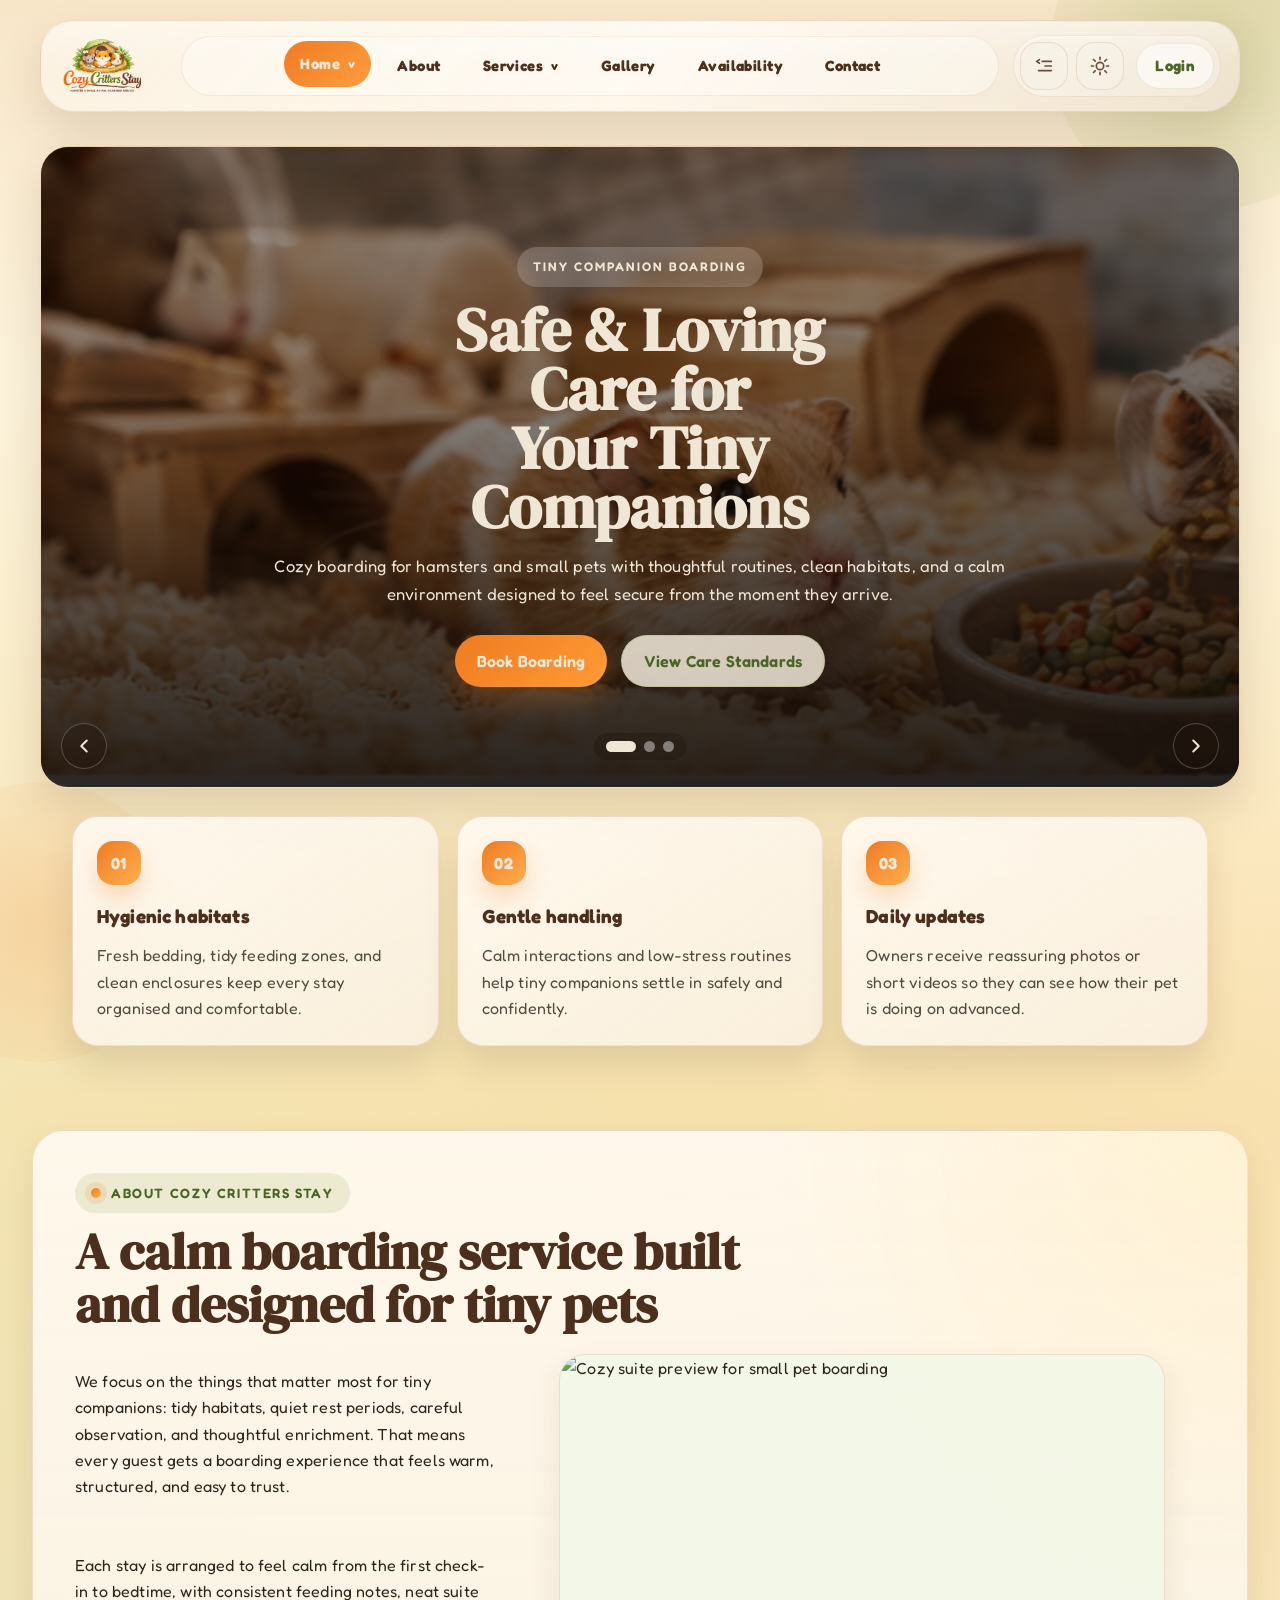
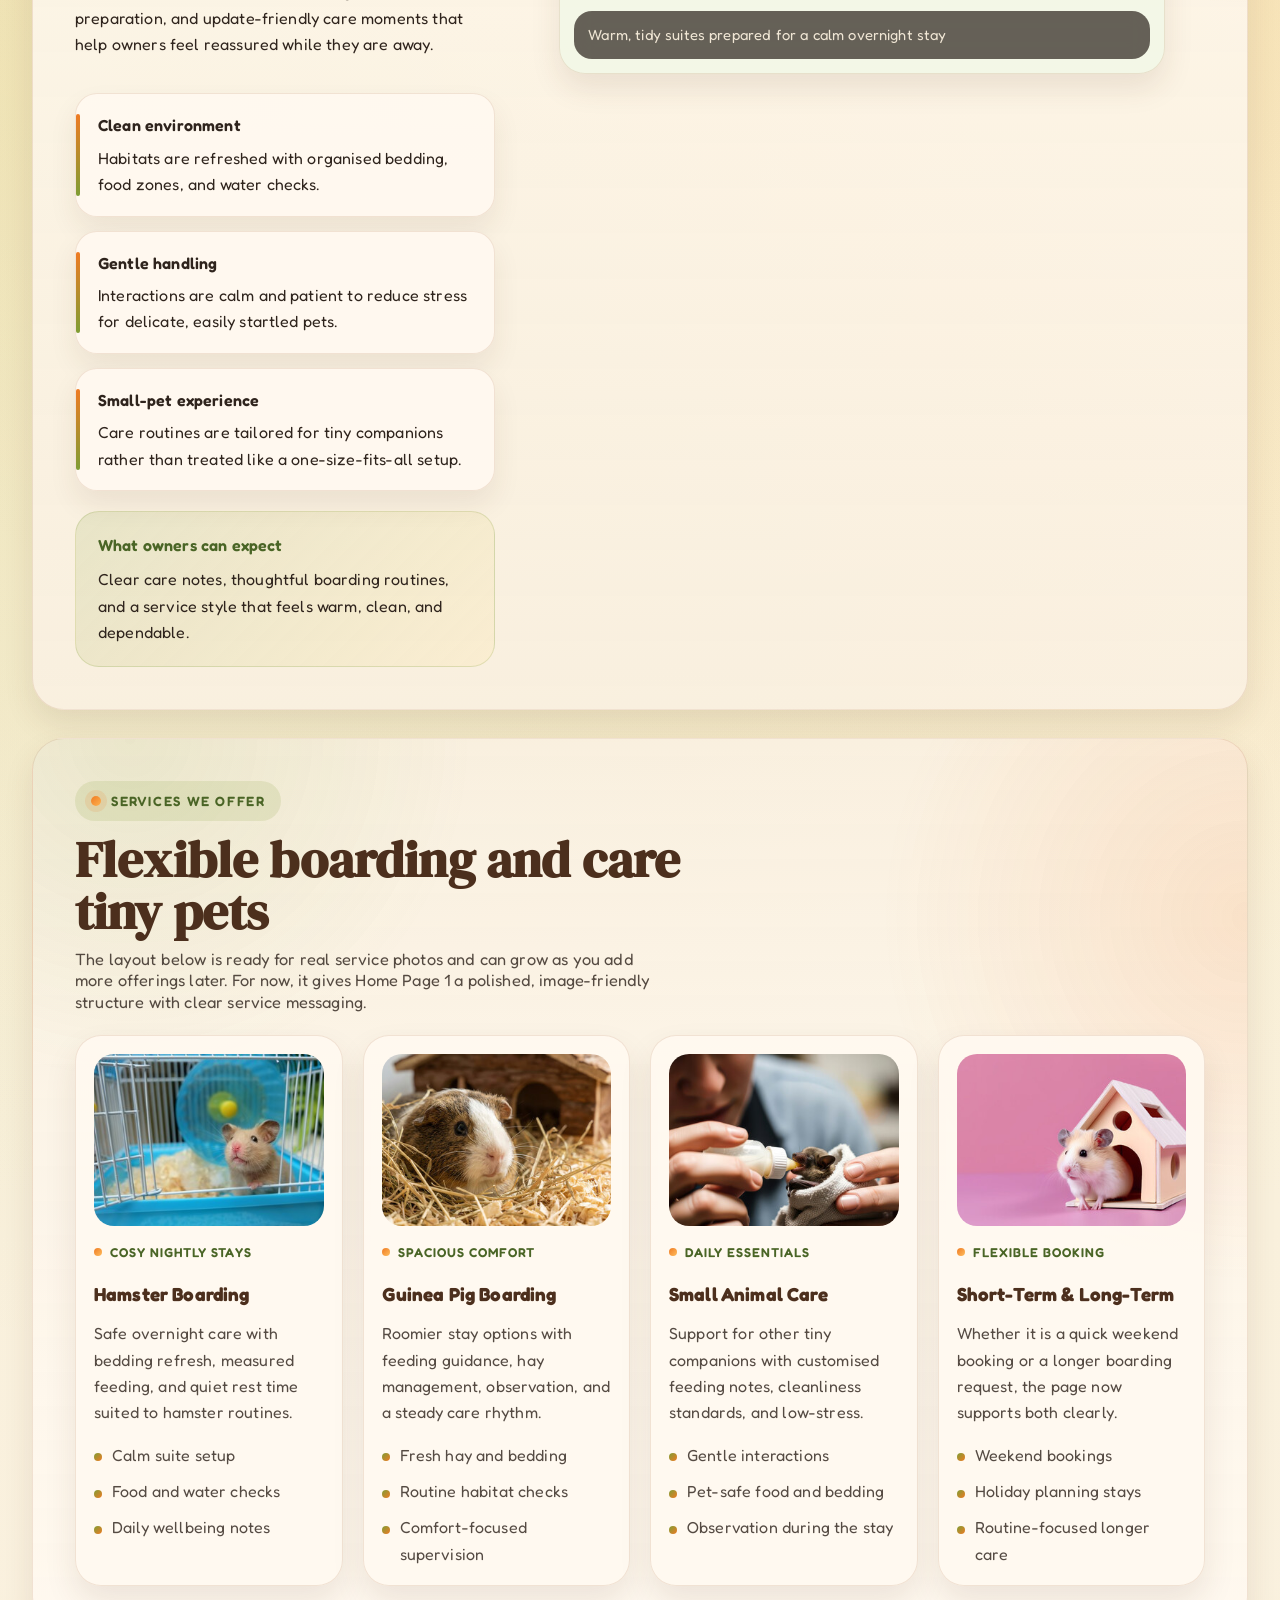
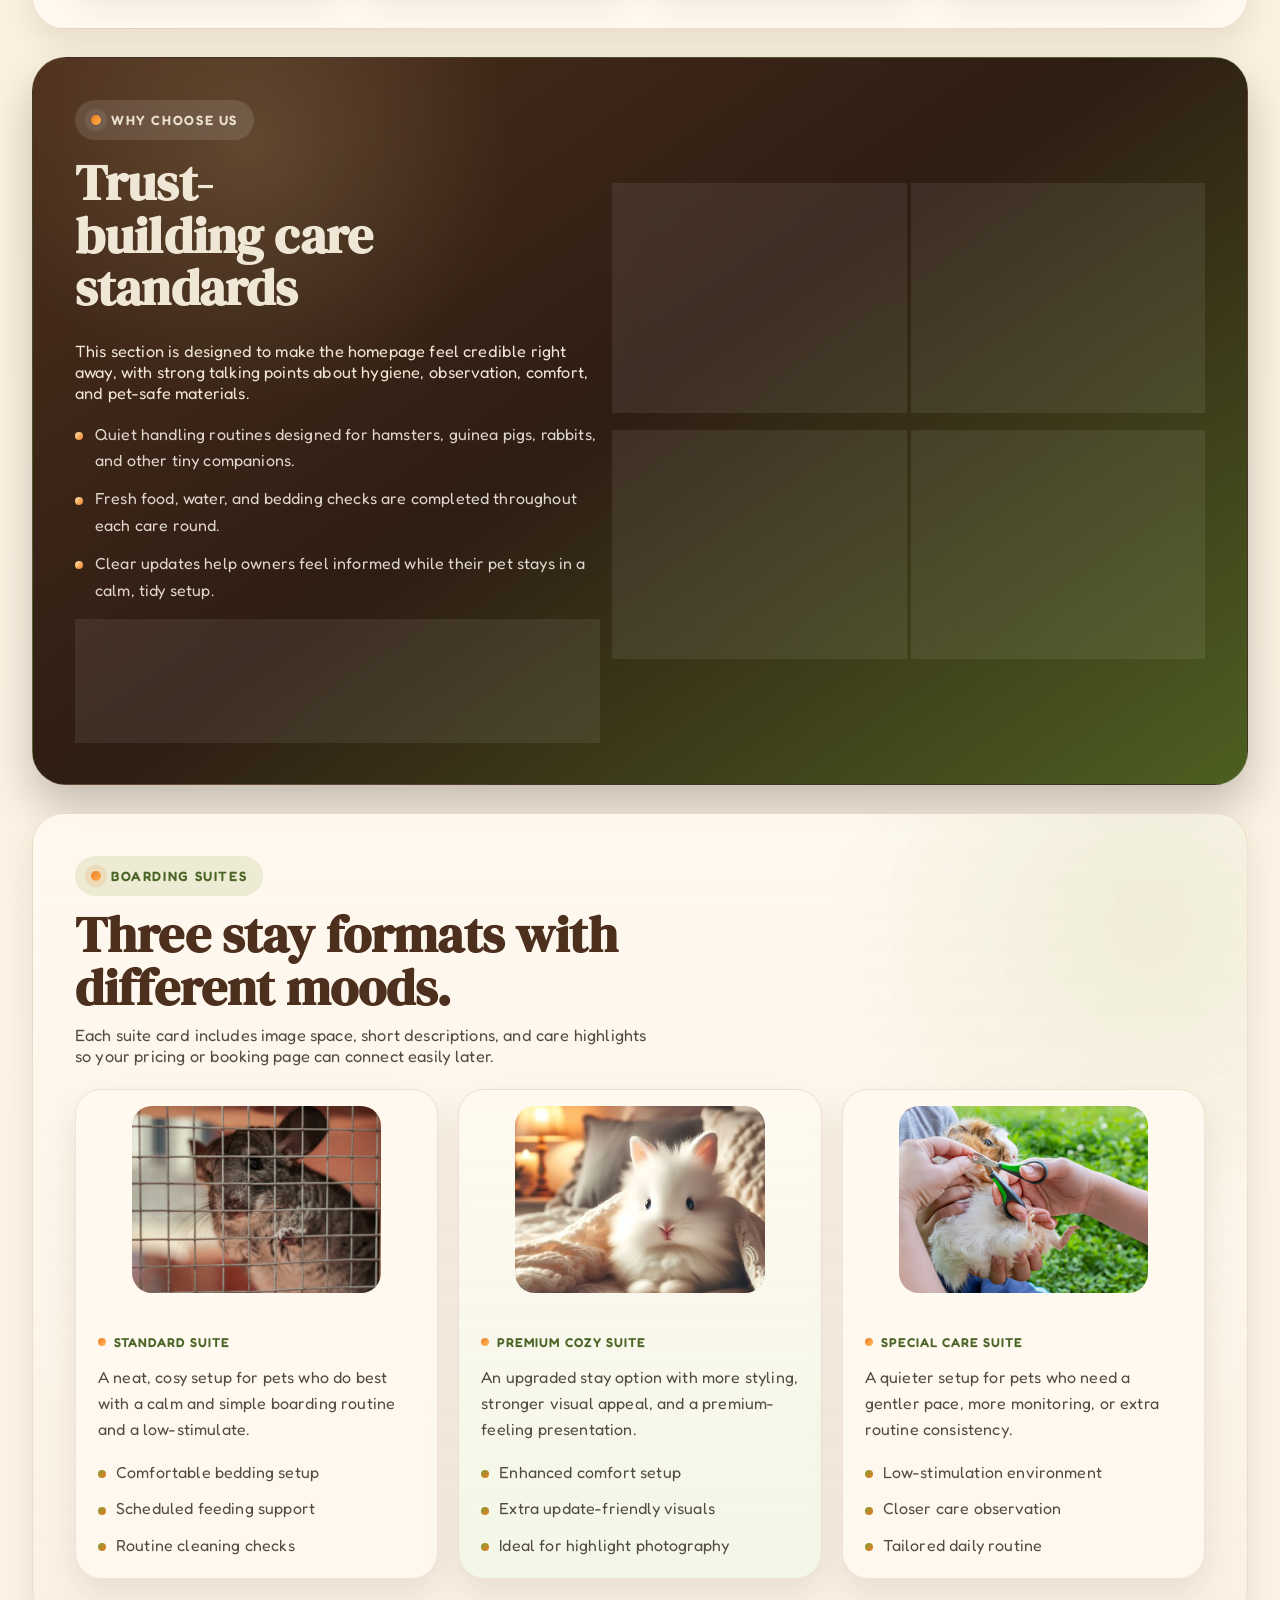
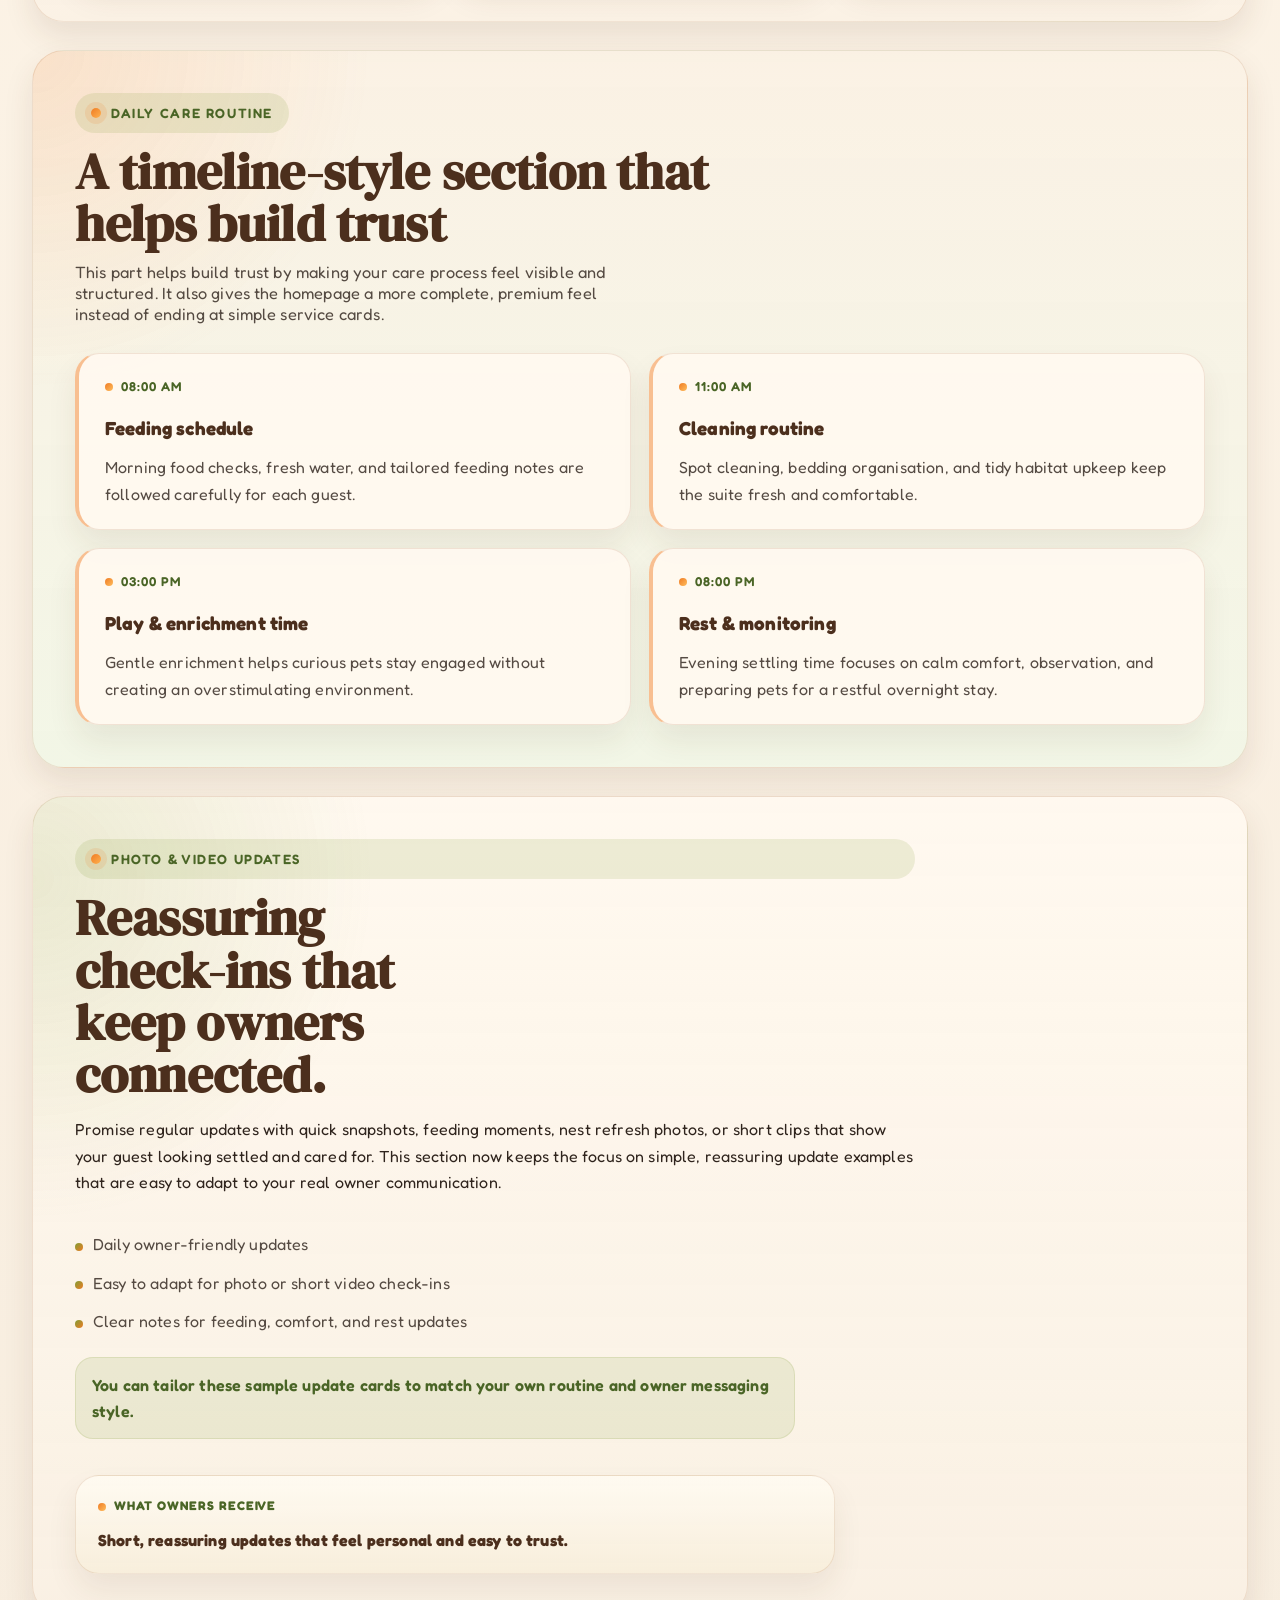
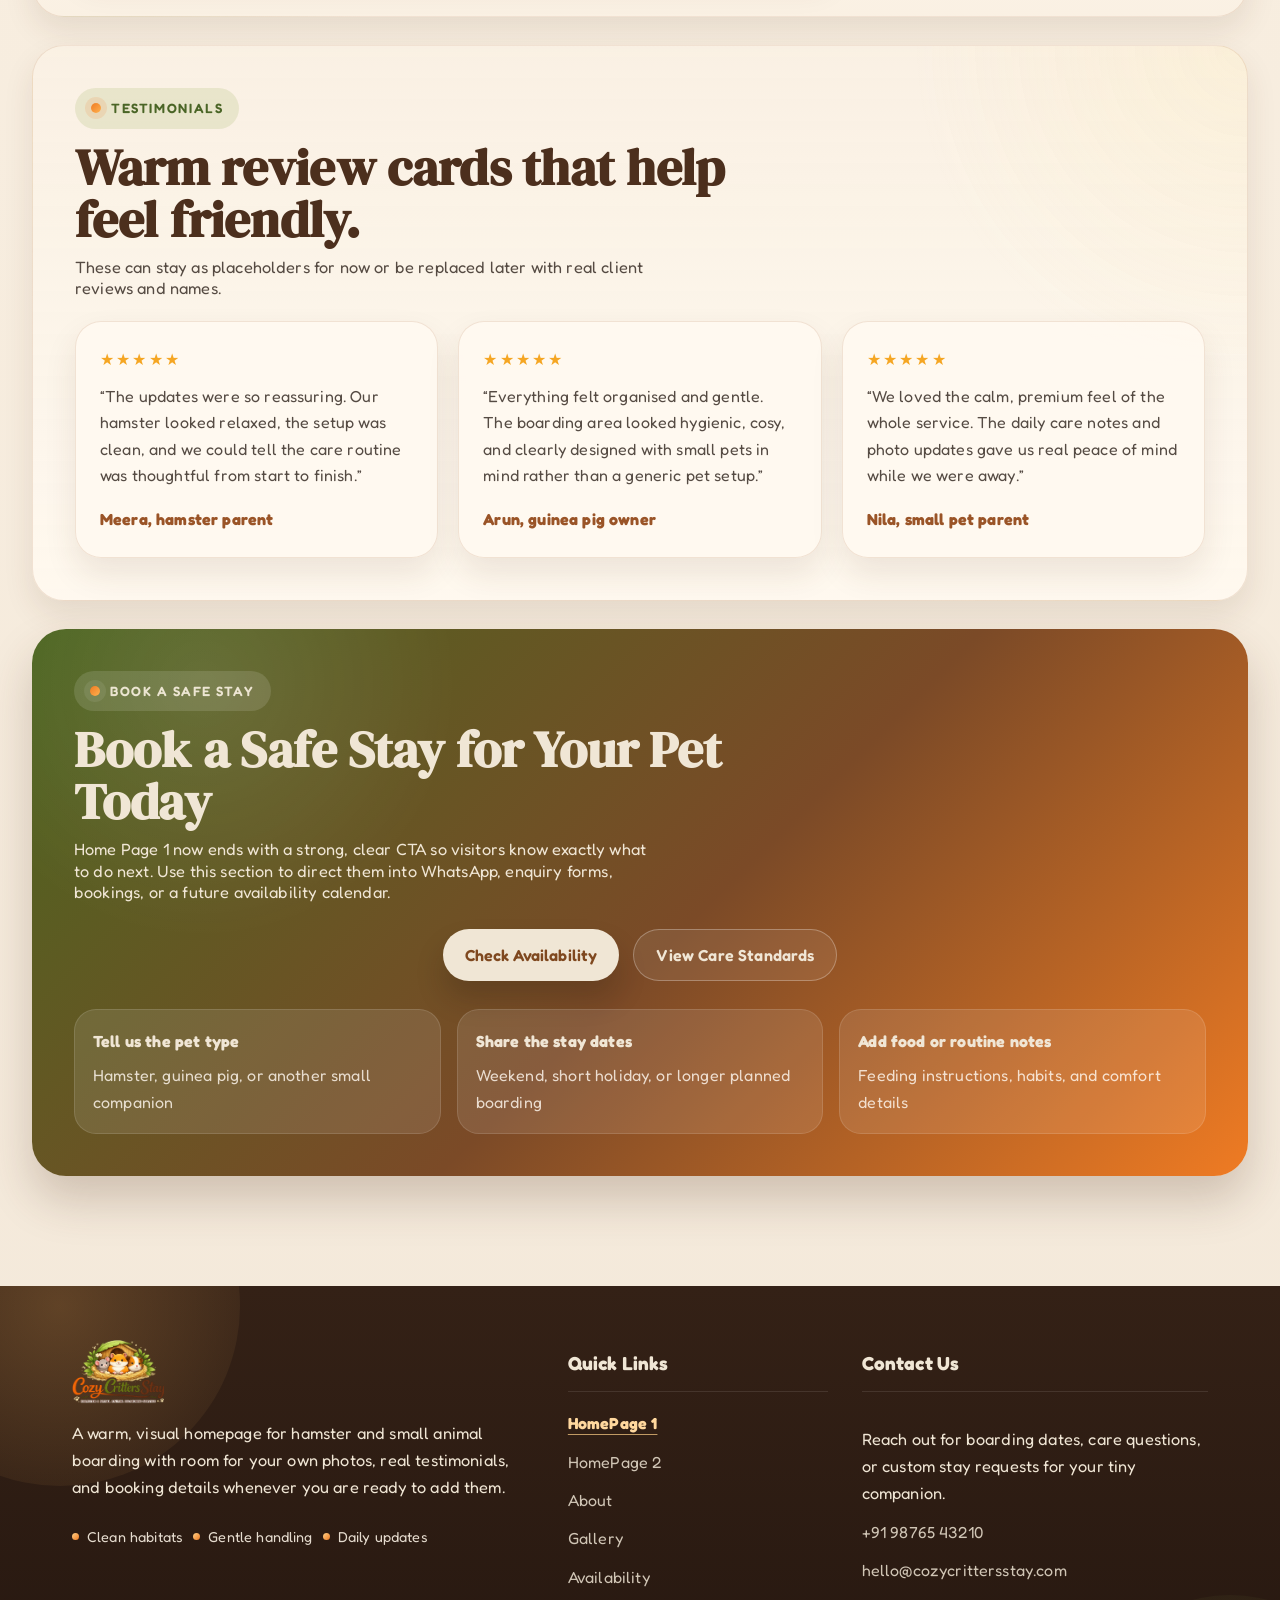
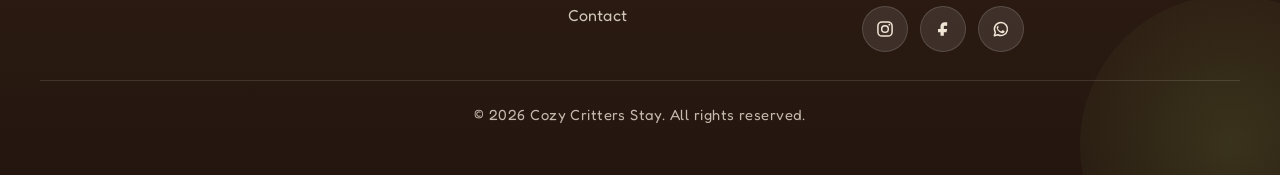
==== commit 29086dce: "Add files via upload" ====
--- a/index.html
+++ b/index.html
@@ -11,7 +11,7 @@
   <link rel="preconnect" href="https://fonts.googleapis.com">
   <link rel="preconnect" href="https://fonts.gstatic.com" crossorigin>
   <link
-    href="https://fonts.googleapis.com/css2?family=Fredoka:wght@400;500;600&family=DM+Serif+Display:ital@0;1&display=swap"
+    href="https://fonts.googleapis.com/css2?family=Fredoka:wght@400;500;600;700&family=DM+Serif+Display:ital@0;1&display=swap"
     rel="stylesheet"
   >
   <script src="js/mode-bootstrap.js"></script>
--- a/css/style.css
+++ b/css/style.css
@@ -8527,6 +8527,33 @@
   background: rgba(255, 255, 255, 0.04);
 }
 
+:root[data-theme="dark"] body.contact-page {
+  background:
+    radial-gradient(circle at 12% 10%, rgba(239, 123, 35, 0.12), transparent 24%),
+    radial-gradient(circle at 86% 14%, rgba(127, 157, 52, 0.14), transparent 22%),
+    linear-gradient(180deg, #120f0c 0%, #17130f 52%, #090806 100%);
+}
+
+:root[data-theme="dark"] .contact-shell {
+  background:
+    radial-gradient(circle at 18% 0%, rgba(239, 123, 35, 0.12), transparent 20%),
+    radial-gradient(circle at 82% 12%, rgba(127, 157, 52, 0.12), transparent 20%),
+    linear-gradient(180deg, rgba(18, 14, 11, 0.98) 0%, rgba(13, 10, 8, 0.94) 46%, transparent 100%);
+}
+
+:root[data-theme="dark"] .contact-page .section-eyebrow:not(.section-eyebrow--light) {
+  background: rgba(255, 255, 255, 0.08);
+  color: #eaf3d5;
+}
+
+:root[data-theme="dark"] .contact-page .section-eyebrow:not(.section-eyebrow--light)::before {
+  box-shadow: 0 0 0 6px rgba(239, 123, 35, 0.12);
+}
+
+:root[data-theme="dark"] .contact-map-frame iframe {
+  filter: saturate(0.82) brightness(0.84) contrast(1.04);
+}
+
 .about-difference-band {
   overflow: hidden;
   padding: clamp(30px, 4vw, 44px);
@@ -12307,6 +12334,17 @@
   background: rgba(127, 157, 52, 0.16);
   border-color: rgba(216, 238, 154, 0.12);
   color: #eef7d7;
+}
+
+:root[data-theme="dark"] .suite-match-card__index {
+  background:
+    linear-gradient(
+      135deg,
+      color-mix(in srgb, var(--suite-match-accent) 74%, #2a1a10),
+      color-mix(in srgb, var(--suite-match-accent) 48%, #120b07)
+    );
+  color: #fff8ef;
+  box-shadow: 0 12px 24px rgba(0, 0, 0, 0.22);
 }
 
 :root[data-theme="dark"] .suite-spotlight-card,
@@ -13623,6 +13661,12 @@
   color: #eef7d7;
 }
 
+:root[data-theme="dark"] .boarding-overview__metric strong {
+  background: linear-gradient(135deg, var(--apricot), #b96019);
+  color: #fffaf2;
+  box-shadow: 0 14px 26px rgba(239, 123, 35, 0.22);
+}
+
 @media (max-width: 1180px) {
   .boarding-page-banner,
   .boarding-overview__layout,
@@ -13925,6 +13969,10 @@
   object-fit: cover;
 }
 
+.daily-care-rhythm__visual img {
+  height: clamp(340px, 36vw, 500px);
+}
+
 .daily-care-rhythm__visual figcaption,
 .daily-care-cycle__snapshot figcaption,
 .daily-care-updates__visual figcaption,
@@ -14052,10 +14100,10 @@
   gap: 18px;
 }
 
-.daily-care-comfort__copy h2,
-.daily-care-comfort__copy p,
-.feeding-cleaning-standards__copy h2,
-.feeding-cleaning-standards__copy p,
+.daily-care-comfort__copy > h2,
+.daily-care-comfort__copy > p,
+.feeding-cleaning-standards__copy > h2,
+.feeding-cleaning-standards__copy > p,
 .feeding-cleaning-standards__list li {
   color: #fff7ee;
 }
@@ -14245,6 +14293,7 @@
 :root[data-theme="dark"] .daily-care-cycle__snapshot,
 :root[data-theme="dark"] .daily-care-cycle__step,
 :root[data-theme="dark"] .daily-care-updates__shell,
+:root[data-theme="dark"] .daily-care-updates__visual,
 :root[data-theme="dark"] .feeding-cleaning-foundation__copy,
 :root[data-theme="dark"] .feeding-cleaning-foundation__visual,
 :root[data-theme="dark"] .feeding-cleaning-plan__shell,
@@ -14264,6 +14313,7 @@
 :root[data-theme="dark"] .daily-care-cycle__snapshot,
 :root[data-theme="dark"] .daily-care-cycle__step,
 :root[data-theme="dark"] .daily-care-updates__shell,
+:root[data-theme="dark"] .daily-care-updates__visual,
 :root[data-theme="dark"] .feeding-cleaning-foundation__copy,
 :root[data-theme="dark"] .feeding-cleaning-foundation__visual,
 :root[data-theme="dark"] .feeding-cleaning-plan__visual,
@@ -14290,6 +14340,13 @@
 :root[data-theme="dark"] .daily-care-page .section-eyebrow:not(.section-eyebrow--light)::before,
 :root[data-theme="dark"] .feeding-cleaning-page .section-eyebrow:not(.section-eyebrow--light)::before {
   box-shadow: 0 0 0 6px rgba(239, 123, 35, 0.12);
+}
+
+:root[data-theme="dark"] .daily-care-cycle__step span,
+:root[data-theme="dark"] .feeding-cleaning-plan__card span {
+  background: linear-gradient(135deg, var(--apricot), #b96019);
+  color: #fff8ef;
+  box-shadow: 0 12px 24px rgba(239, 123, 35, 0.22);
 }
 
 :root[data-theme="dark"] .daily-care-rhythm__copy h2,
@@ -14323,7 +14380,25 @@
 :root[data-theme="dark"] .feeding-cleaning-plan__card p,
 :root[data-theme="dark"] .feeding-cleaning-pack__content p,
 :root[data-theme="dark"] .feeding-cleaning-pack__check p {
-  color: rgba(255, 245, 232, 0.76);
+  color: rgba(255, 248, 239, 0.92);
+}
+
+:root[data-theme="dark"] .daily-care-rhythm__visual figcaption,
+:root[data-theme="dark"] .daily-care-cycle__snapshot figcaption,
+:root[data-theme="dark"] .daily-care-updates__visual figcaption,
+:root[data-theme="dark"] .feeding-cleaning-foundation__visual figcaption {
+  background: linear-gradient(180deg, rgba(30, 24, 19, 0.98), rgba(18, 14, 11, 0.94));
+  border-top: 1px solid rgba(255, 235, 208, 0.1);
+}
+
+:root[data-theme="dark"] body.daily-care-page .daily-care-rhythm__visual figcaption {
+  background: linear-gradient(180deg, rgba(28, 22, 17, 0.99), rgba(14, 11, 9, 0.97)) !important;
+  color: #fff8ef !important;
+  text-shadow: 0 1px 0 rgba(0, 0, 0, 0.18);
+}
+
+:root[data-theme="dark"] body.daily-care-page .daily-care-rhythm__facts span {
+  color: #fff8ef !important;
 }
 
 :root[data-theme="dark"] .daily-care-comfort,
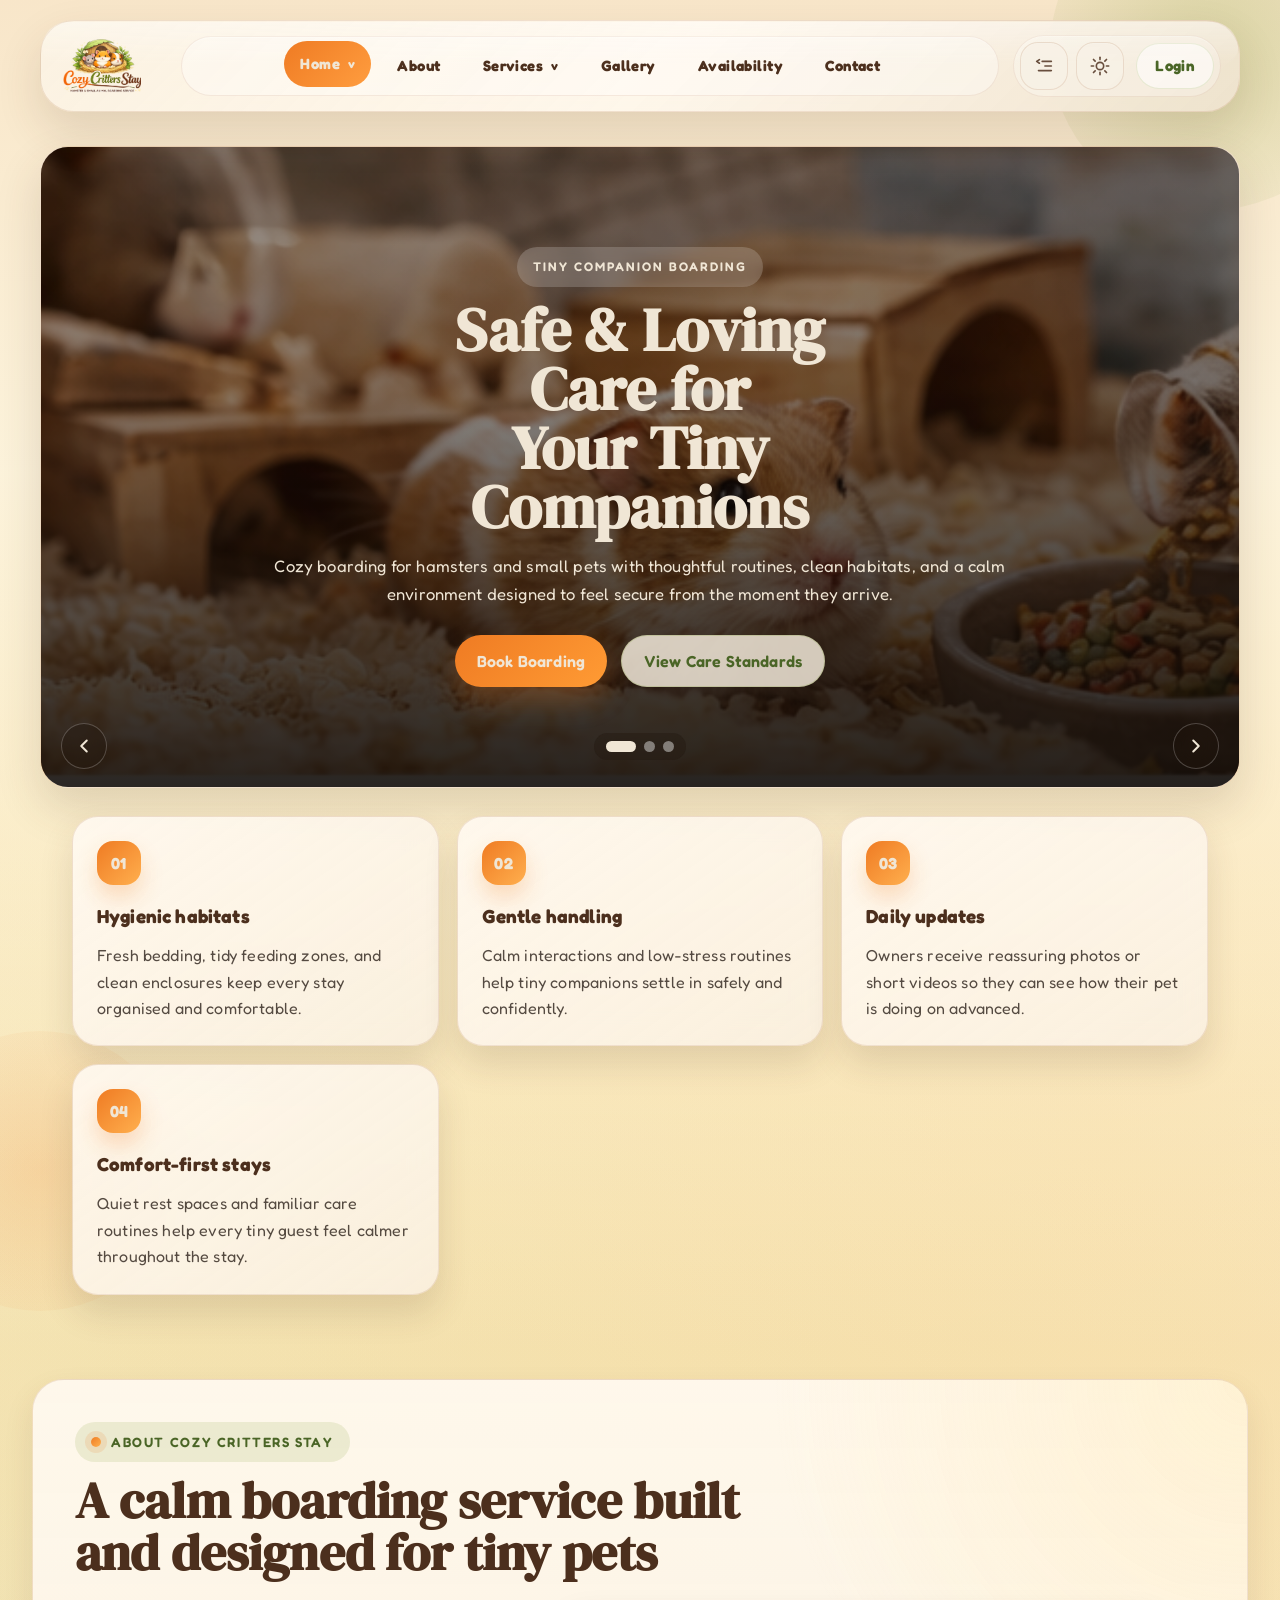
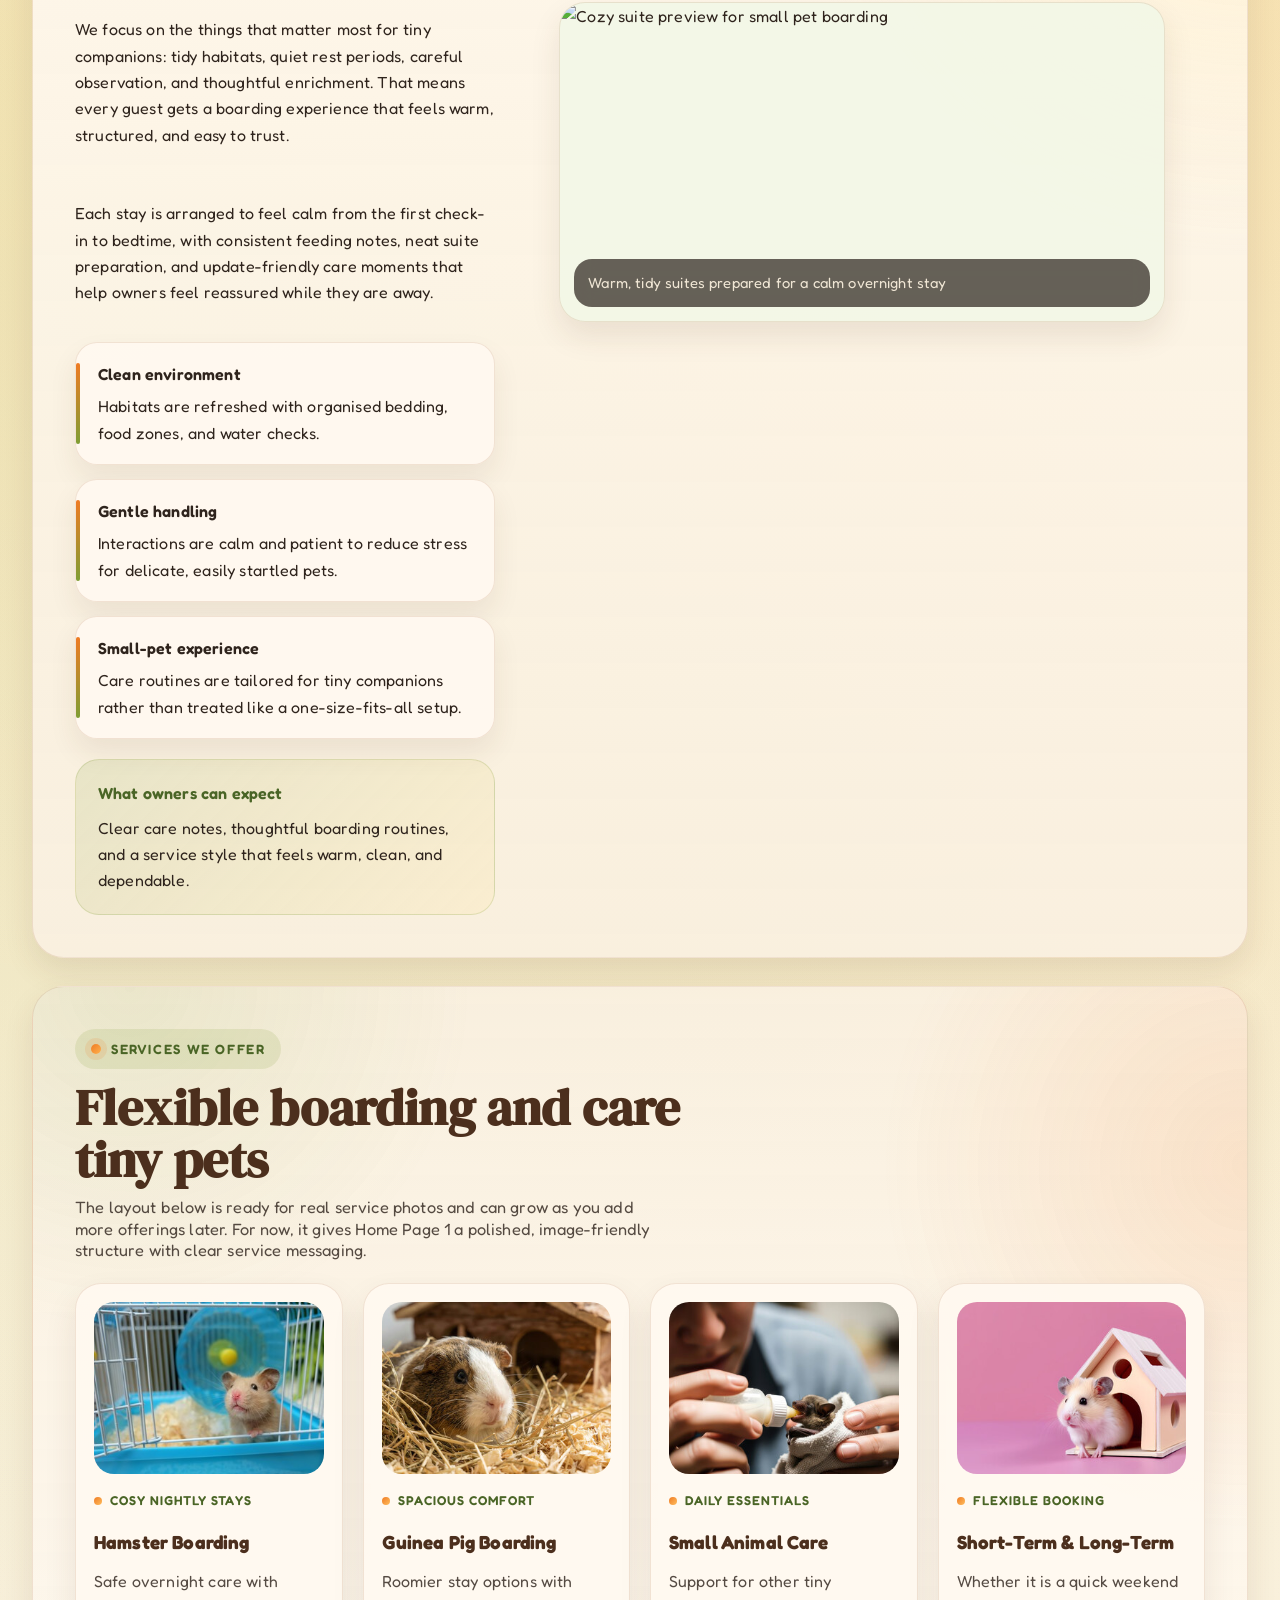
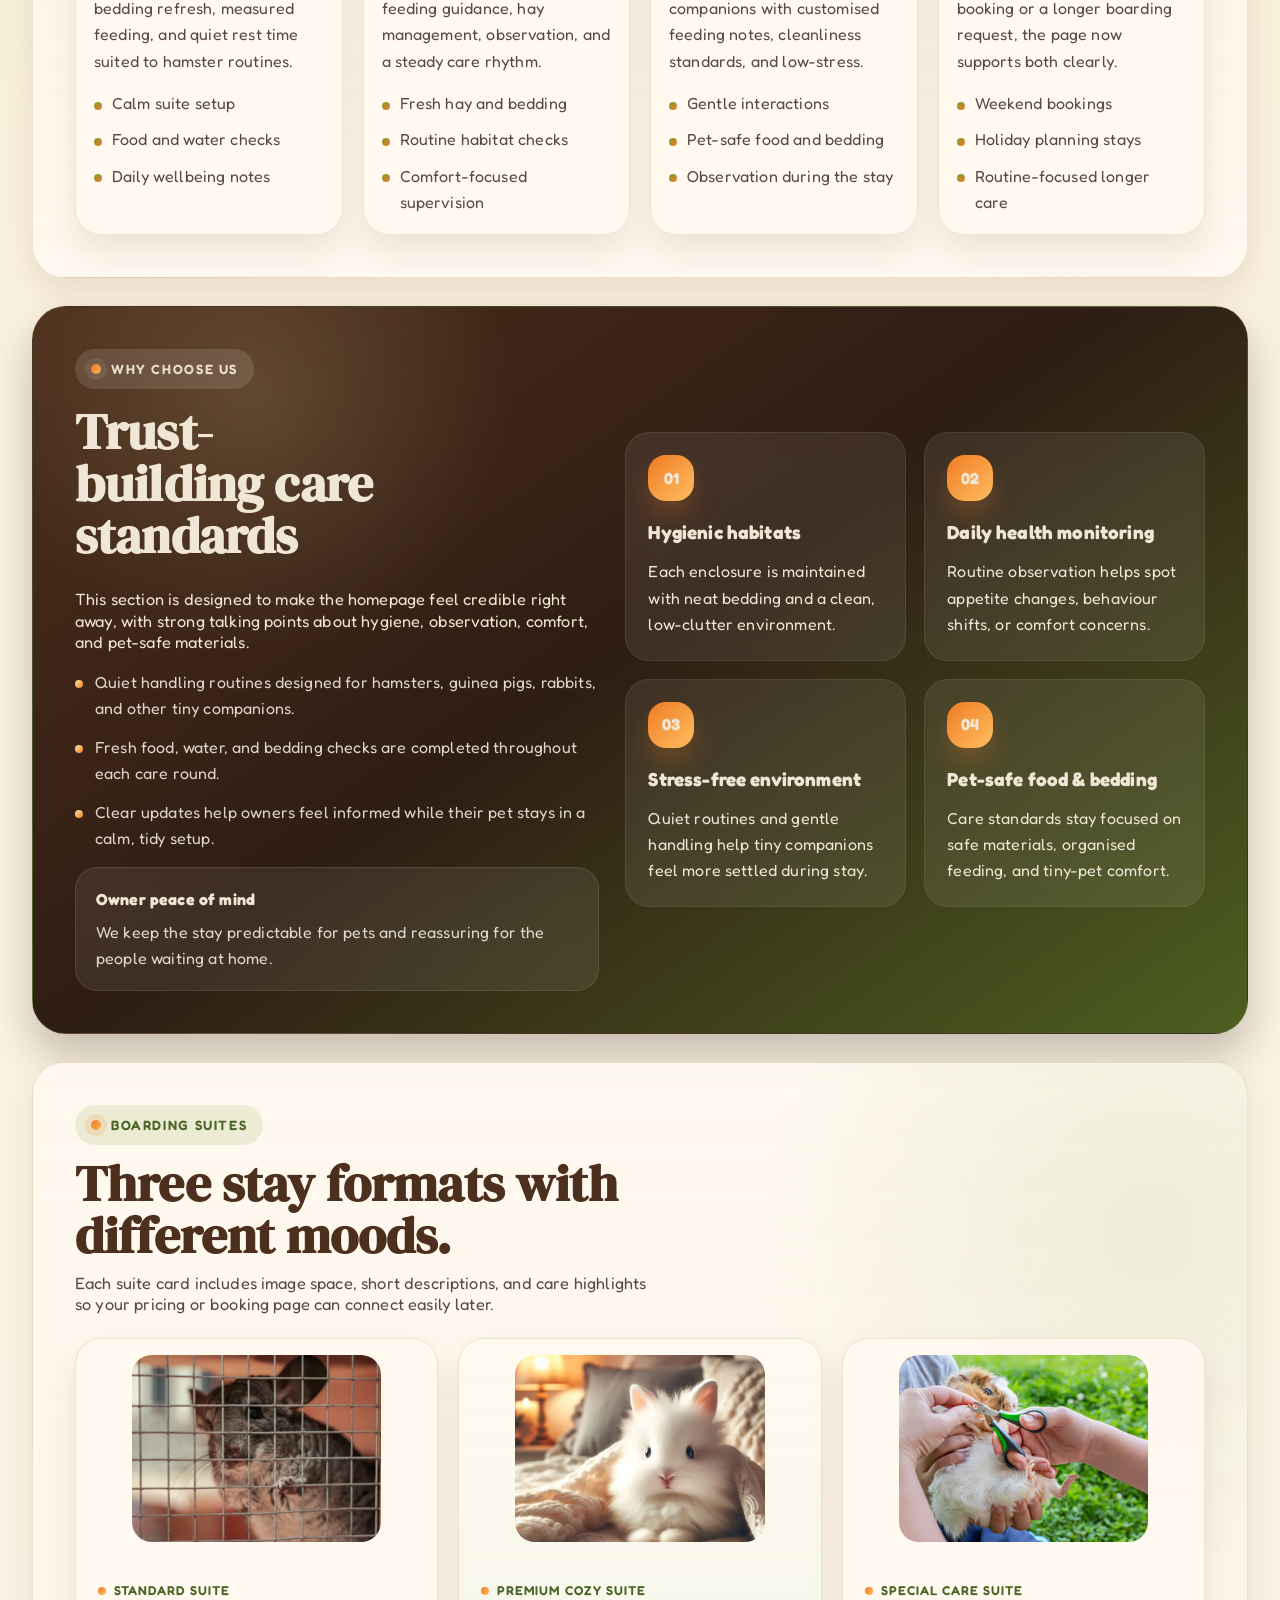
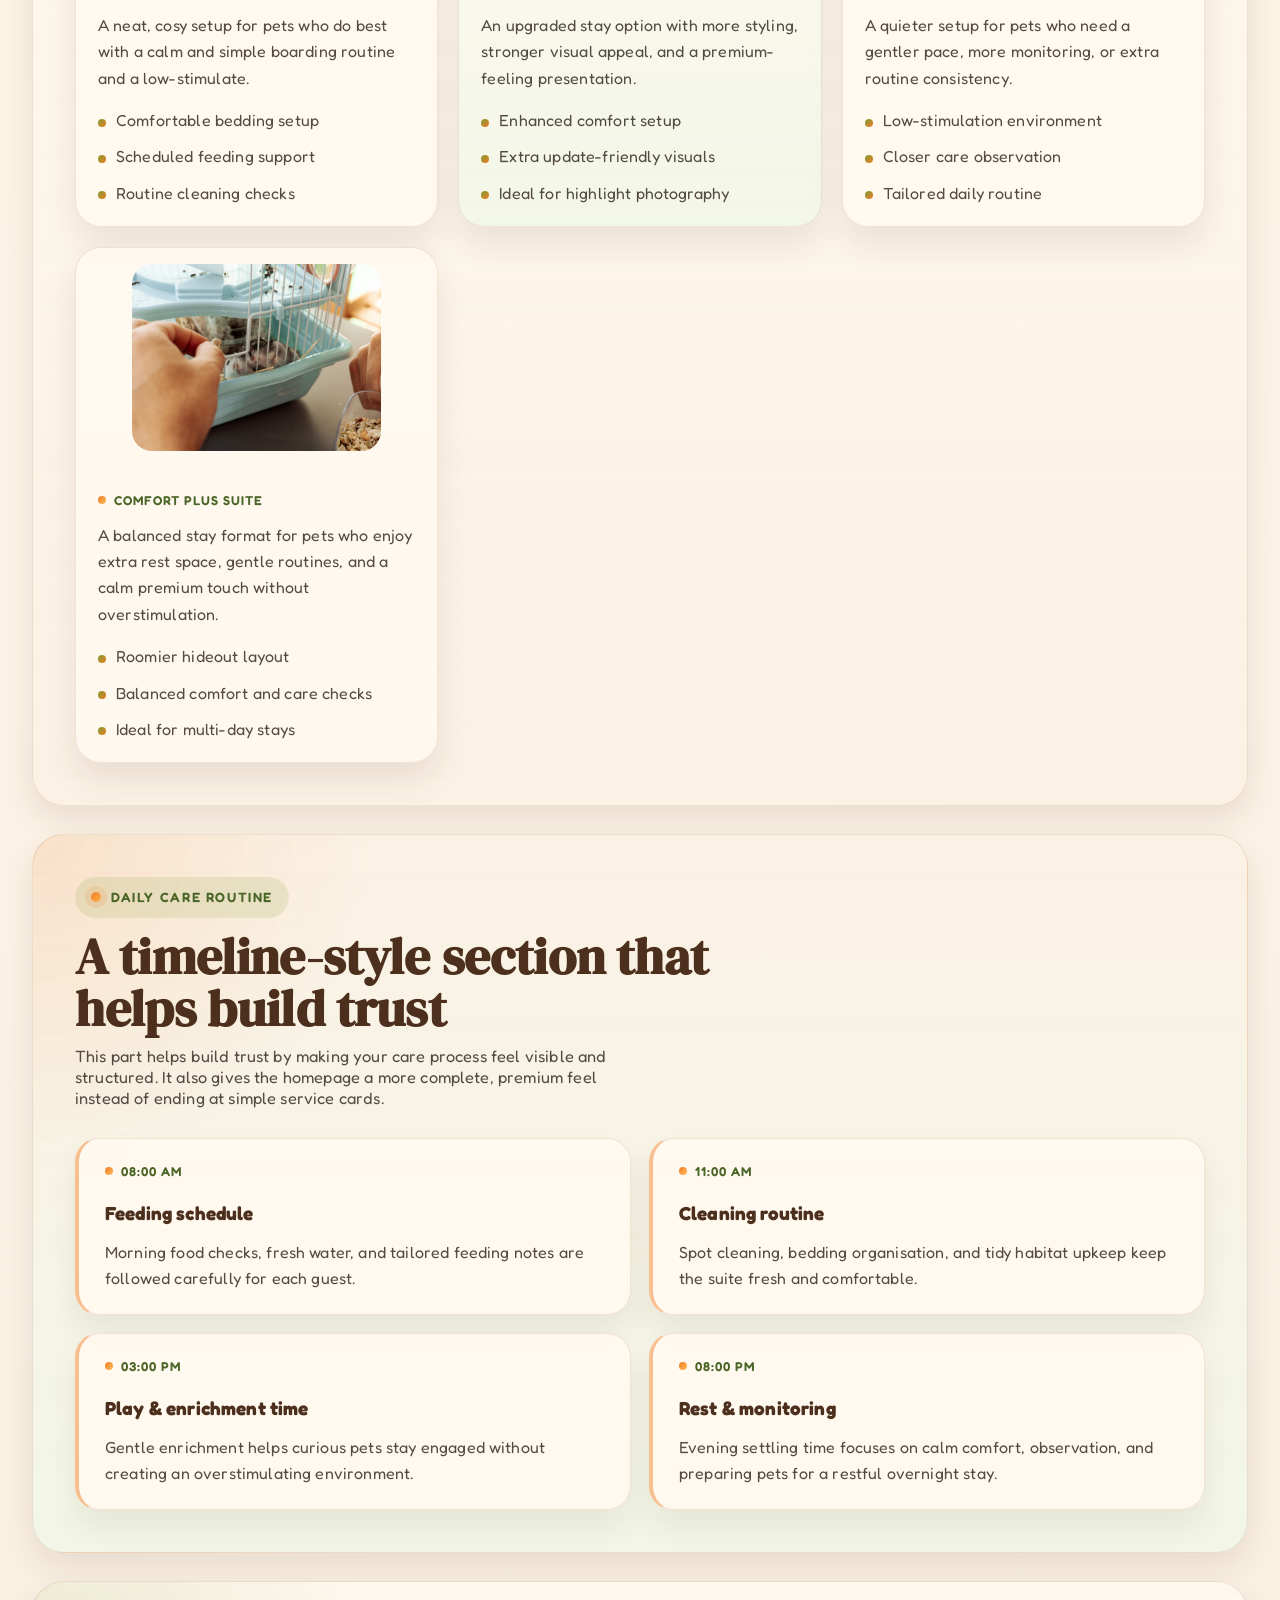
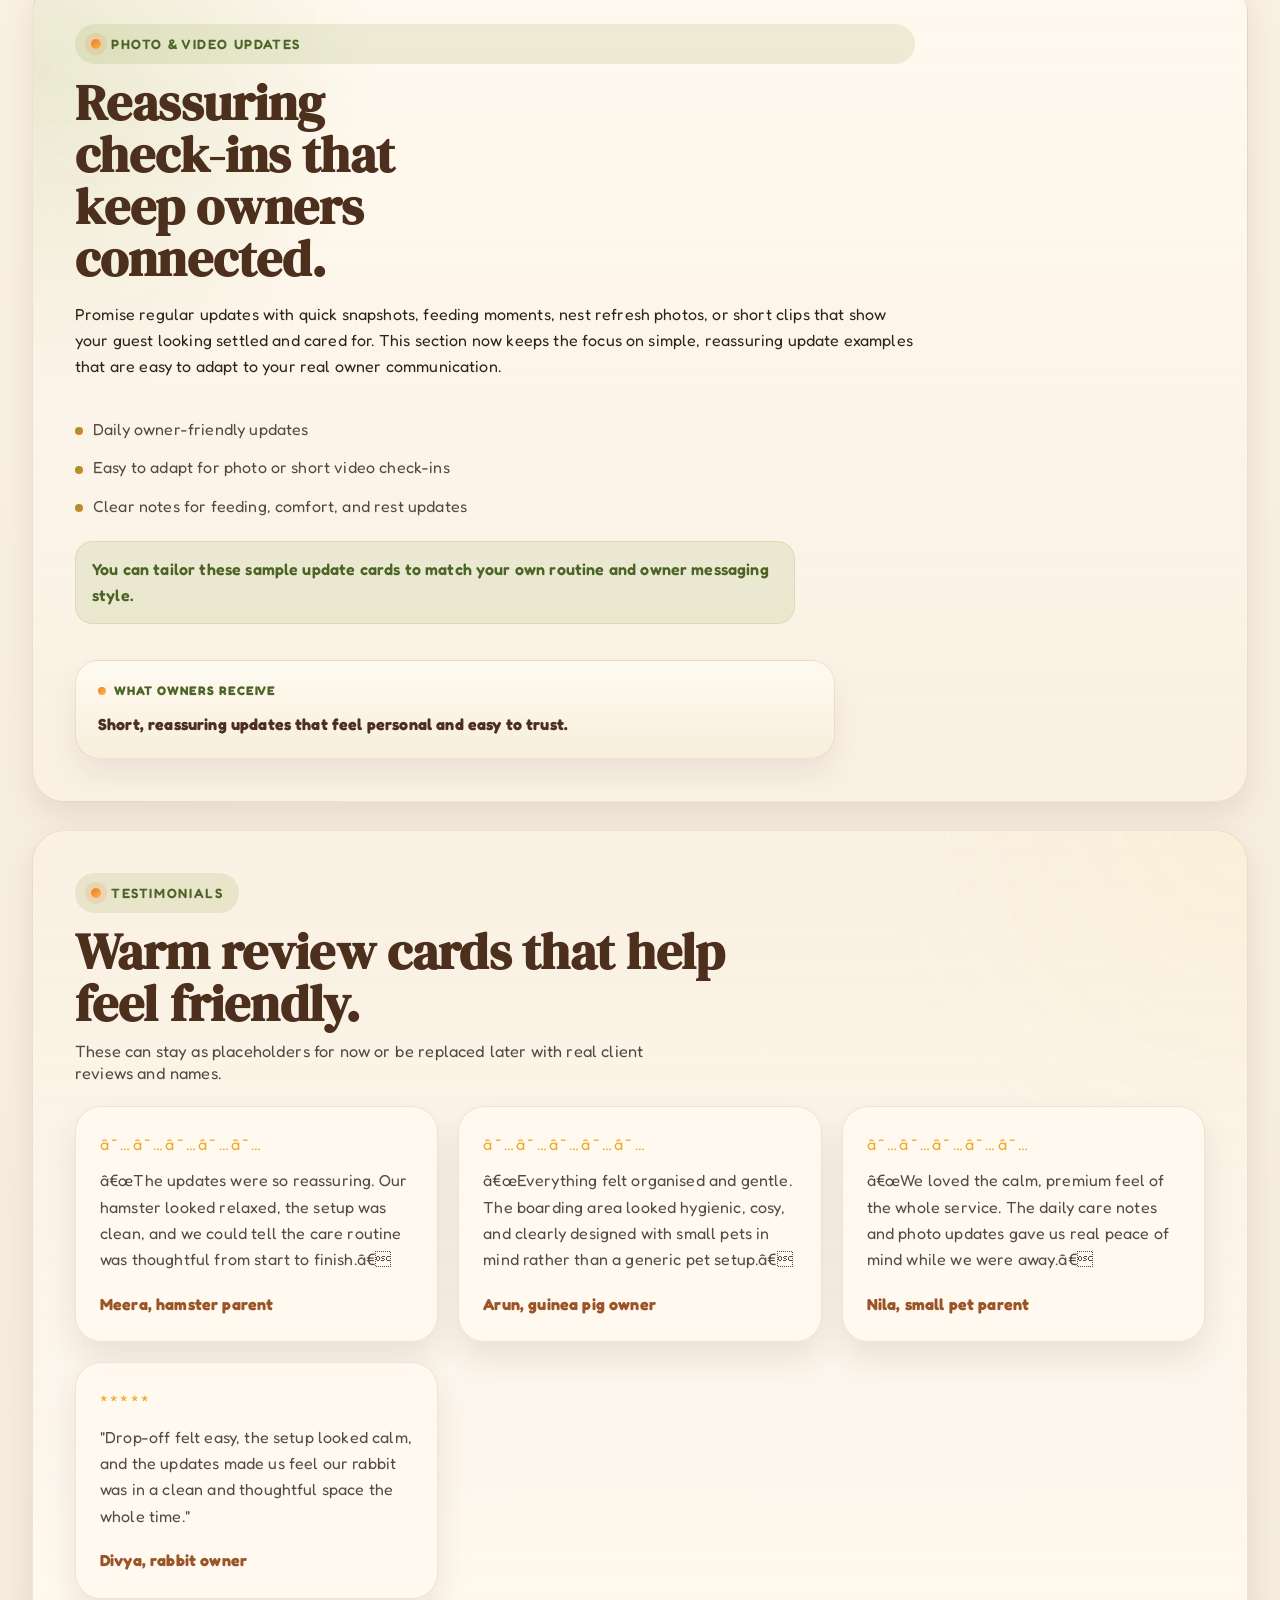
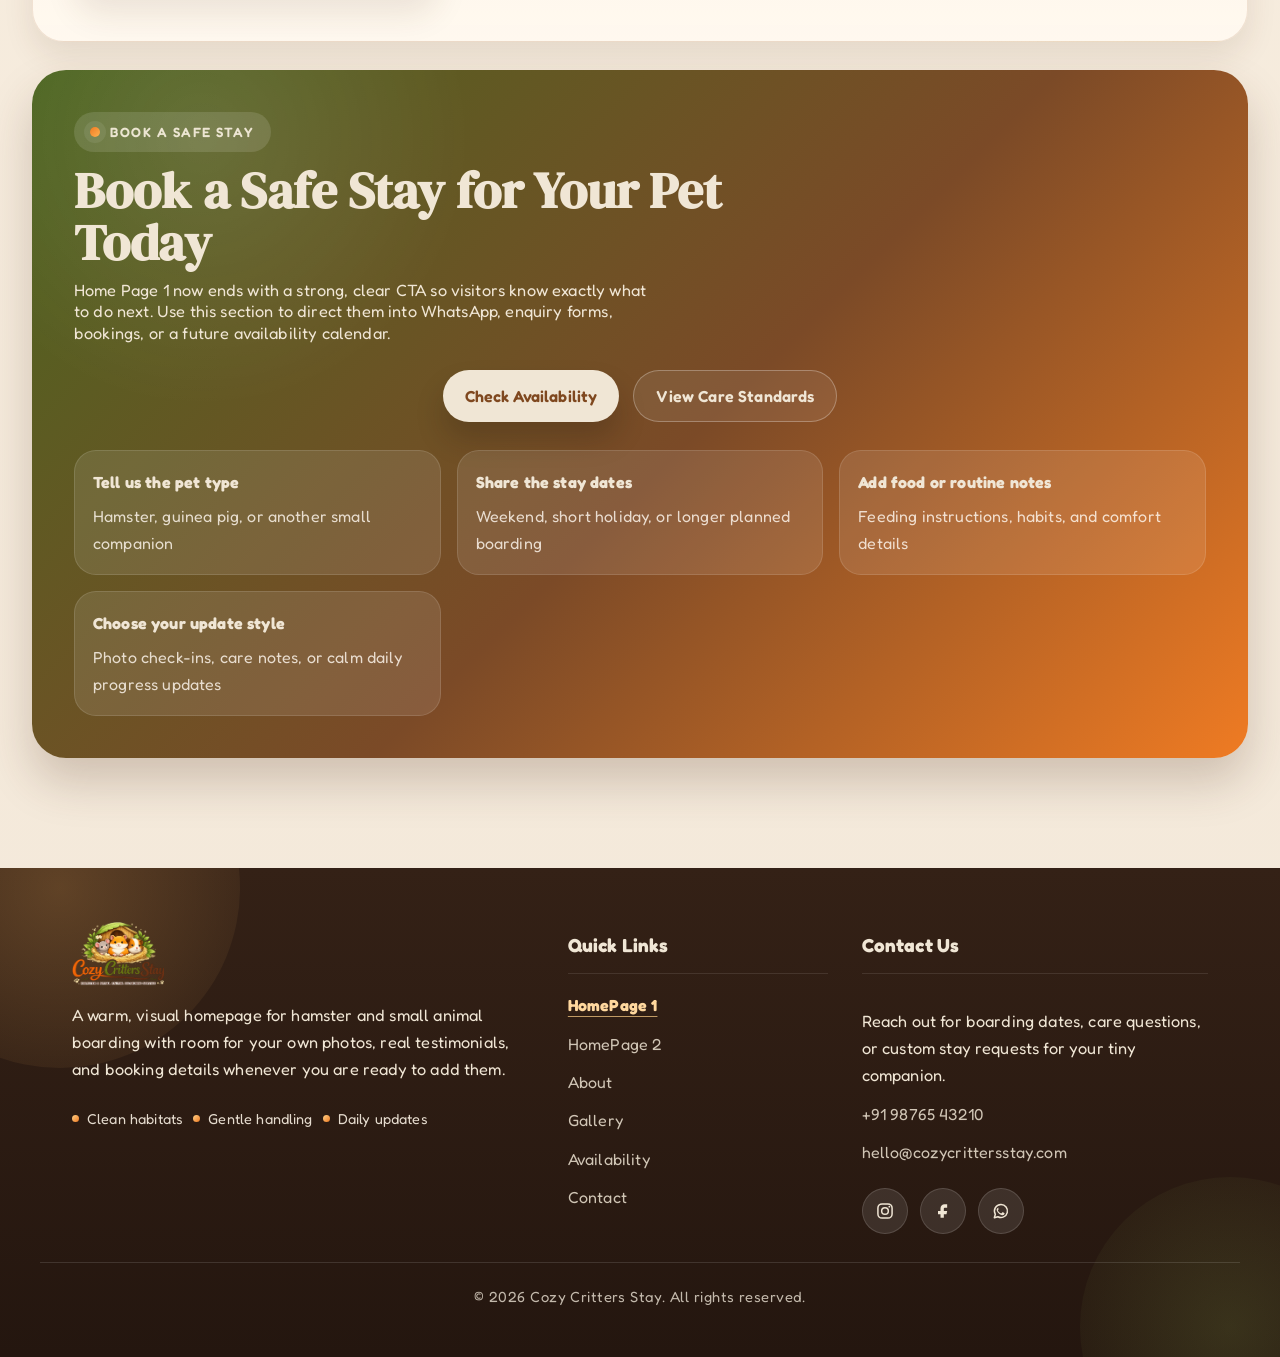
==== commit 580584e3: "Add files via upload" ====
--- a/index.html
+++ b/index.html
@@ -1,646 +1,681 @@
-<!DOCTYPE html>
-<html lang="en" dir="ltr">
-<head>
-  <meta charset="UTF-8">
-  <meta name="viewport" content="width=device-width, initial-scale=1.0">
-  <title>Cozy Critters Stay | Hamster &amp; Small Animal Boarding Service</title>
-  <meta
-    name="description"
-    content="Cozy Critters Stay offers warm, safe, and gentle boarding for hamsters and small animals."
-  >
-  <link rel="preconnect" href="https://fonts.googleapis.com">
-  <link rel="preconnect" href="https://fonts.gstatic.com" crossorigin>
-  <link
-    href="https://fonts.googleapis.com/css2?family=Fredoka:wght@400;500;600;700&family=DM+Serif+Display:ital@0;1&display=swap"
-    rel="stylesheet"
-  >
-  <script src="js/mode-bootstrap.js"></script>
-  <link rel="stylesheet" href="css/style.css">
-  <link rel="icon" type="image/png" href="image/logo.png">
-  <link rel="apple-touch-icon" href="image/logo.png">
-</head>
-<body>
-  <header class="hero-shell" id="home">
-    <nav class="navbar">
-      <a class="brand" href="index.html" aria-label="Cozy Critters Stay home">
-        <span class="brand-mark">
-          <img src="image/logo.png" alt="Cozy Critters Stay logo">
-        </span>
-        <span class="brand-copy">
-      
-      
-        </span>
-      </a>
-
-      <input type="checkbox" id="menu-toggle" class="menu-toggle">
-      <label for="menu-toggle" class="menu-button" aria-label="Open navigation menu">
-        <span></span>
-        <span></span>
-        <span></span>
-      </label>
-
-      <div class="nav-links">
-        <div class="nav-main">
-          <details class="nav-dropdown nav-dropdown--active">
-            <summary>Home</summary>
-            <div class="dropdown-menu">
-              <a href="index.html" class="active" aria-current="page">HomePage 1</a>
-              <a href="home-2.html">HomePage 2</a>
-            </div>
-          </details>
-          <a href="about.html">About</a>
-
-          <details class="nav-dropdown">
-            <summary>Services</summary>
-            <div class="dropdown-menu">
-              <a href="suites.html">Suites</a>
-              <a href="boarding-services.html#boarding-services">Boarding Services</a>
-              <a href="daily-care.html">Daily Care</a>
-              <a href="feeding-cleaning.html">Feeding &amp; Cleaning</a>
-            </div>
-          </details>
-
-          
-          <a href="gallery.html">Gallery</a>
-          <a href="avalabilty.html">Availability</a>
-          <a href="contact.html">Contact</a>
-        </div>
-
-        <div class="nav-tools">
-          <div class="nav-preferences" aria-label="Display settings">
-            <button class="nav-mode-button" type="button" data-mode-toggle="dir" aria-pressed="false">
-              <span class="nav-mode-icon nav-mode-icon--default" aria-hidden="true">
-                <svg viewBox="0 0 24 24" focusable="false">
-                  <path d="M4 7h10"></path>
-                  <path d="M4 12h7"></path>
-                  <path d="M4 17h14"></path>
-                  <path d="M17 5l3 2-3 2"></path>
-                </svg>
-              </span>
-              <span class="nav-mode-icon nav-mode-icon--active" aria-hidden="true">
-                <svg viewBox="0 0 24 24" focusable="false">
-                  <path d="M10 7h10"></path>
-                  <path d="M13 12h7"></path>
-                  <path d="M6 17h14"></path>
-                  <path d="M7 5L4 7l3 2"></path>
-                </svg>
-              </span>
-              <span class="sr-only nav-mode-value">LTR</span>
-            </button>
-            <button class="nav-mode-button" type="button" data-mode-toggle="theme" aria-pressed="false">
-              <span class="nav-mode-icon nav-mode-icon--default" aria-hidden="true">
-                <svg viewBox="0 0 24 24" focusable="false">
-                  <circle cx="12" cy="12" r="4"></circle>
-                  <path d="M12 2.5v2.5"></path>
-                  <path d="M12 19v2.5"></path>
-                  <path d="M4.9 4.9l1.8 1.8"></path>
-                  <path d="M17.3 17.3l1.8 1.8"></path>
-                  <path d="M2.5 12H5"></path>
-                  <path d="M19 12h2.5"></path>
-                  <path d="M4.9 19.1l1.8-1.8"></path>
-                  <path d="M17.3 6.7l1.8-1.8"></path>
-                </svg>
-              </span>
-              <span class="nav-mode-icon nav-mode-icon--active" aria-hidden="true">
-                <svg viewBox="0 0 24 24" focusable="false">
-                  <path fill="currentColor" stroke="none" d="M18 15.2A7.2 7.2 0 0 1 8.8 6a7.9 7.9 0 1 0 9.2 9.2Z"></path>
-                </svg>
-              </span>
-              <span class="sr-only nav-mode-value">Light</span>
-            </button>
-          </div>
-          <div class="nav-cta">
-            <a class="nav-pill nav-login" href="login.html">Login</a>
-          </div>
-        </div>
-      </div>
-    </nav>
-
-    <section class="hero-slider" data-hero-slider aria-label="Featured boarding highlights">
-      <div class="hero-slider-track">
-        <article class="hero-slide is-active" data-hero-slide aria-hidden="false">
-          <img
-            class="hero-slide-image"
-            src="image/clean_banner_1 (1).png"
-            alt="Cozy hamster suite with warm bedding and a calm setup"
-          >
-          <div class="hero-slide-copy">
-            <p class="hero-slide-tag">Tiny Companion Boarding</p>
-            <h2>Safe &amp; Loving Care for Your Tiny Companions</h2>
-            <p>
-              Cozy boarding for hamsters and small pets with thoughtful routines,
-              clean habitats, and a calm environment designed to feel secure from
-              the moment they arrive.
-            </p>
-            <div class="hero-actions">
-              <a href="avalabilty.html" class="button primary">Book Boarding</a>
-              <a href="#about" class="button secondary">View Care Standards</a>
-            </div>
-          </div>
+<!DOCTYPE html>
+<html lang="en" dir="ltr">
+<head>
+  <meta charset="UTF-8">
+  <meta name="viewport" content="width=device-width, initial-scale=1.0">
+  <title>Cozy Critters Stay | Hamster &amp; Small Animal Boarding Service</title>
+  <meta
+    name="description"
+    content="Cozy Critters Stay offers warm, safe, and gentle boarding for hamsters and small animals."
+  >
+  <link rel="preconnect" href="https://fonts.googleapis.com">
+  <link rel="preconnect" href="https://fonts.gstatic.com" crossorigin>
+  <link
+    href="https://fonts.googleapis.com/css2?family=Fredoka:wght@400;500;600;700&family=DM+Serif+Display:ital@0;1&display=swap"
+    rel="stylesheet"
+  >
+  <script src="js/mode-bootstrap.js"></script>
+  <link rel="stylesheet" href="css/style.css">
+  <link rel="icon" type="image/png" href="image/logo.png">
+  <link rel="apple-touch-icon" href="image/logo.png">
+</head>
+<body>
+  <header class="hero-shell" id="home">
+    <nav class="navbar">
+      <a class="brand" href="index.html" aria-label="Cozy Critters Stay home">
+        <span class="brand-mark">
+          <img src="image/logo.png" alt="Cozy Critters Stay logo">
+        </span>
+        <span class="brand-copy">
+      
+      
+        </span>
+      </a>
+
+      <input type="checkbox" id="menu-toggle" class="menu-toggle">
+      <label for="menu-toggle" class="menu-button" aria-label="Open navigation menu">
+        <span></span>
+        <span></span>
+        <span></span>
+      </label>
+
+      <div class="nav-links">
+        <div class="nav-main">
+          <details class="nav-dropdown nav-dropdown--active">
+            <summary>Home</summary>
+            <div class="dropdown-menu">
+              <a href="index.html" class="active" aria-current="page">HomePage 1</a>
+              <a href="home-2.html">HomePage 2</a>
+            </div>
+          </details>
+          <a href="about.html">About</a>
+
+          <details class="nav-dropdown">
+            <summary>Services</summary>
+            <div class="dropdown-menu">
+              <a href="suites.html">Suites</a>
+              <a href="boarding-services.html#boarding-services">Boarding Services</a>
+              <a href="daily-care.html">Daily Care</a>
+              <a href="feeding-cleaning.html">Feeding &amp; Cleaning</a>
+            </div>
+          </details>
+
+          
+          <a href="gallery.html">Gallery</a>
+          <a href="avalabilty.html">Availability</a>
+          <a href="contact.html">Contact</a>
+        </div>
+
+        <div class="nav-tools">
+          <div class="nav-preferences" aria-label="Display settings">
+            <button class="nav-mode-button" type="button" data-mode-toggle="dir" aria-pressed="false">
+              <span class="nav-mode-icon nav-mode-icon--default" aria-hidden="true">
+                <svg viewBox="0 0 24 24" focusable="false">
+                  <path d="M4 7h10"></path>
+                  <path d="M4 12h7"></path>
+                  <path d="M4 17h14"></path>
+                  <path d="M17 5l3 2-3 2"></path>
+                </svg>
+              </span>
+              <span class="nav-mode-icon nav-mode-icon--active" aria-hidden="true">
+                <svg viewBox="0 0 24 24" focusable="false">
+                  <path d="M10 7h10"></path>
+                  <path d="M13 12h7"></path>
+                  <path d="M6 17h14"></path>
+                  <path d="M7 5L4 7l3 2"></path>
+                </svg>
+              </span>
+              <span class="sr-only nav-mode-value">LTR</span>
+            </button>
+            <button class="nav-mode-button" type="button" data-mode-toggle="theme" aria-pressed="false">
+              <span class="nav-mode-icon nav-mode-icon--default" aria-hidden="true">
+                <svg viewBox="0 0 24 24" focusable="false">
+                  <circle cx="12" cy="12" r="4"></circle>
+                  <path d="M12 2.5v2.5"></path>
+                  <path d="M12 19v2.5"></path>
+                  <path d="M4.9 4.9l1.8 1.8"></path>
+                  <path d="M17.3 17.3l1.8 1.8"></path>
+                  <path d="M2.5 12H5"></path>
+                  <path d="M19 12h2.5"></path>
+                  <path d="M4.9 19.1l1.8-1.8"></path>
+                  <path d="M17.3 6.7l1.8-1.8"></path>
+                </svg>
+              </span>
+              <span class="nav-mode-icon nav-mode-icon--active" aria-hidden="true">
+                <svg viewBox="0 0 24 24" focusable="false">
+                  <path fill="currentColor" stroke="none" d="M18 15.2A7.2 7.2 0 0 1 8.8 6a7.9 7.9 0 1 0 9.2 9.2Z"></path>
+                </svg>
+              </span>
+              <span class="sr-only nav-mode-value">Light</span>
+            </button>
+          </div>
+          <div class="nav-cta">
+            <a class="nav-pill nav-login" href="login.html">Login</a>
+          </div>
+        </div>
+      </div>
+    </nav>
+
+    <section class="hero-slider" data-hero-slider aria-label="Featured boarding highlights">
+      <div class="hero-slider-track">
+        <article class="hero-slide is-active" data-hero-slide aria-hidden="false">
+          <img
+            class="hero-slide-image"
+            src="image/clean_banner_1 (1).png"
+            alt="Cozy hamster suite with warm bedding and a calm setup"
+          >
+          <div class="hero-slide-copy">
+            <p class="hero-slide-tag">Tiny Companion Boarding</p>
+            <h2>Safe &amp; Loving Care for Your Tiny Companions</h2>
+            <p>
+              Cozy boarding for hamsters and small pets with thoughtful routines,
+              clean habitats, and a calm environment designed to feel secure from
+              the moment they arrive.
+            </p>
+            <div class="hero-actions">
+              <a href="avalabilty.html" class="button primary">Book Boarding</a>
+              <a href="#about" class="button secondary">View Care Standards</a>
+            </div>
+          </div>
+        </article>
+
+        <article class="hero-slide" data-hero-slide aria-hidden="true">
+          <img
+            class="hero-slide-image"
+            src="image/clean_banner_2.png"
+            alt="Play and enrichment area prepared for hamsters and small animals"
+          >
+          <div class="hero-slide-copy">
+            <p class="hero-slide-tag">Gentle Daily Routine</p>
+            <h2>Thoughtful Boarding for Small Pets</h2>
+            <p>
+              Feeding, habitat refresh, enrichment time, and quiet rest windows help
+              little pets stay settled, active, and gently monitored through the day.
+            </p>
+            <div class="hero-actions">
+              <a href="daily-care.html" class="button primary">See Daily Care</a>
+              <a href="suites.html" class="button secondary">Explore Suites</a>
+            </div>
+          </div>
+        </article>
+
+        <article class="hero-slide" data-hero-slide aria-hidden="true">
+          <img
+            class="hero-slide-image"
+            src="image/clean_banner_3.png"
+            alt="Quiet overnight space for a peaceful and restful boarding stay"
+          >
+          <div class="hero-slide-copy">
+            <p class="hero-slide-tag">Owner Peace of Mind</p>
+            <h2>Photo Updates and Calm Overnight Care</h2>
+            <p>
+              Your pet receives attentive care while you receive reassuring updates,
+              making every stay feel organised, calm, and easy to trust.
+            </p>
+            <div class="hero-actions">
+              <a href="gallery.html" class="button primary">View Updates</a>
+              <a href="contact.html" class="button secondary">Talk to Us</a>
+            </div>
+          </div>
+        </article>
+      </div>
+
+      <div class="hero-slider-controls" aria-label="Hero slider controls">
+        <button class="hero-slider-button" type="button" data-slider-prev aria-label="Previous slide">
+          <svg viewBox="0 0 24 24" focusable="false" aria-hidden="true">
+            <path d="M15 6 9 12l6 6"></path>
+          </svg>
+        </button>
+
+        <div class="hero-slider-dots" aria-label="Choose a hero slide">
+          <button class="hero-slider-dot is-active" type="button" data-slider-dot aria-label="Show slide 1" aria-pressed="true"></button>
+          <button class="hero-slider-dot" type="button" data-slider-dot aria-label="Show slide 2" aria-pressed="false"></button>
+          <button class="hero-slider-dot" type="button" data-slider-dot aria-label="Show slide 3" aria-pressed="false"></button>
+        </div>
+
+        <button class="hero-slider-button" type="button" data-slider-next aria-label="Next slide">
+          <svg viewBox="0 0 24 24" focusable="false" aria-hidden="true">
+            <path d="m9 6 6 6-6 6"></path>
+          </svg>
+        </button>
+      </div>
+    </section>
+
+    <section class="hero-info-strip section-shell" aria-label="Cozy Critters Stay highlights">
+      <article class="hero-info-card" data-reveal="up" style="--reveal-delay: 0s;">
+        <span class="hero-info-number">01</span>
+        <h3>Hygienic habitats</h3>
+        <p>Fresh bedding, tidy feeding zones, and clean enclosures keep every stay organised and comfortable.</p>
+      </article>
+      <article class="hero-info-card" data-reveal="up" style="--reveal-delay: 0.08s;">
+        <span class="hero-info-number">02</span>
+        <h3>Gentle handling</h3>
+        <p>Calm interactions and low-stress routines help tiny companions settle in safely and confidently.</p>
+      </article>
+      <article class="hero-info-card" data-reveal="up" style="--reveal-delay: 0.16s;">
+        <span class="hero-info-number">03</span>
+        <h3>Daily updates</h3>
+        <p>Owners receive reassuring photos or short videos so they can see how their pet is doing on advanced.</p>
+      </article>
+      <article class="hero-info-card" data-reveal="up" style="--reveal-delay: 0.24s;">
+        <span class="hero-info-number">04</span>
+        <h3>Comfort-first stays</h3>
+        <p>Quiet rest spaces and familiar care routines help every tiny guest feel calmer throughout the stay.</p>
+      </article>
+    </section>
+  </header>
+
+  <main class="home-main">
+    <section class="story-section section-shell" id="about">
+      <div class="section-heading" data-reveal="right">
+        <div class="story-heading-copy">
+          <span class="section-eyebrow">About Cozy Critters Stay</span>
+          <h2>A calm boarding service built and designed for tiny pets </h2>
+        
+        </div>
+
+        
+      </div>
+
+      <div class="story-layout">
+        <div class="story-copy" data-reveal="right" style="--reveal-delay: 0.08s;">
+          <p>
+            We focus on the things that matter most for tiny companions: tidy habitats, quiet rest periods,
+            careful observation, and thoughtful enrichment. That means every guest gets a boarding experience
+            that feels warm, structured, and easy to trust.
+          </p>
+
+          <p>
+            Each stay is arranged to feel calm from the first check-in to bedtime, with consistent feeding notes,
+            neat suite preparation, and update-friendly care moments that help owners feel reassured while they are away.
+          </p>
+
+          <ul class="promise-list">
+            <li>
+              <strong>Clean environment</strong>
+              <span>Habitats are refreshed with organised bedding, food zones, and water checks.</span>
+            </li>
+            <li>
+              <strong>Gentle handling</strong>
+              <span>Interactions are calm and patient to reduce stress for delicate, easily startled pets.</span>
+            </li>
+            <li>
+              <strong>Small-pet experience</strong>
+              <span>Care routines are tailored for tiny companions rather than treated like a one-size-fits-all setup.</span>
+            </li>
+          </ul>
+
+          <div class="story-note-card">
+            <span class="story-note-title">What owners can expect</span>
+            <p>Clear care notes, thoughtful boarding routines, and a service style that feels warm, clean, and dependable.</p>
+          </div>
+
+         
+        </div>
+
+        <div class="story-collage" data-reveal="left" style="--reveal-delay: 0.14s;">
+          <figure class="media-card media-card--hero">
+            <img src="image/a1.jpg" alt="Cozy suite preview for small pet boarding">
+            <figcaption>Warm, tidy suites prepared for a calm overnight stay</figcaption>
+          </figure>
+        </div>
+      </div>
+    </section>
+
+    <section class="services-section section-shell" id="boarding-services">
+      <div class="section-heading" data-reveal="up">
+        <span class="section-eyebrow">Services We Offer</span>
+        <h2>Flexible boarding and care tiny pets </h2>
+        <p>
+          The layout below is ready for real service photos and can grow as you add more offerings later.
+          For now, it gives Home Page 1 a polished, image-friendly structure with clear service messaging.
+        </p>
+      </div>
+
+      <div class="services-grid">
+        <article class="service-offer-card" data-reveal="up" style="--reveal-delay: 0s;">
+          <div class="service-offer-image">
+            <img src="image/a4.jpg" alt="Hamster boarding illustration">
+          </div>
+          <span class="service-offer-kicker">Cosy nightly stays</span>
+          <h3>Hamster Boarding</h3>
+          <p>Safe overnight care with bedding refresh, measured feeding, and quiet rest time suited to hamster routines.</p>
+          <ul class="feature-dots">
+            <li>Calm suite setup</li>
+            <li>Food and water checks</li>
+            <li>Daily wellbeing notes</li>
+          </ul>
+        </article>
+
+        <article class="service-offer-card" data-reveal="up" style="--reveal-delay: 0.06s;">
+          <div class="service-offer-image">
+            <img src="image\a5.jpg" alt="Guinea pig boarding preview">
+          </div>
+          <span class="service-offer-kicker">Spacious comfort</span>
+          <h3>Guinea Pig Boarding</h3>
+          <p>Roomier stay options with feeding guidance, hay management, observation, and a steady care rhythm.</p>
+          <ul class="feature-dots">
+            <li>Fresh hay and bedding</li>
+            <li>Routine habitat checks</li>
+            <li>Comfort-focused supervision</li>
+          </ul>
+        </article>
+
+        <article class="service-offer-card" data-reveal="up" style="--reveal-delay: 0.12s;">
+          <div class="service-offer-image">
+            <img src="image/a6.jpg" alt="Small animal care illustration">
+          </div>
+          <span class="service-offer-kicker">Daily essentials</span>
+          <h3>Small Animal Care</h3>
+          <p>Support for other tiny companions with customised feeding notes, cleanliness standards, and low-stress.</p>
+          <ul class="feature-dots">
+            <li>Gentle interactions</li>
+            <li>Pet-safe food and bedding</li>
+            <li>Observation during the stay</li>
+          </ul>
+        </article>
+
+        <article class="service-offer-card" data-reveal="up" style="--reveal-delay: 0.18s;">
+          <div class="service-offer-image">
+            <img src="image/a7.jpg" alt="Short-term and long-term  illustration">
+          </div>
+          <span class="service-offer-kicker">Flexible booking</span>
+          <h3>Short-Term &amp; Long-Term </h3>
+          <p>Whether it is a quick weekend booking or a longer boarding request, the page now supports both clearly.</p>
+          <ul class="feature-dots">
+            <li>Weekend bookings</li>
+            <li>Holiday planning stays</li>
+            <li>Routine-focused longer care</li>
+          </ul>
+        </article>
+
+      </div>
+    </section>
+
+    <section class="trust-section section-shell">
+      <div class="trust-intro" data-reveal="right">
+        <span class="section-eyebrow section-eyebrow--light">Why Choose Us</span>
+        <h2>Trust-building care standards</h2>
+        <p>
+          This section is designed to make the homepage feel credible right away, with strong talking points
+          about hygiene, observation, comfort, and pet-safe materials.
+        </p>
+        <ul class="trust-intro-points">
+          <li>Quiet handling routines designed for hamsters, guinea pigs, rabbits, and other tiny companions.</li>
+          <li>Fresh food, water, and bedding checks are completed throughout each care round.</li>
+          <li>Clear updates help owners feel informed while their pet stays in a calm, tidy setup.</li>
+        </ul>
+        <div class="trust-intro-note">
+          <strong>Owner peace of mind</strong>
+          <span>We keep the stay predictable for pets and reassuring for the people waiting at home.</span>
+        </div>
+      </div>
+
+      <div class="trust-grid">
+        <article class="trust-card" data-reveal="up" style="--reveal-delay: 0s;">
+          <span class="trust-icon">01</span>
+          <h3>Hygienic habitats</h3>
+          <p>Each enclosure is maintained with neat bedding and a clean, low-clutter environment.</p>
+        </article>
+        <article class="trust-card" data-reveal="up" style="--reveal-delay: 0.06s;">
+          <span class="trust-icon">02</span>
+          <h3>Daily health monitoring</h3>
+          <p>Routine observation helps spot appetite changes, behaviour shifts, or comfort concerns.</p>
+        </article>
+        <article class="trust-card" data-reveal="up" style="--reveal-delay: 0.12s;">
+          <span class="trust-icon">03</span>
+          <h3>Stress-free environment</h3>
+          <p>Quiet routines and gentle handling help tiny companions feel more settled during stay.</p>
+        </article>
+        <article class="trust-card" data-reveal="up" style="--reveal-delay: 0.18s;">
+          <span class="trust-icon">04</span>
+          <h3>Pet-safe food &amp; bedding</h3>
+          <p>Care standards stay focused on safe materials, organised feeding, and tiny-pet comfort.</p>
+        </article>
+      </div>
+    </section>
+
+    <section class="suites-section section-shell" id="suites">
+      <div class="section-heading" data-reveal="up">
+        <span class="section-eyebrow">Boarding Suites</span>
+        <h2>Three stay formats with different moods.</h2>
+        <p>Each suite card includes image space, short descriptions, and care highlights so your pricing or booking page can connect easily later.</p>
+      </div>
+
+      <div class="suite-grid">
+        <article class="suite-card" data-reveal="up" style="--reveal-delay: 0s;">
+          <figure class="suite-media">
+            <img src="image/a11.jpg" alt="Standard hamster suite illustration">
+          </figure>
+          <div class="suite-body">
+            <span class="suite-badge">Standard Suite</span>
+            <p class="suite-summary">A neat, cosy setup for pets who do best with a calm and simple boarding routine and a low-stimulate.</p> 
+            <ul class="feature-dots">
+              <li>Comfortable bedding setup</li>
+              <li>Scheduled feeding support</li>
+              <li>Routine cleaning checks</li>
+            </ul>
+          </div>
+        </article>
+
+        <article class="suite-card suite-card--featured" data-reveal="up" style="--reveal-delay: 0.08s;">
+          <figure class="suite-media">
+            <img src="image/a9.jpg" alt="Premium cozy suite boarding preview">
+          </figure>
+          <div class="suite-body">
+            <span class="suite-badge">Premium Cozy Suite</span>
+            <p class="suite-summary">An upgraded stay option with more styling, stronger visual appeal, and a premium-feeling presentation.</p>
+            <ul class="feature-dots">
+              <li>Enhanced comfort setup</li>
+              <li>Extra update-friendly visuals</li>
+              <li>Ideal for highlight photography</li>
+            </ul>
+          </div>
+        </article>
+
+        <article class="suite-card" data-reveal="up" style="--reveal-delay: 0.16s;">
+          <figure class="suite-media">
+            <img src="image/a10.jpg" alt="Special care suite preview for quiet rest and monitoring">
+          </figure>
+          <div class="suite-body">
+            <span class="suite-badge">Special Care Suite</span>
+            <p class="suite-summary">A quieter setup for pets who need a gentler pace, more monitoring, or extra routine consistency.</p>
+            <ul class="feature-dots">
+              <li>Low-stimulation environment</li>
+              <li>Closer care observation</li>
+              <li>Tailored daily routine</li>
+            </ul>
+          </div>
+        </article>
+
+        <article class="suite-card" data-reveal="up" style="--reveal-delay: 0.24s;">
+          <figure class="suite-media">
+            <img src="image/a12.jpg" alt="Comfort plus suite with a soft setup and extra resting room">
+          </figure>
+          <div class="suite-body">
+            <span class="suite-badge">Comfort Plus Suite</span>
+            <p class="suite-summary">A balanced stay format for pets who enjoy extra rest space, gentle routines, and a calm premium touch without overstimulation.</p>
+            <ul class="feature-dots">
+              <li>Roomier hideout layout</li>
+              <li>Balanced comfort and care checks</li>
+              <li>Ideal for multi-day stays</li>
+            </ul>
+          </div>
+        </article>
+      </div>
+    </section>
+
+    <section class="routine-section section-shell" id="daily-care">
+      <div class="section-heading section-heading--split" data-reveal="right">
+        <span class="section-eyebrow">Daily Care Routine</span>
+        <h2>A timeline-style section that helps build trust</h2>
+        <p>
+          This part helps build trust by making your care process feel visible and structured.
+          It also gives the homepage a more complete, premium feel instead of ending at simple service cards.
+        </p>
+      </div>
+
+      <div class="routine-timeline" id="feeding-cleaning">
+        <article class="routine-step" data-reveal="left" style="--reveal-delay: 0s;">
+          <span class="routine-time">08:00 AM</span>
+          <h3>Feeding schedule</h3>
+          <p>Morning food checks, fresh water, and tailored feeding notes are followed carefully for each guest.</p>
+        </article>
+        <article class="routine-step" data-reveal="left" style="--reveal-delay: 0.08s;">
+          <span class="routine-time">11:00 AM</span>
+          <h3>Cleaning routine</h3>
+          <p>Spot cleaning, bedding organisation, and tidy habitat upkeep keep the suite fresh and comfortable.</p>
+        </article>
+        <article class="routine-step" data-reveal="left" style="--reveal-delay: 0.16s;">
+          <span class="routine-time">03:00 PM</span>
+          <h3>Play &amp; enrichment time</h3>
+          <p>Gentle enrichment helps curious pets stay engaged without creating an overstimulating environment.</p>
+        </article>
+        <article class="routine-step" data-reveal="left" style="--reveal-delay: 0.24s;">
+          <span class="routine-time">08:00 PM</span>
+          <h3>Rest &amp; monitoring</h3>
+          <p>Evening settling time focuses on calm comfort, observation, and preparing pets for a restful overnight stay.</p>
+        </article>
+      </div>
+    </section>
+
+    <section class="updates-section section-shell" id="gallery">
+      <div class="updates-layout updates-layout--single">
+        <div class="updates-copy" data-reveal="right">
+          <span class="section-eyebrow">Photo &amp; Video Updates</span>
+          <h2>Reassuring check-ins that keep owners connected.</h2>
+          <p>
+            Promise regular updates with quick snapshots, feeding moments, nest refresh photos, or short clips
+            that show your guest looking settled and cared for. This section now keeps the focus on simple,
+            reassuring update examples that are easy to adapt to your real owner communication.
+          </p>
+          <ul class="updates-list">
+            <li>Daily owner-friendly updates</li>
+            <li>Easy to adapt for photo or short video check-ins</li>
+            <li>Clear notes for feeding, comfort, and rest updates</li>
+          </ul>
+          <p class="updates-note">You can tailor these sample update cards to match your own routine and owner messaging style.</p>
+
+          <div class="updates-support-stack">
+            <article class="updates-support-card">
+              <span class="updates-support-label">What owners receive</span>
+              <strong>Short, reassuring updates that feel personal and easy to trust.</strong>
+      
+            </article>
+
+          </div>
+        </div>
+
+      </div>
+    </section>
+
+    <section class="testimonials-section section-shell">
+      <div class="section-heading" data-reveal="up">
+        <span class="section-eyebrow">Testimonials</span>
+        <h2>Warm review cards that help feel friendly.</h2>
+        <p>These can stay as placeholders for now or be replaced later with real client reviews and names.</p>
+      </div>
+
+      <div class="testimonial-grid">
+        <article class="testimonial-card" data-reveal="up" style="--reveal-delay: 0s;">
+          <div class="testimonial-stars" aria-label="5 star rating">â˜…â˜…â˜…â˜…â˜…</div>
+          <p>
+            â€œThe updates were so reassuring. Our hamster looked relaxed, the setup was clean,
+            and we could tell the care routine was thoughtful from start to finish.â€
+          </p>
+          <strong>Meera, hamster parent</strong>
+        </article>
+
+        <article class="testimonial-card" data-reveal="up" style="--reveal-delay: 0.08s;">
+          <div class="testimonial-stars" aria-label="5 star rating">â˜…â˜…â˜…â˜…â˜…</div>
+          <p>
+            â€œEverything felt organised and gentle. The boarding area looked hygienic, cosy,
+            and clearly designed with small pets in mind rather than a generic pet setup.â€
+          </p>
+          <strong>Arun, guinea pig owner</strong>
+        </article>
+
+        <article class="testimonial-card" data-reveal="up" style="--reveal-delay: 0.16s;">
+          <div class="testimonial-stars" aria-label="5 star rating">â˜…â˜…â˜…â˜…â˜…</div>
+          <p>
+            â€œWe loved the calm, premium feel of the whole service. The daily care notes
+            and photo updates gave us real peace of mind while we were away.â€
+          </p>
+          <strong>Nila, small pet parent</strong>
         </article>
 
-        <article class="hero-slide" data-hero-slide aria-hidden="true">
-          <img
-            class="hero-slide-image"
-            src="image/clean_banner_2.png"
-            alt="Play and enrichment area prepared for hamsters and small animals"
-          >
-          <div class="hero-slide-copy">
-            <p class="hero-slide-tag">Gentle Daily Routine</p>
-            <h2>Thoughtful Boarding for Small Pets</h2>
-            <p>
-              Feeding, habitat refresh, enrichment time, and quiet rest windows help
-              little pets stay settled, active, and gently monitored through the day.
-            </p>
-            <div class="hero-actions">
-              <a href="daily-care.html" class="button primary">See Daily Care</a>
-              <a href="suites.html" class="button secondary">Explore Suites</a>
-            </div>
-          </div>
+        <article class="testimonial-card" data-reveal="up" style="--reveal-delay: 0.24s;">
+          <div class="testimonial-stars" aria-label="5 star rating">*****</div>
+          <p>
+            "Drop-off felt easy, the setup looked calm, and the updates made us feel our rabbit
+            was in a clean and thoughtful space the whole time."
+          </p>
+          <strong>Divya, rabbit owner</strong>
         </article>
-
-        <article class="hero-slide" data-hero-slide aria-hidden="true">
-          <img
-            class="hero-slide-image"
-            src="image/clean_banner_3.png"
-            alt="Quiet overnight space for a peaceful and restful boarding stay"
-          >
-          <div class="hero-slide-copy">
-            <p class="hero-slide-tag">Owner Peace of Mind</p>
-            <h2>Photo Updates and Calm Overnight Care</h2>
-            <p>
-              Your pet receives attentive care while you receive reassuring updates,
-              making every stay feel organised, calm, and easy to trust.
-            </p>
-            <div class="hero-actions">
-              <a href="gallery.html" class="button primary">View Updates</a>
-              <a href="contact.html" class="button secondary">Talk to Us</a>
-            </div>
-          </div>
-        </article>
-      </div>
-
-      <div class="hero-slider-controls" aria-label="Hero slider controls">
-        <button class="hero-slider-button" type="button" data-slider-prev aria-label="Previous slide">
-          <svg viewBox="0 0 24 24" focusable="false" aria-hidden="true">
-            <path d="M15 6 9 12l6 6"></path>
-          </svg>
-        </button>
-
-        <div class="hero-slider-dots" aria-label="Choose a hero slide">
-          <button class="hero-slider-dot is-active" type="button" data-slider-dot aria-label="Show slide 1" aria-pressed="true"></button>
-          <button class="hero-slider-dot" type="button" data-slider-dot aria-label="Show slide 2" aria-pressed="false"></button>
-          <button class="hero-slider-dot" type="button" data-slider-dot aria-label="Show slide 3" aria-pressed="false"></button>
-        </div>
-
-        <button class="hero-slider-button" type="button" data-slider-next aria-label="Next slide">
-          <svg viewBox="0 0 24 24" focusable="false" aria-hidden="true">
-            <path d="m9 6 6 6-6 6"></path>
-          </svg>
-        </button>
-      </div>
-    </section>
-
-    <section class="hero-info-strip section-shell" aria-label="Cozy Critters Stay highlights">
-      <article class="hero-info-card" data-reveal="up" style="--reveal-delay: 0s;">
-        <span class="hero-info-number">01</span>
-        <h3>Hygienic habitats</h3>
-        <p>Fresh bedding, tidy feeding zones, and clean enclosures keep every stay organised and comfortable.</p>
-      </article>
-      <article class="hero-info-card" data-reveal="up" style="--reveal-delay: 0.08s;">
-        <span class="hero-info-number">02</span>
-        <h3>Gentle handling</h3>
-        <p>Calm interactions and low-stress routines help tiny companions settle in safely and confidently.</p>
-      </article>
-      <article class="hero-info-card" data-reveal="up" style="--reveal-delay: 0.16s;">
-        <span class="hero-info-number">03</span>
-        <h3>Daily updates</h3>
-        <p>Owners receive reassuring photos or short videos so they can see how their pet is doing on advanced.</p>
-      </article>
-    </section>
-  </header>
-
-  <main class="home-main">
-    <section class="story-section section-shell" id="about">
-      <div class="section-heading" data-reveal="right">
-        <div class="story-heading-copy">
-          <span class="section-eyebrow">About Cozy Critters Stay</span>
-          <h2>A calm boarding service built and designed for tiny pets </h2>
-        
-        </div>
-
-        
-      </div>
-
-      <div class="story-layout">
-        <div class="story-copy" data-reveal="right" style="--reveal-delay: 0.08s;">
-          <p>
-            We focus on the things that matter most for tiny companions: tidy habitats, quiet rest periods,
-            careful observation, and thoughtful enrichment. That means every guest gets a boarding experience
-            that feels warm, structured, and easy to trust.
-          </p>
-
-          <p>
-            Each stay is arranged to feel calm from the first check-in to bedtime, with consistent feeding notes,
-            neat suite preparation, and update-friendly care moments that help owners feel reassured while they are away.
-          </p>
-
-          <ul class="promise-list">
-            <li>
-              <strong>Clean environment</strong>
-              <span>Habitats are refreshed with organised bedding, food zones, and water checks.</span>
-            </li>
-            <li>
-              <strong>Gentle handling</strong>
-              <span>Interactions are calm and patient to reduce stress for delicate, easily startled pets.</span>
-            </li>
-            <li>
-              <strong>Small-pet experience</strong>
-              <span>Care routines are tailored for tiny companions rather than treated like a one-size-fits-all setup.</span>
-            </li>
-          </ul>
-
-          <div class="story-note-card">
-            <span class="story-note-title">What owners can expect</span>
-            <p>Clear care notes, thoughtful boarding routines, and a service style that feels warm, clean, and dependable.</p>
-          </div>
-
-         
-        </div>
-
-        <div class="story-collage" data-reveal="left" style="--reveal-delay: 0.14s;">
-          <figure class="media-card media-card--hero">
-            <img src="image/a1.jpg" alt="Cozy suite preview for small pet boarding">
-            <figcaption>Warm, tidy suites prepared for a calm overnight stay</figcaption>
-          </figure>
-        </div>
-      </div>
-    </section>
-
-    <section class="services-section section-shell" id="boarding-services">
-      <div class="section-heading" data-reveal="up">
-        <span class="section-eyebrow">Services We Offer</span>
-        <h2>Flexible boarding and care tiny pets </h2>
-        <p>
-          The layout below is ready for real service photos and can grow as you add more offerings later.
-          For now, it gives Home Page 1 a polished, image-friendly structure with clear service messaging.
-        </p>
-      </div>
-
-      <div class="services-grid">
-        <article class="service-offer-card" data-reveal="up" style="--reveal-delay: 0s;">
-          <div class="service-offer-image">
-            <img src="image/a4.jpg" alt="Hamster boarding illustration">
-          </div>
-          <span class="service-offer-kicker">Cosy nightly stays</span>
-          <h3>Hamster Boarding</h3>
-          <p>Safe overnight care with bedding refresh, measured feeding, and quiet rest time suited to hamster routines.</p>
-          <ul class="feature-dots">
-            <li>Calm suite setup</li>
-            <li>Food and water checks</li>
-            <li>Daily wellbeing notes</li>
-          </ul>
-        </article>
-
-        <article class="service-offer-card" data-reveal="up" style="--reveal-delay: 0.06s;">
-          <div class="service-offer-image">
-            <img src="image\a5.jpg" alt="Guinea pig boarding preview">
-          </div>
-          <span class="service-offer-kicker">Spacious comfort</span>
-          <h3>Guinea Pig Boarding</h3>
-          <p>Roomier stay options with feeding guidance, hay management, observation, and a steady care rhythm.</p>
-          <ul class="feature-dots">
-            <li>Fresh hay and bedding</li>
-            <li>Routine habitat checks</li>
-            <li>Comfort-focused supervision</li>
-          </ul>
-        </article>
-
-        <article class="service-offer-card" data-reveal="up" style="--reveal-delay: 0.12s;">
-          <div class="service-offer-image">
-            <img src="image/a6.jpg" alt="Small animal care illustration">
-          </div>
-          <span class="service-offer-kicker">Daily essentials</span>
-          <h3>Small Animal Care</h3>
-          <p>Support for other tiny companions with customised feeding notes, cleanliness standards, and low-stress.</p>
-          <ul class="feature-dots">
-            <li>Gentle interactions</li>
-            <li>Pet-safe food and bedding</li>
-            <li>Observation during the stay</li>
-          </ul>
-        </article>
-
-        <article class="service-offer-card" data-reveal="up" style="--reveal-delay: 0.18s;">
-          <div class="service-offer-image">
-            <img src="image/a7.jpg" alt="Short-term and long-term  illustration">
-          </div>
-          <span class="service-offer-kicker">Flexible booking</span>
-          <h3>Short-Term &amp; Long-Term </h3>
-          <p>Whether it is a quick weekend booking or a longer boarding request, the page now supports both clearly.</p>
-          <ul class="feature-dots">
-            <li>Weekend bookings</li>
-            <li>Holiday planning stays</li>
-            <li>Routine-focused longer care</li>
-          </ul>
-        </article>
-      </div>
-    </section>
-
-    <section class="trust-section section-shell">
-      <div class="trust-intro" data-reveal="right">
-        <span class="section-eyebrow section-eyebrow--light">Why Choose Us</span>
-        <h2>Trust-building care standards</h2>
-        <p>
-          This section is designed to make the homepage feel credible right away, with strong talking points
-          about hygiene, observation, comfort, and pet-safe materials.
-        </p>
-        <ul class="trust-intro-points">
-          <li>Quiet handling routines designed for hamsters, guinea pigs, rabbits, and other tiny companions.</li>
-          <li>Fresh food, water, and bedding checks are completed throughout each care round.</li>
-          <li>Clear updates help owners feel informed while their pet stays in a calm, tidy setup.</li>
-        </ul>
-        <div class="trust-intro-note">
-          <strong>Owner peace of mind</strong>
-          <span>We keep the stay predictable for pets and reassuring for the people waiting at home.</span>
-        </div>
-      </div>
-
-      <div class="trust-grid">
-        <article class="trust-card" data-reveal="up" style="--reveal-delay: 0s;">
-          <span class="trust-icon">01</span>
-          <h3>Hygienic habitats</h3>
-          <p>Each enclosure is maintained with neat bedding and a clean, low-clutter environment.</p>
-        </article>
-        <article class="trust-card" data-reveal="up" style="--reveal-delay: 0.06s;">
-          <span class="trust-icon">02</span>
-          <h3>Daily health monitoring</h3>
-          <p>Routine observation helps spot appetite changes, behaviour shifts, or comfort concerns.</p>
-        </article>
-        <article class="trust-card" data-reveal="up" style="--reveal-delay: 0.12s;">
-          <span class="trust-icon">03</span>
-          <h3>Stress-free environment</h3>
-          <p>Quiet routines and gentle handling help tiny companions feel more settled during stay.</p>
-        </article>
-        <article class="trust-card" data-reveal="up" style="--reveal-delay: 0.18s;">
-          <span class="trust-icon">04</span>
-          <h3>Pet-safe food &amp; bedding</h3>
-          <p>Care standards stay focused on safe materials, organised feeding, and tiny-pet comfort.</p>
-        </article>
-      </div>
-    </section>
-
-    <section class="suites-section section-shell" id="suites">
-      <div class="section-heading" data-reveal="up">
-        <span class="section-eyebrow">Boarding Suites</span>
-        <h2>Three stay formats with different moods.</h2>
-        <p>Each suite card includes image space, short descriptions, and care highlights so your pricing or booking page can connect easily later.</p>
-      </div>
-
-      <div class="suite-grid">
-        <article class="suite-card" data-reveal="up" style="--reveal-delay: 0s;">
-          <figure class="suite-media">
-            <img src="image/a11.jpg" alt="Standard hamster suite illustration">
-          </figure>
-          <div class="suite-body">
-            <span class="suite-badge">Standard Suite</span>
-            <p class="suite-summary">A neat, cosy setup for pets who do best with a calm and simple boarding routine and a low-stimulate.</p> 
-            <ul class="feature-dots">
-              <li>Comfortable bedding setup</li>
-              <li>Scheduled feeding support</li>
-              <li>Routine cleaning checks</li>
-            </ul>
-          </div>
-        </article>
-
-        <article class="suite-card suite-card--featured" data-reveal="up" style="--reveal-delay: 0.08s;">
-          <figure class="suite-media">
-            <img src="image/a9.jpg" alt="Premium cozy suite boarding preview">
-          </figure>
-          <div class="suite-body">
-            <span class="suite-badge">Premium Cozy Suite</span>
-            <p class="suite-summary">An upgraded stay option with more styling, stronger visual appeal, and a premium-feeling presentation.</p>
-            <ul class="feature-dots">
-              <li>Enhanced comfort setup</li>
-              <li>Extra update-friendly visuals</li>
-              <li>Ideal for highlight photography</li>
-            </ul>
-          </div>
-        </article>
-
-        <article class="suite-card" data-reveal="up" style="--reveal-delay: 0.16s;">
-          <figure class="suite-media">
-            <img src="image/a10.jpg" alt="Special care suite preview for quiet rest and monitoring">
-          </figure>
-          <div class="suite-body">
-            <span class="suite-badge">Special Care Suite</span>
-            <p class="suite-summary">A quieter setup for pets who need a gentler pace, more monitoring, or extra routine consistency.</p>
-            <ul class="feature-dots">
-              <li>Low-stimulation environment</li>
-              <li>Closer care observation</li>
-              <li>Tailored daily routine</li>
-            </ul>
-          </div>
-        </article>
-      </div>
-    </section>
-
-    <section class="routine-section section-shell" id="daily-care">
-      <div class="section-heading section-heading--split" data-reveal="right">
-        <span class="section-eyebrow">Daily Care Routine</span>
-        <h2>A timeline-style section that helps build trust</h2>
-        <p>
-          This part helps build trust by making your care process feel visible and structured.
-          It also gives the homepage a more complete, premium feel instead of ending at simple service cards.
-        </p>
-      </div>
-
-      <div class="routine-timeline" id="feeding-cleaning">
-        <article class="routine-step" data-reveal="left" style="--reveal-delay: 0s;">
-          <span class="routine-time">08:00 AM</span>
-          <h3>Feeding schedule</h3>
-          <p>Morning food checks, fresh water, and tailored feeding notes are followed carefully for each guest.</p>
-        </article>
-        <article class="routine-step" data-reveal="left" style="--reveal-delay: 0.08s;">
-          <span class="routine-time">11:00 AM</span>
-          <h3>Cleaning routine</h3>
-          <p>Spot cleaning, bedding organisation, and tidy habitat upkeep keep the suite fresh and comfortable.</p>
-        </article>
-        <article class="routine-step" data-reveal="left" style="--reveal-delay: 0.16s;">
-          <span class="routine-time">03:00 PM</span>
-          <h3>Play &amp; enrichment time</h3>
-          <p>Gentle enrichment helps curious pets stay engaged without creating an overstimulating environment.</p>
-        </article>
-        <article class="routine-step" data-reveal="left" style="--reveal-delay: 0.24s;">
-          <span class="routine-time">08:00 PM</span>
-          <h3>Rest &amp; monitoring</h3>
-          <p>Evening settling time focuses on calm comfort, observation, and preparing pets for a restful overnight stay.</p>
-        </article>
-      </div>
-    </section>
-
-    <section class="updates-section section-shell" id="gallery">
-      <div class="updates-layout updates-layout--single">
-        <div class="updates-copy" data-reveal="right">
-          <span class="section-eyebrow">Photo &amp; Video Updates</span>
-          <h2>Reassuring check-ins that keep owners connected.</h2>
-          <p>
-            Promise regular updates with quick snapshots, feeding moments, nest refresh photos, or short clips
-            that show your guest looking settled and cared for. This section now keeps the focus on simple,
-            reassuring update examples that are easy to adapt to your real owner communication.
-          </p>
-          <ul class="updates-list">
-            <li>Daily owner-friendly updates</li>
-            <li>Easy to adapt for photo or short video check-ins</li>
-            <li>Clear notes for feeding, comfort, and rest updates</li>
-          </ul>
-          <p class="updates-note">You can tailor these sample update cards to match your own routine and owner messaging style.</p>
-
-          <div class="updates-support-stack">
-            <article class="updates-support-card">
-              <span class="updates-support-label">What owners receive</span>
-              <strong>Short, reassuring updates that feel personal and easy to trust.</strong>
-      
-            </article>
-
-          </div>
-        </div>
 
       </div>
     </section>
-
-    <section class="testimonials-section section-shell">
-      <div class="section-heading" data-reveal="up">
-        <span class="section-eyebrow">Testimonials</span>
-        <h2>Warm review cards that help feel friendly.</h2>
-        <p>These can stay as placeholders for now or be replaced later with real client reviews and names.</p>
-      </div>
-
-      <div class="testimonial-grid">
-        <article class="testimonial-card" data-reveal="up" style="--reveal-delay: 0s;">
-          <div class="testimonial-stars" aria-label="5 star rating">★★★★★</div>
-          <p>
-            “The updates were so reassuring. Our hamster looked relaxed, the setup was clean,
-            and we could tell the care routine was thoughtful from start to finish.”
-          </p>
-          <strong>Meera, hamster parent</strong>
-        </article>
-
-        <article class="testimonial-card" data-reveal="up" style="--reveal-delay: 0.08s;">
-          <div class="testimonial-stars" aria-label="5 star rating">★★★★★</div>
-          <p>
-            “Everything felt organised and gentle. The boarding area looked hygienic, cosy,
-            and clearly designed with small pets in mind rather than a generic pet setup.”
-          </p>
-          <strong>Arun, guinea pig owner</strong>
-        </article>
-
-        <article class="testimonial-card" data-reveal="up" style="--reveal-delay: 0.16s;">
-          <div class="testimonial-stars" aria-label="5 star rating">★★★★★</div>
-          <p>
-            “We loved the calm, premium feel of the whole service. The daily care notes
-            and photo updates gave us real peace of mind while we were away.”
-          </p>
-          <strong>Nila, small pet parent</strong>
-        </article>
-      </div>
-    </section>
-
-    <section class="availability-section section-shell" id="availability">
-      <div class="availability-card" data-reveal="up">
-        <div class="availability-copy">
-          <span class="section-eyebrow section-eyebrow--light">Book a Safe Stay</span>
-          <h2>Book a Safe Stay for Your Pet Today</h2>
-          <p>
-            Home Page 1 now ends with a strong, clear CTA so visitors know exactly what to do next.
-            Use this section to direct them into WhatsApp, enquiry forms, bookings, or a future availability calendar.
-          </p>
-        </div>
-
-        <div class="availability-actions">
-          <a href="contact.html" class="button primary">Check Availability</a>
-          <a href="#about" class="button secondary">View Care Standards</a>
-        </div>
-
+
+    <section class="availability-section section-shell" id="availability">
+      <div class="availability-card" data-reveal="up">
+        <div class="availability-copy">
+          <span class="section-eyebrow section-eyebrow--light">Book a Safe Stay</span>
+          <h2>Book a Safe Stay for Your Pet Today</h2>
+          <p>
+            Home Page 1 now ends with a strong, clear CTA so visitors know exactly what to do next.
+            Use this section to direct them into WhatsApp, enquiry forms, bookings, or a future availability calendar.
+          </p>
+        </div>
+
+        <div class="availability-actions">
+          <a href="contact.html" class="button primary">Check Availability</a>
+          <a href="#about" class="button secondary">View Care Standards</a>
+        </div>
+
         <div class="availability-checklist">
           <div>
             <strong>Tell us the pet type</strong>
             <span>Hamster, guinea pig, or another small companion</span>
           </div>
-          <div>
-            <strong>Share the stay dates</strong>
-            <span>Weekend, short holiday, or longer planned boarding</span>
-          </div>
+          <div>
+            <strong>Share the stay dates</strong>
+            <span>Weekend, short holiday, or longer planned boarding</span>
+          </div>
           <div>
             <strong>Add food or routine notes</strong>
             <span>Feeding instructions, habits, and comfort details</span>
           </div>
+          <div>
+            <strong>Choose your update style</strong>
+            <span>Photo check-ins, care notes, or calm daily progress updates</span>
+          </div>
         </div>
       </div>
-    </section>
-  </main>
-
-  <footer class="site-footer" id="contact">
-    <div class="footer-shell">
-      <div class="footer-branding" data-reveal="up">
-        <a class="footer-brand-head" href="index.html" aria-label="Go to home">
-          <img src="image/logo.png" alt="Cozy Critters Stay logo">
-          
-        </a>
-        <p>
-          A warm, visual homepage for hamster and small animal boarding with room for your own photos,
-          real testimonials, and booking details whenever you are ready to add them.
-        </p>
-        <div class="footer-badges" aria-label="Service highlights">
-          <span>Clean habitats</span>
-          <span>Gentle handling</span>
-          <span>Daily updates</span>
-        </div>
-      </div>
-
-      <div class="footer-links footer-quick" data-reveal="up" style="--reveal-delay: 0.08s;">
-        <h3>Quick Links</h3>
-        <a href="index.html" class="active" aria-current="page">HomePage 1</a>
-        <a href="home-2.html">HomePage 2</a>
-        <a href="about.html">About</a>
-        <a href="gallery.html">Gallery</a>
-        <a href="avalabilty.html">Availability</a>
-        <a href="contact.html">Contact</a>
-      </div>
-
-      <div class="footer-links footer-contact" data-reveal="up" style="--reveal-delay: 0.16s;">
-        <h3>Contact Us</h3>
-        <p>Reach out for boarding dates, care questions, or custom stay requests for your tiny companion.</p>
-        <a href="tel:+919876543210">+91 98765 43210</a>
-        <a href="mailto:hello@cozycrittersstay.com">hello@cozycrittersstay.com</a>
-        <div class="footer-socials" aria-label="Social media links">
-          <a href="#" aria-label="Instagram">
-            <svg viewBox="0 0 24 24" aria-hidden="true" focusable="false">
-              <rect x="3.5" y="3.5" width="17" height="17" rx="5"></rect>
-              <circle cx="12" cy="12" r="4"></circle>
-              <circle cx="17.2" cy="6.8" r="1.1" fill="currentColor" stroke="none"></circle>
-            </svg>
-          </a>
-          <a href="#" aria-label="Facebook">
-            <svg viewBox="0 0 24 24" aria-hidden="true" focusable="false">
-              <path fill="currentColor" stroke="none" d="M14 8h3V4h-3c-3 0-5 2-5 5v3H6v4h3v4h4v-4h3.2l.8-4H13V9c0-.7.3-1 1-1Z"></path>
-            </svg>
-          </a>
-          <a href="#" aria-label="WhatsApp">
-            <svg viewBox="0 0 24 24" aria-hidden="true" focusable="false">
-              <path d="M12 4.2a7.8 7.8 0 0 0-6.8 11.7L4 20l4.3-1.1A7.8 7.8 0 1 0 12 4.2Z"></path>
-              <path fill="currentColor" stroke="none" d="M9.4 8.7c-.2-.4-.4-.4-.6-.4h-.5c-.2 0-.5.1-.7.4-.2.3-.8.8-.8 1.9 0 1.1.8 2.2.9 2.3.1.1 1.6 2.6 4 3.5 2 .8 2.4.6 2.9.5.4-.1 1.3-.6 1.5-1.2.2-.6.2-1.1.1-1.2-.1-.1-.3-.2-.7-.4-.4-.2-1.3-.6-1.5-.6-.2-.1-.4-.1-.6.2-.2.3-.7.9-.8 1-.2.2-.3.2-.6.1-.3-.2-1.2-.4-2.2-1.4-.8-.7-1.3-1.6-1.5-1.9-.2-.3 0-.4.1-.6.1-.1.2-.3.4-.4.1-.2.2-.3.3-.5.1-.2 0-.4 0-.6-.1-.1-.6-1.4-.8-1.9Z"></path>
-            </svg>
-          </a>
-        </div>
-      </div>
-    </div>
-
-    <div class="footer-bottom">
-      <p>&copy; 2026 Cozy Critters Stay. All rights reserved.</p>
-    </div>
-  </footer>
-
-  <script src="js/header-modes.js"></script>
-  <script src="js/hero-slider.js"></script>
-</body>
-</html>
+    </section>
+  </main>
+
+  <footer class="site-footer" id="contact">
+    <div class="footer-shell">
+      <div class="footer-branding" data-reveal="up">
+        <a class="footer-brand-head" href="index.html" aria-label="Go to home">
+          <img src="image/logo.png" alt="Cozy Critters Stay logo">
+          
+        </a>
+        <p>
+          A warm, visual homepage for hamster and small animal boarding with room for your own photos,
+          real testimonials, and booking details whenever you are ready to add them.
+        </p>
+        <div class="footer-badges" aria-label="Service highlights">
+          <span>Clean habitats</span>
+          <span>Gentle handling</span>
+          <span>Daily updates</span>
+        </div>
+      </div>
+
+      <div class="footer-links footer-quick" data-reveal="up" style="--reveal-delay: 0.08s;">
+        <h3>Quick Links</h3>
+        <a href="index.html" class="active" aria-current="page">HomePage 1</a>
+        <a href="home-2.html">HomePage 2</a>
+        <a href="about.html">About</a>
+        <a href="gallery.html">Gallery</a>
+        <a href="avalabilty.html">Availability</a>
+        <a href="contact.html">Contact</a>
+      </div>
+
+      <div class="footer-links footer-contact" data-reveal="up" style="--reveal-delay: 0.16s;">
+        <h3>Contact Us</h3>
+        <p>Reach out for boarding dates, care questions, or custom stay requests for your tiny companion.</p>
+        <a href="tel:+919876543210">+91 98765 43210</a>
+        <a href="mailto:hello@cozycrittersstay.com">hello@cozycrittersstay.com</a>
+        <div class="footer-socials" aria-label="Social media links">
+          <a href="#" aria-label="Instagram">
+            <svg viewBox="0 0 24 24" aria-hidden="true" focusable="false">
+              <rect x="3.5" y="3.5" width="17" height="17" rx="5"></rect>
+              <circle cx="12" cy="12" r="4"></circle>
+              <circle cx="17.2" cy="6.8" r="1.1" fill="currentColor" stroke="none"></circle>
+            </svg>
+          </a>
+          <a href="#" aria-label="Facebook">
+            <svg viewBox="0 0 24 24" aria-hidden="true" focusable="false">
+              <path fill="currentColor" stroke="none" d="M14 8h3V4h-3c-3 0-5 2-5 5v3H6v4h3v4h4v-4h3.2l.8-4H13V9c0-.7.3-1 1-1Z"></path>
+            </svg>
+          </a>
+          <a href="#" aria-label="WhatsApp">
+            <svg viewBox="0 0 24 24" aria-hidden="true" focusable="false">
+              <path d="M12 4.2a7.8 7.8 0 0 0-6.8 11.7L4 20l4.3-1.1A7.8 7.8 0 1 0 12 4.2Z"></path>
+              <path fill="currentColor" stroke="none" d="M9.4 8.7c-.2-.4-.4-.4-.6-.4h-.5c-.2 0-.5.1-.7.4-.2.3-.8.8-.8 1.9 0 1.1.8 2.2.9 2.3.1.1 1.6 2.6 4 3.5 2 .8 2.4.6 2.9.5.4-.1 1.3-.6 1.5-1.2.2-.6.2-1.1.1-1.2-.1-.1-.3-.2-.7-.4-.4-.2-1.3-.6-1.5-.6-.2-.1-.4-.1-.6.2-.2.3-.7.9-.8 1-.2.2-.3.2-.6.1-.3-.2-1.2-.4-2.2-1.4-.8-.7-1.3-1.6-1.5-1.9-.2-.3 0-.4.1-.6.1-.1.2-.3.4-.4.1-.2.2-.3.3-.5.1-.2 0-.4 0-.6-.1-.1-.6-1.4-.8-1.9Z"></path>
+            </svg>
+          </a>
+        </div>
+      </div>
+    </div>
+
+    <div class="footer-bottom">
+      <p>&copy; 2026 Cozy Critters Stay. All rights reserved.</p>
+    </div>
+  </footer>
+
+  <script src="js/header-modes.js"></script>
+  <script src="js/hero-slider.js"></script>
+</body>
+</html>
--- a/css/style.css
+++ b/css/style.css
@@ -15757,3 +15757,180 @@
     margin-inline: auto 0;
   }
 }
+
+/* Unified internal page banner typography */
+:is(
+  .about-page-banner__kicker,
+  .contact-page-banner__kicker,
+  .gallery-page-banner__kicker,
+  .availability-page-banner__kicker,
+  .suites-page-banner__kicker,
+  .boarding-page-banner__kicker,
+  .daily-care-page-banner__kicker,
+  .feeding-cleaning-page-banner__kicker
+) {
+  font-family: "Fredoka", "Trebuchet MS", sans-serif;
+  font-size: 0.95rem !important;
+  font-weight: 500 !important;
+  letter-spacing: 0.14em;
+}
+
+:is(
+  .about-page-banner__crumbs,
+  .contact-page-banner__crumbs,
+  .gallery-page-banner__crumbs,
+  .availability-page-banner__crumbs,
+  .suites-page-banner__crumbs,
+  .boarding-page-banner__crumbs,
+  .daily-care-page-banner__crumbs,
+  .feeding-cleaning-page-banner__crumbs
+) {
+  display: inline-flex;
+  flex-wrap: wrap;
+  justify-content: flex-start;
+  gap: 14px;
+  margin-top: 20px;
+  font-family: "Fredoka", "Trebuchet MS", sans-serif;
+  font-size: 1.02rem !important;
+  font-weight: 500 !important;
+  line-height: 1.35;
+  color: rgba(255, 248, 239, 0.96) !important;
+  text-shadow: 0 6px 18px rgba(30, 18, 10, 0.22) !important;
+}
+
+:is(
+  .about-page-banner__crumbs,
+  .contact-page-banner__crumbs,
+  .gallery-page-banner__crumbs,
+  .availability-page-banner__crumbs,
+  .suites-page-banner__crumbs,
+  .boarding-page-banner__crumbs,
+  .daily-care-page-banner__crumbs,
+  .feeding-cleaning-page-banner__crumbs
+) :is(a, span, strong) {
+  font-family: inherit;
+  font-size: inherit;
+  font-weight: 500 !important;
+  line-height: inherit;
+  text-shadow: inherit;
+}
+
+:is(
+  .about-page-banner__crumbs,
+  .contact-page-banner__crumbs,
+  .gallery-page-banner__crumbs,
+  .availability-page-banner__crumbs,
+  .suites-page-banner__crumbs,
+  .boarding-page-banner__crumbs,
+  .daily-care-page-banner__crumbs,
+  .feeding-cleaning-page-banner__crumbs
+) a,
+:is(
+  .about-page-banner__crumbs,
+  .contact-page-banner__crumbs,
+  .gallery-page-banner__crumbs,
+  .availability-page-banner__crumbs,
+  .suites-page-banner__crumbs,
+  .boarding-page-banner__crumbs,
+  .daily-care-page-banner__crumbs,
+  .feeding-cleaning-page-banner__crumbs
+) strong {
+  color: #fff8ef !important;
+}
+
+:is(
+  .about-page-banner__crumbs,
+  .contact-page-banner__crumbs,
+  .gallery-page-banner__crumbs,
+  .availability-page-banner__crumbs,
+  .suites-page-banner__crumbs,
+  .boarding-page-banner__crumbs,
+  .daily-care-page-banner__crumbs,
+  .feeding-cleaning-page-banner__crumbs
+) span {
+  color: #ffd08a !important;
+}
+
+@media (max-width: 560px) {
+  :is(
+    .about-page-banner__kicker,
+    .contact-page-banner__kicker,
+    .gallery-page-banner__kicker,
+    .availability-page-banner__kicker,
+    .suites-page-banner__kicker,
+    .boarding-page-banner__kicker,
+    .daily-care-page-banner__kicker,
+    .feeding-cleaning-page-banner__kicker
+  ) {
+    font-size: 0.88rem !important;
+  }
+
+  :is(
+    .about-page-banner__crumbs,
+    .contact-page-banner__crumbs,
+    .gallery-page-banner__crumbs,
+    .availability-page-banner__crumbs,
+    .suites-page-banner__crumbs,
+    .boarding-page-banner__crumbs,
+    .daily-care-page-banner__crumbs,
+    .feeding-cleaning-page-banner__crumbs
+  ) {
+    font-size: 0.9rem !important;
+  }
+}
+
+/* Direct breadcrumb lock for pages that were still rendering lighter */
+:is(
+  body.availability-page .availability-page-banner__crumbs,
+  body.gallery-page .gallery-page-banner__crumbs,
+  body.suites-page .suites-page-banner__crumbs
+) {
+  display: inline-flex !important;
+  flex-wrap: wrap !important;
+  justify-content: flex-start !important;
+  gap: 14px !important;
+  margin-top: 20px !important;
+  font-family: "Fredoka", "Trebuchet MS", sans-serif !important;
+  font-size: 1.02rem !important;
+  font-weight: 500 !important;
+  line-height: 1.35 !important;
+  color: #fff8ef !important;
+  text-shadow: 0 6px 18px rgba(30, 18, 10, 0.22) !important;
+}
+
+:is(
+  body.availability-page .availability-page-banner__crumbs,
+  body.gallery-page .gallery-page-banner__crumbs,
+  body.suites-page .suites-page-banner__crumbs
+) :is(a, strong, span) {
+  font-family: inherit !important;
+  font-size: inherit !important;
+  font-weight: 500 !important;
+  line-height: inherit !important;
+  text-shadow: inherit !important;
+}
+
+body.availability-page .availability-page-banner__crumbs a,
+body.availability-page .availability-page-banner__crumbs strong,
+body.gallery-page .gallery-page-banner__crumbs a,
+body.gallery-page .gallery-page-banner__crumbs strong,
+body.suites-page .suites-page-banner__crumbs a,
+body.suites-page .suites-page-banner__crumbs strong {
+  color: #fff8ef !important;
+}
+
+body.availability-page .availability-page-banner__crumbs span,
+body.gallery-page .gallery-page-banner__crumbs span,
+body.suites-page .suites-page-banner__crumbs span {
+  color: #ffd08a !important;
+}
+
+@media (max-width: 560px) {
+  :is(
+    body.availability-page .availability-page-banner__crumbs,
+    body.gallery-page .gallery-page-banner__crumbs,
+    body.suites-page .suites-page-banner__crumbs
+  ) {
+    font-size: 0.9rem !important;
+  }
+}
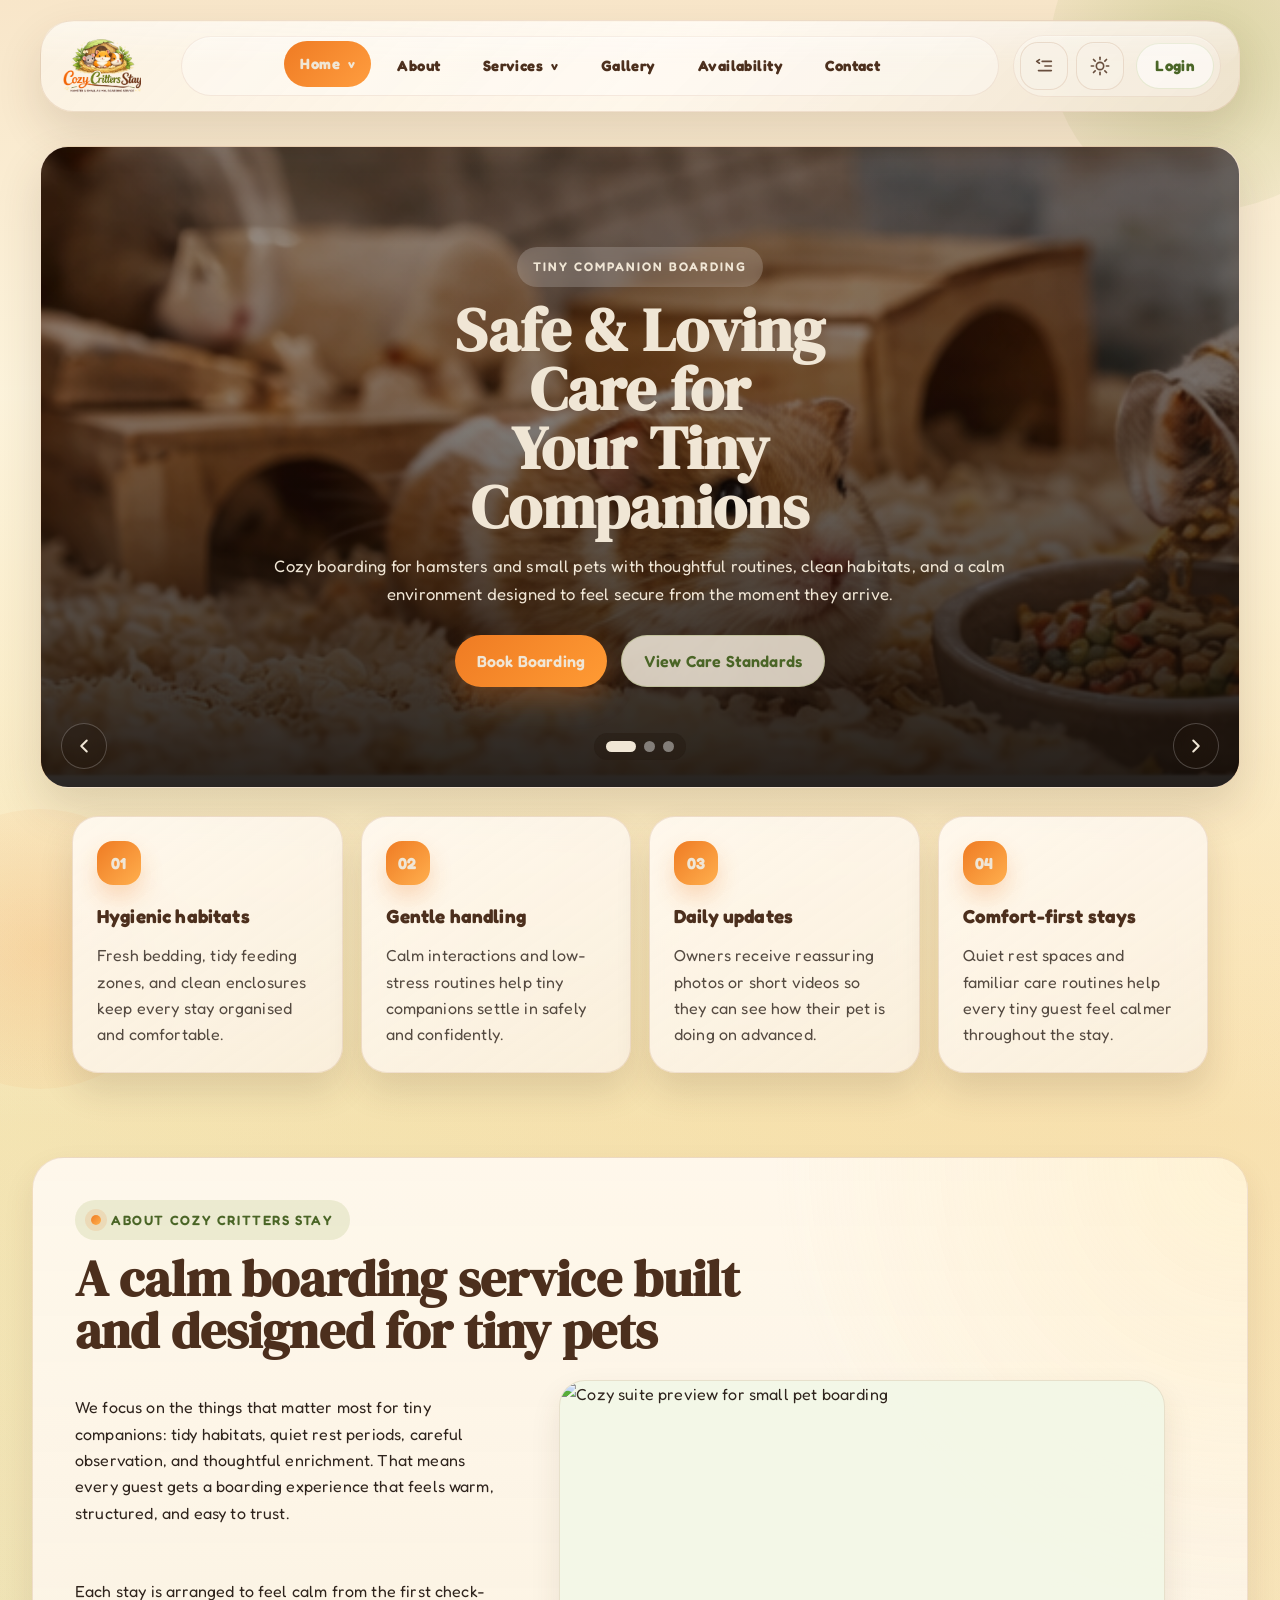
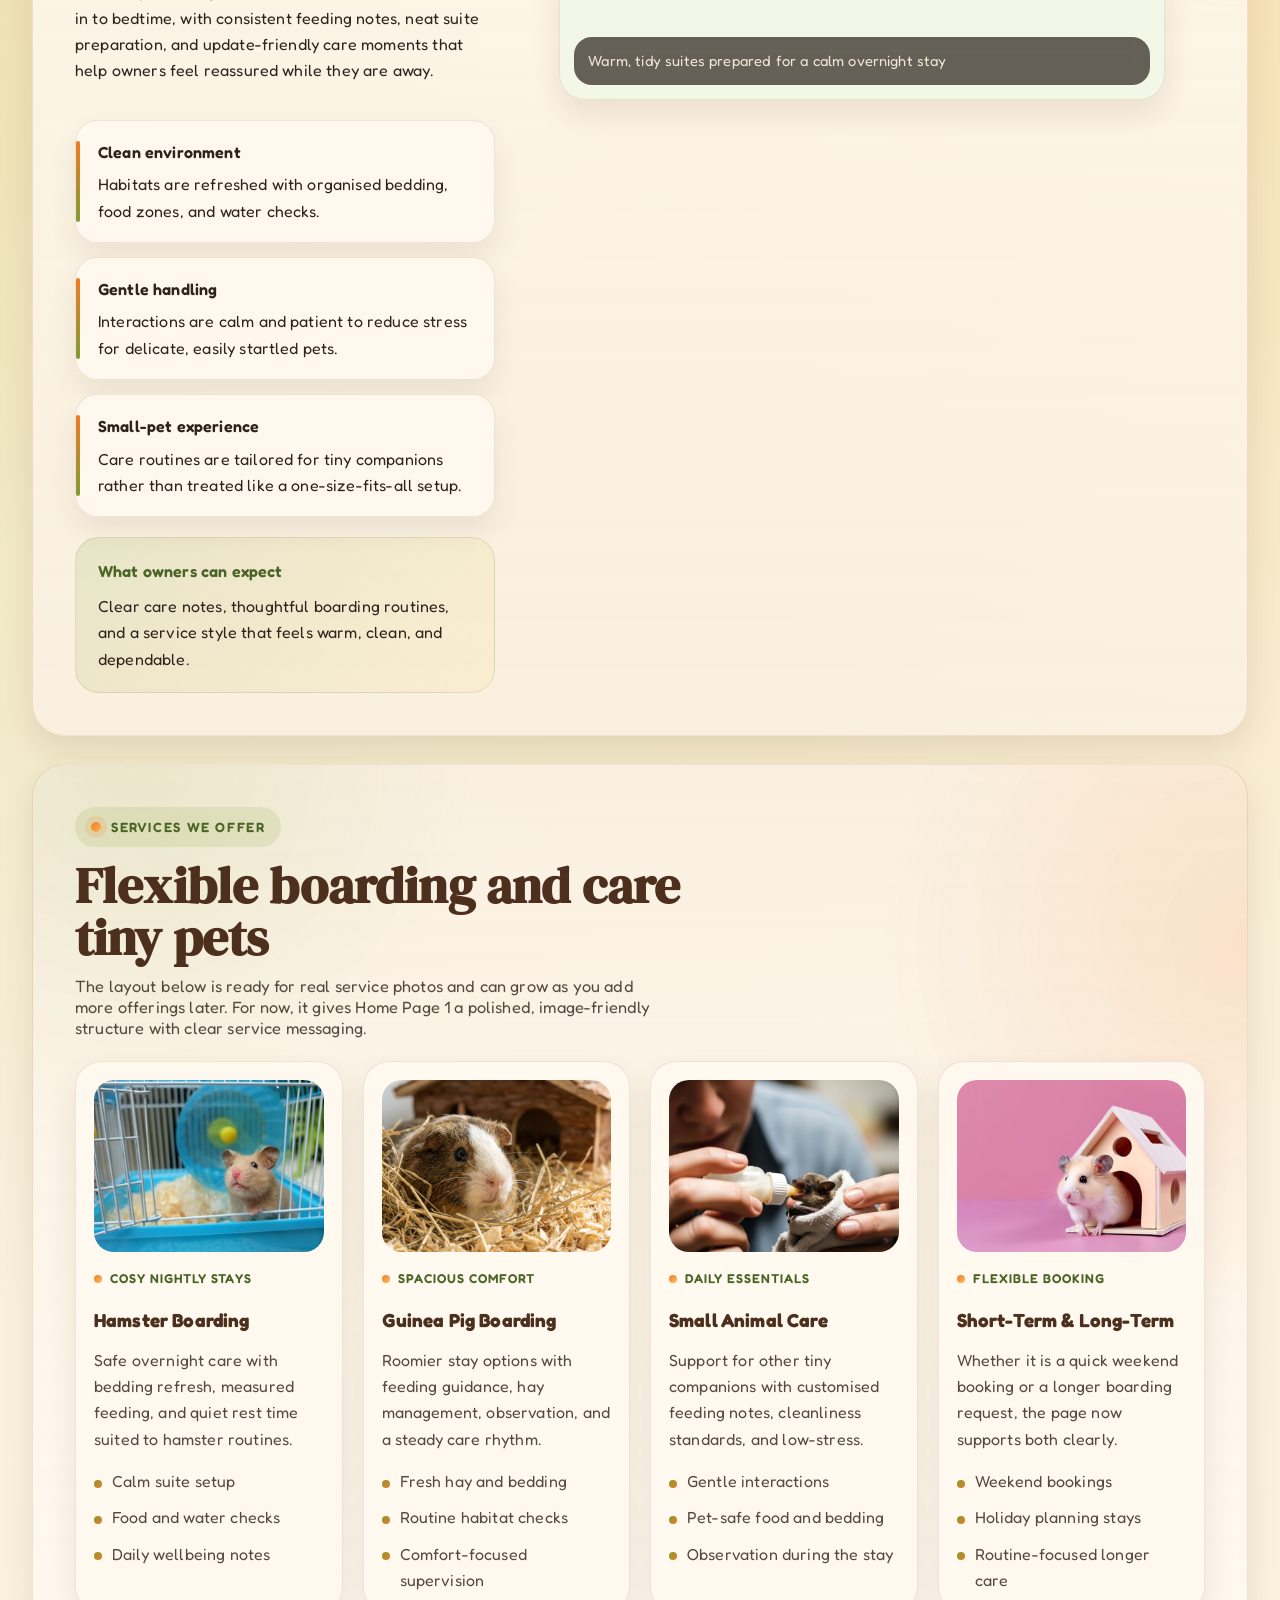
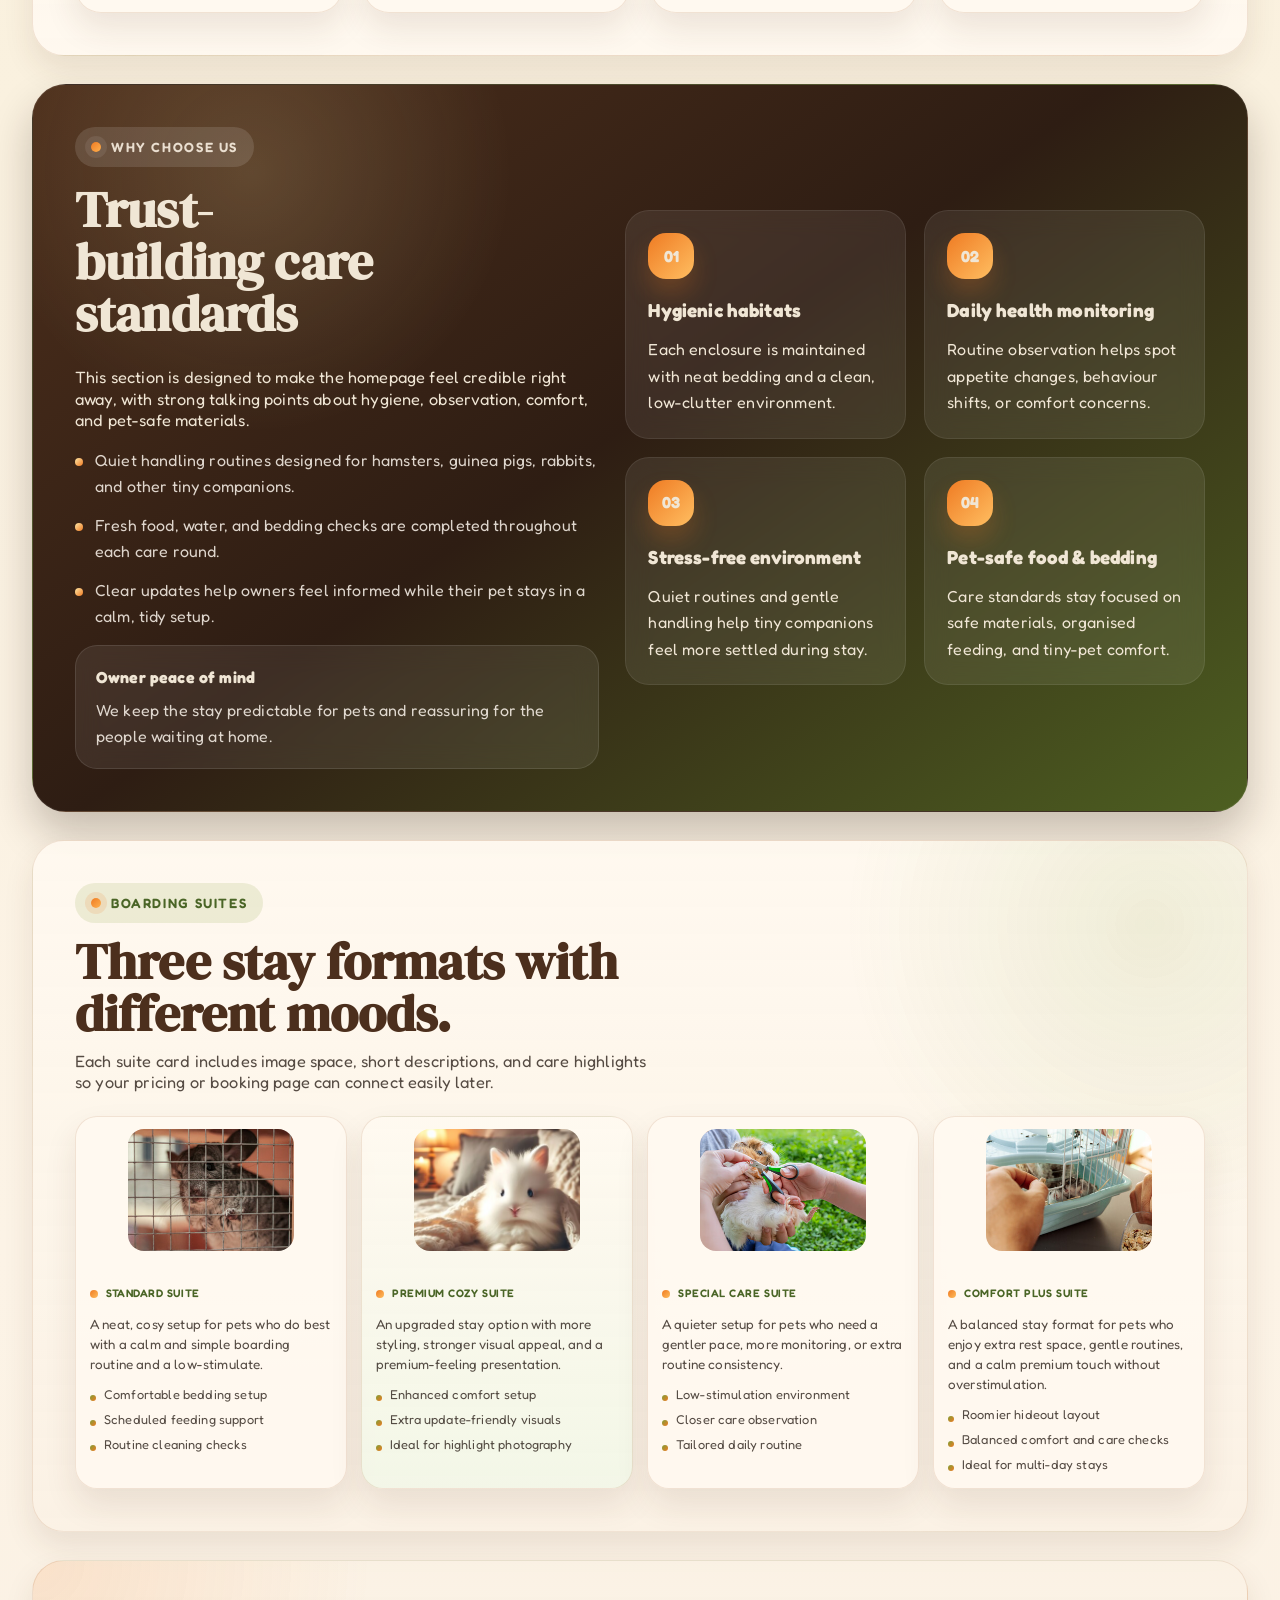
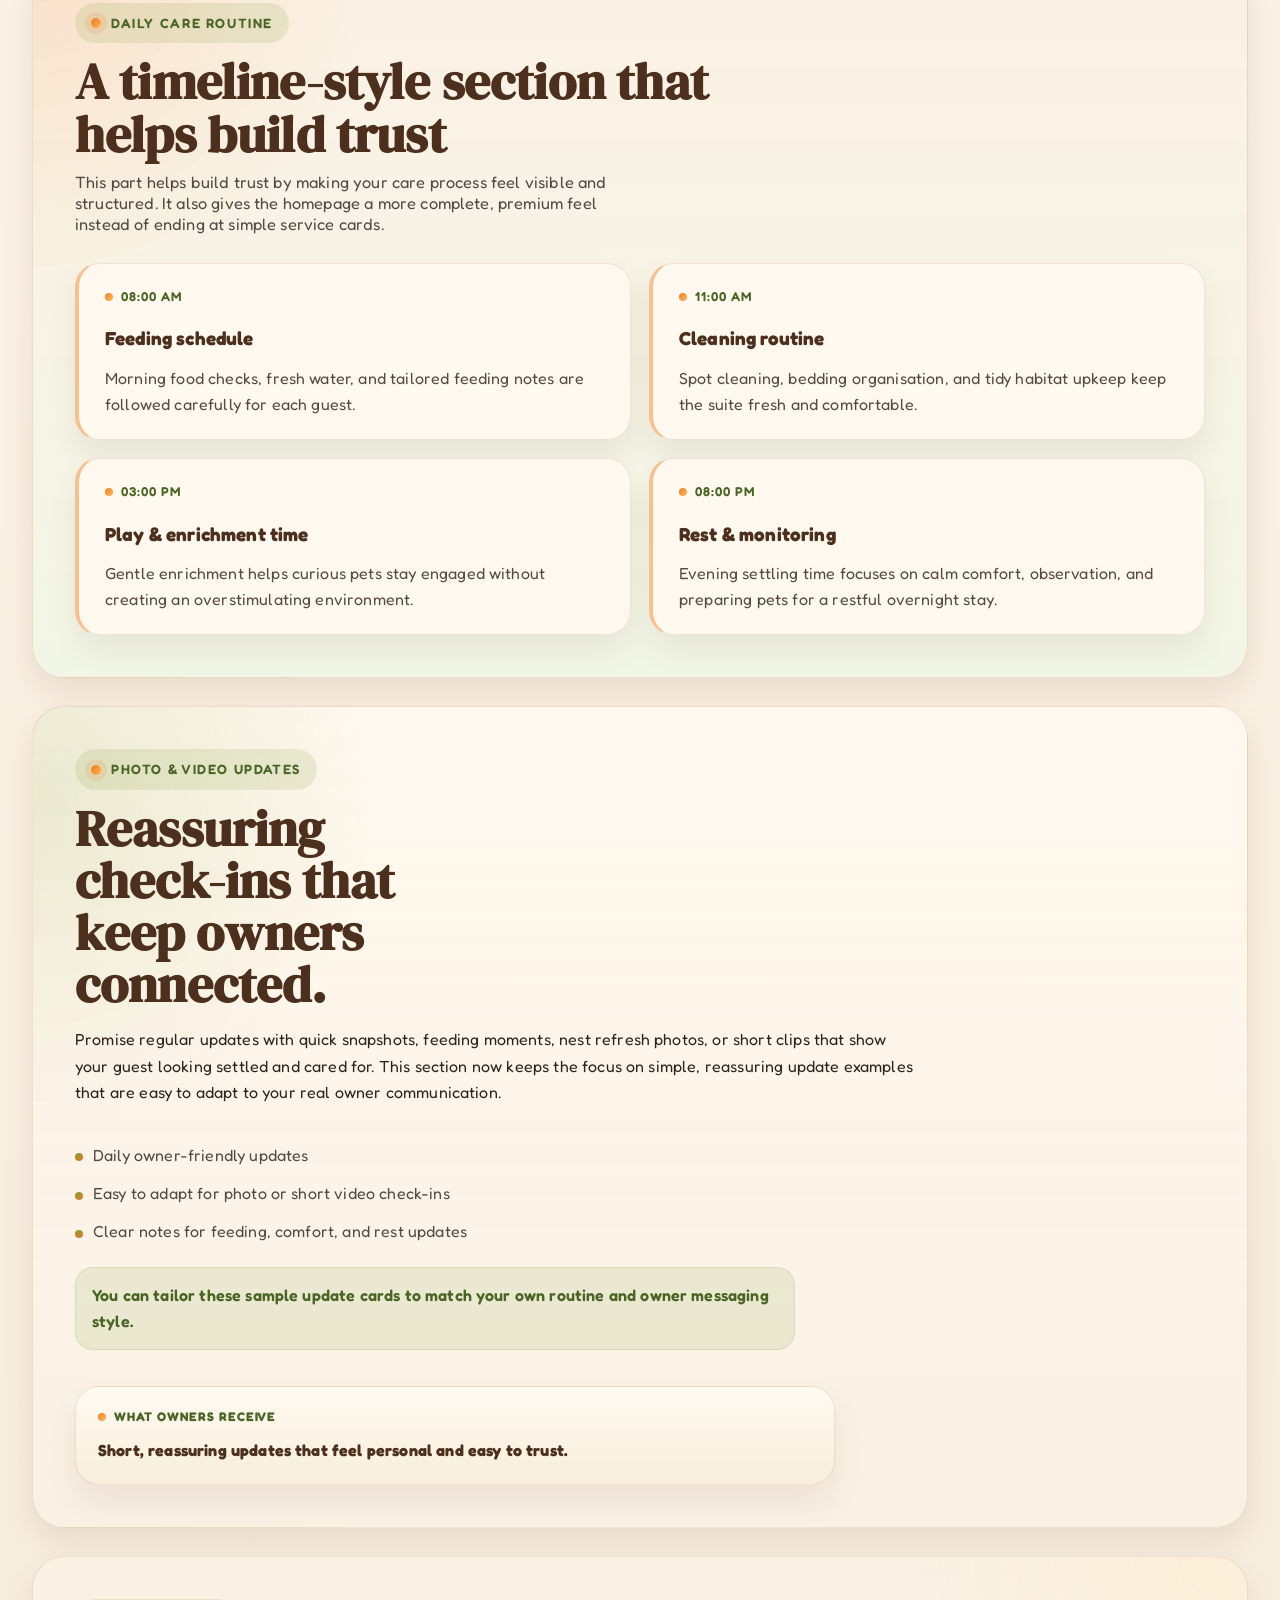
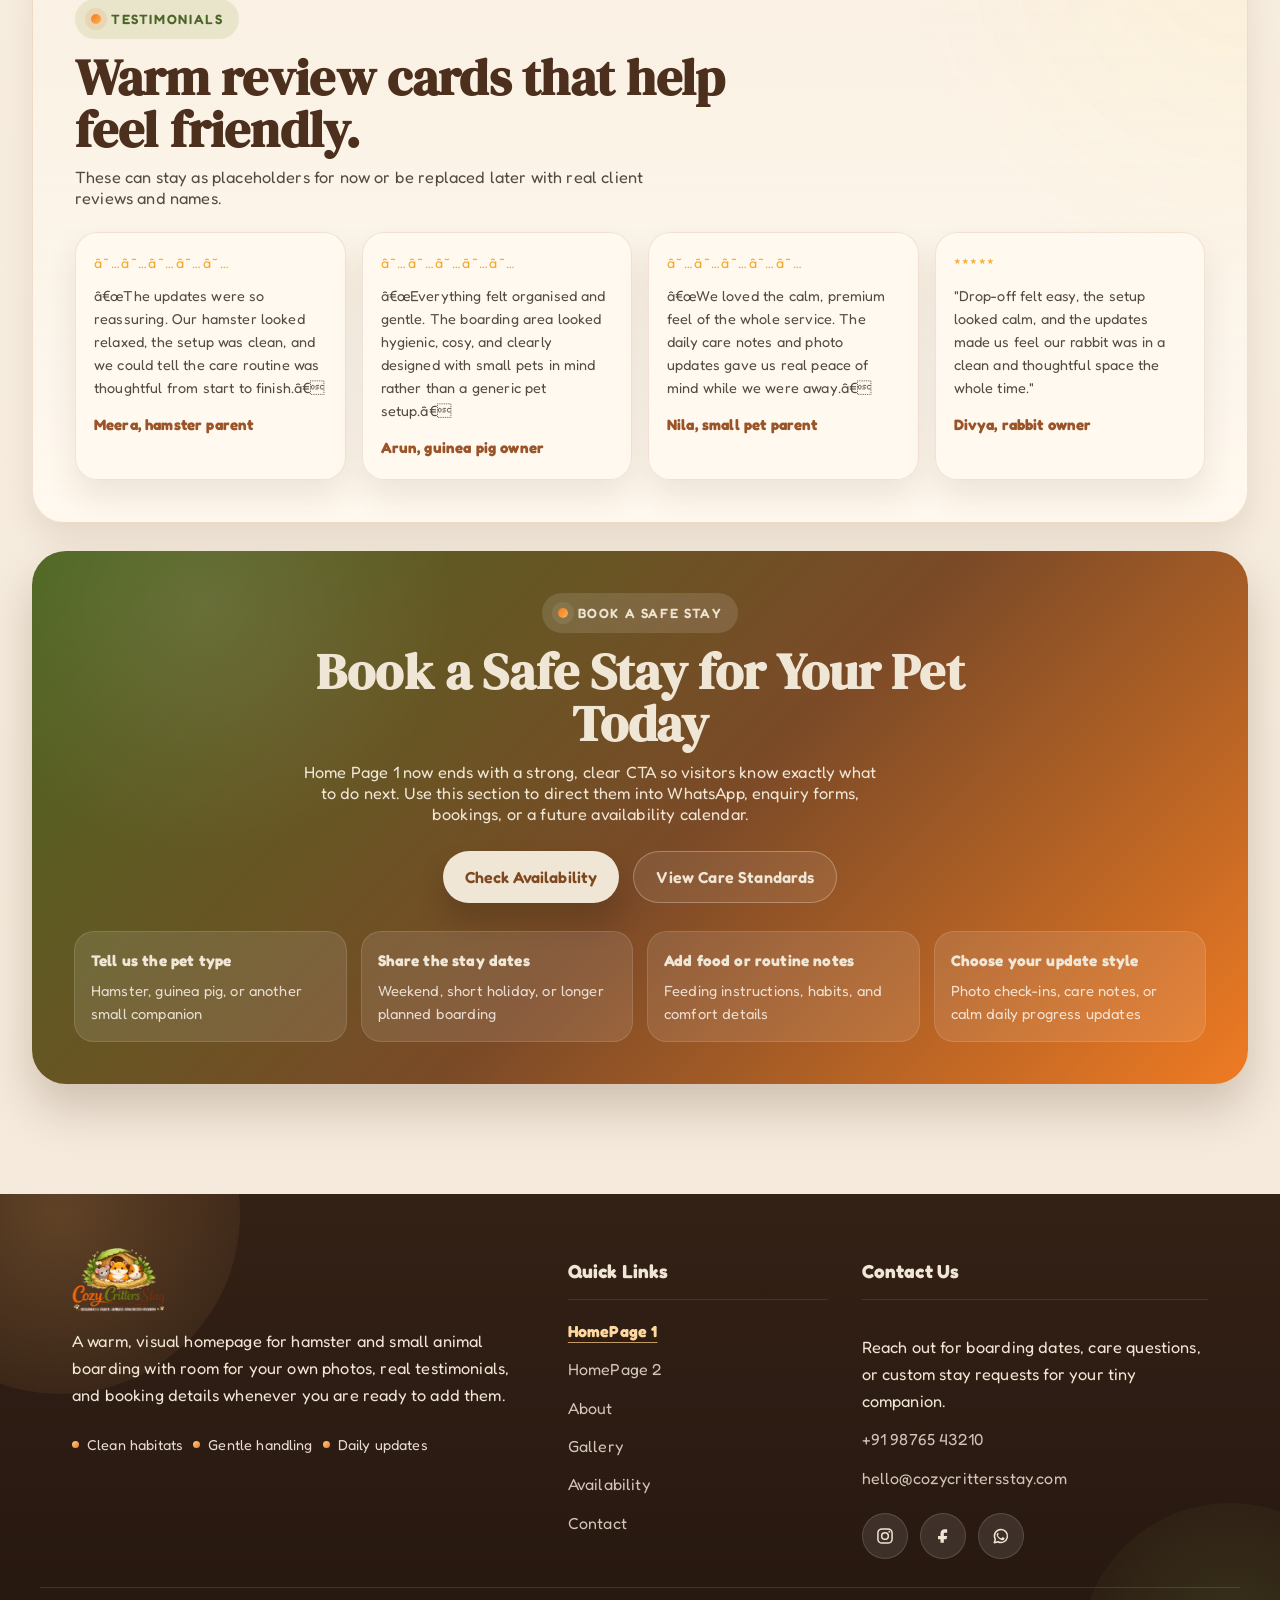
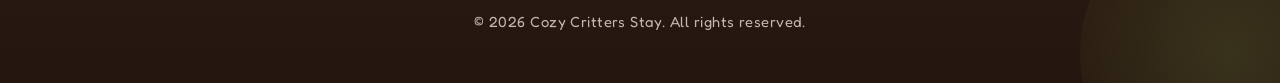
==== commit 2d944dbd: "Add files via upload" ====
--- a/index.html
+++ b/index.html
@@ -26,10 +26,10 @@
         <span class="brand-mark">
           <img src="image/logo.png" alt="Cozy Critters Stay logo">
         </span>
-        <span class="brand-copy">
-      
-      
-        </span>
+        <span class="brand-copy">
+      
+      
+        </span>
       </a>
 
       <input type="checkbox" id="menu-toggle" class="menu-toggle">
@@ -617,10 +617,10 @@
   <footer class="site-footer" id="contact">
     <div class="footer-shell">
       <div class="footer-branding" data-reveal="up">
-        <a class="footer-brand-head" href="index.html" aria-label="Go to home">
-          <img src="image/logo.png" alt="Cozy Critters Stay logo">
-          
-        </a>
+        <a class="footer-brand-head" href="index.html" aria-label="Go to home">
+          <img src="image/logo.png" alt="Cozy Critters Stay logo">
+          
+        </a>
         <p>
           A warm, visual homepage for hamster and small animal boarding with room for your own photos,
           real testimonials, and booking details whenever you are ready to add them.
--- a/css/style.css
+++ b/css/style.css
@@ -1052,6 +1052,59 @@
   }
 }
 
+@media (min-width: 861px) and (max-width: 1080px) {
+  .hero-shell {
+    padding-inline: clamp(14px, 2.6vw, 24px);
+  }
+
+  .navbar {
+    gap: 12px;
+    padding: 12px 14px 12px 16px;
+  }
+
+  .nav-links {
+    justify-content: center;
+    gap: 10px;
+  }
+
+  .nav-main {
+    justify-content: center;
+    flex-wrap: nowrap;
+    gap: 4px;
+    padding: 4px;
+  }
+
+  .nav-main > a,
+  .nav-dropdown > summary {
+    padding: 10px 12px;
+    font-size: 0.82rem;
+    letter-spacing: 0.01em;
+    white-space: nowrap;
+  }
+
+  .nav-tools {
+    gap: 8px;
+    padding: 4px;
+  }
+
+  .nav-preferences {
+    gap: 6px;
+  }
+
+  .nav-mode-button {
+    width: 44px;
+    height: 44px;
+    border-radius: 16px;
+  }
+
+  .nav-pill {
+    min-height: 44px;
+    padding-inline: 14px;
+    font-size: 0.86rem;
+    white-space: nowrap;
+  }
+}
+
 @media (max-width: 860px) {
   .navbar {
     align-items: center;
@@ -1078,6 +1131,8 @@
     left: 0;
     right: 0;
     display: grid;
+    grid-template-columns: minmax(0, 1fr);
+    align-items: stretch;
     gap: 8px;
     padding: 18px;
     background: var(--mobile-menu-bg);
@@ -1092,6 +1147,8 @@
 
   .nav-main {
     display: grid;
+    grid-template-columns: minmax(0, 1fr);
+    justify-items: stretch;
     gap: 8px;
     padding: 0;
     border: 0;
@@ -1101,6 +1158,8 @@
 
   .nav-tools {
     display: grid;
+    grid-template-columns: minmax(0, 1fr);
+    justify-items: stretch;
     gap: 12px;
     margin-left: 0;
     margin-right: 0;
@@ -1112,31 +1171,56 @@
 
   .nav-main > a,
   .nav-dropdown > summary {
+    display: flex;
+    align-items: center;
+    justify-content: center;
     width: 100%;
+    min-width: 0;
+    min-height: 48px;
+    box-sizing: border-box;
     text-align: center;
     background: var(--dropdown-link-bg);
   }
 
   .nav-dropdown {
     width: 100%;
+    min-width: 0;
   }
 
   .nav-dropdown > summary {
     justify-content: center;
   }
 
+  .nav-main > a.active,
+  .nav-main > a[aria-current="page"],
+  .nav-dropdown--active > summary,
+  .nav-dropdown[open] > summary {
+    background: linear-gradient(135deg, var(--apricot), #ff9d3f);
+    color: var(--white);
+  }
+
   .dropdown-menu {
     position: static;
+    width: 100%;
     min-width: 0;
     margin-top: 8px;
     padding: 10px;
+    box-sizing: border-box;
     border-radius: 18px;
     box-shadow: none;
     background: var(--mobile-dropdown-bg);
   }
 
   .dropdown-menu a {
+    display: flex;
+    align-items: center;
+    justify-content: center;
+    width: 100%;
+    min-height: 44px;
+    box-sizing: border-box;
     text-align: center;
+    white-space: normal;
+    line-height: 1.35;
   }
 
   .nav-preferences {
@@ -1355,7 +1439,10 @@
 .section-eyebrow {
   display: inline-flex;
   align-items: center;
+  justify-self: start;
   gap: 10px;
+  width: fit-content;
+  max-width: 100%;
   padding: 9px 16px;
   border-radius: 999px;
   background: rgba(127, 157, 52, 0.14);
@@ -1388,7 +1475,7 @@
   position: relative;
   z-index: 2;
   display: grid;
-  grid-template-columns: repeat(3, minmax(0, 1fr));
+  grid-template-columns: repeat(4, minmax(0, 1fr));
   gap: 18px;
   margin-top: clamp(20px, 3vw, 32px);
 }
@@ -2069,6 +2156,9 @@
 .updates-card {
   position: relative;
   overflow: hidden;
+  margin: 0;
+  width: 100%;
+  justify-self: stretch;
   aspect-ratio: 4 / 3;
   min-height: 220px;
   border-radius: 24px;
@@ -2082,6 +2172,21 @@
   grid-column: span 2;
   aspect-ratio: 16 / 10;
   min-height: 290px;
+}
+
+@media (max-width: 1024px) {
+  .home-two-page .updates-gallery {
+    width: 100%;
+    justify-self: stretch;
+  }
+
+  .home-two-page .updates-card {
+    min-width: 0;
+  }
+
+  .home-two-page .updates-card img {
+    object-position: center center;
+  }
 }
 
 .updates-layout--single .updates-list {
@@ -4102,6 +4207,10 @@
   margin-top: clamp(34px, 4vw, 44px);
 }
 
+.home-two-page .booking-request-section {
+  margin-bottom: clamp(30px, 4vw, 46px);
+}
+
 .home-two-page .home-two-page-banner {
   position: relative;
   overflow: hidden;
@@ -4464,7 +4573,7 @@
 }
 
 .home-two-page .faq-support-item[open] summary::after {
-  content: "−";
+  content: "âˆ’";
 }
 
 .home-two-page .faq-support-answer {
@@ -11782,7 +11891,7 @@
 
 .suite-collection-grid {
   display: grid;
-  grid-template-columns: repeat(3, minmax(0, 1fr));
+  grid-template-columns: repeat(4, minmax(0, 1fr));
   gap: 22px;
   align-items: stretch;
 }
@@ -11826,7 +11935,9 @@
   gap: 16px;
   height: 100%;
   align-content: start;
+  justify-items: start;
   padding: 24px 22px 24px;
+  text-align: left;
 }
 
 .suite-spotlight-card__label {
@@ -11851,13 +11962,14 @@
   font-family: "DM Serif Display", Georgia, serif;
   font-size: 1.95rem;
   font-weight: 400;
-  line-height: 0.98;
+  line-height: 1.08;
 }
 
 .suite-spotlight-card__body p,
 .suite-spotlight-card__foot span {
   margin: 0;
   color: var(--text-body);
+  line-height: 1.7;
 }
 
 .suite-spotlight-card__list,
@@ -11874,6 +11986,7 @@
   position: relative;
   padding-left: 30px;
   color: var(--text-body);
+  line-height: 1.6;
 }
 
 .suite-spotlight-card__list li::before,
@@ -11907,6 +12020,20 @@
   gap: 6px;
   padding-top: 14px;
   border-top: 1px solid rgba(154, 84, 39, 0.12);
+}
+
+@media (min-width: 1181px) {
+  .suite-spotlight-card__body h3 {
+    min-height: 2.2em;
+  }
+
+  .suite-spotlight-card__body p {
+    min-height: 6.8em;
+  }
+
+  .suite-spotlight-card__list li {
+    min-height: 2.8em;
+  }
 }
 
 .suite-spotlight-card__foot strong,
@@ -12024,8 +12151,10 @@
 
 .suite-match-lab__grid {
   display: grid;
-  grid-template-columns: repeat(3, minmax(0, 1fr));
+  grid-template-columns: repeat(2, minmax(0, 1fr));
   gap: 18px;
+  align-items: stretch;
+  grid-auto-rows: 1fr;
 }
 
 .suite-match-card {
@@ -12050,6 +12179,10 @@
 
 .suite-match-card--calm {
   --suite-match-accent: #4a6526;
+}
+
+.suite-match-card--steady {
+  --suite-match-accent: #8d6a46;
 }
 
 .suite-match-card__index {
@@ -12424,9 +12557,12 @@
     grid-template-columns: repeat(2, minmax(0, 1fr));
   }
 
-  .suite-spotlight-card,
+  .suite-spotlight-card {
+    grid-column: auto;
+  }
+
   .suite-spotlight-card--featured {
-    grid-column: auto;
+    grid-column: 1 / -1;
   }
 
   .suite-match-lab__grid,
@@ -12622,15 +12758,15 @@
   width:50%;
   background:url('../image/beautiful-guinea-pig-pet-portrait (1).jpg') no-repeat center center/cover;
   position:relative;
+  display:flex;
+  overflow:hidden;
 }
 
 .overlay{
-  position:absolute;
-  top:0;
-  left:0;
+  position:relative;
   width:100%;
-  height:100%;
-  overflow:hidden;
+  min-height:100%;
+  overflow:visible;
   background:
     linear-gradient(155deg, rgba(29, 20, 14, 0.82), rgba(76, 47, 29, 0.58)),
     radial-gradient(circle at top right, rgba(239, 123, 35, 0.28), transparent 35%);
@@ -12638,7 +12774,8 @@
   display:flex;
   flex-direction:column;
   justify-content:center;
-  padding:60px;
+  gap:18px;
+  padding:clamp(32px, 6vw, 60px);
   isolation:isolate;
 }
 
@@ -12666,25 +12803,39 @@
 }
 
 .overlay h1{
-  font-size:40px;
-  margin-bottom:15px;
+  max-width:10ch;
+  font-size:clamp(34px, 4vw, 40px);
+  line-height:1.05;
+  margin:0;
 }
 
 .overlay p{
+  max-width:32ch;
   font-size:16px;
-  margin-bottom:30px;
+  line-height:1.6;
+  margin:0;
+  color:rgba(255, 244, 231, 0.92);
 }
 
 .features{
   display:flex;
-  gap:20px;
+  flex-wrap:wrap;
+  gap:12px;
+  margin-top:6px;
 }
 
 .features div{
-  background:rgba(255,255,255,0.1);
-  padding:10px 15px;
-  border-radius:20px;
+  display:inline-flex;
+  align-items:center;
+  justify-content:center;
+  min-width:0;
+  flex:1 1 160px;
+  background:rgba(255,255,255,0.12);
+  padding:12px 16px;
+  border-radius:18px;
   font-size:14px;
+  line-height:1.4;
+  backdrop-filter:blur(6px);
 }
 
 /* RIGHT SIDE */
@@ -12935,14 +13086,51 @@
 @media(max-width:900px){
   body.auth-page .container{
     flex-direction:column;
+    gap:10px;
+    padding:10px 0 18px;
   }
   .left, .right{
-    width:100%;
+    width:calc(100% - 20px);
+    margin-inline:10px;
     min-height:50vh;
     height:auto;
   }
+  .left{
+    min-height:clamp(360px, 58vh, 460px);
+  }
   .overlay{
-    padding:36px 24px;
+    justify-content:flex-start;
+    padding:40px 24px 44px;
+  }
+  .features{
+    flex-direction:column;
+  }
+  .features div{
+    flex:1 1 auto;
+  }
+  .right{
+    padding-top:40px;
+    padding-bottom:40px;
+  }
+}
+
+@media(max-width:560px){
+  .left{
+    min-height:380px;
+  }
+  .overlay{
+    gap:14px;
+    padding:36px 20px 40px;
+  }
+  .overlay h1{
+    font-size:clamp(30px, 9vw, 40px);
+  }
+  .features{
+    gap:10px;
+  }
+  .right{
+    padding-top:32px;
+    padding-bottom:32px;
   }
 }
 
@@ -13913,14 +14101,20 @@
 
 .daily-care-rhythm__facts {
   display: grid;
+  grid-template-columns: repeat(2, minmax(0, 1fr));
+  align-items: stretch;
+  grid-auto-rows: 1fr;
   gap: 14px;
 }
 
 .daily-care-rhythm__facts article,
 .daily-care-comfort__cards article,
 .feeding-cleaning-foundation__points article,
-.feeding-cleaning-pack__check {
-  display: grid;
+.feeding-cleaning-pack__check,
+.availability-booking-point {
+  display: grid;
+  align-content: start;
+  height: 100%;
   gap: 8px;
   padding: 18px 18px 16px;
   border-radius: 24px;
@@ -14109,8 +14303,12 @@
 }
 
 .daily-care-comfort__cards,
-.feeding-cleaning-pack__checks {
-  display: grid;
+.feeding-cleaning-pack__checks,
+.availability-booking-points {
+  display: grid;
+  grid-template-columns: repeat(2, minmax(0, 1fr));
+  align-items: stretch;
+  grid-auto-rows: 1fr;
   gap: 14px;
 }
 
@@ -14185,7 +14383,9 @@
 
 .feeding-cleaning-foundation__points {
   display: grid;
-  grid-template-columns: repeat(3, minmax(0, 1fr));
+  grid-template-columns: repeat(2, minmax(0, 1fr));
+  align-items: stretch;
+  grid-auto-rows: 1fr;
   gap: 14px;
 }
 
@@ -14443,6 +14643,18 @@
 }
 
 @media (max-width: 820px) {
+  .daily-care-rhythm,
+  .daily-care-cycle,
+  .daily-care-updates__shell {
+    grid-template-columns: 1fr !important;
+  }
+
+  .daily-care-cycle__snapshot,
+  .daily-care-updates__visual {
+    width: 100%;
+    max-width: none;
+  }
+
   .daily-care-cycle__timeline,
   .daily-care-comfort__gallery,
   .feeding-cleaning-foundation__points,
@@ -14472,6 +14684,13 @@
   .feeding-cleaning-page-banner__crumbs {
     gap: 10px;
     font-size: 0.9rem;
+  }
+
+  .daily-care-cycle__snapshot img,
+  .daily-care-updates__visual img {
+    height: auto;
+    min-height: 220px;
+    aspect-ratio: 4 / 3;
   }
 }
 
@@ -15006,8 +15225,8 @@
   }
 
   .nav-links {
-    max-height: calc(100vh - 110px);
-    overflow-y: auto;
+    max-height: none;
+    overflow: visible;
     z-index: 25;
   }
 
@@ -15934,3 +16153,183 @@
     font-size: 0.9rem !important;
   }
 }
+
+/* Restore centered intros that were flattened by the late global alignment override. */
+:root:not([dir="rtl"]) body:not([class]) .availability-card .availability-copy,
+:root:not([dir="rtl"]) .home-two-page .routine-section .section-heading,
+:root:not([dir="rtl"]) body.suites-page .suite-page-heading--split > :only-child {
+  margin-inline: auto !important;
+  text-align: center !important;
+}
+
+:root:not([dir="rtl"]) body.suites-page .suite-page-heading--split > :only-child {
+  grid-column: 1 / -1;
+}
+
+@media (min-width: 861px) {
+  :root:not([dir="rtl"]) body:not([class]) .suites-section .suite-grid {
+    grid-template-columns: repeat(4, minmax(0, 1fr)) !important;
+    grid-auto-rows: 1fr;
+    gap: 14px;
+    align-items: stretch;
+  }
+
+  :root:not([dir="rtl"]) body:not([class]) .suites-section .suite-card {
+    height: 100%;
+    padding: 12px;
+    border-radius: 22px;
+  }
+
+  :root:not([dir="rtl"]) body:not([class]) .suites-section .suite-card--featured {
+    transform: none;
+  }
+
+  :root:not([dir="rtl"]) body:not([class]) .suites-section .suite-media {
+    border-radius: 16px;
+    aspect-ratio: 1 / 0.74;
+  }
+
+  :root:not([dir="rtl"]) body:not([class]) .suites-section .suite-body {
+    padding: 12px 2px 2px;
+  }
+
+  :root:not([dir="rtl"]) body:not([class]) .suites-section .suite-badge {
+    font-size: 0.68rem;
+    letter-spacing: 0.05em;
+  }
+
+  :root:not([dir="rtl"]) body:not([class]) .suites-section .suite-summary {
+    min-height: 0;
+    margin-top: 8px;
+    font-size: 0.84rem;
+    line-height: 1.5;
+  }
+
+  :root:not([dir="rtl"]) body:not([class]) .suites-section .feature-dots {
+    gap: 7px;
+    margin-top: 12px;
+  }
+
+  :root:not([dir="rtl"]) body:not([class]) .suites-section .feature-dots li {
+    padding-left: 14px;
+    font-size: 0.8rem;
+    line-height: 1.4;
+  }
+
+  :root:not([dir="rtl"]) body:not([class]) .suites-section .feature-dots li::before {
+    width: 6px;
+    height: 6px;
+  }
+}
+
+@media (min-width: 1025px) {
+  :root:not([dir="rtl"]) body:not([class]) .testimonial-grid {
+    grid-template-columns: repeat(4, minmax(0, 1fr)) !important;
+    grid-auto-rows: 1fr;
+    gap: 16px;
+    align-items: stretch;
+  }
+
+  :root:not([dir="rtl"]) body:not([class]) .testimonial-card {
+    height: 100%;
+    padding: 18px;
+    border-radius: 22px;
+  }
+
+  :root:not([dir="rtl"]) body:not([class]) .testimonial-stars {
+    font-size: 0.88rem;
+    letter-spacing: 0.1em;
+  }
+
+  :root:not([dir="rtl"]) body:not([class]) .testimonial-card p {
+    font-size: 0.9rem;
+    line-height: 1.6;
+  }
+
+  :root:not([dir="rtl"]) body:not([class]) .testimonial-card strong {
+    margin-top: 14px;
+    font-size: 0.94rem;
+  }
+
+  :root:not([dir="rtl"]) body:not([class]) .availability-checklist {
+    grid-template-columns: repeat(4, minmax(0, 1fr)) !important;
+    gap: 14px;
+  }
+
+  :root:not([dir="rtl"]) body:not([class]) .availability-checklist div {
+    height: 100%;
+    padding: 16px;
+    border-radius: 20px;
+  }
+
+  :root:not([dir="rtl"]) body:not([class]) .availability-checklist strong {
+    font-size: 0.96rem;
+  }
+
+  :root:not([dir="rtl"]) body:not([class]) .availability-checklist span {
+    margin-top: 7px;
+    font-size: 0.92rem;
+    line-height: 1.5;
+  }
+}
+
+@media (max-width: 860px) {
+  .hero-shell {
+    overflow: visible;
+  }
+
+  .navbar {
+    z-index: 60;
+  }
+
+  .nav-links {
+    max-height: min(calc(100dvh - 112px), 78vh);
+    overflow-y: auto;
+    overflow-x: hidden;
+    overscroll-behavior: contain;
+    -webkit-overflow-scrolling: touch;
+    align-content: start;
+  }
+
+  .nav-main,
+  .nav-tools {
+    align-content: start;
+  }
+}
+
+@media (max-width: 1024px) and (min-width: 641px) {
+  body.about-page .about-pet-canvas__stage {
+    grid-template-columns: repeat(2, minmax(0, 1fr)) !important;
+    grid-template-areas:
+      "story story"
+      "rabbit guinea"
+      "tiny sleepy"
+      "hamsters hamsters" !important;
+    align-items: start;
+  }
+
+  body.about-page .about-pet-canvas__story,
+  body.about-page .about-pet-float,
+  body.about-page .about-pet-strip {
+    width: 100%;
+    min-width: 0;
+  }
+}
+
+@media (max-width: 640px) {
+  body.about-page .about-pet-canvas__stage {
+    grid-template-columns: 1fr !important;
+    grid-template-areas:
+      "story"
+      "rabbit"
+      "guinea"
+      "tiny"
+      "sleepy"
+      "hamsters" !important;
+  }
+
+  body.about-page .about-pet-canvas__story {
+    width: 100%;
+    min-width: 0;
+  }
+}
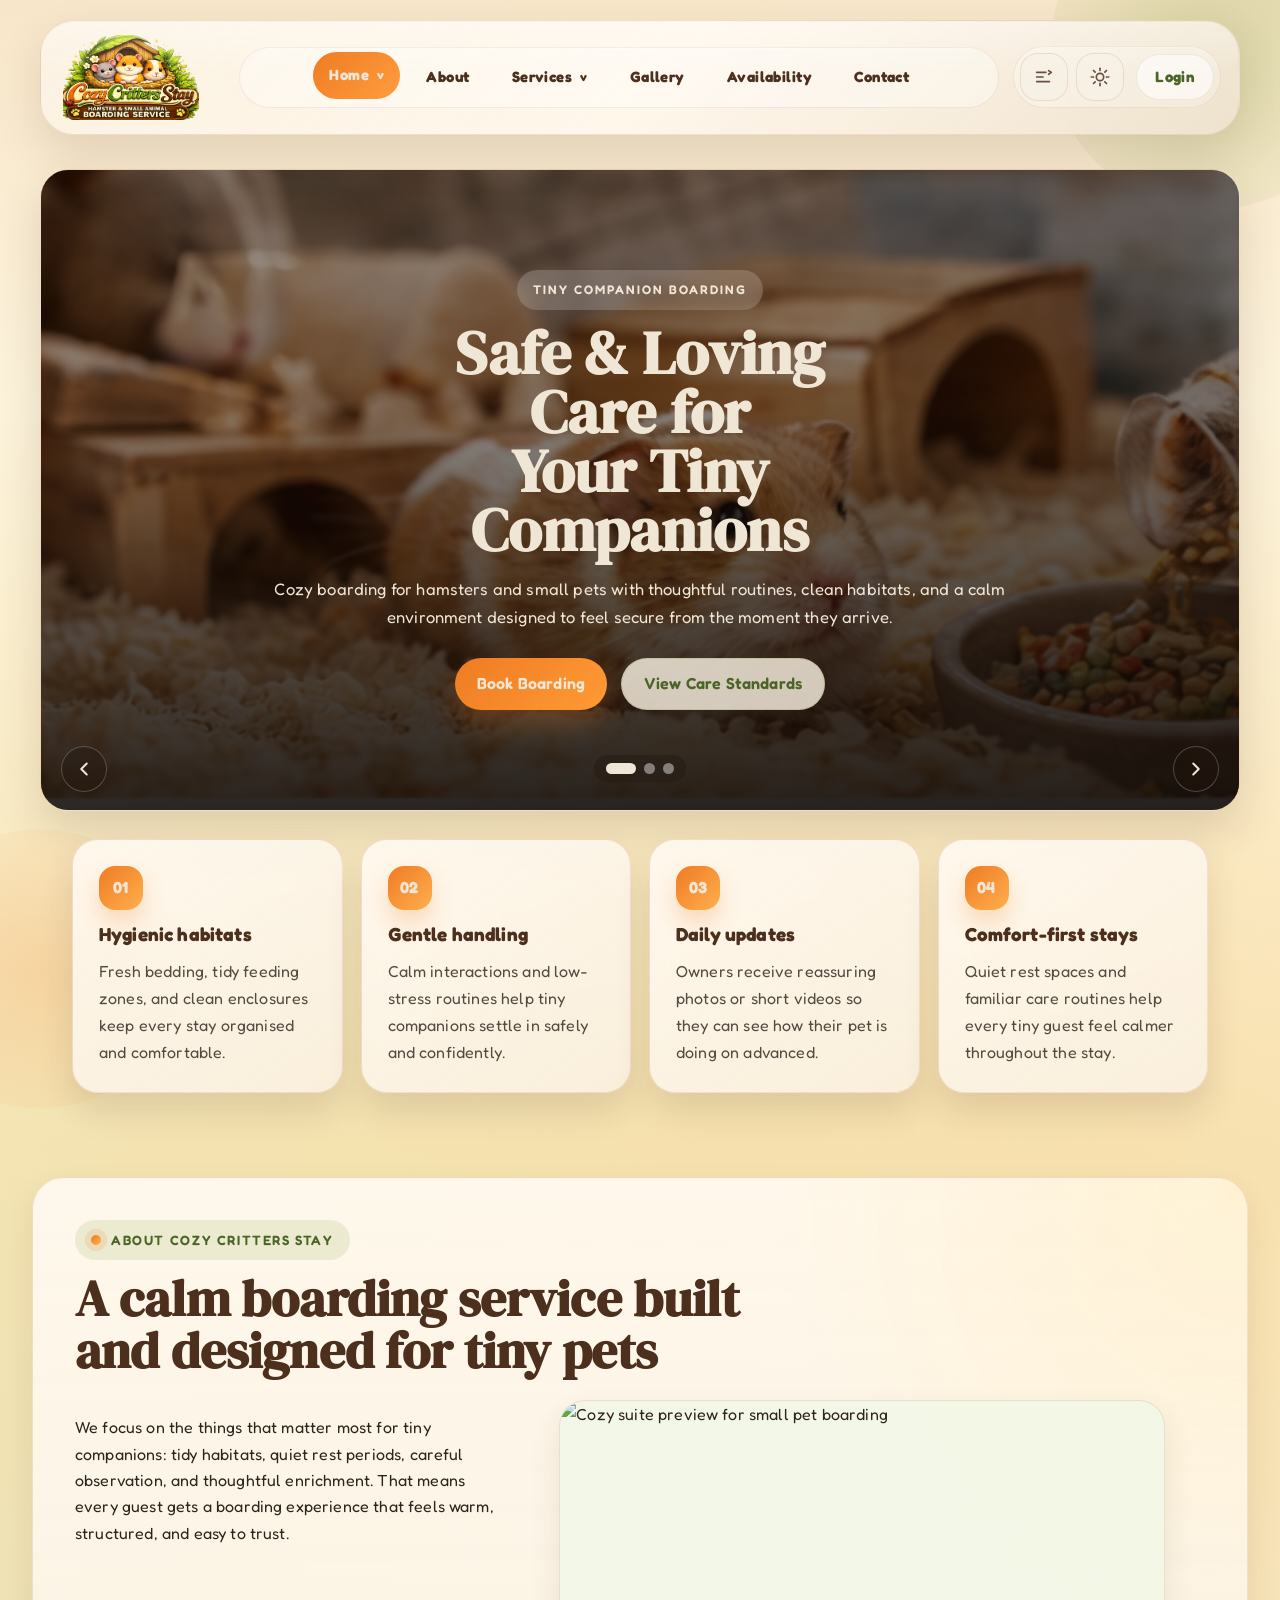
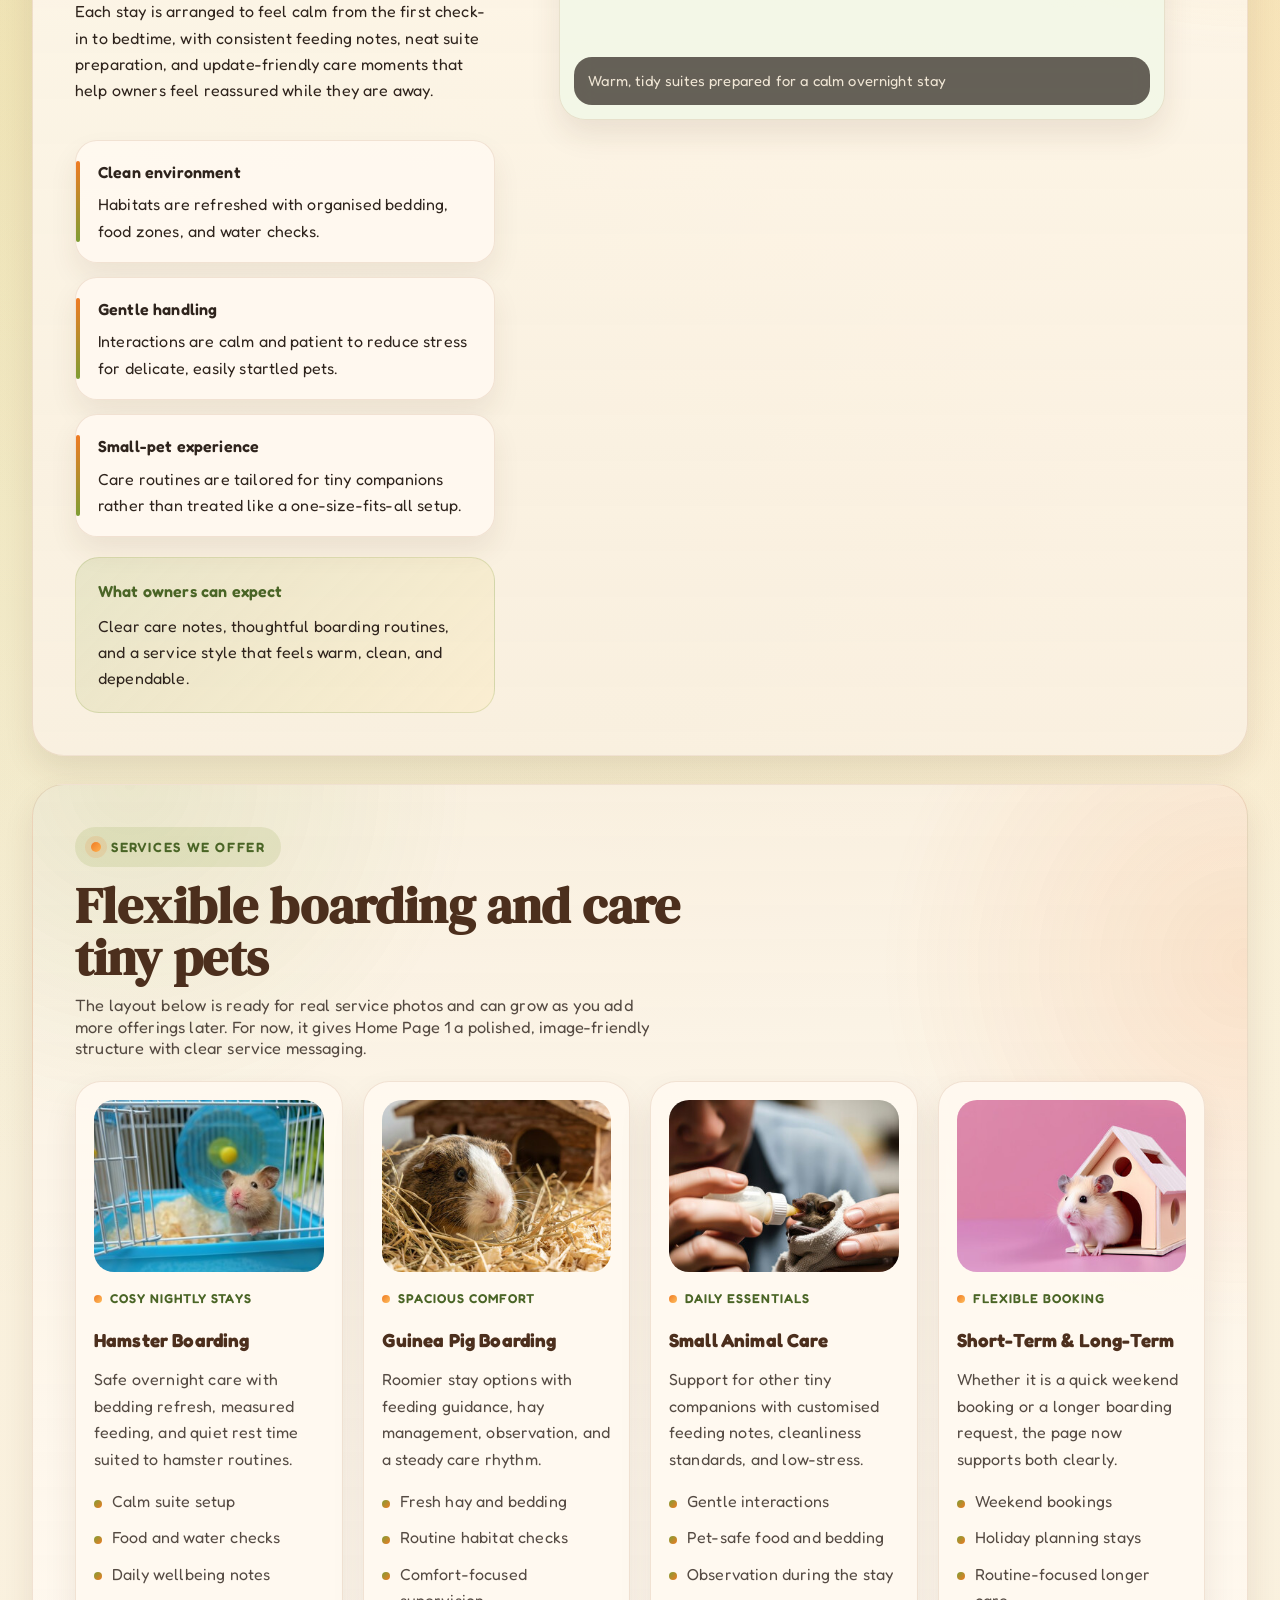
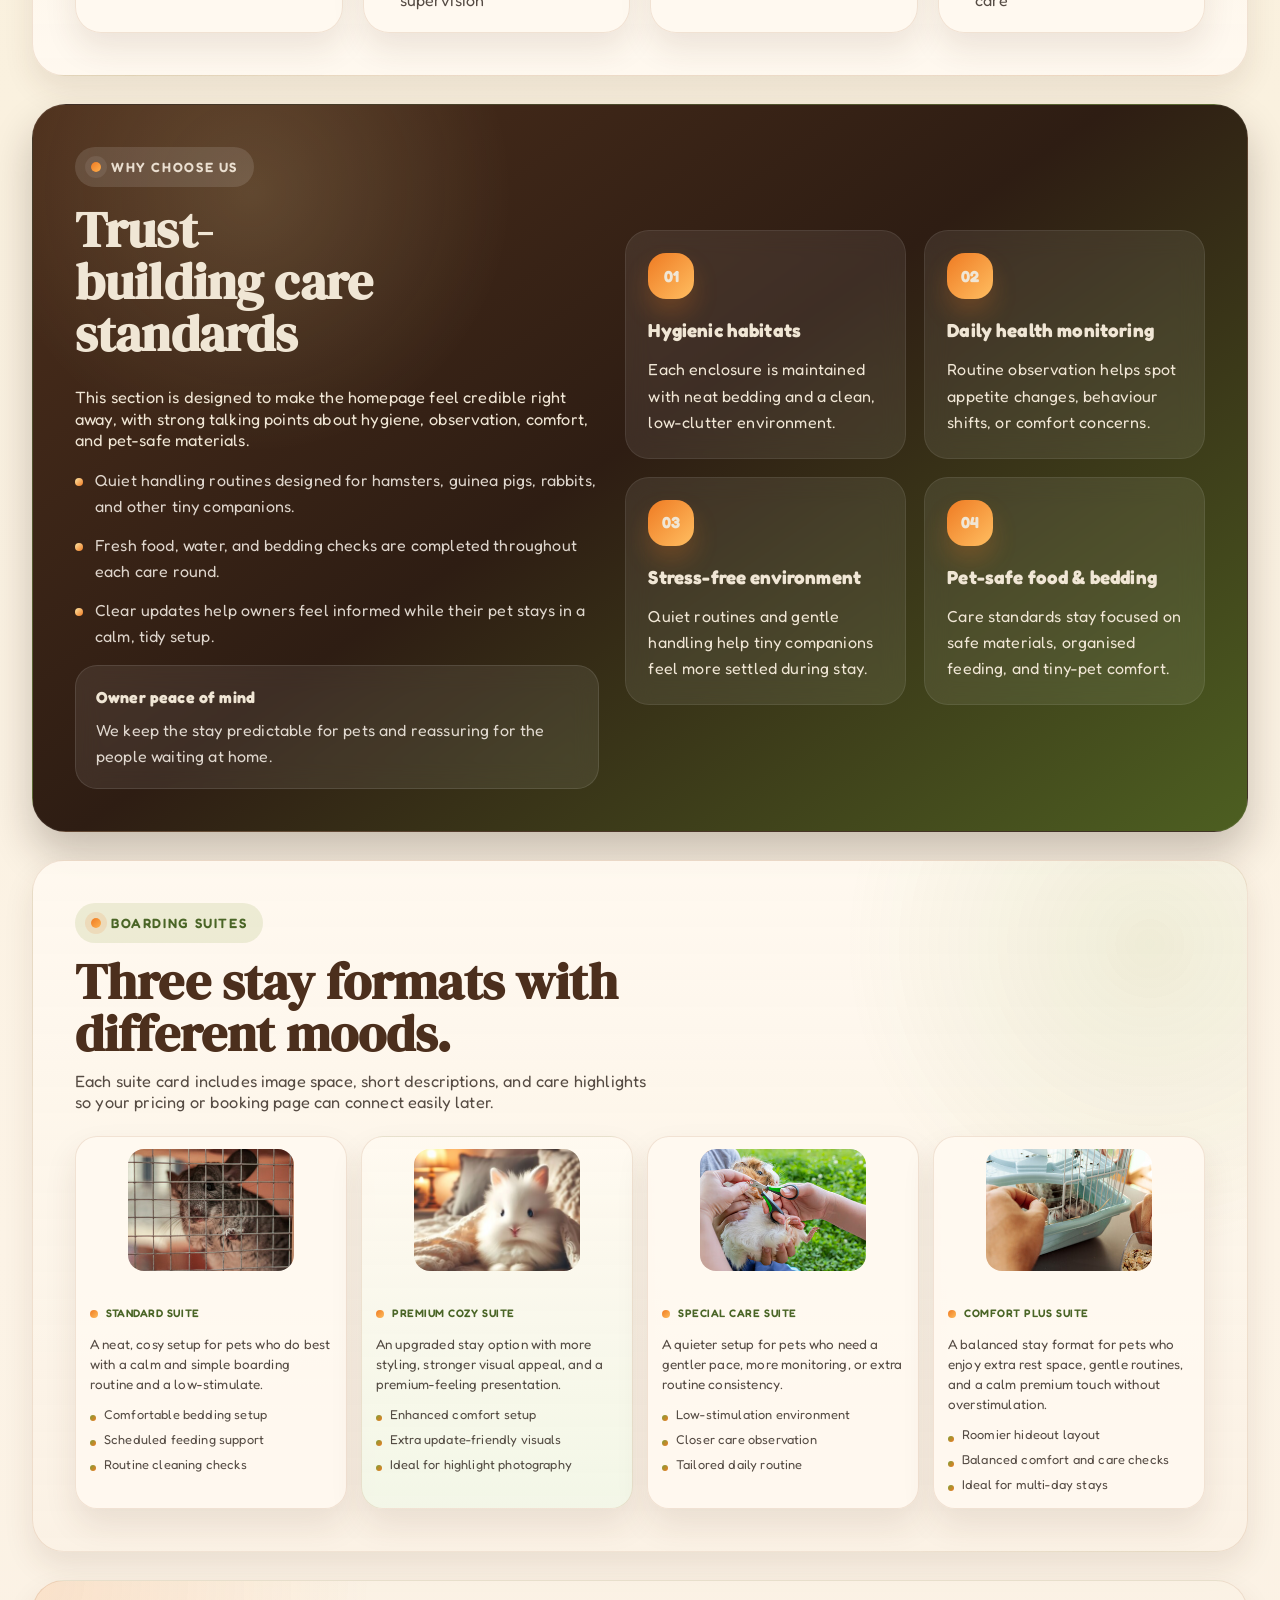
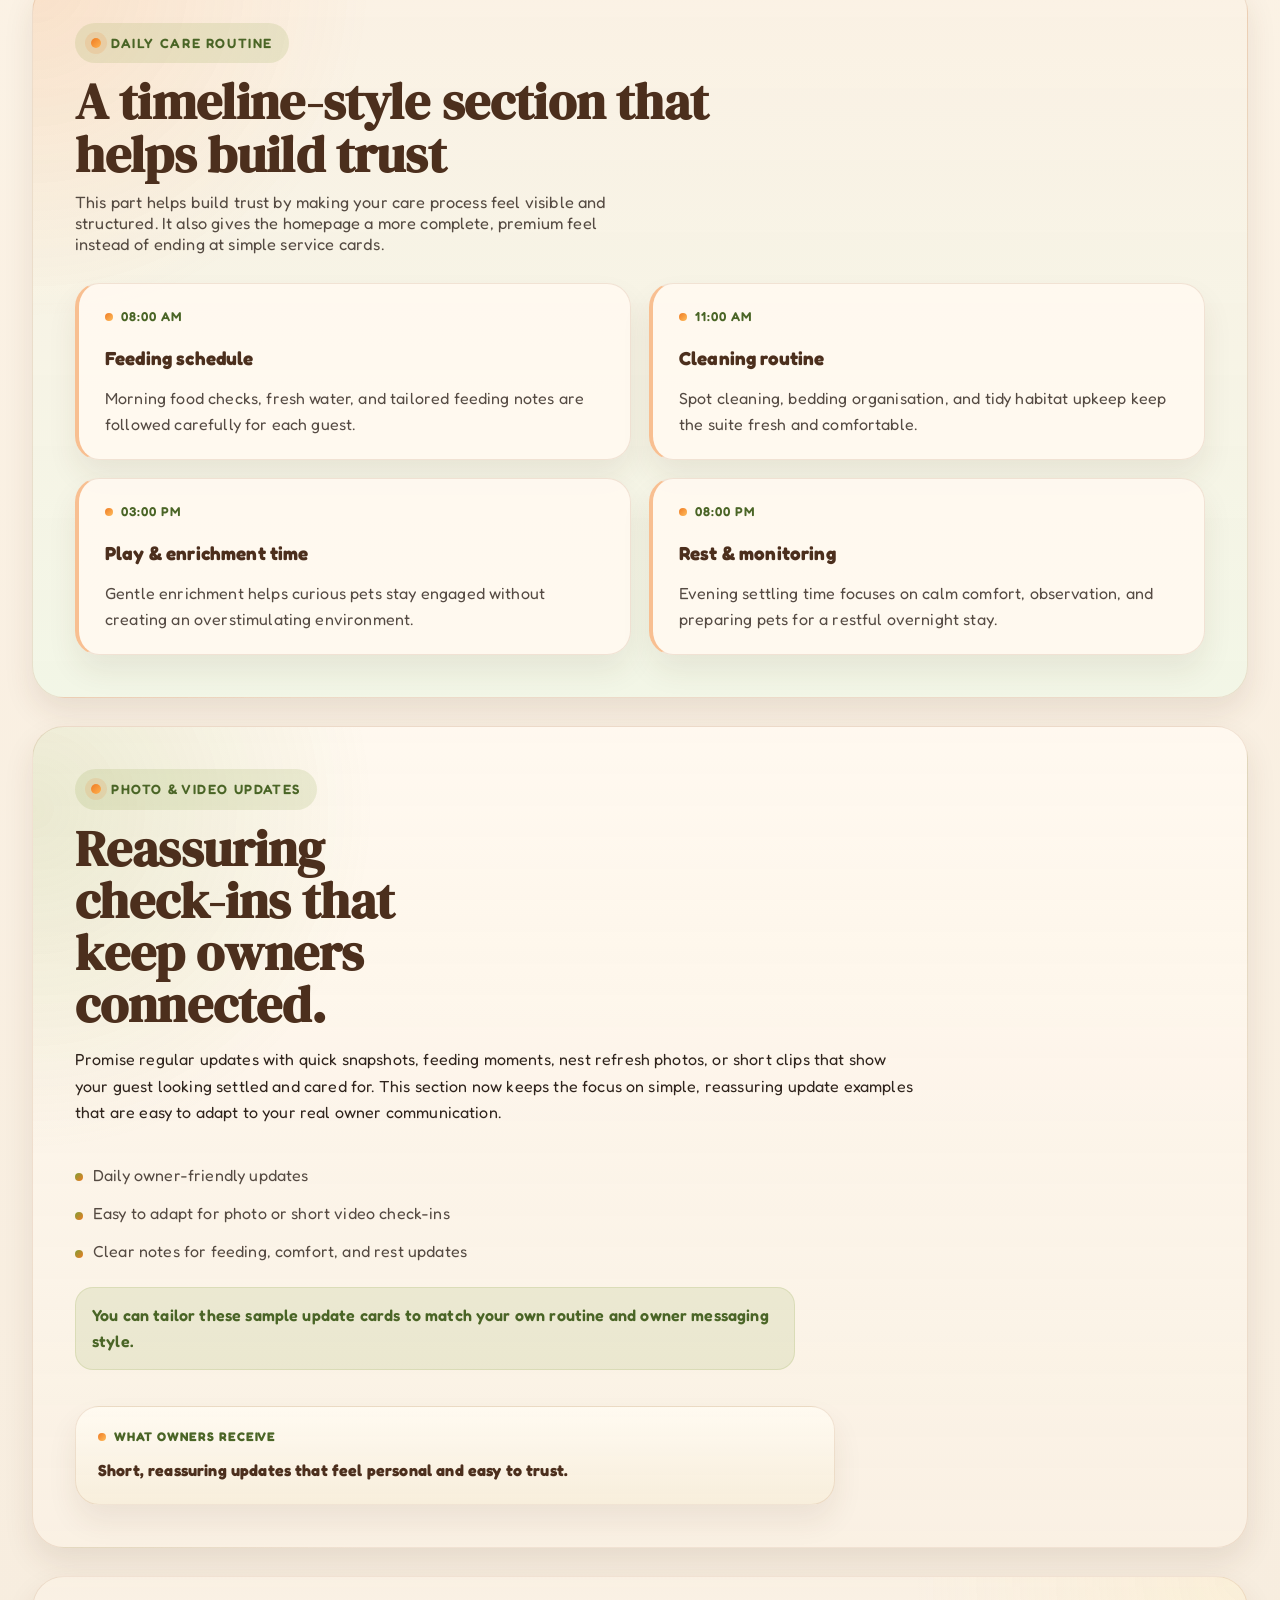
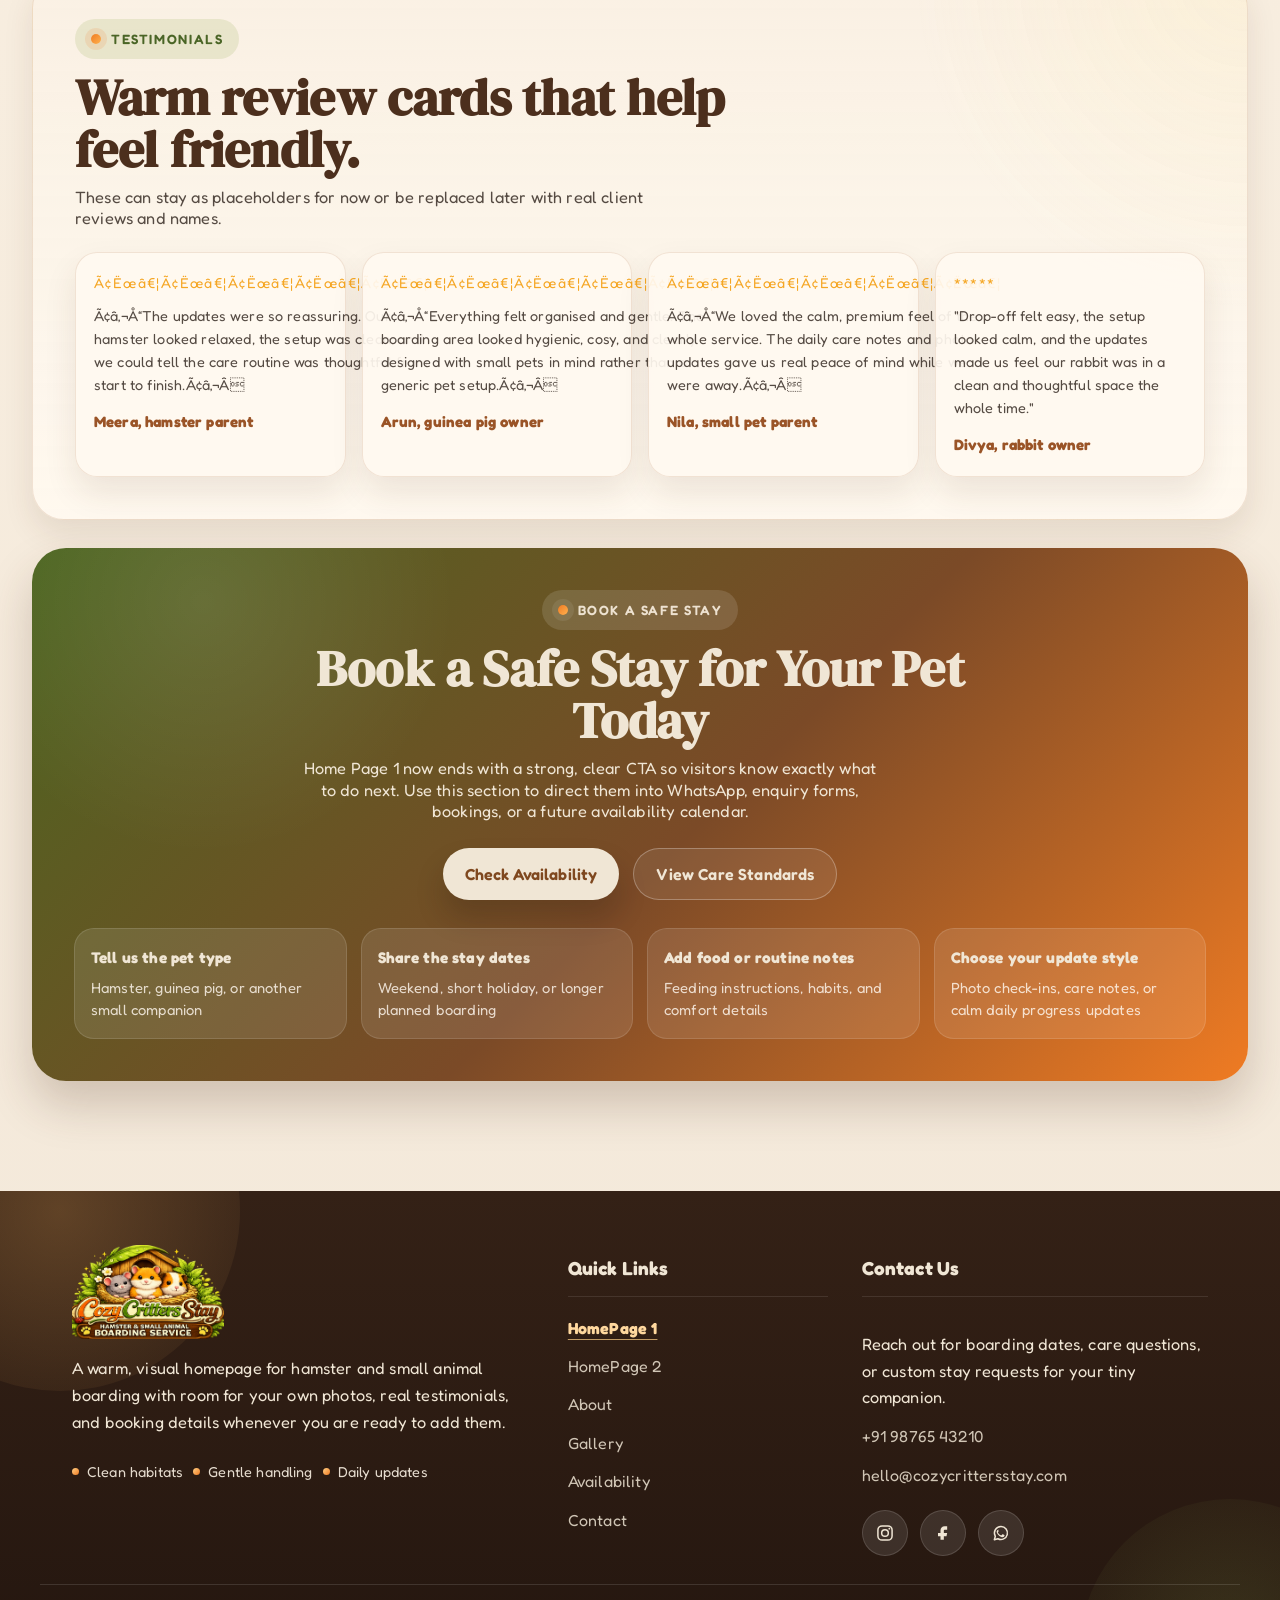
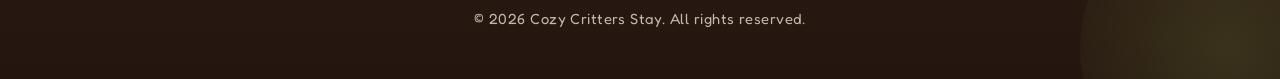
==== commit 81590c7c: "Add files via upload" ====
--- a/index.html
+++ b/index.html
@@ -1,4 +1,4 @@
-<!DOCTYPE html>
+﻿<!DOCTYPE html>
 <html lang="en" dir="ltr">
 <head>
   <meta charset="UTF-8">
@@ -15,7 +15,7 @@
     rel="stylesheet"
   >
   <script src="js/mode-bootstrap.js"></script>
-  <link rel="stylesheet" href="css/style.css">
+  <link rel="stylesheet" href="css/style.css?v=20260508-responsive-lock">
   <link rel="icon" type="image/png" href="image/logo.png">
   <link rel="apple-touch-icon" href="image/logo.png">
 </head>
@@ -77,13 +77,13 @@
                   <path d="M17 5l3 2-3 2"></path>
                 </svg>
               </span>
-              <span class="nav-mode-icon nav-mode-icon--active" aria-hidden="true">
-                <svg viewBox="0 0 24 24" focusable="false">
-                  <path d="M10 7h10"></path>
-                  <path d="M13 12h7"></path>
-                  <path d="M6 17h14"></path>
-                  <path d="M7 5L4 7l3 2"></path>
-                </svg>
+              <span class="nav-mode-icon nav-mode-icon--active" aria-hidden="true">
+                <svg viewBox="0 0 24 24" focusable="false">
+                  <path d="M10 6h10"></path>
+                  <path d="M7 12h13"></path>
+                  <path d="M13 18h7"></path>
+                  <path d="M9 4L4 8l5 4"></path>
+                </svg>
               </span>
               <span class="sr-only nav-mode-value">LTR</span>
             </button>
@@ -538,28 +538,28 @@
 
       <div class="testimonial-grid">
         <article class="testimonial-card" data-reveal="up" style="--reveal-delay: 0s;">
-          <div class="testimonial-stars" aria-label="5 star rating">â˜…â˜…â˜…â˜…â˜…</div>
+          <div class="testimonial-stars" aria-label="5 star rating">Ã¢Ëœâ€¦Ã¢Ëœâ€¦Ã¢Ëœâ€¦Ã¢Ëœâ€¦Ã¢Ëœâ€¦</div>
           <p>
-            â€œThe updates were so reassuring. Our hamster looked relaxed, the setup was clean,
-            and we could tell the care routine was thoughtful from start to finish.â€
+            Ã¢â‚¬Å“The updates were so reassuring. Our hamster looked relaxed, the setup was clean,
+            and we could tell the care routine was thoughtful from start to finish.Ã¢â‚¬Â
           </p>
           <strong>Meera, hamster parent</strong>
         </article>
 
         <article class="testimonial-card" data-reveal="up" style="--reveal-delay: 0.08s;">
-          <div class="testimonial-stars" aria-label="5 star rating">â˜…â˜…â˜…â˜…â˜…</div>
+          <div class="testimonial-stars" aria-label="5 star rating">Ã¢Ëœâ€¦Ã¢Ëœâ€¦Ã¢Ëœâ€¦Ã¢Ëœâ€¦Ã¢Ëœâ€¦</div>
           <p>
-            â€œEverything felt organised and gentle. The boarding area looked hygienic, cosy,
-            and clearly designed with small pets in mind rather than a generic pet setup.â€
+            Ã¢â‚¬Å“Everything felt organised and gentle. The boarding area looked hygienic, cosy,
+            and clearly designed with small pets in mind rather than a generic pet setup.Ã¢â‚¬Â
           </p>
           <strong>Arun, guinea pig owner</strong>
         </article>
 
         <article class="testimonial-card" data-reveal="up" style="--reveal-delay: 0.16s;">
-          <div class="testimonial-stars" aria-label="5 star rating">â˜…â˜…â˜…â˜…â˜…</div>
+          <div class="testimonial-stars" aria-label="5 star rating">Ã¢Ëœâ€¦Ã¢Ëœâ€¦Ã¢Ëœâ€¦Ã¢Ëœâ€¦Ã¢Ëœâ€¦</div>
           <p>
-            â€œWe loved the calm, premium feel of the whole service. The daily care notes
-            and photo updates gave us real peace of mind while we were away.â€
+            Ã¢â‚¬Å“We loved the calm, premium feel of the whole service. The daily care notes
+            and photo updates gave us real peace of mind while we were away.Ã¢â‚¬Â
           </p>
           <strong>Nila, small pet parent</strong>
         </article>
@@ -675,7 +675,10 @@
     </div>
   </footer>
 
-  <script src="js/header-modes.js"></script>
+  <script src="js/header-modes.js?v=20260508-responsive-lock"></script>
   <script src="js/hero-slider.js"></script>
 </body>
 </html>
+
+
+
--- a/css/style.css
+++ b/css/style.css
@@ -253,7 +253,7 @@
 
 .brand-mark {
   display: block;
-  width: 78px;
+  width: 136px;
   flex-shrink: 0;
 }
 
@@ -498,7 +498,7 @@
 }
 
 .nav-mode-button[data-mode-toggle="dir"] .nav-mode-icon svg {
-  transform: scaleX(-1);
+  transform: none;
 }
 
 .nav-mode-icon--default {
@@ -1270,7 +1270,7 @@
   }
 
   .brand-mark {
-    width: 72px;
+    width: 116px;
   }
 
   .brand-copy strong {
@@ -1477,11 +1477,17 @@
   display: grid;
   grid-template-columns: repeat(4, minmax(0, 1fr));
   gap: 18px;
+  align-items: stretch;
   margin-top: clamp(20px, 3vw, 32px);
 }
 
 .hero-info-card {
-  padding: 24px;
+  display: grid;
+  align-content: start;
+  align-items: start;
+  gap: 12px;
+  height: 100%;
+  padding: clamp(22px, 2.2vw, 26px);
   border-radius: 26px;
   border: 1px solid var(--section-line);
   background:
@@ -1513,6 +1519,11 @@
   color: var(--bark);
 }
 
+.hero-info-card h3 {
+  margin: 0;
+  line-height: 1.3;
+}
+
 .hero-info-card p,
 .service-offer-card p,
 .trust-card p,
@@ -1521,6 +1532,11 @@
 .testimonial-card p {
   margin: 10px 0 0;
   color: var(--text-body);
+}
+
+.hero-info-card p {
+  margin: 0;
+  line-height: 1.68;
 }
 
 .story-section,
@@ -2911,7 +2927,7 @@
 }
 
 .footer-branding img {
-  width: 92px;
+  width: 152px;
   flex-shrink: 0;
 }
 
@@ -3509,7 +3525,7 @@
   }
 
   .footer-branding img {
-    width: 80px;
+    width: 124px;
   }
 
   .scroll-top-button {
@@ -4301,7 +4317,7 @@
   grid-template-areas: "left copy right";
   align-items: end;
   gap: clamp(16px, 3vw, 28px);
-  padding: clamp(26px, 4vw, 40px) clamp(20px, 4vw, 42px) 120px;
+  padding: clamp(30px, 4vw, 44px) clamp(20px, 4vw, 42px) 148px;
   border-radius: 38px;
   background:
     linear-gradient(135deg, #7b9a35 0%, #5f7e2f 42%, #b96d2e 100%);
@@ -4424,7 +4440,7 @@
   z-index: 2;
   width: min(780px, calc(100% - 28px));
   margin: -78px auto 0;
-  padding: clamp(22px, 3.4vw, 30px);
+  padding: clamp(24px, 3.6vw, 32px);
   border-radius: 32px;
   border: 1px solid rgba(154, 84, 39, 0.12);
   background: linear-gradient(180deg, rgba(255, 255, 255, 0.98), rgba(250, 245, 236, 0.96));
@@ -4659,7 +4675,7 @@
       "copy copy"
       "left right";
     align-items: end;
-    padding-bottom: 118px;
+    padding-bottom: 136px;
   }
 
   .home-two-page .booking-pet--left,
@@ -4685,7 +4701,7 @@
   }
 
   .home-two-page .booking-request-banner {
-    padding: 24px 18px 104px;
+    padding: 26px 18px 118px;
     border-radius: 30px;
   }
 
@@ -4697,6 +4713,7 @@
   .home-two-page .booking-request-form-card {
     width: calc(100% - 12px);
     margin-top: -54px;
+    padding: 20px;
     border-radius: 26px;
   }
 
@@ -4743,7 +4760,7 @@
 
   .home-two-page .booking-request-banner {
     gap: 14px 18px;
-    padding-bottom: 92px;
+    padding-bottom: 104px;
   }
 
   .home-two-page .booking-request-copy h2 {
@@ -16333,3 +16350,37 @@
     min-width: 0;
   }
 }
+
+/* About page banner: lock hero copy to centered alignment */
+:root body.about-page .about-page-banner {
+  display: grid !important;
+  justify-content: center !important;
+  justify-items: center !important;
+  align-items: center !important;
+  text-align: center !important;
+}
+
+:root body.about-page .about-page-banner__content {
+  display: grid;
+  width: min(100%, 760px) !important;
+  max-width: min(100%, 760px) !important;
+  justify-self: center !important;
+  justify-items: center !important;
+  align-items: center !important;
+  margin: 0 auto !important;
+  margin-inline: auto !important;
+  text-align: center !important;
+}
+
+:root body.about-page .about-page-banner__content h1,
+:root body.about-page .about-page-banner__content p,
+:root body.about-page .about-page-banner__kicker,
+:root body.about-page .about-page-banner__crumbs {
+  margin-inline: auto !important;
+  text-align: center !important;
+}
+
+:root body.about-page .about-page-banner__kicker,
+:root body.about-page .about-page-banner__crumbs {
+  justify-content: center !important;
+}
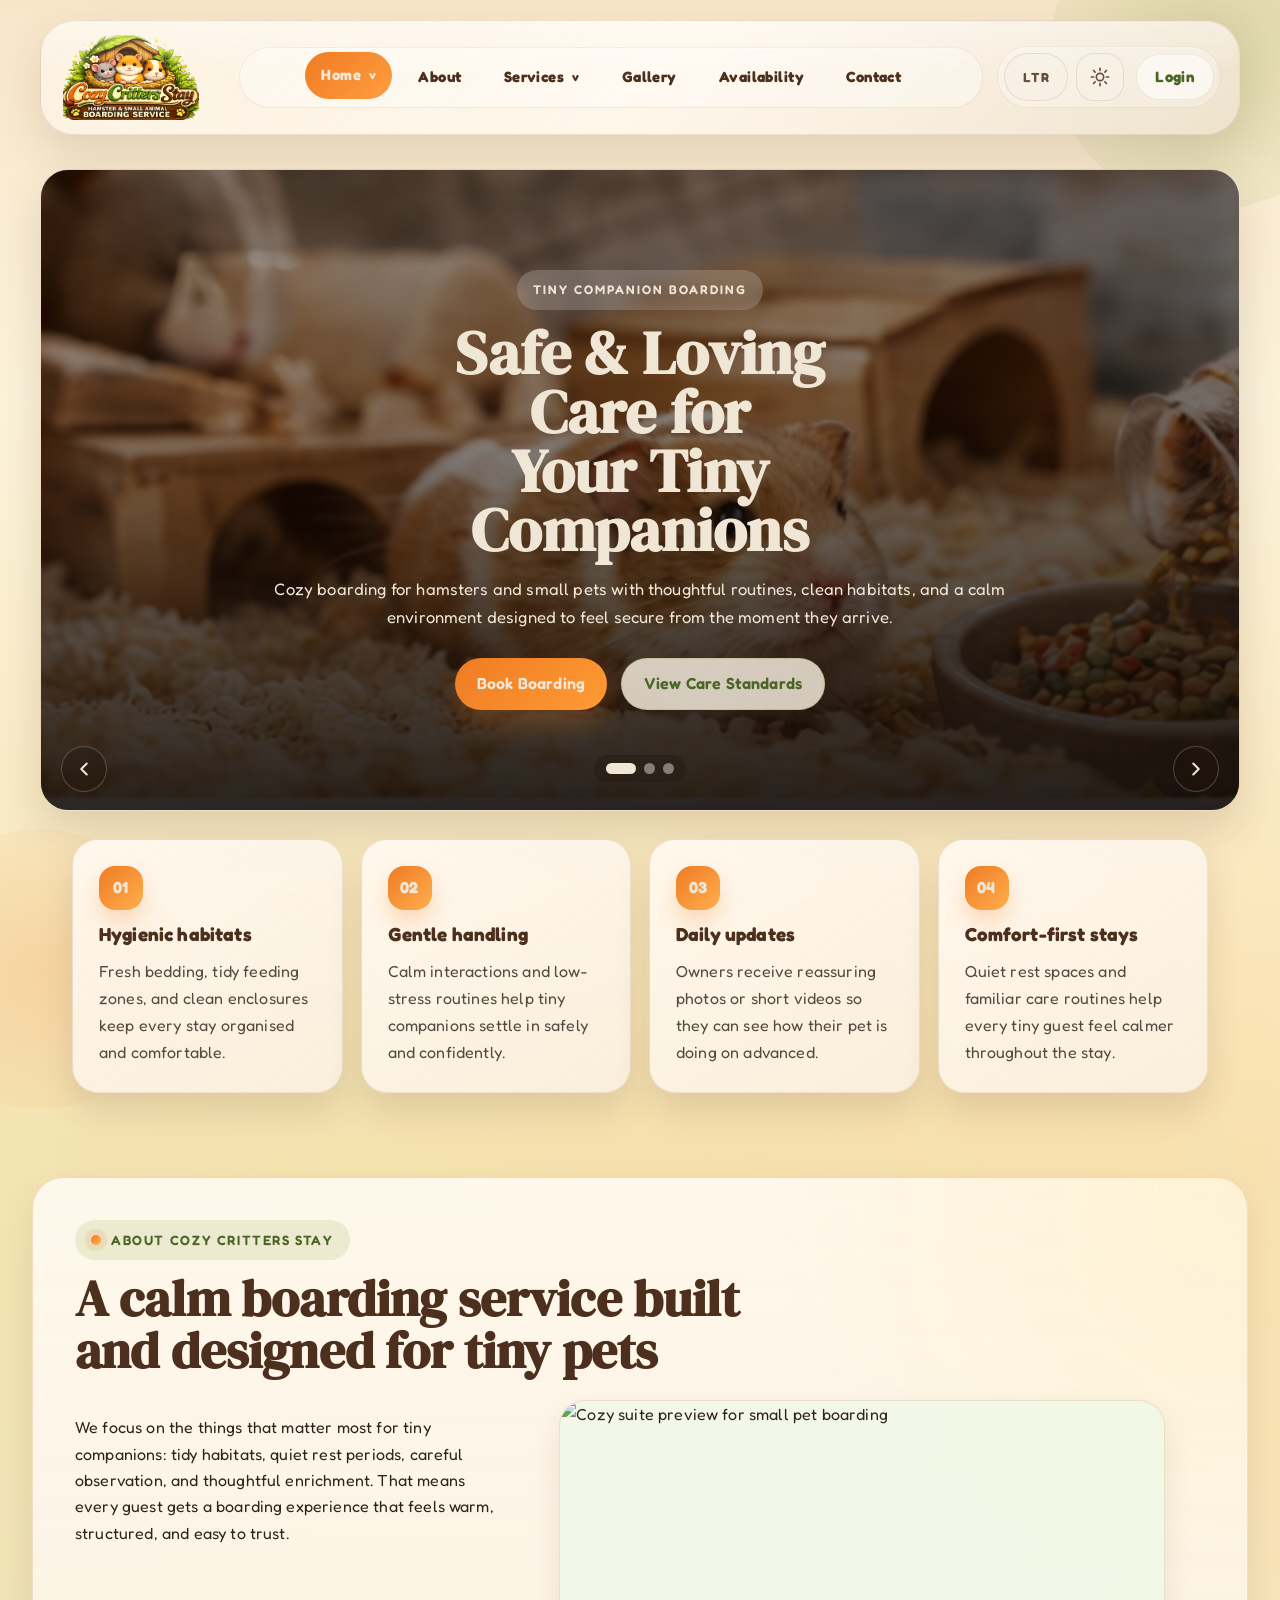
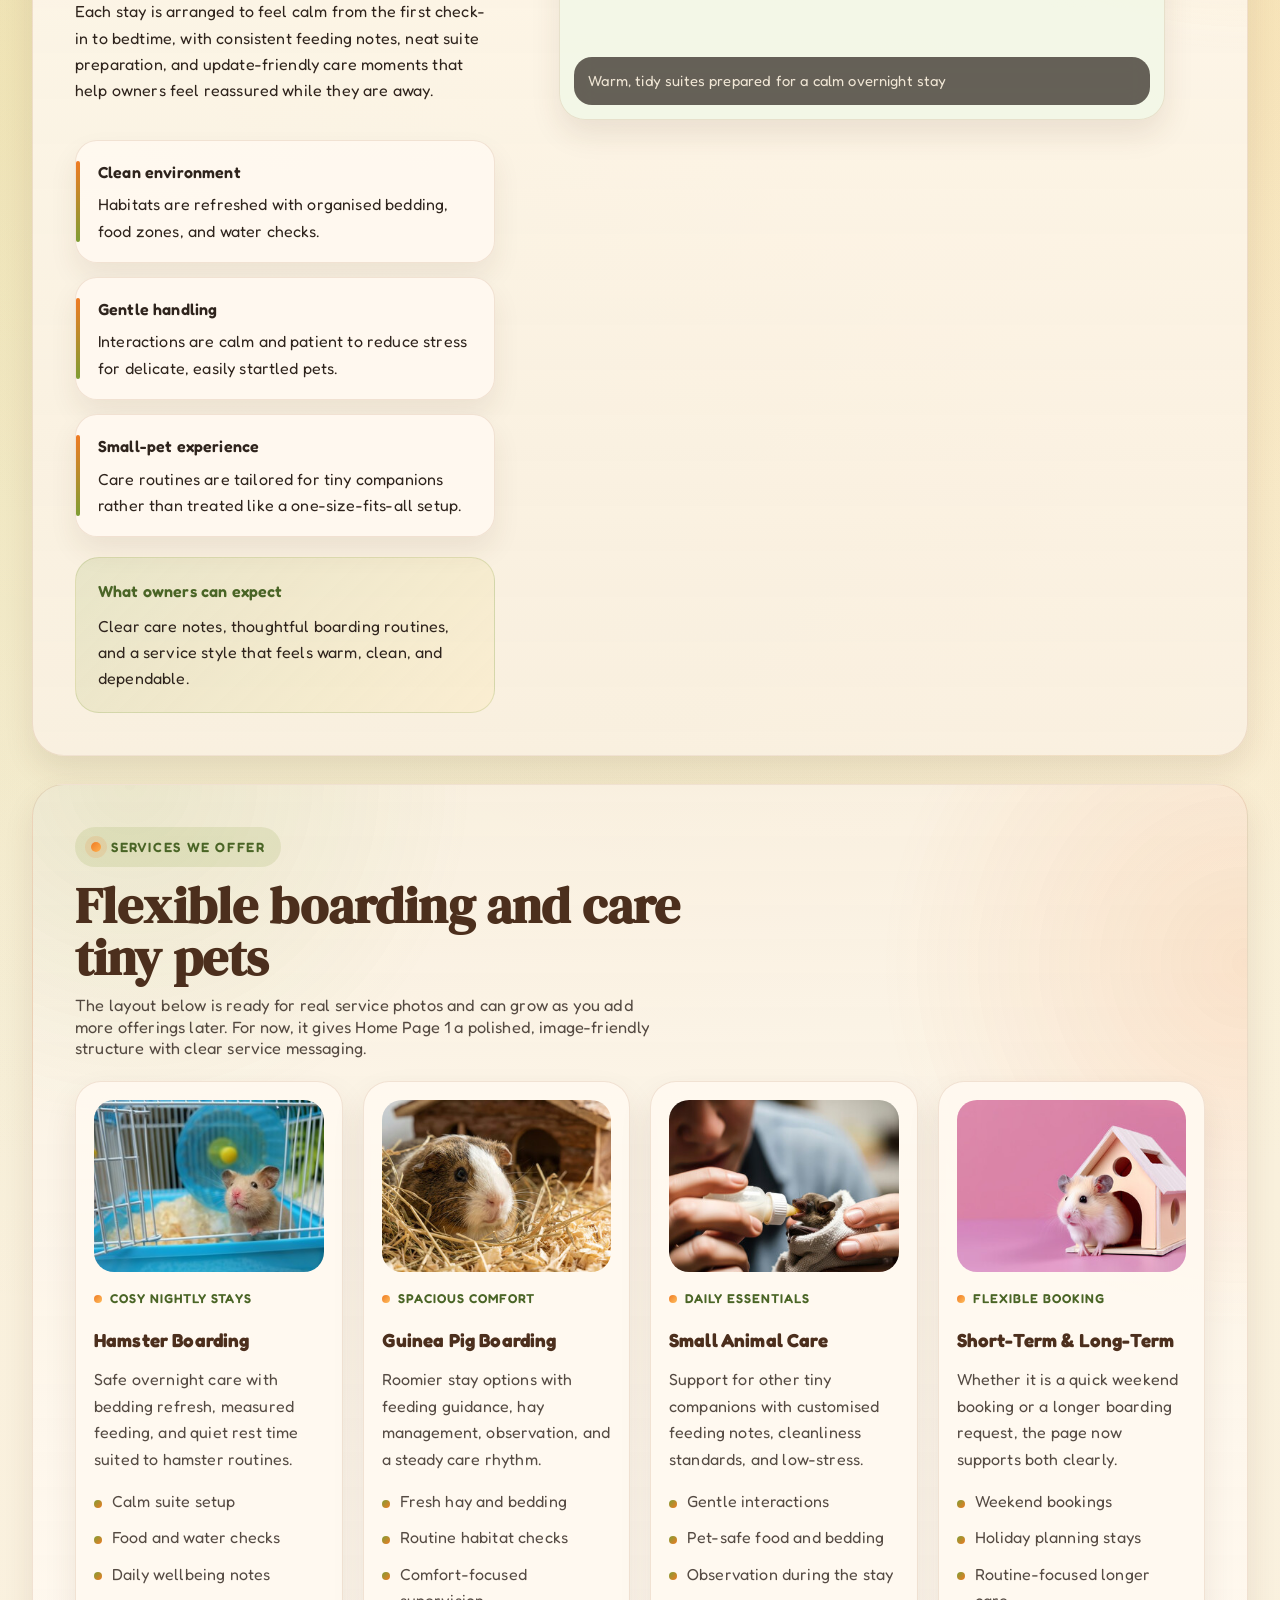
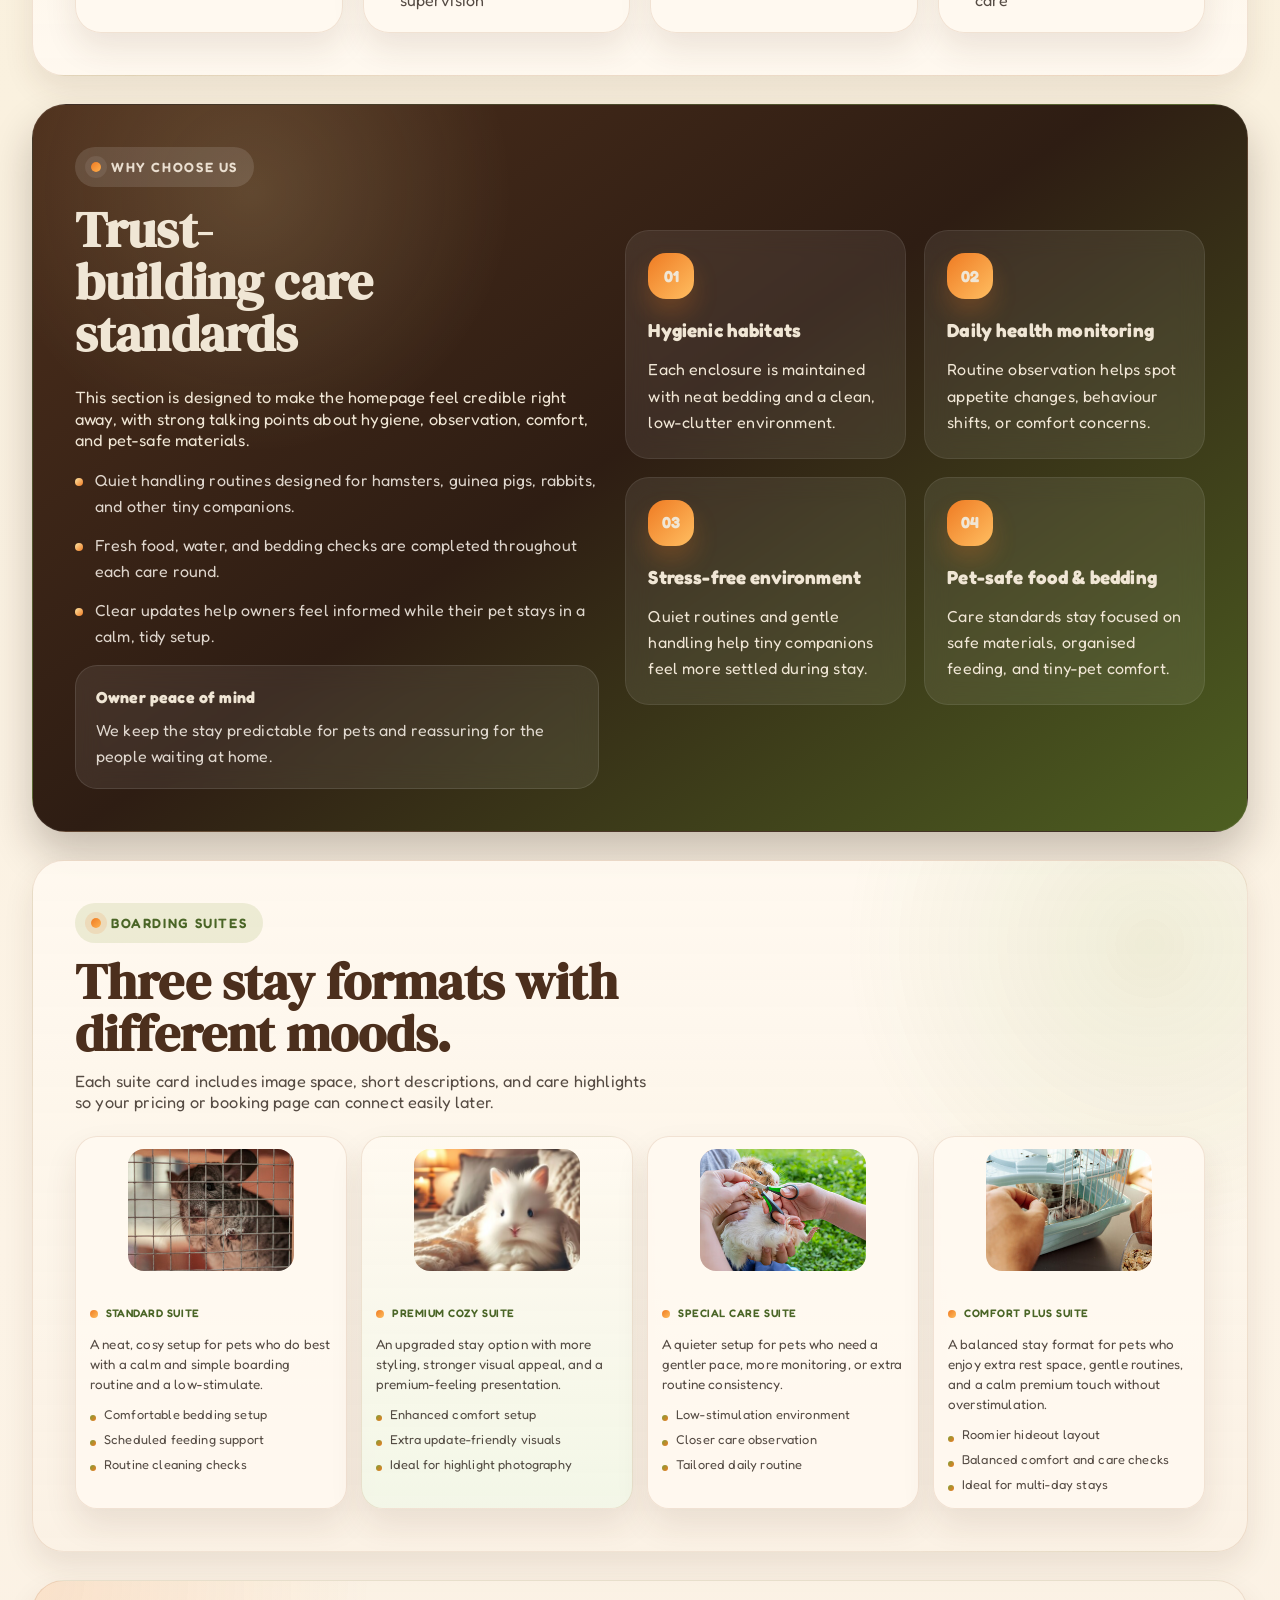
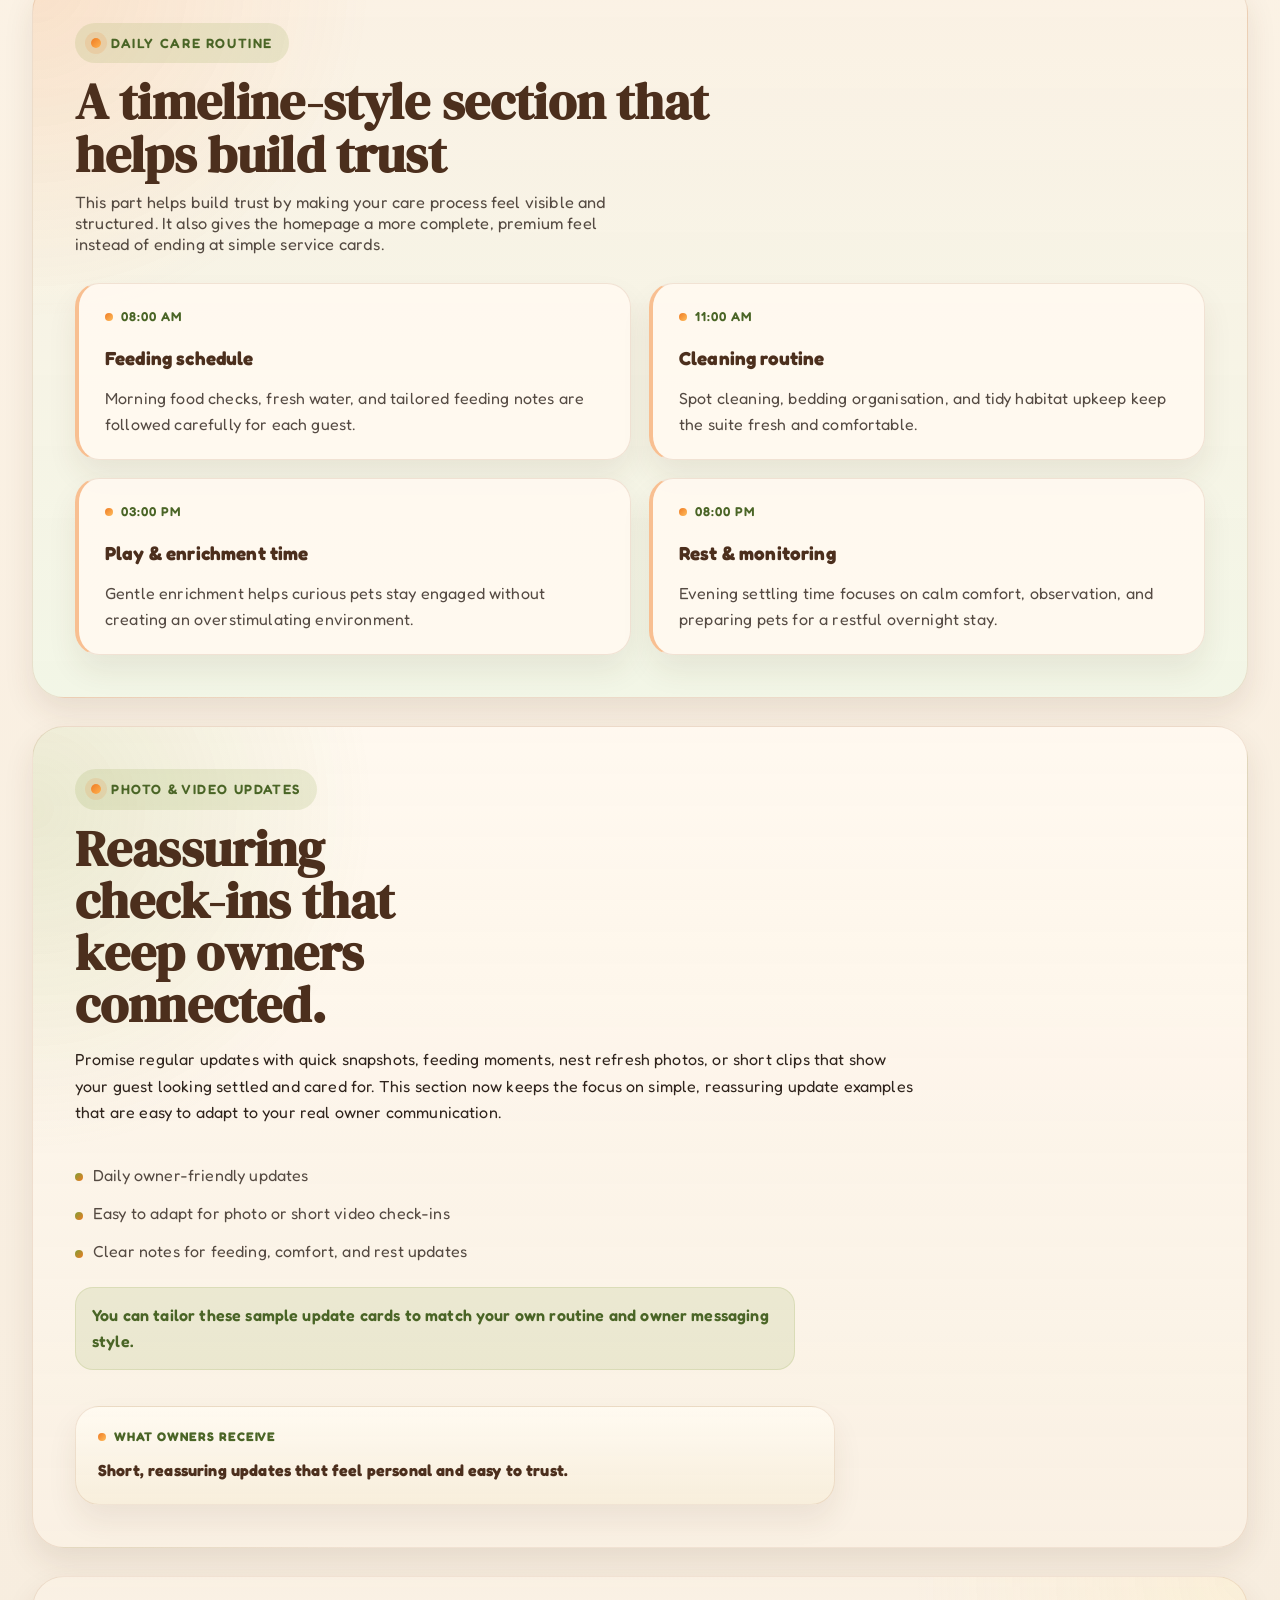
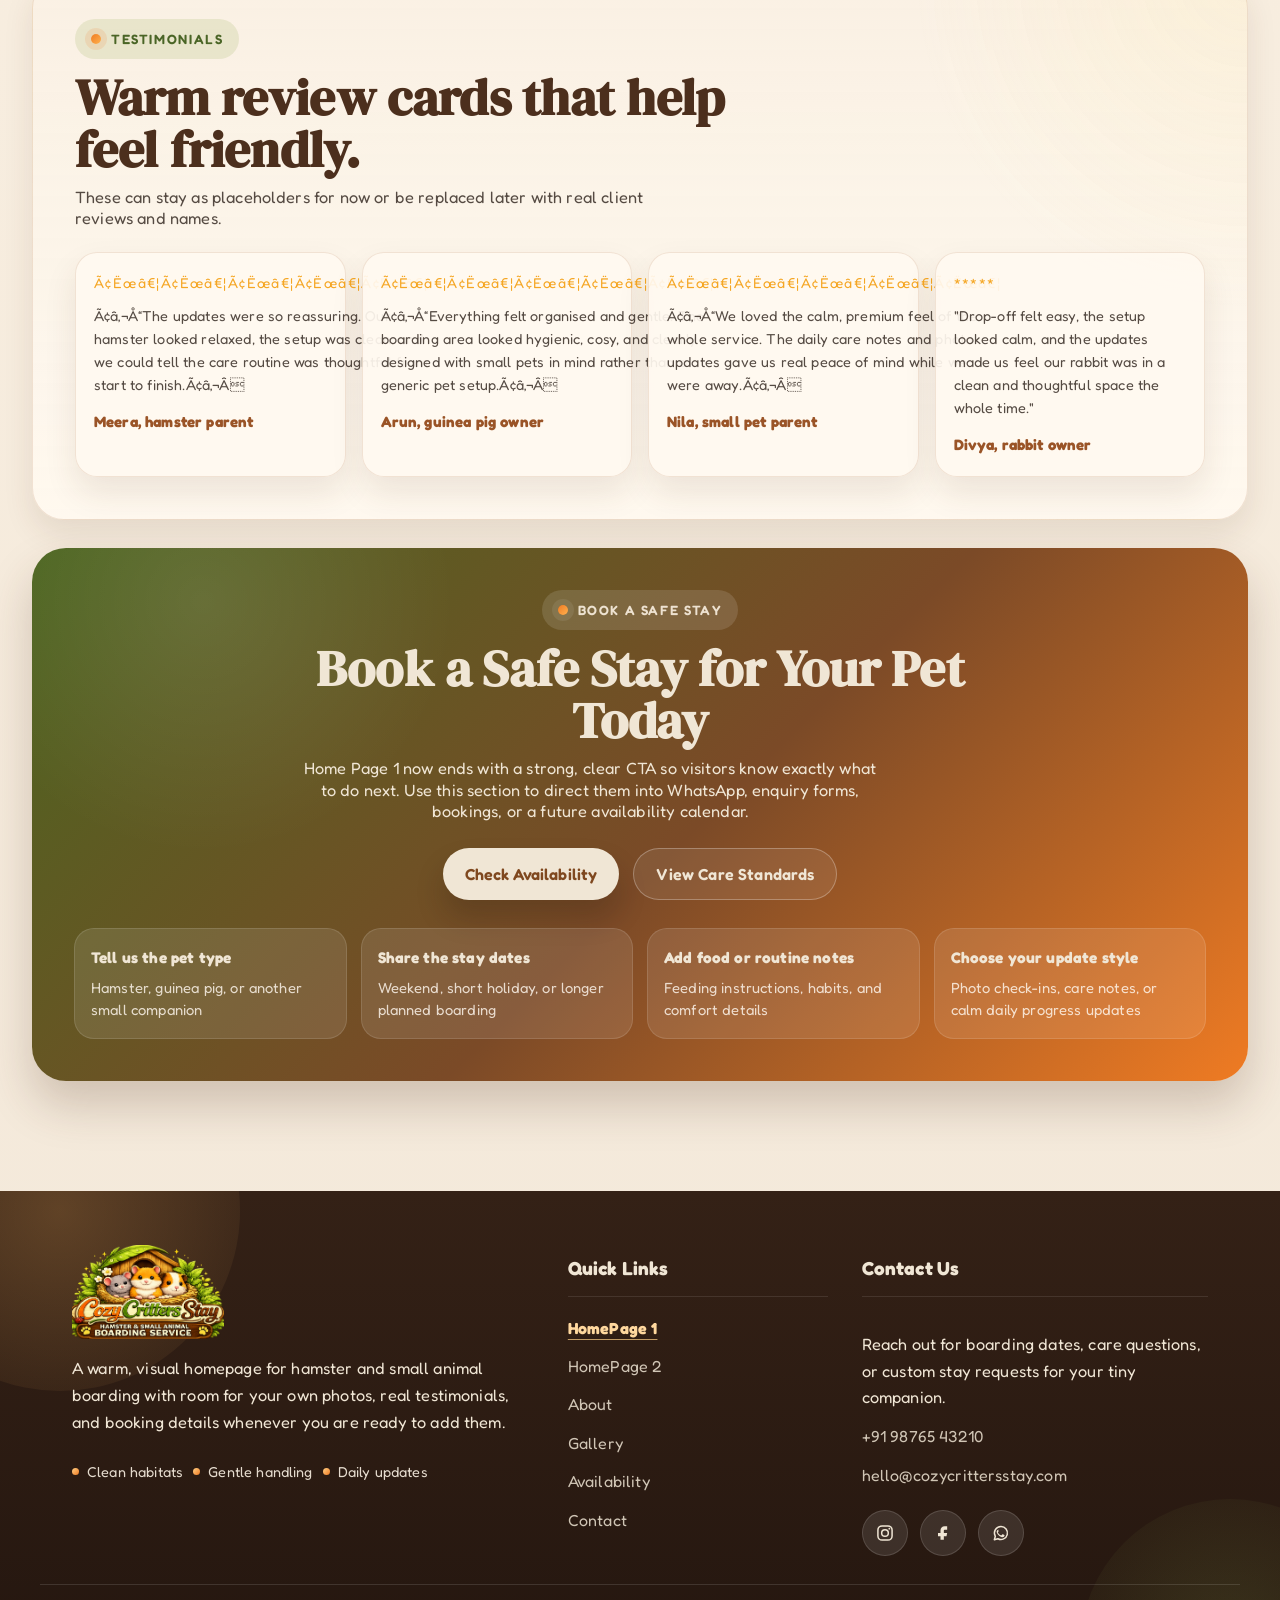
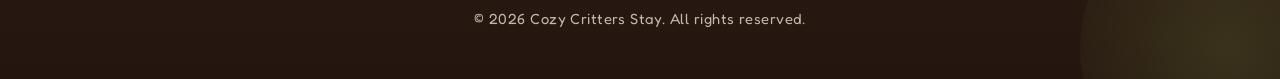
==== commit 94b80882: "Add files via upload" ====
--- a/index.html
+++ b/index.html
@@ -15,7 +15,7 @@
     rel="stylesheet"
   >
   <script src="js/mode-bootstrap.js"></script>
-  <link rel="stylesheet" href="css/style.css?v=20260508-responsive-lock">
+  <link rel="stylesheet" href="css/style.css?v=20260508-nav-state-fix">
   <link rel="icon" type="image/png" href="image/logo.png">
   <link rel="apple-touch-icon" href="image/logo.png">
 </head>
--- a/css/style.css
+++ b/css/style.css
@@ -1,4 +1,4 @@
-:root {
+﻿:root {
   color-scheme: light;
   --cream: #fbf4de;
   --sunlit: #ffe7a6;
@@ -528,6 +528,34 @@
   stroke: none;
 }
 
+.nav-mode-button[data-mode-toggle="dir"] {
+  width: 64px;
+  padding: 0 14px;
+  border-radius: 999px;
+  font-weight: 700;
+  letter-spacing: 0.08em;
+  text-transform: uppercase;
+}
+
+.nav-mode-button[data-mode-toggle="dir"] .nav-mode-icon {
+  display: none;
+}
+
+.nav-mode-button[data-mode-toggle="dir"] .nav-mode-value {
+  position: static;
+  width: auto;
+  height: auto;
+  padding: 0;
+  margin: 0;
+  overflow: visible;
+  clip: auto;
+  white-space: nowrap;
+  border: 0;
+  font-size: 0.82rem;
+  line-height: 1;
+  color: currentColor;
+}
+
 .sr-only {
   position: absolute;
   width: 1px;
@@ -4589,7 +4617,7 @@
 }
 
 .home-two-page .faq-support-item[open] summary::after {
-  content: "âˆ’";
+  content: "Ã¢Ë†â€™";
 }
 
 .home-two-page .faq-support-answer {
@@ -8240,12 +8268,12 @@
   position: relative;
   overflow: hidden;
   display: grid;
-  align-items: center;
-  justify-items: start;
+  align-items: start;
+  justify-items: center;
   min-height: clamp(300px, 36vw, 420px);
   margin: 28px calc(clamp(16px, 4vw, 40px) * -1) 0;
-  padding: clamp(56px, 8vw, 96px) clamp(18px, 4vw, 40px);
-  text-align: start;
+  padding: clamp(40px, 6vw, 70px) clamp(18px, 4vw, 40px);
+  text-align: center;
   background: url("../image/c5.jpg") center 36% / cover no-repeat;
   box-shadow: 0 24px 42px rgba(76, 47, 29, 0.16);
 }
@@ -8292,7 +8320,7 @@
 .contact-page-banner__crumbs {
   display: inline-flex;
   flex-wrap: wrap;
-  justify-content: flex-start;
+  justify-content: center;
   gap: 14px;
   margin-top: 20px;
   color: rgba(255, 248, 239, 0.94);
@@ -16115,6 +16143,198 @@
   }
 }
 
+/* ===== FINAL RESPONSIVE HEADER + INTERNAL BANNER STABILITY ===== */
+@media (min-width: 861px) and (max-width: 1100px) {
+  .navbar {
+    gap: 10px;
+    padding: 12px 14px 12px 16px;
+  }
+
+  .brand-mark {
+    width: 124px;
+  }
+
+  .nav-links {
+    gap: 10px;
+    min-width: 0;
+  }
+
+  .nav-main {
+    flex: 1 1 0%;
+    flex-wrap: nowrap;
+    gap: 6px;
+    padding: 4px;
+  }
+
+  .nav-main > a,
+  .nav-dropdown > summary {
+    padding: 10px 11px;
+    font-size: 0.81rem;
+    letter-spacing: 0.01em;
+    white-space: nowrap;
+  }
+
+  .nav-tools {
+    gap: 8px;
+    padding: 4px;
+  }
+
+  .nav-mode-button {
+    width: 42px;
+    height: 42px;
+    border-radius: 15px;
+  }
+
+  .nav-pill {
+    min-height: 42px;
+    padding-inline: 12px;
+    font-size: 0.84rem;
+    white-space: nowrap;
+  }
+}
+
+@media (max-width: 860px) {
+  .navbar {
+    gap: 14px;
+    align-items: center;
+  }
+
+  .brand-mark {
+    width: clamp(104px, 24vw, 122px);
+  }
+
+  .nav-links {
+    width: 100%;
+    box-sizing: border-box;
+  }
+
+  .nav-main,
+  .nav-tools,
+  .nav-cta {
+    min-width: 0;
+  }
+
+  .nav-main > a,
+  .nav-dropdown > summary,
+  .dropdown-menu a,
+  .nav-pill {
+    white-space: normal;
+    overflow-wrap: anywhere;
+  }
+}
+
+@media (max-width: 768px) {
+  .hero-shell {
+    padding-inline: 14px;
+    padding-bottom: 36px;
+  }
+
+  .navbar {
+    margin-bottom: 26px;
+  }
+
+  :is(
+    .about-page-banner,
+    .contact-page-banner,
+    .gallery-page-banner,
+    .availability-page-banner,
+    .suites-page-banner,
+    .boarding-page-banner,
+    .daily-care-page-banner,
+    .feeding-cleaning-page-banner,
+    .home-two-page .home-two-page-banner
+  ) {
+    margin-top: 22px !important;
+    padding-left: 18px !important;
+    padding-right: 18px !important;
+    min-height: 280px !important;
+  }
+
+  :is(
+    .about-page-banner__content,
+    .contact-page-banner__content,
+    .gallery-page-banner__content,
+    .availability-page-banner__content,
+    .suites-page-banner__content,
+    .boarding-page-banner__content,
+    .daily-care-page-banner__content,
+    .feeding-cleaning-page-banner__content,
+    .home-two-page .home-two-page-banner__content
+  ) {
+    width: min(100%, 680px) !important;
+    max-width: min(100%, 680px) !important;
+  }
+}
+
+@media (max-width: 360px) {
+  .hero-shell {
+    padding-inline: 12px;
+    padding-bottom: 30px;
+  }
+
+  .navbar {
+    gap: 12px;
+    padding: 12px 14px;
+    border-radius: 26px;
+  }
+
+  .brand-mark {
+    width: 96px;
+  }
+
+  .menu-button {
+    width: 48px;
+    height: 48px;
+  }
+
+  :is(
+    .about-page-banner,
+    .contact-page-banner,
+    .gallery-page-banner,
+    .availability-page-banner,
+    .suites-page-banner,
+    .boarding-page-banner,
+    .daily-care-page-banner,
+    .feeding-cleaning-page-banner,
+    .home-two-page .home-two-page-banner
+  ) {
+    padding-left: 16px !important;
+    padding-right: 16px !important;
+    min-height: 252px !important;
+  }
+
+  :is(
+    .about-page-banner__content h1,
+    .contact-page-banner__content h1,
+    .gallery-page-banner__content h1,
+    .availability-page-banner__content h1,
+    .suites-page-banner__content h1,
+    .boarding-page-banner__content h1,
+    .daily-care-page-banner__content h1,
+    .feeding-cleaning-page-banner__content h1,
+    .home-two-page .home-two-page-banner__content h1
+  ) {
+    font-size: clamp(2.25rem, 14vw, 3rem) !important;
+  }
+
+  :is(
+    .about-page-banner__kicker,
+    .contact-page-banner__kicker,
+    .gallery-page-banner__kicker,
+    .availability-page-banner__kicker,
+    .suites-page-banner__kicker,
+    .boarding-page-banner__kicker,
+    .daily-care-page-banner__kicker,
+    .feeding-cleaning-page-banner__kicker,
+    .home-two-page .home-two-page-banner__kicker
+  ) {
+    width: min(100%, 100%);
+    min-height: 0;
+    padding: 10px 14px;
+    line-height: 1.35;
+    white-space: normal;
+  }
+}
 /* Direct breadcrumb lock for pages that were still rendering lighter */
 :is(
   body.availability-page .availability-page-banner__crumbs,
@@ -16384,3 +16604,430 @@
 :root body.about-page .about-page-banner__crumbs {
   justify-content: center !important;
 }
+
+:root body.contact-page .contact-page-banner {
+  display: grid !important;
+  justify-content: center !important;
+  justify-items: center !important;
+  align-items: center !important;
+  text-align: center !important;
+}
+
+:root body.contact-page .contact-page-banner__content {
+  display: grid !important;
+  width: min(100%, 760px) !important;
+  max-width: min(100%, 760px) !important;
+  justify-self: center !important;
+  justify-items: center !important;
+  align-items: center !important;
+  margin: 0 auto !important;
+  margin-inline: auto !important;
+  text-align: center !important;
+}
+
+:root body.contact-page .contact-page-banner__content h1,
+:root body.contact-page .contact-page-banner__kicker,
+:root body.contact-page .contact-page-banner__crumbs {
+  margin-inline: auto !important;
+  text-align: center !important;
+}
+
+:root body.contact-page .contact-page-banner__kicker,
+:root body.contact-page .contact-page-banner__crumbs {
+  justify-content: center !important;
+}
+
+
+/* Final banner center lock: match internal banners to About page */
+:root:not([dir="rtl"]) :is(
+  body.about-page .about-page-banner,
+  body.contact-page .contact-page-banner,
+  body.gallery-page .gallery-page-banner,
+  body.availability-page .availability-page-banner,
+  body.suites-page .suites-page-banner,
+  body.boarding-page .boarding-page-banner,
+  body.daily-care-page .daily-care-page-banner,
+  body.feeding-cleaning-page .feeding-cleaning-page-banner
+) {
+  justify-content: center !important;
+  justify-items: center !important;
+  text-align: center !important;
+}
+
+:root:not([dir="rtl"]) :is(
+  body.about-page .about-page-banner__content,
+  body.contact-page .contact-page-banner__content,
+  body.gallery-page .gallery-page-banner__content,
+  body.availability-page .availability-page-banner__content,
+  body.suites-page .suites-page-banner__content,
+  body.boarding-page .boarding-page-banner__content,
+  body.daily-care-page .daily-care-page-banner__content,
+  body.feeding-cleaning-page .feeding-cleaning-page-banner__content
+) {
+  margin: 0 auto !important;
+  margin-inline: auto !important;
+  text-align: center !important;
+  justify-items: center !important;
+  align-items: center !important;
+}
+
+:root:not([dir="rtl"]) :is(
+  body.about-page .about-page-banner__content h1,
+  body.about-page .about-page-banner__content p,
+  body.contact-page .contact-page-banner__content h1,
+  body.contact-page .contact-page-banner__content p,
+  body.gallery-page .gallery-page-banner__content h1,
+  body.gallery-page .gallery-page-banner__content p,
+  body.availability-page .availability-page-banner__content h1,
+  body.availability-page .availability-page-banner__content p,
+  body.suites-page .suites-page-banner__content h1,
+  body.suites-page .suites-page-banner__content p,
+  body.boarding-page .boarding-page-banner__content h1,
+  body.boarding-page .boarding-page-banner__content p,
+  body.daily-care-page .daily-care-page-banner__content h1,
+  body.daily-care-page .daily-care-page-banner__content p,
+  body.feeding-cleaning-page .feeding-cleaning-page-banner__content h1,
+  body.feeding-cleaning-page .feeding-cleaning-page-banner__content p,
+  .about-page-banner__kicker,
+  .contact-page-banner__kicker,
+  .gallery-page-banner__kicker,
+  .availability-page-banner__kicker,
+  .suites-page-banner__kicker,
+  .boarding-page-banner__kicker,
+  .daily-care-page-banner__kicker,
+  .feeding-cleaning-page-banner__kicker,
+  .about-page-banner__crumbs,
+  .contact-page-banner__crumbs,
+  .gallery-page-banner__crumbs,
+  .availability-page-banner__crumbs,
+  .suites-page-banner__crumbs,
+  .boarding-page-banner__crumbs,
+  .daily-care-page-banner__crumbs,
+  .feeding-cleaning-page-banner__crumbs
+) {
+  margin-inline: auto !important;
+  text-align: center !important;
+}
+
+:root:not([dir="rtl"]) :is(
+  .about-page-banner__kicker,
+  .contact-page-banner__kicker,
+  .gallery-page-banner__kicker,
+  .availability-page-banner__kicker,
+  .suites-page-banner__kicker,
+  .boarding-page-banner__kicker,
+  .daily-care-page-banner__kicker,
+  .feeding-cleaning-page-banner__kicker,
+  .about-page-banner__crumbs,
+  .contact-page-banner__crumbs,
+  .gallery-page-banner__crumbs,
+  .availability-page-banner__crumbs,
+  .suites-page-banner__crumbs,
+  .boarding-page-banner__crumbs,
+  .daily-care-page-banner__crumbs,
+  .feeding-cleaning-page-banner__crumbs
+) {
+  justify-content: center !important;
+}
+
+
+
+/* ===== FINAL MOBILE + TABLET RESPONSIVE LOCK ===== */
+.brand-copy:empty {
+  display: none !important;
+}
+
+@media (max-width: 1100px) {
+  .navbar,
+  .section-shell,
+  .home-two-page .section-shell,
+  .footer-shell,
+  .auth-stage,
+  main,
+  .home-main {
+    max-width: 100%;
+    box-sizing: border-box;
+  }
+
+  .navbar {
+    width: min(100%, 1220px);
+    margin-inline: auto;
+  }
+}
+
+@media (max-width: 1024px) {
+  .hero-shell {
+    overflow-x: clip;
+  }
+
+  .section-shell,
+  .home-two-page .section-shell,
+  .footer-shell,
+  .auth-stage {
+    width: min(100%, calc(100% - 28px));
+    margin-inline: auto;
+  }
+
+  .nav-links,
+  .nav-main,
+  .nav-tools,
+  .nav-cta,
+  .dropdown-menu,
+  .dropdown-menu a {
+    min-width: 0;
+    box-sizing: border-box;
+  }
+
+  :root:not([dir="rtl"]) :is(
+    body.about-page .about-page-banner,
+    body.contact-page .contact-page-banner,
+    body.gallery-page .gallery-page-banner,
+    body.availability-page .availability-page-banner,
+    body.suites-page .suites-page-banner,
+    body.boarding-page .boarding-page-banner,
+    body.daily-care-page .daily-care-page-banner,
+    body.feeding-cleaning-page .feeding-cleaning-page-banner,
+    .home-two-page .home-two-page-banner
+  ) {
+    display: grid !important;
+    justify-content: center !important;
+    justify-items: center !important;
+    align-items: center !important;
+    text-align: center !important;
+    min-height: clamp(280px, 48vw, 390px) !important;
+    padding: clamp(40px, 6vw, 64px) clamp(18px, 4vw, 28px) !important;
+  }
+
+  :root:not([dir="rtl"]) :is(
+    body.about-page .about-page-banner__content,
+    body.contact-page .contact-page-banner__content,
+    body.gallery-page .gallery-page-banner__content,
+    body.availability-page .availability-page-banner__content,
+    body.suites-page .suites-page-banner__content,
+    body.boarding-page .boarding-page-banner__content,
+    body.daily-care-page .daily-care-page-banner__content,
+    body.feeding-cleaning-page .feeding-cleaning-page-banner__content,
+    .home-two-page .home-two-page-banner__content
+  ) {
+    width: min(100%, 720px) !important;
+    max-width: min(100%, 720px) !important;
+    margin: 0 auto !important;
+    margin-inline: auto !important;
+    justify-items: center !important;
+    align-items: center !important;
+    text-align: center !important;
+  }
+
+  :root:not([dir="rtl"]) :is(
+    body.about-page .about-page-banner__content h1,
+    body.about-page .about-page-banner__content p,
+    body.contact-page .contact-page-banner__content h1,
+    body.contact-page .contact-page-banner__content p,
+    body.gallery-page .gallery-page-banner__content h1,
+    body.gallery-page .gallery-page-banner__content p,
+    body.availability-page .availability-page-banner__content h1,
+    body.availability-page .availability-page-banner__content p,
+    body.suites-page .suites-page-banner__content h1,
+    body.suites-page .suites-page-banner__content p,
+    body.boarding-page .boarding-page-banner__content h1,
+    body.boarding-page .boarding-page-banner__content p,
+    body.daily-care-page .daily-care-page-banner__content h1,
+    body.daily-care-page .daily-care-page-banner__content p,
+    body.feeding-cleaning-page .feeding-cleaning-page-banner__content h1,
+    body.feeding-cleaning-page .feeding-cleaning-page-banner__content p,
+    .home-two-page .home-two-page-banner__content h1,
+    .home-two-page .home-two-page-banner__content p,
+    .about-page-banner__kicker,
+    .contact-page-banner__kicker,
+    .gallery-page-banner__kicker,
+    .availability-page-banner__kicker,
+    .suites-page-banner__kicker,
+    .boarding-page-banner__kicker,
+    .daily-care-page-banner__kicker,
+    .feeding-cleaning-page-banner__kicker,
+    .about-page-banner__crumbs,
+    .contact-page-banner__crumbs,
+    .gallery-page-banner__crumbs,
+    .availability-page-banner__crumbs,
+    .suites-page-banner__crumbs,
+    .boarding-page-banner__crumbs,
+    .daily-care-page-banner__crumbs,
+    .feeding-cleaning-page-banner__crumbs,
+    .home-two-page .home-two-page-banner__actions,
+    .home-two-page .home-two-page-banner__kicker
+  ) {
+    margin-inline: auto !important;
+    text-align: center !important;
+    justify-content: center !important;
+  }
+}
+
+@media (max-width: 860px) {
+  .navbar {
+    gap: 12px;
+    margin-bottom: 24px;
+  }
+
+  .brand-mark {
+    width: clamp(96px, 24vw, 118px);
+  }
+
+  .nav-links {
+    top: calc(100% + 10px);
+    width: 100%;
+    max-height: min(calc(100dvh - 110px), 72vh);
+    overflow-y: auto;
+    overflow-x: hidden;
+  }
+
+  .nav-main > a,
+  .nav-dropdown > summary,
+  .dropdown-menu a,
+  .nav-pill {
+    min-height: 44px;
+    white-space: normal;
+    overflow-wrap: anywhere;
+  }
+}
+
+@media (max-width: 768px) {
+  .hero-shell {
+    padding-inline: 14px;
+    padding-bottom: 34px;
+  }
+
+  main,
+  .home-main {
+    padding-left: 0 !important;
+    padding-right: 0 !important;
+  }
+
+  .navbar {
+    padding: 14px 16px;
+  }
+
+  .nav-preferences,
+  .nav-cta {
+    width: 100%;
+  }
+
+  :is(
+    .hero-actions,
+    .availability-actions,
+    .availability-overview-actions,
+    .availability-booking-actions,
+    .about-promise-actions,
+    .about-closing-actions,
+    .suite-reserve__actions,
+    .boarding-support__actions,
+    .daily-care-updates__actions,
+    .feeding-cleaning-pack__actions,
+    .home-two-page .home-two-page-banner__actions,
+    .home-two-page .booking-request-actions,
+    .home-two-page .availability-request-actions
+  ) {
+    grid-template-columns: 1fr !important;
+  }
+}
+
+@media (max-width: 480px) {
+  .hero-shell {
+    padding-inline: 12px;
+    padding-bottom: 30px;
+  }
+
+  .navbar {
+    gap: 10px;
+    padding: 12px 14px;
+    border-radius: 26px;
+  }
+
+  .brand-mark {
+    width: 92px;
+  }
+
+  .menu-button {
+    width: 48px;
+    height: 48px;
+  }
+
+  :root:not([dir="rtl"]) :is(
+    body.about-page .about-page-banner,
+    body.contact-page .contact-page-banner,
+    body.gallery-page .gallery-page-banner,
+    body.availability-page .availability-page-banner,
+    body.suites-page .suites-page-banner,
+    body.boarding-page .boarding-page-banner,
+    body.daily-care-page .daily-care-page-banner,
+    body.feeding-cleaning-page .feeding-cleaning-page-banner,
+    .home-two-page .home-two-page-banner
+  ) {
+    min-height: 250px !important;
+    padding-left: 16px !important;
+    padding-right: 16px !important;
+  }
+
+  :is(
+    .about-page-banner__content h1,
+    .contact-page-banner__content h1,
+    .gallery-page-banner__content h1,
+    .availability-page-banner__content h1,
+    .suites-page-banner__content h1,
+    .boarding-page-banner__content h1,
+    .daily-care-page-banner__content h1,
+    .feeding-cleaning-page-banner__content h1,
+    .home-two-page .home-two-page-banner__content h1
+  ) {
+    font-size: clamp(2.2rem, 13vw, 2.95rem) !important;
+  }
+
+  :is(
+    .about-page-banner__kicker,
+    .contact-page-banner__kicker,
+    .gallery-page-banner__kicker,
+    .availability-page-banner__kicker,
+    .suites-page-banner__kicker,
+    .boarding-page-banner__kicker,
+    .daily-care-page-banner__kicker,
+    .feeding-cleaning-page-banner__kicker,
+    .home-two-page .home-two-page-banner__kicker
+  ) {
+    min-height: 0;
+    padding: 10px 14px;
+    line-height: 1.35;
+    white-space: normal;
+  }
+}
+
+/* ===== DAILY CARE BANNER CENTER LOCK ===== */
+:root:not([dir="rtl"]) body.daily-care-page .daily-care-page-banner {
+  display: grid !important;
+  justify-content: center !important;
+  justify-items: center !important;
+  align-items: center !important;
+  text-align: center !important;
+}
+
+:root:not([dir="rtl"]) body.daily-care-page .daily-care-page-banner__content {
+  width: min(100%, 720px) !important;
+  max-width: min(100%, 720px) !important;
+  margin: 0 auto !important;
+  margin-inline: auto !important;
+  justify-self: center !important;
+  justify-items: center !important;
+  align-items: center !important;
+  text-align: center !important;
+}
+
+:root:not([dir="rtl"]) body.daily-care-page .daily-care-page-banner__content h1,
+:root:not([dir="rtl"]) body.daily-care-page .daily-care-page-banner__content p,
+:root:not([dir="rtl"]) body.daily-care-page .daily-care-page-banner__kicker,
+:root:not([dir="rtl"]) body.daily-care-page .daily-care-page-banner__crumbs {
+  margin-inline: auto !important;
+  text-align: center !important;
+}
+
+:root:not([dir="rtl"]) body.daily-care-page .daily-care-page-banner__kicker,
+:root:not([dir="rtl"]) body.daily-care-page .daily-care-page-banner__crumbs {
+  justify-content: center !important;
+}
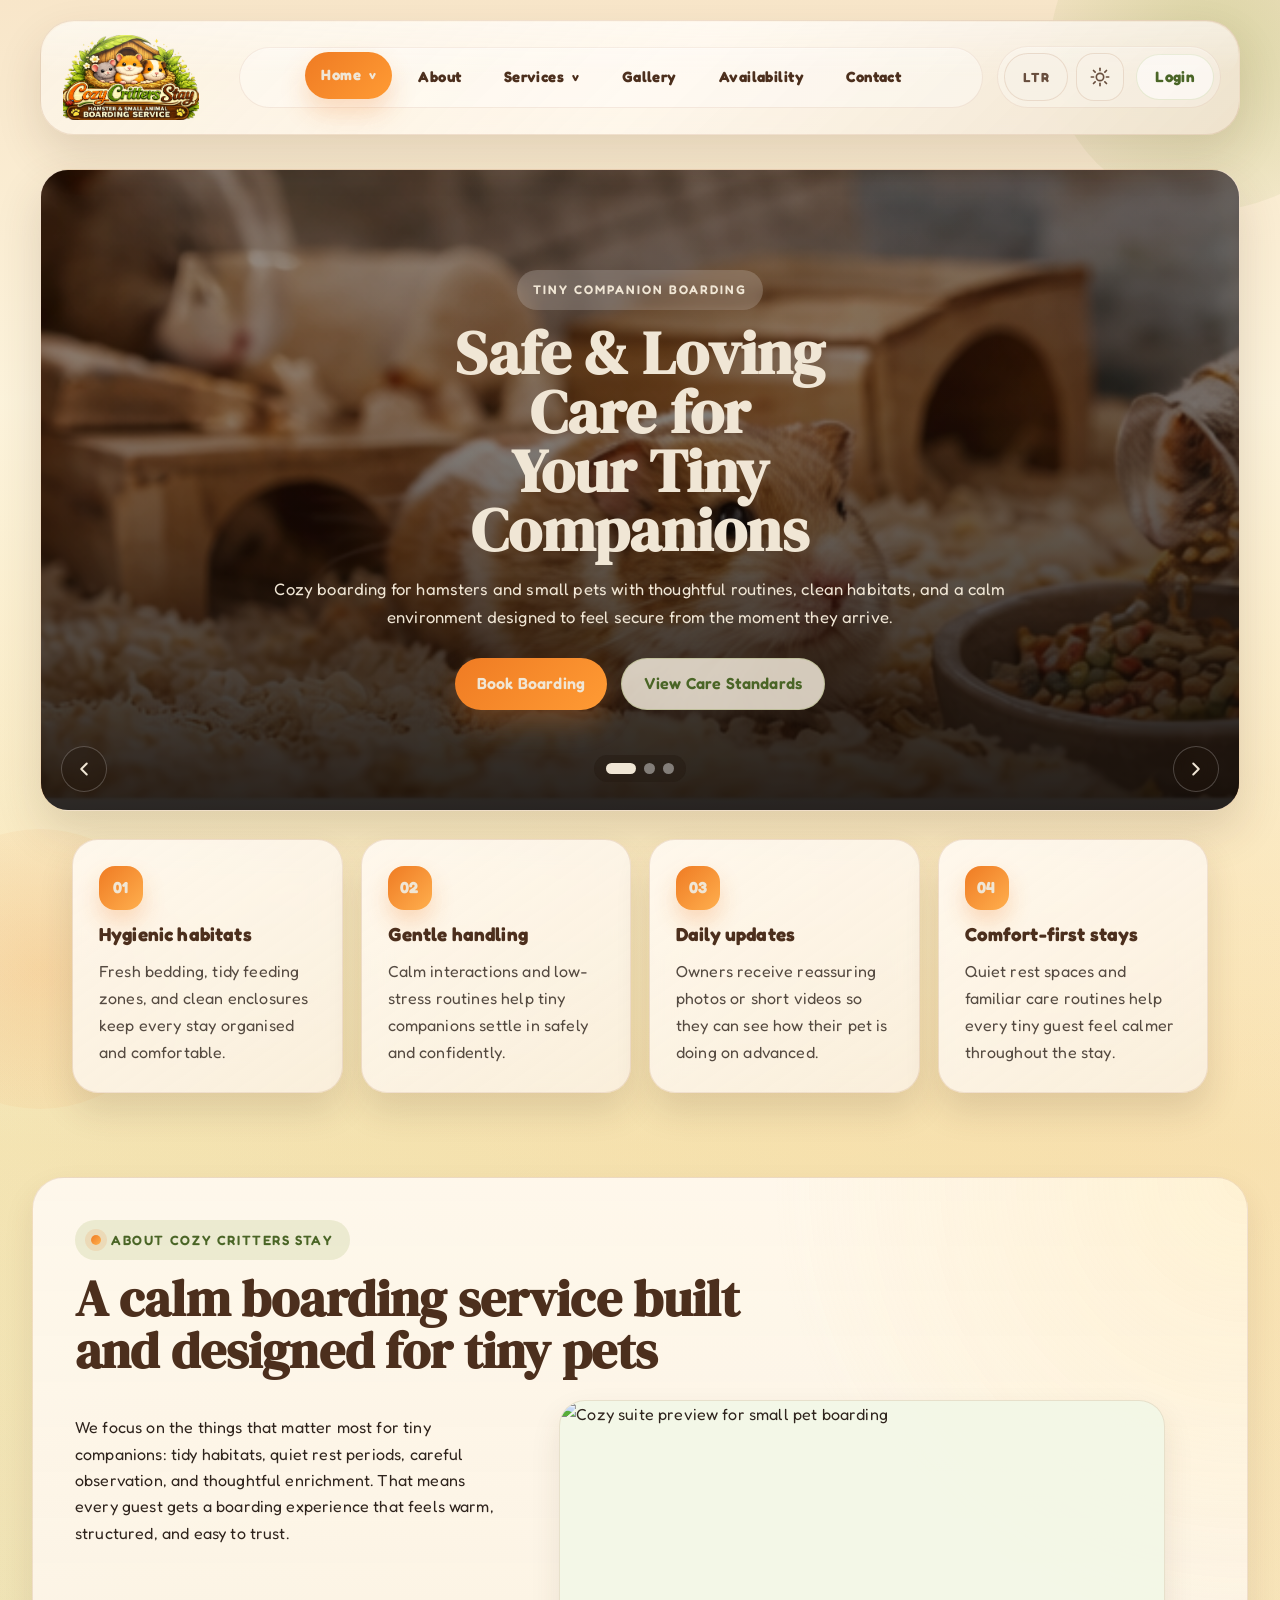
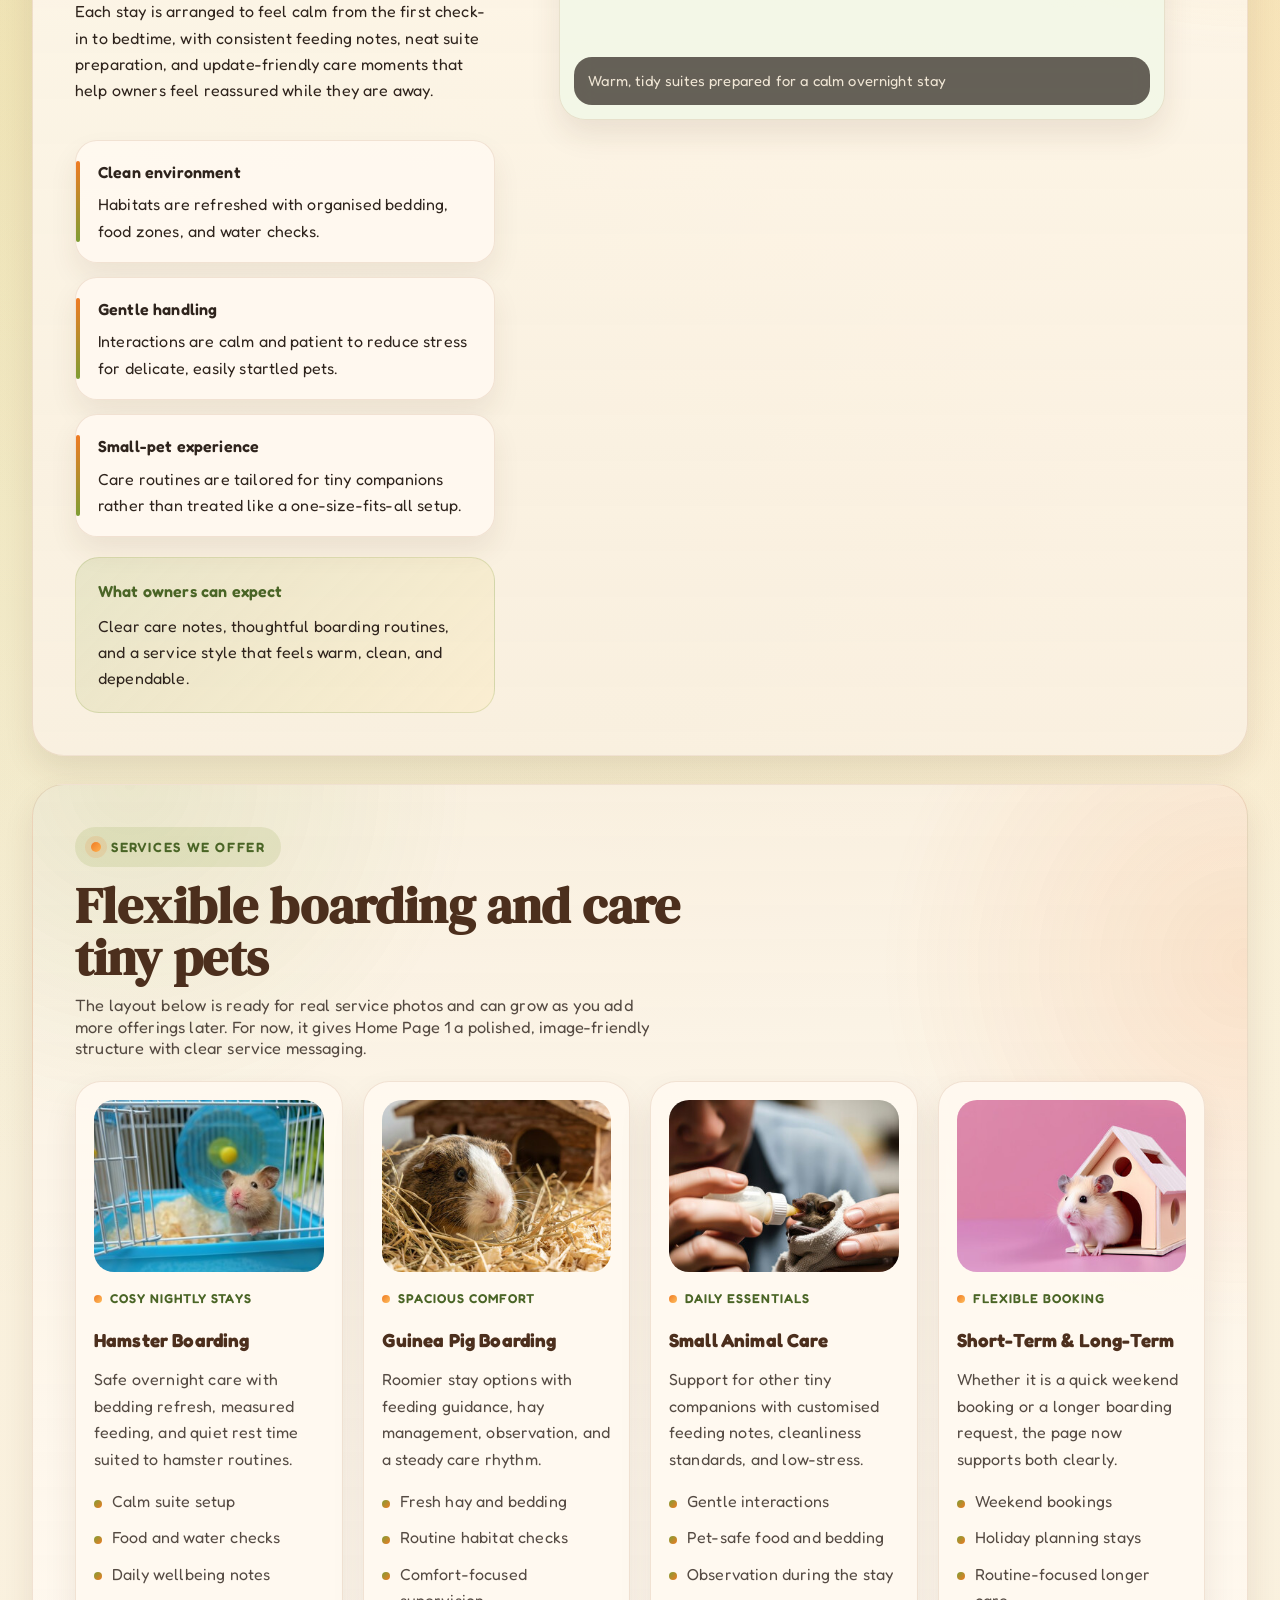
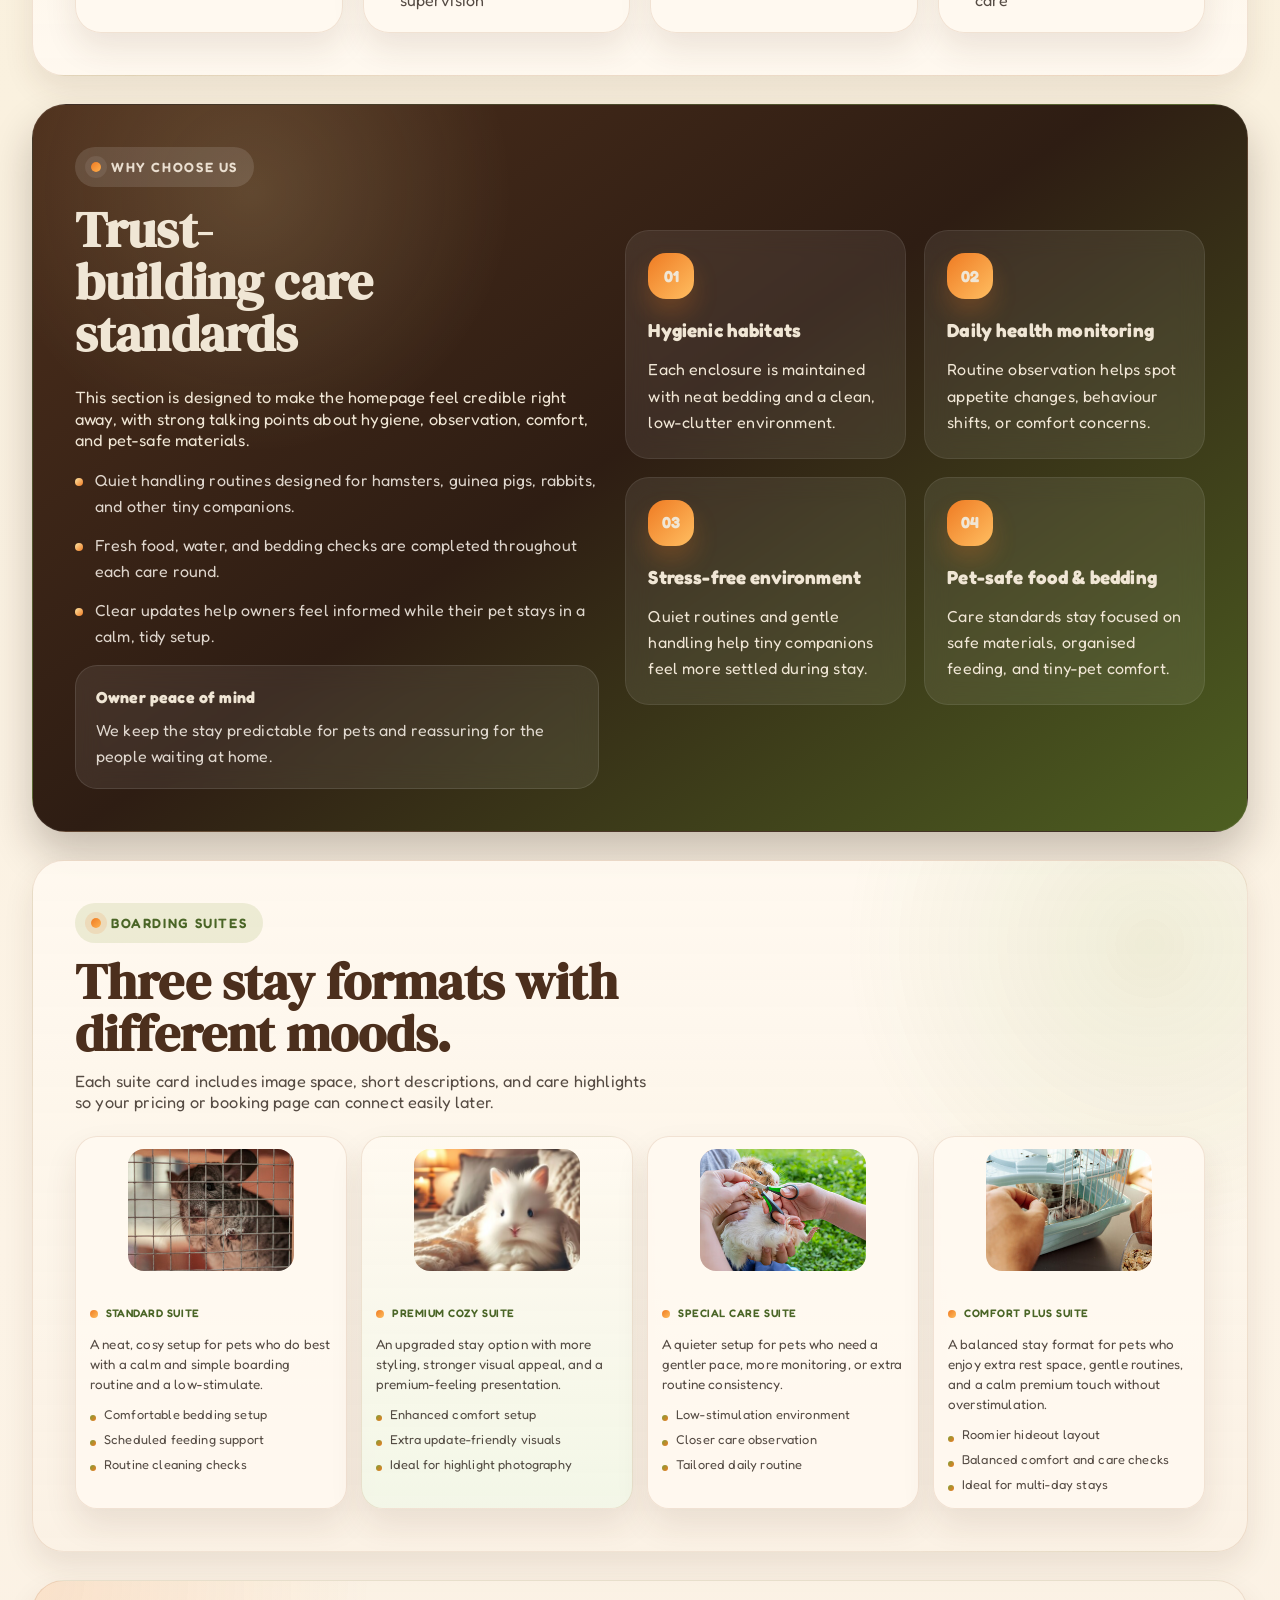
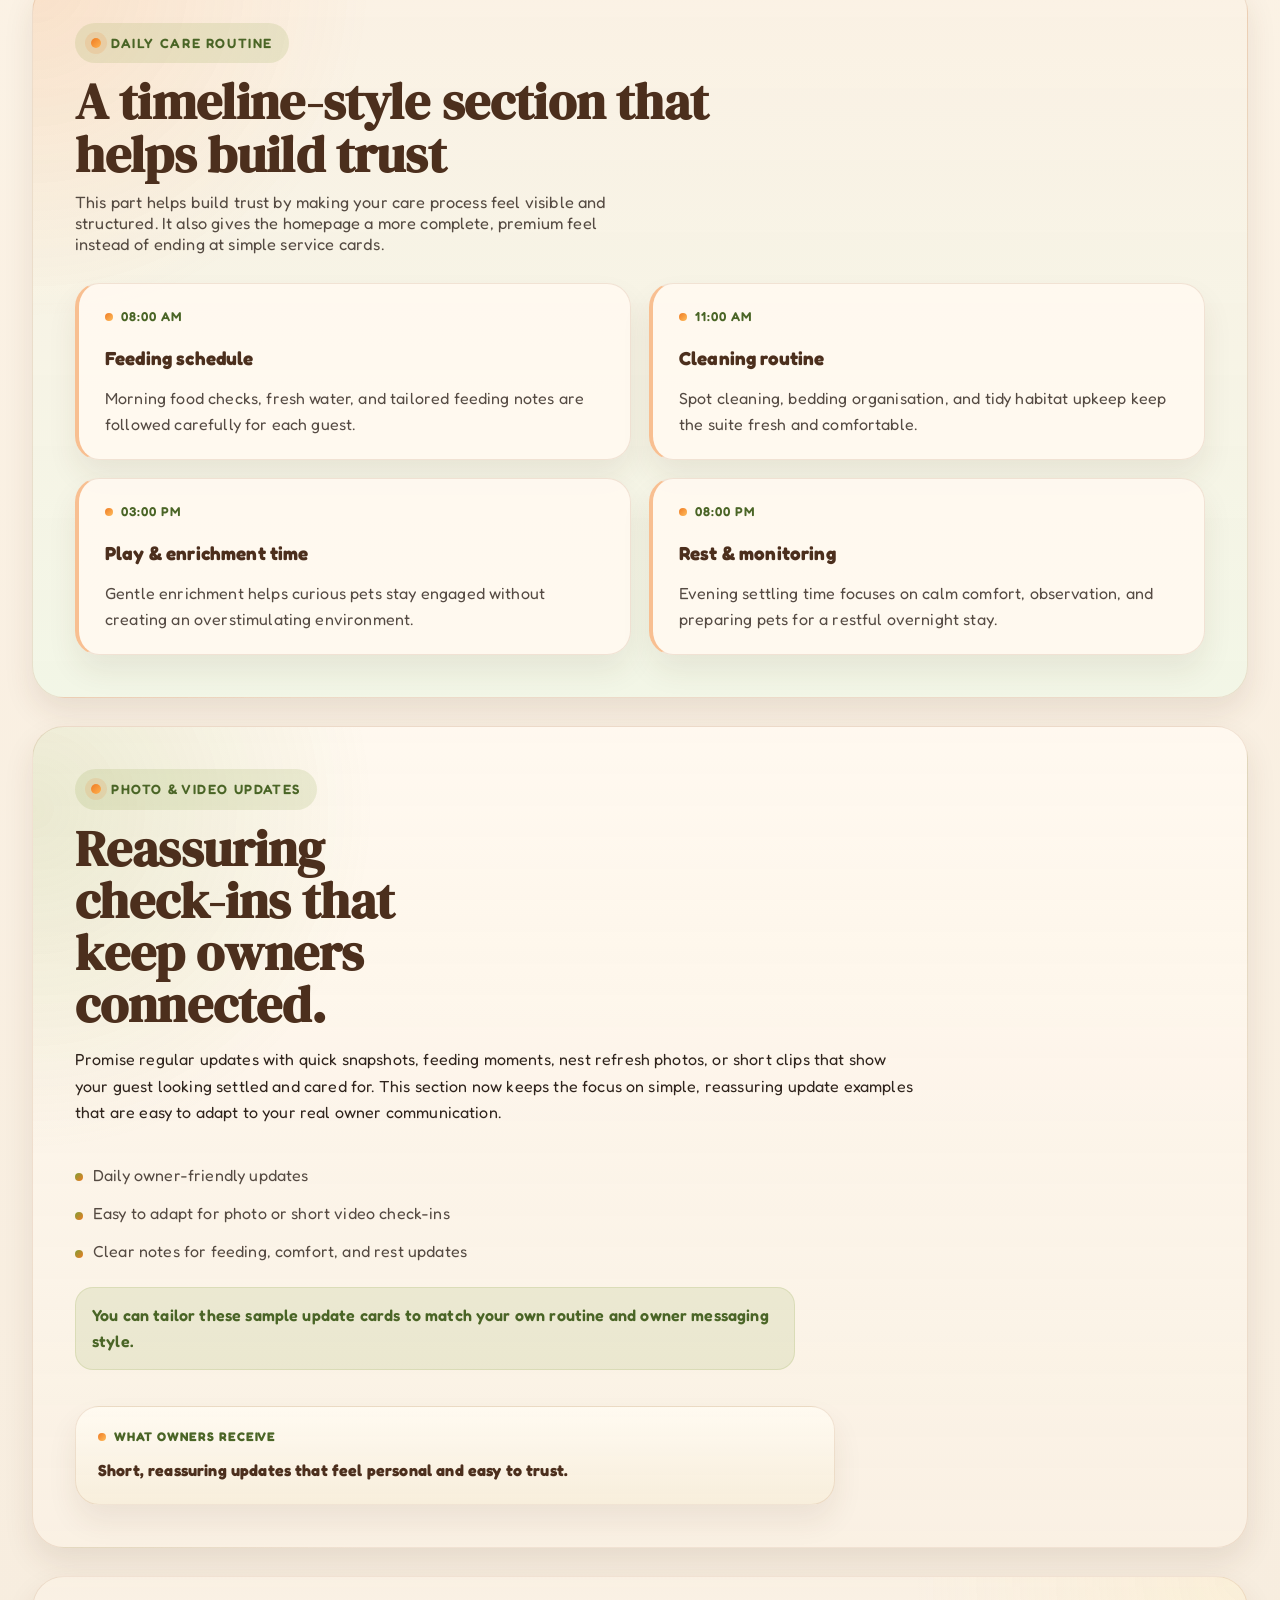
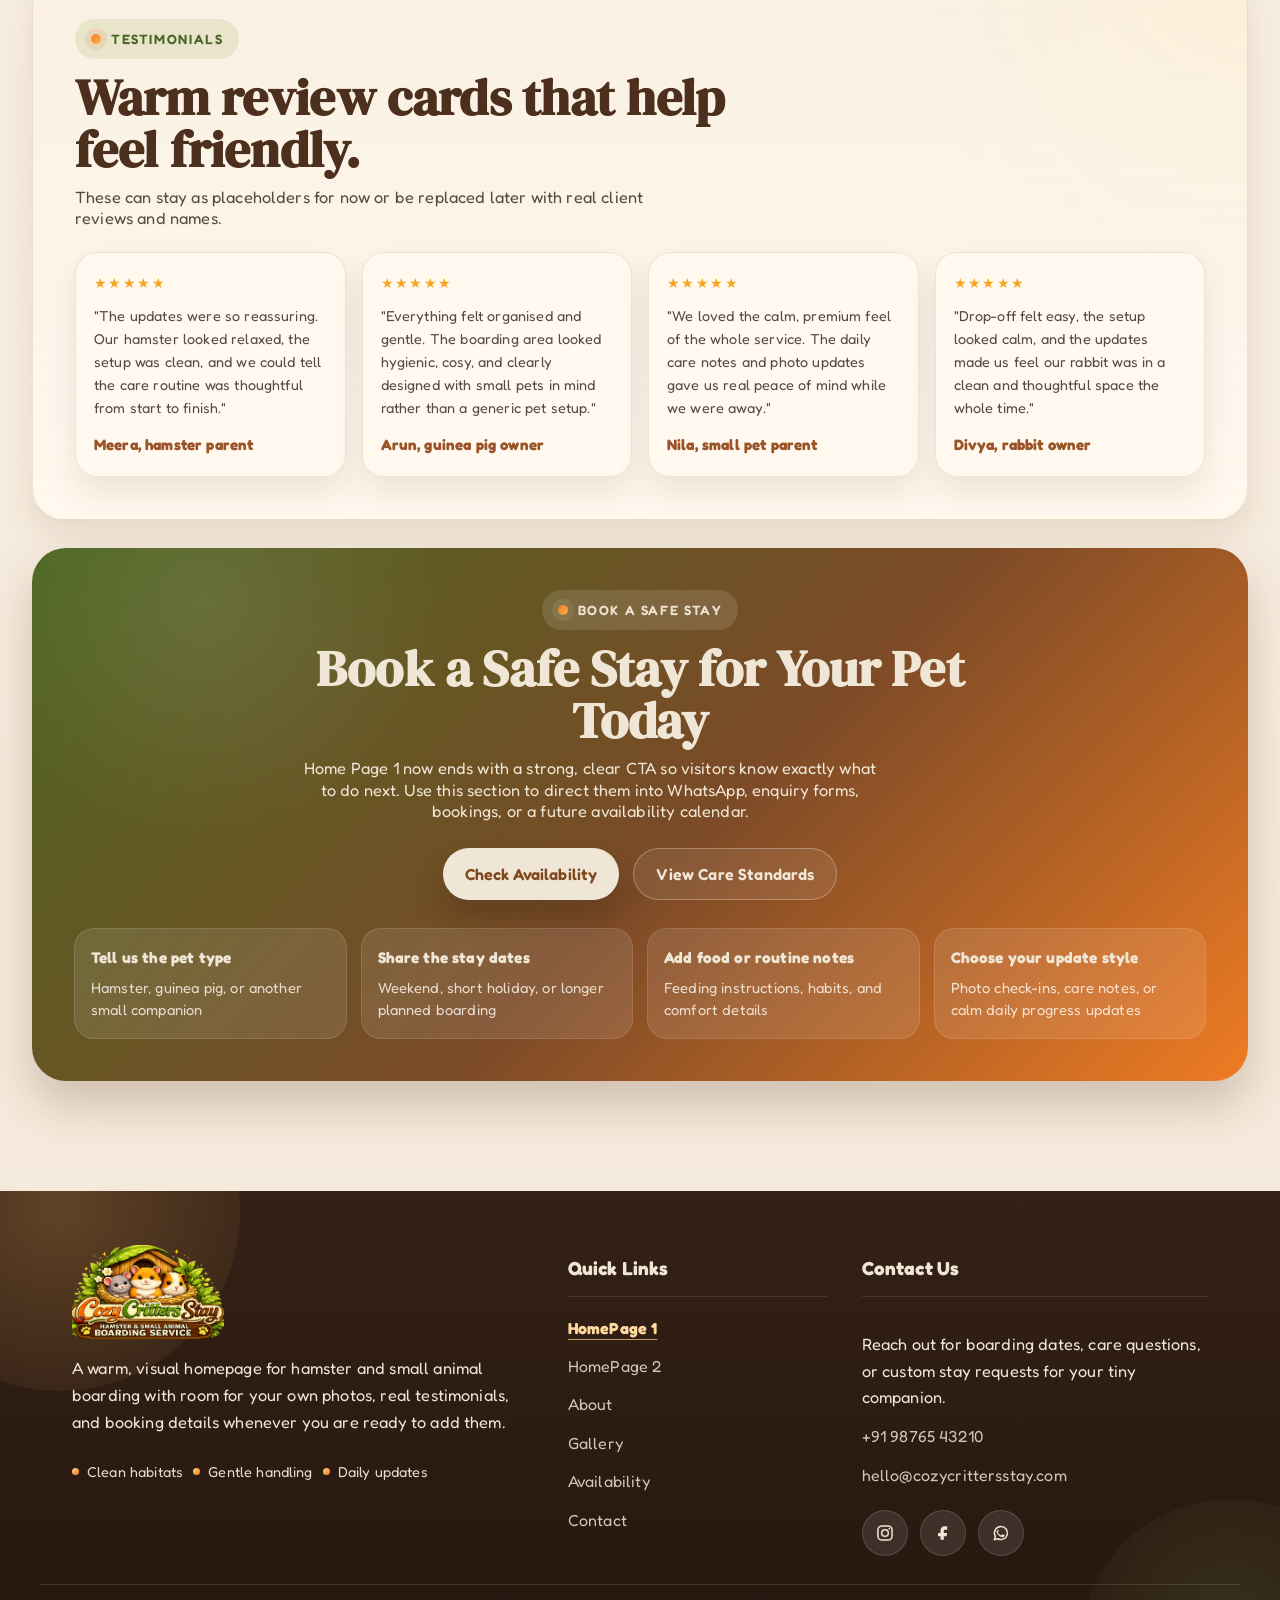
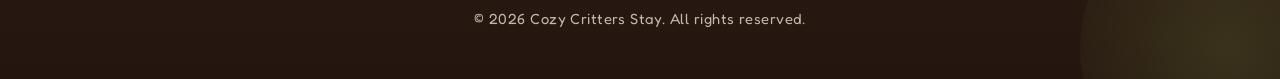
==== commit b365782c: "Add files via upload" ====
--- a/index.html
+++ b/index.html
@@ -15,7 +15,7 @@
     rel="stylesheet"
   >
   <script src="js/mode-bootstrap.js"></script>
-  <link rel="stylesheet" href="css/style.css?v=20260508-nav-state-fix">
+  <link rel="stylesheet" href="css/style.css?v=20260508-rtl-green-lock">
   <link rel="icon" type="image/png" href="image/logo.png">
   <link rel="apple-touch-icon" href="image/logo.png">
 </head>
@@ -537,35 +537,35 @@
       </div>
 
       <div class="testimonial-grid">
-        <article class="testimonial-card" data-reveal="up" style="--reveal-delay: 0s;">
-          <div class="testimonial-stars" aria-label="5 star rating">Ã¢Ëœâ€¦Ã¢Ëœâ€¦Ã¢Ëœâ€¦Ã¢Ëœâ€¦Ã¢Ëœâ€¦</div>
-          <p>
-            Ã¢â‚¬Å“The updates were so reassuring. Our hamster looked relaxed, the setup was clean,
-            and we could tell the care routine was thoughtful from start to finish.Ã¢â‚¬Â
-          </p>
-          <strong>Meera, hamster parent</strong>
-        </article>
-
-        <article class="testimonial-card" data-reveal="up" style="--reveal-delay: 0.08s;">
-          <div class="testimonial-stars" aria-label="5 star rating">Ã¢Ëœâ€¦Ã¢Ëœâ€¦Ã¢Ëœâ€¦Ã¢Ëœâ€¦Ã¢Ëœâ€¦</div>
-          <p>
-            Ã¢â‚¬Å“Everything felt organised and gentle. The boarding area looked hygienic, cosy,
-            and clearly designed with small pets in mind rather than a generic pet setup.Ã¢â‚¬Â
-          </p>
-          <strong>Arun, guinea pig owner</strong>
-        </article>
-
+        <article class="testimonial-card" data-reveal="up" style="--reveal-delay: 0s;">
+          <div class="testimonial-stars" aria-label="5 star rating">&#9733;&#9733;&#9733;&#9733;&#9733;</div>
+          <p>
+            "The updates were so reassuring. Our hamster looked relaxed, the setup was clean,
+            and we could tell the care routine was thoughtful from start to finish."
+          </p>
+          <strong>Meera, hamster parent</strong>
+        </article>
+
+        <article class="testimonial-card" data-reveal="up" style="--reveal-delay: 0.08s;">
+          <div class="testimonial-stars" aria-label="5 star rating">&#9733;&#9733;&#9733;&#9733;&#9733;</div>
+          <p>
+            "Everything felt organised and gentle. The boarding area looked hygienic, cosy,
+            and clearly designed with small pets in mind rather than a generic pet setup."
+          </p>
+          <strong>Arun, guinea pig owner</strong>
+        </article>
+
         <article class="testimonial-card" data-reveal="up" style="--reveal-delay: 0.16s;">
-          <div class="testimonial-stars" aria-label="5 star rating">Ã¢Ëœâ€¦Ã¢Ëœâ€¦Ã¢Ëœâ€¦Ã¢Ëœâ€¦Ã¢Ëœâ€¦</div>
+          <div class="testimonial-stars" aria-label="5 star rating">&#9733;&#9733;&#9733;&#9733;&#9733;</div>
           <p>
-            Ã¢â‚¬Å“We loved the calm, premium feel of the whole service. The daily care notes
-            and photo updates gave us real peace of mind while we were away.Ã¢â‚¬Â
+            "We loved the calm, premium feel of the whole service. The daily care notes
+            and photo updates gave us real peace of mind while we were away."
           </p>
           <strong>Nila, small pet parent</strong>
         </article>
 
         <article class="testimonial-card" data-reveal="up" style="--reveal-delay: 0.24s;">
-          <div class="testimonial-stars" aria-label="5 star rating">*****</div>
+          <div class="testimonial-stars" aria-label="5 star rating">&#9733;&#9733;&#9733;&#9733;&#9733;</div>
           <p>
             "Drop-off felt easy, the setup looked calm, and the updates made us feel our rabbit
             was in a clean and thoughtful space the whole time."
--- a/css/style.css
+++ b/css/style.css
@@ -17030,4 +17030,47 @@
 :root:not([dir="rtl"]) body.daily-care-page .daily-care-page-banner__kicker,
 :root:not([dir="rtl"]) body.daily-care-page .daily-care-page-banner__crumbs {
   justify-content: center !important;
-}
+}
+
+/* ===== NAV BUTTON STATE CLEANUP ===== */
+.nav-main > a:hover,
+.nav-main > a:focus-visible,
+.nav-dropdown:hover > summary,
+.nav-dropdown:focus-within > summary,
+.nav-dropdown[open] > summary {
+  background: rgba(239, 123, 35, 0.12) !important;
+  color: var(--ink) !important;
+  border-color: rgba(239, 123, 35, 0.18) !important;
+  box-shadow: inset 0 0 0 1px rgba(239, 123, 35, 0.16) !important;
+  transform: translateY(-2px);
+}
+
+.nav-main > a.active,
+.nav-main > a[aria-current="page"],
+.nav-dropdown--active > summary,
+.nav-pill.is-current {
+  color: var(--white) !important;
+  background: linear-gradient(135deg, var(--apricot), #ff9b34) !important;
+  border-color: transparent !important;
+  box-shadow: 0 14px 26px rgba(239, 123, 35, 0.24) !important;
+}
+
+.nav-mode-button.is-active {
+  color: var(--apricot) !important;
+  background: var(--toggle-bg) !important;
+  border-color: rgba(239, 123, 35, 0.34) !important;
+  box-shadow: 0 0 0 4px rgba(239, 123, 35, 0.08) !important;
+}
+
+.nav-mode-button[data-mode-toggle="theme"].is-active .nav-mode-icon--active svg,
+.nav-mode-button[data-mode-toggle="theme"].is-active .nav-mode-icon--active svg path {
+  color: currentColor !important;
+  fill: currentColor !important;
+  stroke: none !important;
+}
+
+:root[data-theme="dark"] .nav-mode-button.is-active {
+  color: #ffb56c !important;
+  border-color: rgba(255, 157, 63, 0.42) !important;
+  box-shadow: 0 0 0 4px rgba(255, 157, 63, 0.12) !important;
+}
